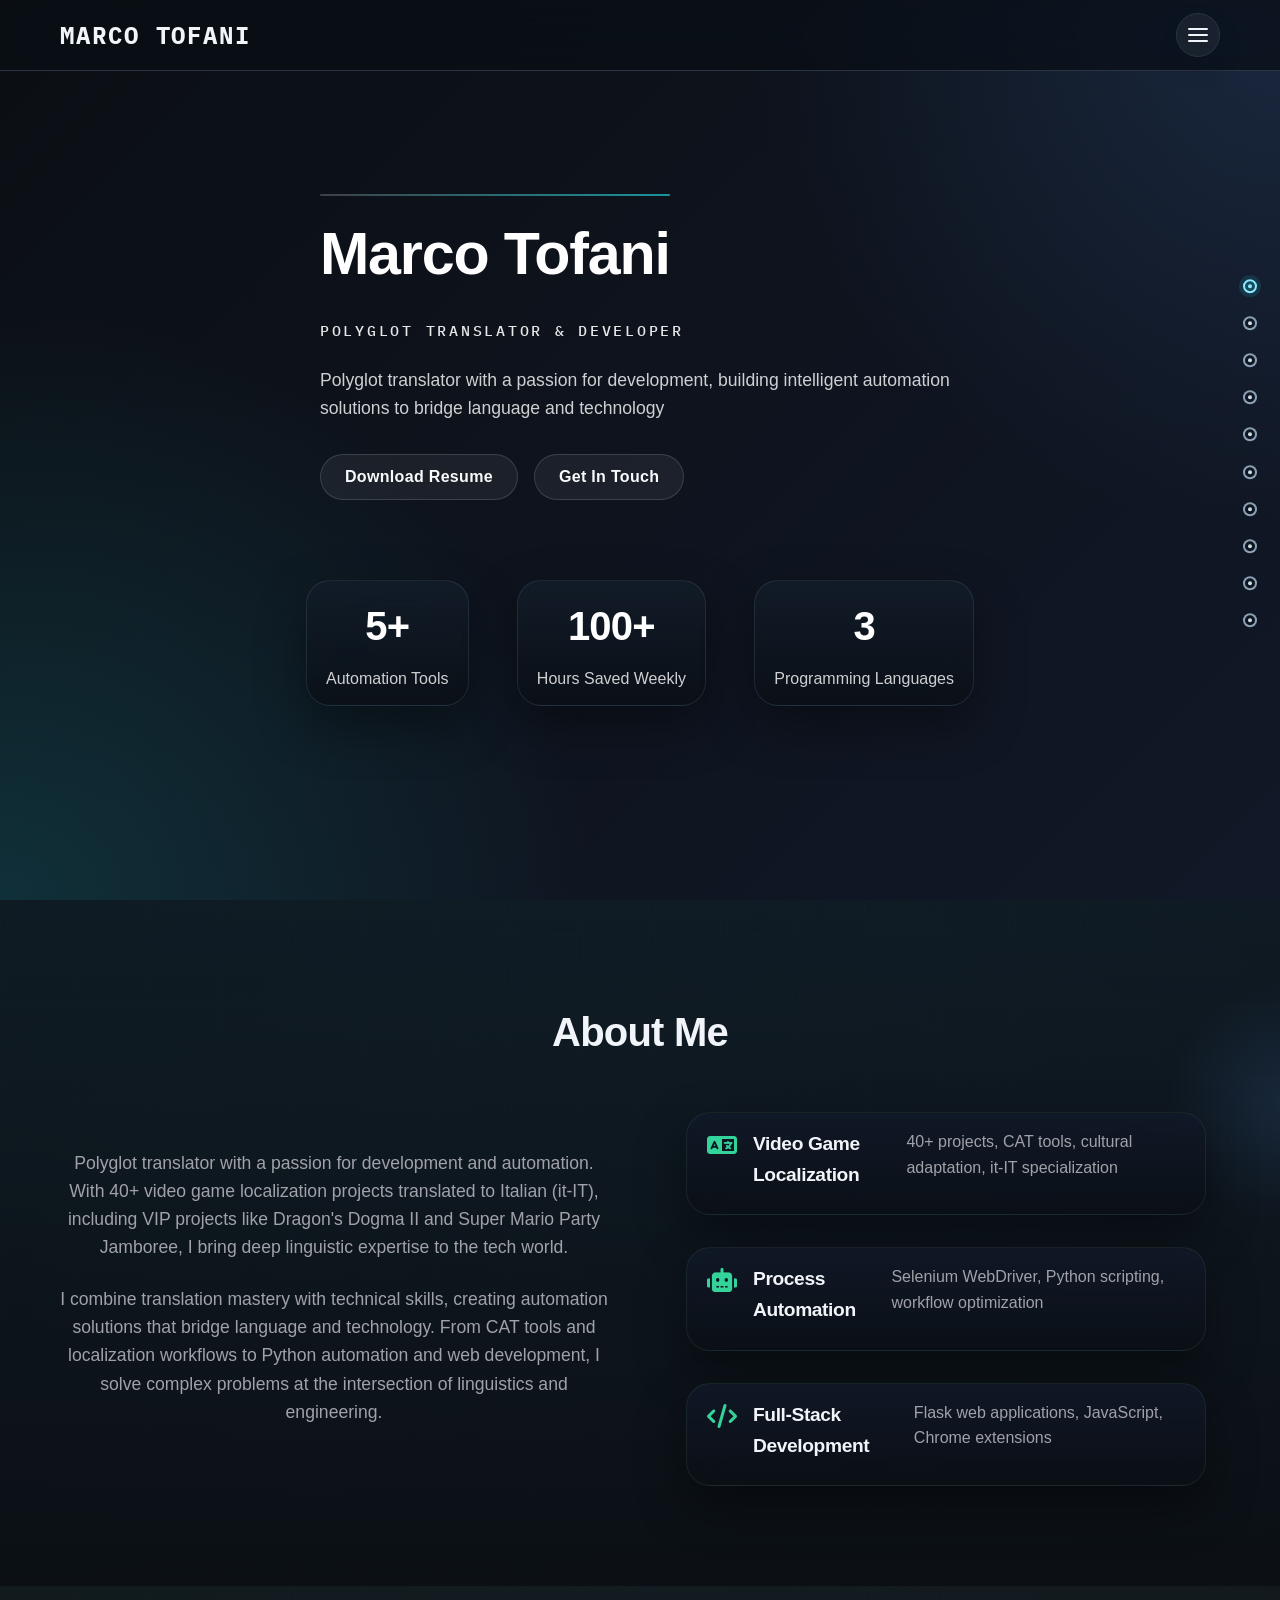
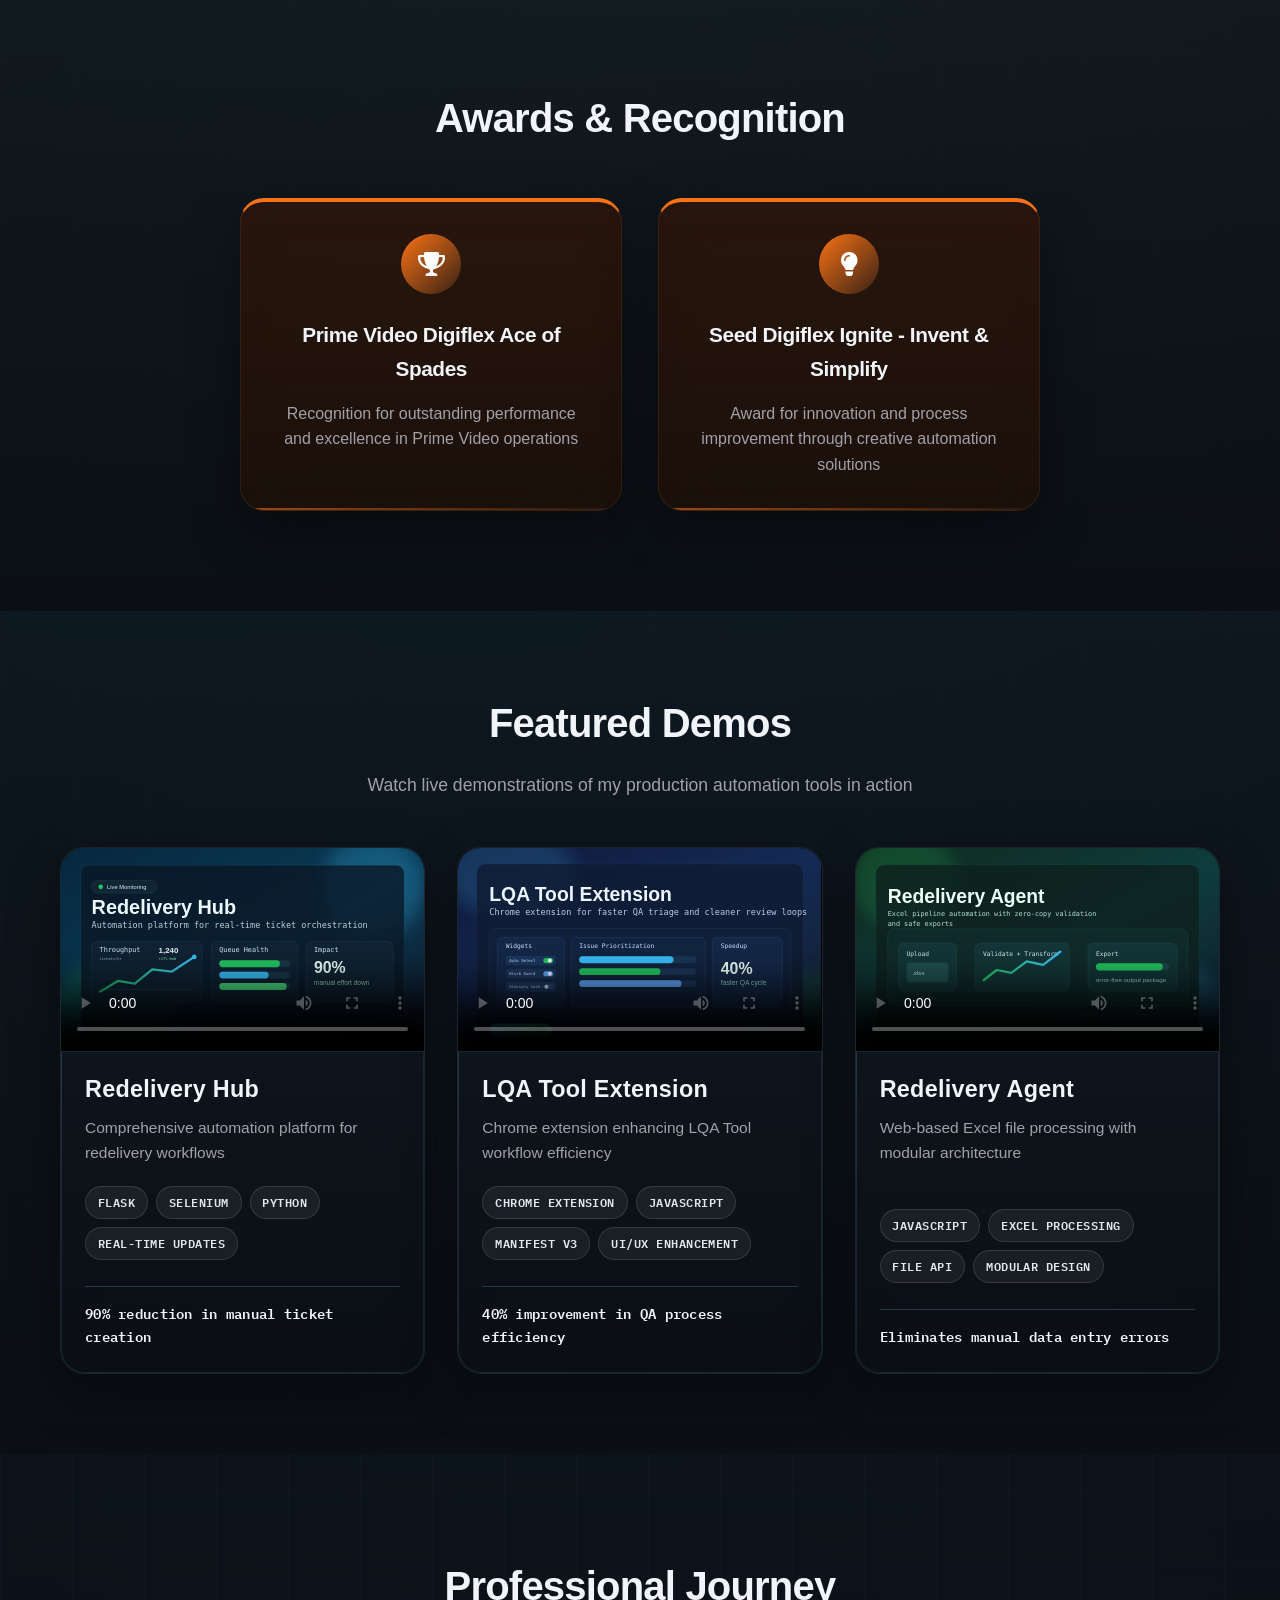
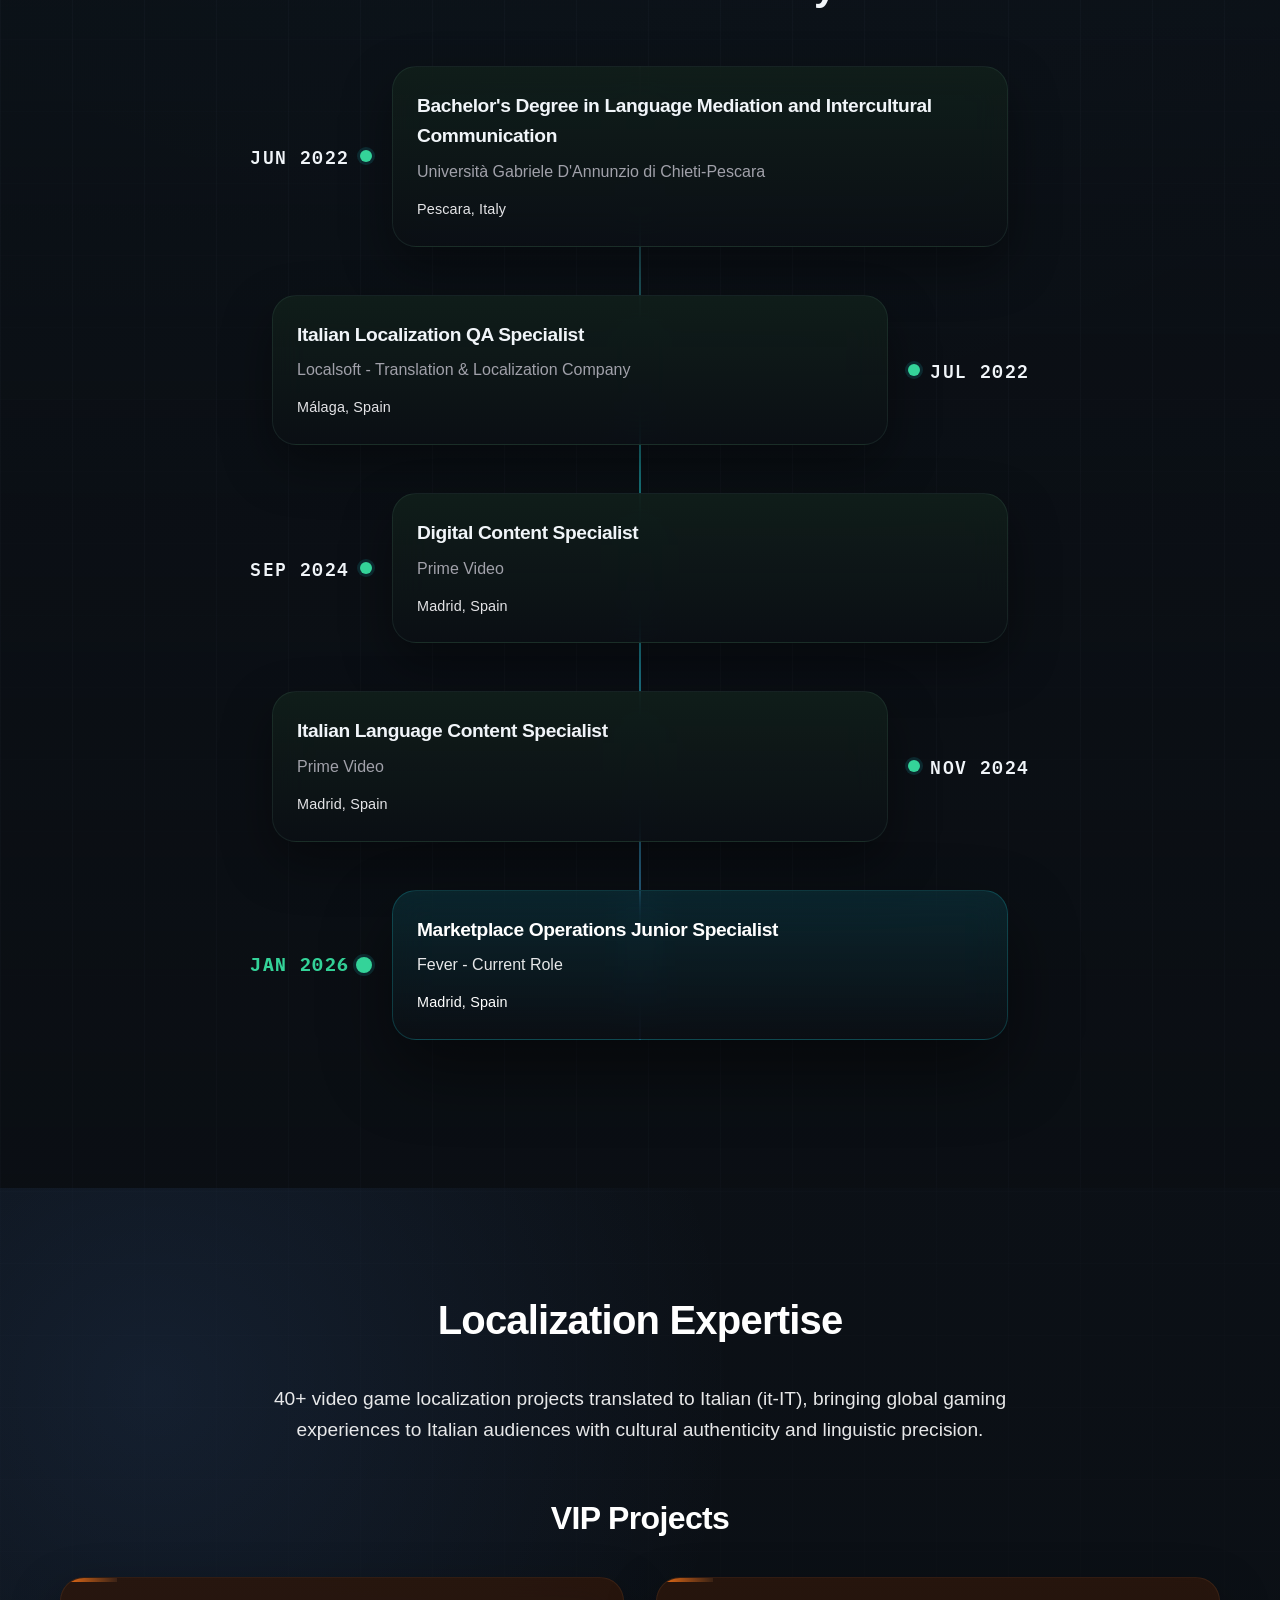
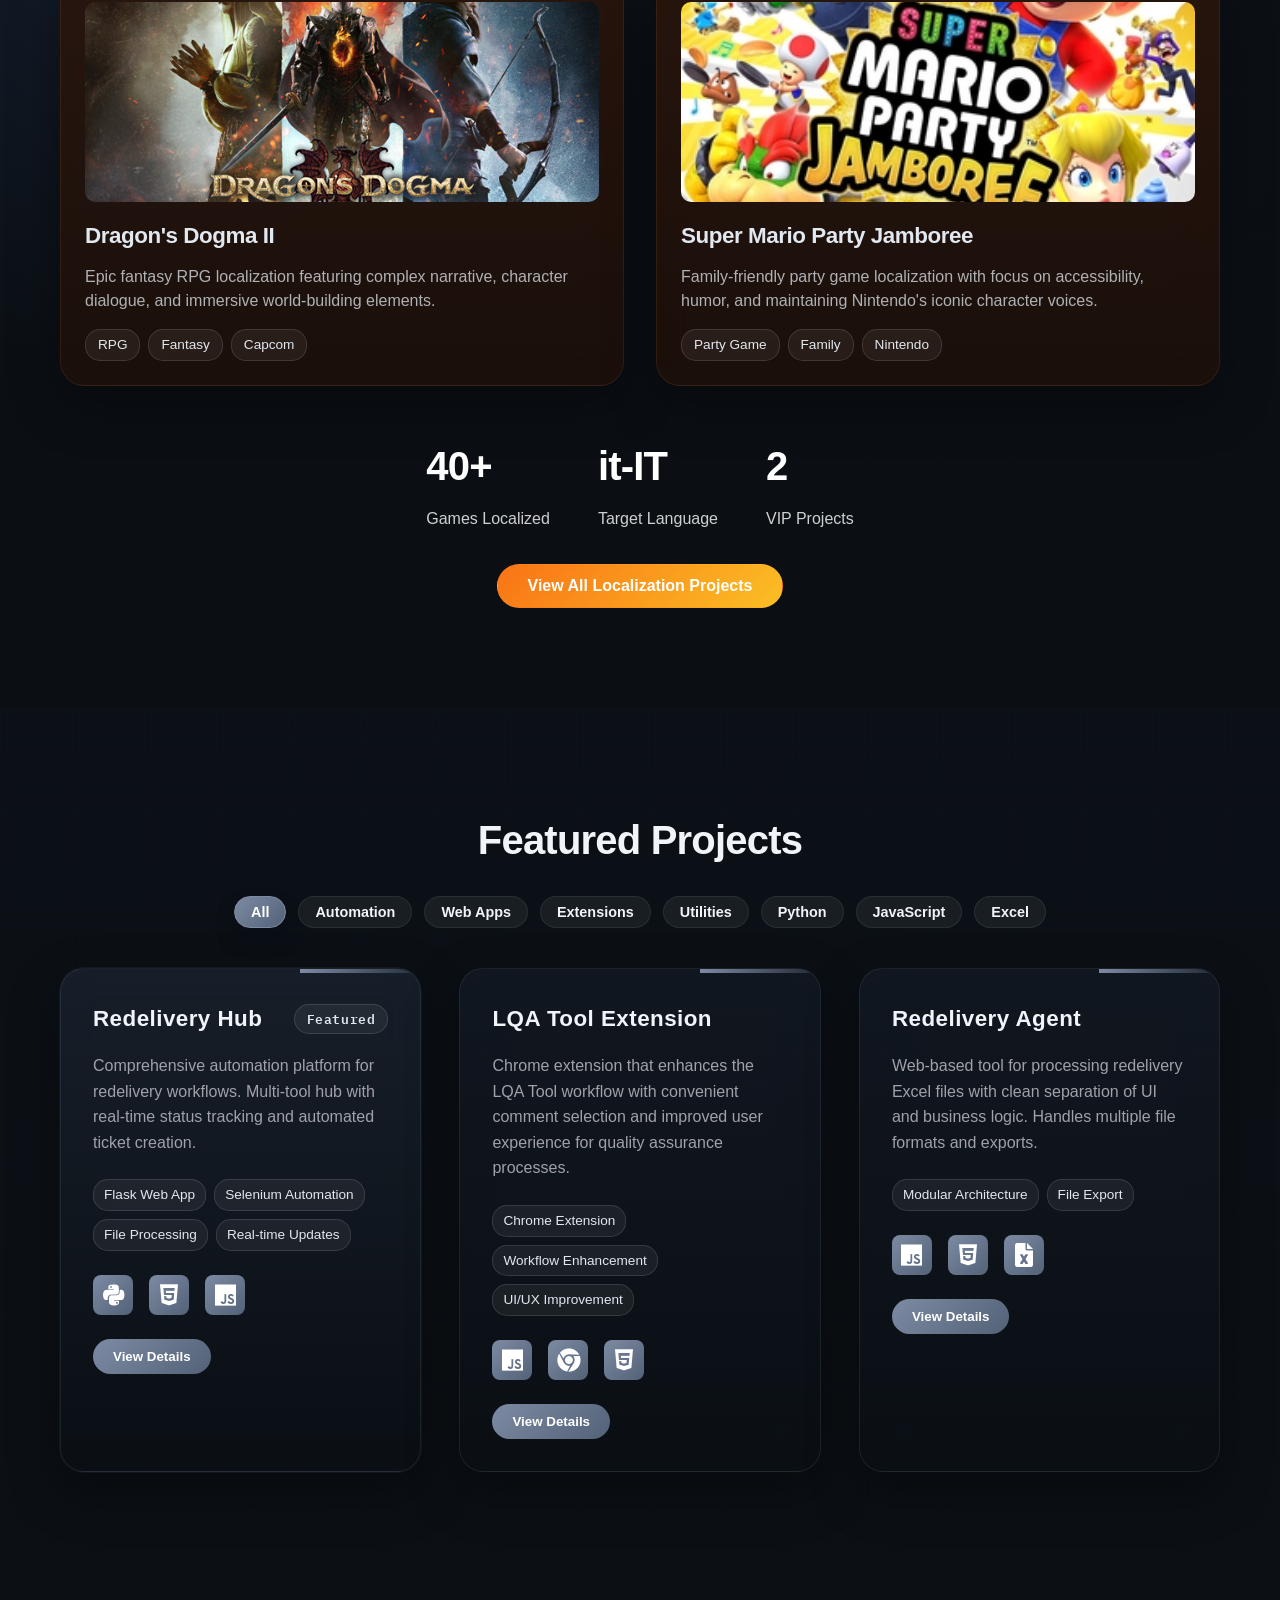
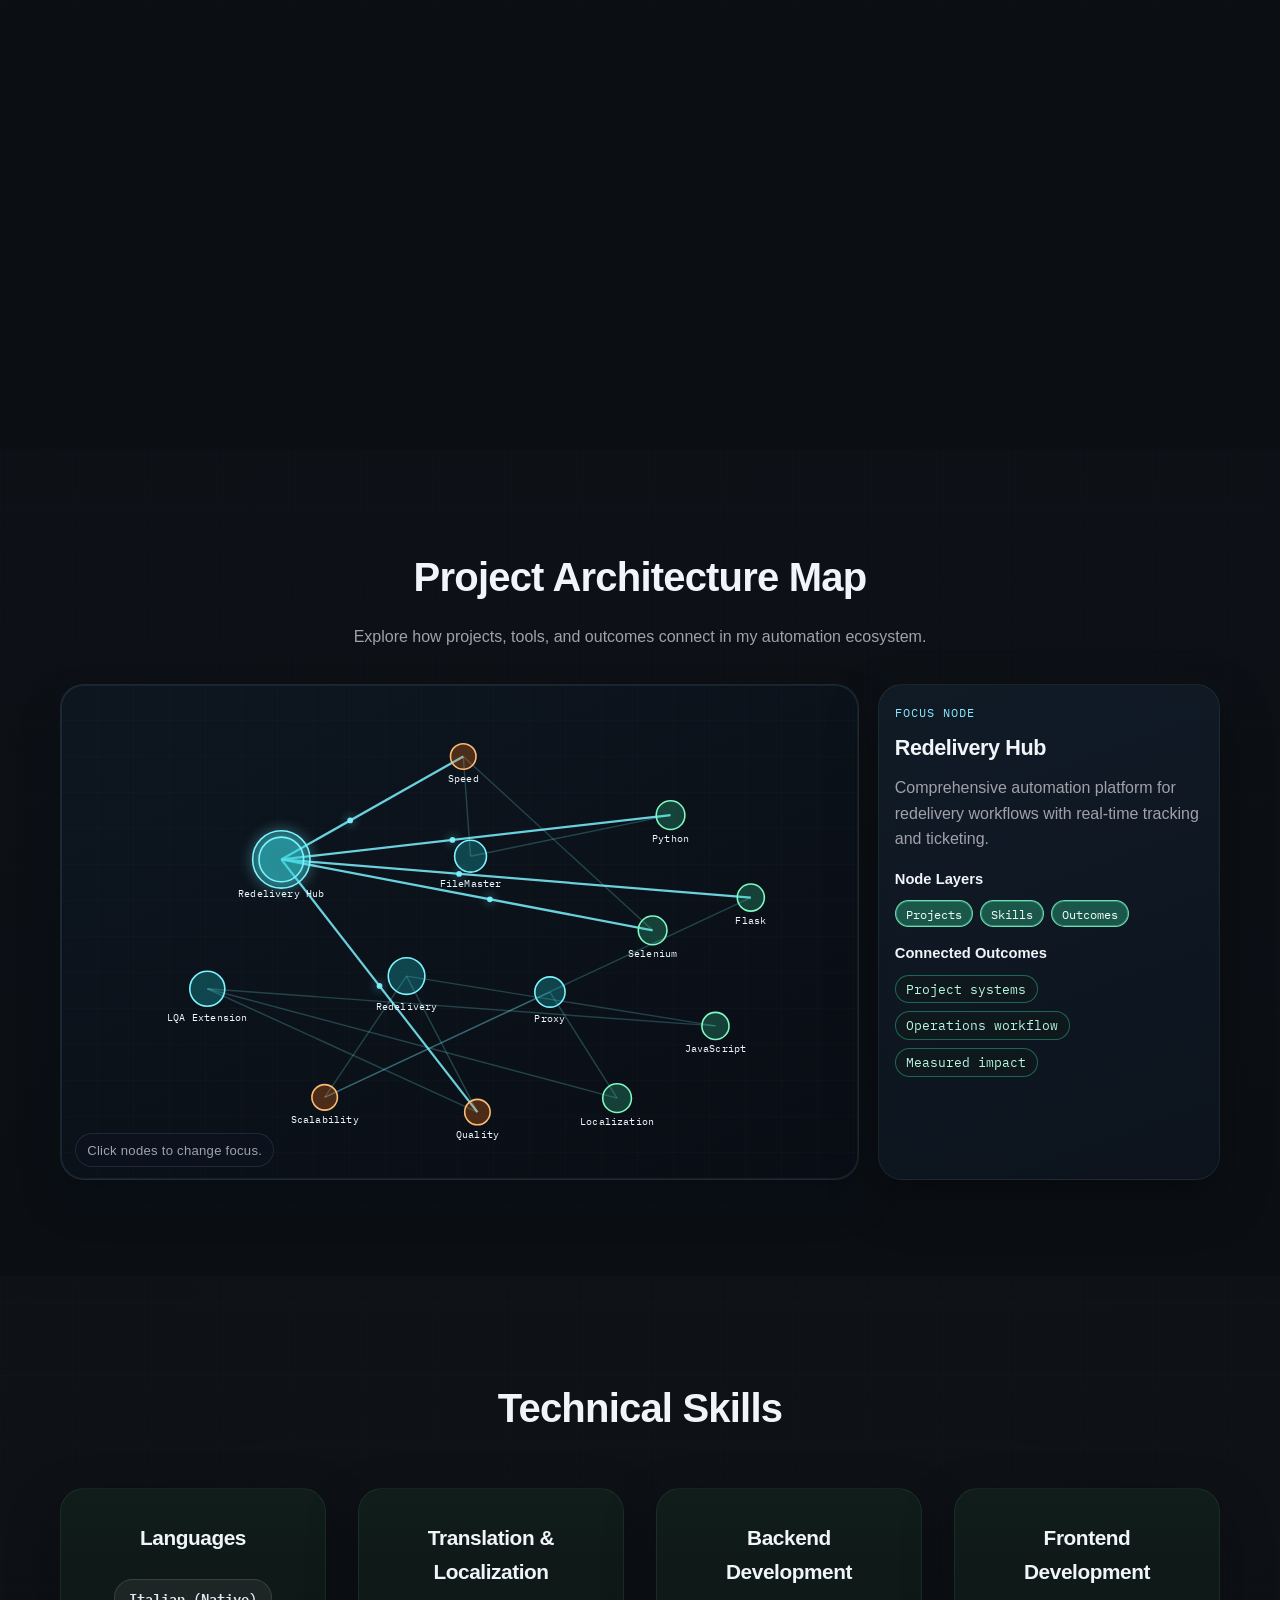
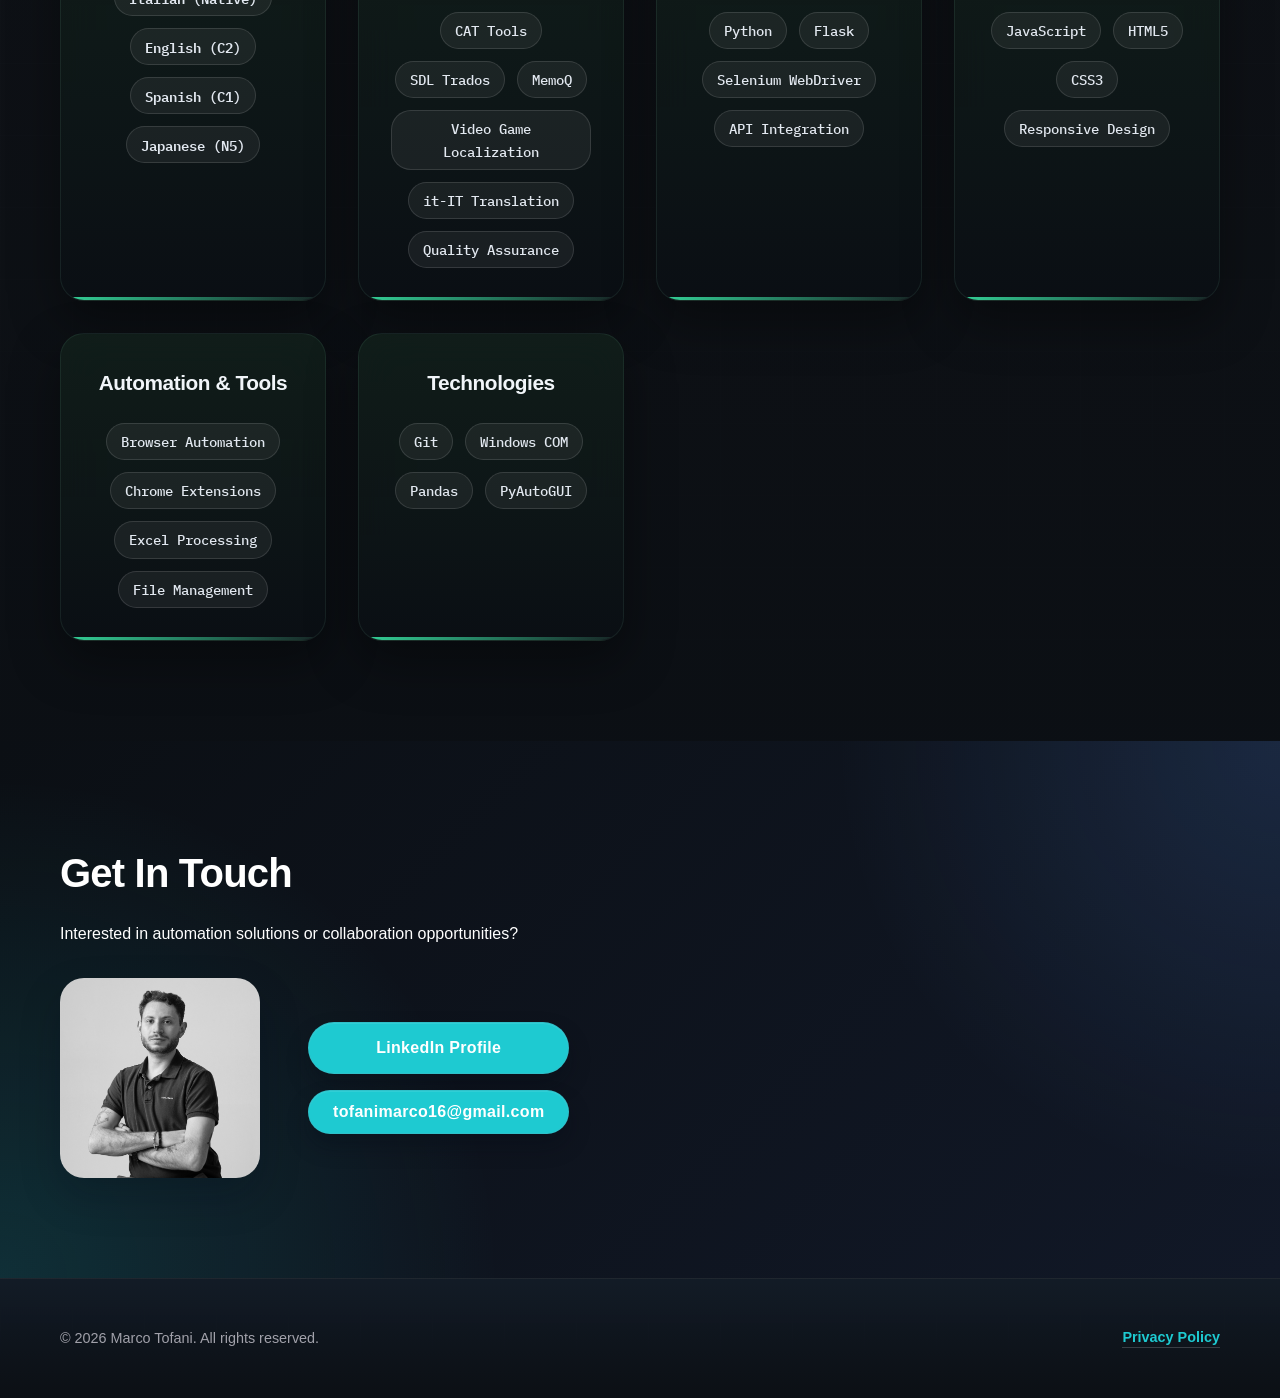
==== index.html @ 852f1462 "Add files via upload" ====
<!DOCTYPE html>
<html lang="en">

<head>
    <meta charset="UTF-8">
    <meta name="viewport" content="width=device-width, initial-scale=1.0">
    <meta name="description"
        content="Marco Tofani - Polyglot translator with 40+ video game localizations and automation expertise. Building intelligent automation solutions that bridge language and technology.">
    <meta name="keywords"
        content="translator, localization, automation, developer, python, flask, game localization, italian, localization workflows">
    <meta name="author" content="Marco Tofani">
    <meta name="robots" content="index, follow, max-image-preview:large, max-snippet:-1, max-video-preview:-1">
    <title>Marco Tofani - Portfolio | Polyglot Translator & Developer</title>
    <link rel="canonical" href="https://marcotof.github.io/">
    <link rel="alternate" hreflang="en" href="https://marcotof.github.io/">
    <link rel="alternate" hreflang="it" href="https://marcotof.github.io/it/">
    <link rel="alternate" hreflang="es" href="https://marcotof.github.io/es/">
    <link rel="alternate" hreflang="x-default" href="https://marcotof.github.io/">
    <link rel="icon" href="/favicon.ico?v=20260311" sizes="any">
    <link rel="shortcut icon" href="/favicon.ico?v=20260311">
    <link rel="icon" type="image/svg+xml" href="/favicon/favicon.svg?v=20260311">
    <link rel="icon" type="image/png" sizes="96x96" href="/favicon/favicon-96x96.png?v=20260311">
    <link rel="preconnect" href="https://fonts.googleapis.com" crossorigin>
    <link rel="preconnect" href="https://fonts.gstatic.com" crossorigin>

    <!-- Open Graph Meta Tags for Social Media -->
    <meta property="og:title" content="Marco Tofani - Polyglot Translator & Developer">
    <meta property="og:description"
        content="Polyglot translator with 40+ game localizations and automation solutions. Specialized in process automation, localization workflows, and full-stack development.">
    <meta property="og:image" content="https://marcotof.github.io/favicon/og-image.png">
    <meta property="og:url" content="https://marcotof.github.io/">
    <meta property="og:type" content="profile">
    <meta property="og:site_name" content="Marco Tofani Portfolio">
    <meta property="og:locale" content="en_US">
    <meta property="og:locale:alternate" content="it_IT">
    <meta property="og:locale:alternate" content="es_ES">

    <!-- Twitter Card Meta Tags -->
    <meta name="twitter:card" content="summary_large_image">
    <meta name="twitter:title" content="Marco Tofani - Polyglot Translator & Developer">
    <meta name="twitter:description"
        content="Polyglot translator with 40+ game localizations and automation solutions.">
    <meta name="twitter:image" content="https://marcotof.github.io/favicon/og-image.png">

    <!-- Structured Data (Schema.org JSON-LD) -->
    <script type="application/ld+json">
    {
      "@context": "https://schema.org",
      "@type": "Person",
      "name": "Marco Tofani",
      "url": "https://marcotof.github.io",
    "image": "https://marcotof.github.io/profile-picture.jpg",
      "description": "Polyglot Translator & Developer specializing in automation and game localization",
      "email": "tofanimarco16@gmail.com",
      "jobTitle": "Italian Language Content Specialist",
      "workLocation": {
        "@type": "Place",
        "name": "Madrid, Spain"
      },
      "knowsLanguage": [
        {
          "@type": "Language",
          "name": "Italian",
          "alternateName": "it-IT"
        },
        {
          "@type": "Language",
          "name": "English",
          "alternateName": "en-US"
        },
        {
          "@type": "Language",
          "name": "Spanish",
          "alternateName": "es-ES"
        }
      ],
      "sameAs": [
        "https://www.linkedin.com/in/marco-tofani/",
        "https://github.com/marcotof"
      ],
      "knowsAbout": [
        "Game Localization",
        "Translation",
        "Python Automation",
        "Web Development",
        "Selenium",
        "Flask",
        "JavaScript",
        "Process Automation"
      ]
    }
    </script>
    <script type="application/ld+json">
        {
            "@context": "https://schema.org",
            "@type": "WebSite",
            "url": "https://marcotof.github.io/",
            "name": "Marco Tofani Portfolio",
            "potentialAction": {
                "@type": "SearchAction",
                "target": "https://marcotof.github.io/?q={search_term_string}",
                "query-input": "required name=search_term_string"
            }
        }
        </script>

    <link rel="stylesheet" href="styles.css">
    <link rel="sitemap" type="application/xml" href="/sitemap.xml">
    <link
        href="https://fonts.googleapis.com/css2?family=IBM+Plex+Mono:wght@400;500;600&family=Space+Grotesk:wght@400;500;600;700&display=swap"
        rel="stylesheet">
    <link rel="stylesheet" href="https://cdnjs.cloudflare.com/ajax/libs/font-awesome/6.0.0/css/all.min.css">
    <script src="locales.js"></script>
</head>

<body class="dark-mode">
    <nav class="navbar">
        <div class="nav-container">
            <div class="nav-logo" data-i18n="nav.logo">Marco Tofani</div>
            <ul class="nav-menu">
                <li><a href="#home" data-i18n="nav.home">Home</a></li>
                <li><a href="#about" data-i18n="nav.about">About</a></li>
                <li><a href="#awards" data-i18n="nav.awards">Awards</a></li>
                <li><a href="#demos" data-i18n="nav.demos">Demos</a></li>
                <li><a href="#timeline" data-i18n="nav.timeline">Timeline</a></li>
                <li><a href="#localization" data-i18n="nav.localization">Localization</a></li>
                <li><a href="#projects" data-i18n="nav.projects">Projects</a></li>
                <li><a href="#architecture" data-i18n="nav.architecture">Architecture</a></li>
                <li><a href="#skills" data-i18n="nav.skills">Skills</a></li>
                <li><a href="#contact" data-i18n="nav.contact">Contact</a></li>
                <li class="nav-language">
                    <div class="language-selector">
                        <label for="lang-select" class="sr-only" data-i18n="contact.selectLanguage">Select
                            Language:</label>
                        <span class="language-title" data-i18n="contact.selectLanguage">Select Language:</span>
                        <div class="lang-pills" role="group" aria-label="Language">
                            <button type="button" class="lang-pill" data-lang="en" aria-label="English">English</button>
                            <button type="button" class="lang-pill" data-lang="it"
                                aria-label="Italiano">Italiano</button>
                            <button type="button" class="lang-pill" data-lang="es" aria-label="Español">Español</button>
                        </div>
                    </div>
                </li>
            </ul>
            <div class="nav-actions">
                <button class="hamburger" aria-label="Menu">
                    <span></span>
                    <span></span>
                    <span></span>
                </button>
            </div>
        </div>
    </nav>

    <section id="home" class="hero">
        <div class="hero-content">
            <h1>Marco Tofani</h1>
            <h2 data-i18n="hero.subtitle">Polyglot Translator & Developer</h2>
            <p data-i18n="hero.lead">Polyglot translator with a passion for development, building intelligent automation
                solutions to bridge language and technology</p>
            <div class="hero-buttons">
                <a href="Marco Tofani_Resume.pdf" class="btn-secondary" download data-i18n="btn.downloadResume">Download
                    Resume</a>
                <a href="#contact" class="btn-secondary" data-i18n="btn.getInTouch">Get In Touch</a>
            </div>
        </div>
        <div class="hero-stats">
            <div class="stat">
                <h3>5+</h3>
                <p data-i18n="stats.tools">Automation Tools</p>
            </div>
            <div class="stat">
                <h3>100+</h3>
                <p data-i18n="stats.hours">Hours Saved Weekly</p>
            </div>
            <div class="stat">
                <h3>3</h3>
                <p data-i18n="stats.languages">Programming Languages</p>
            </div>
        </div>
    </section>

    <section id="about" class="about">
        <div class="container">
            <h2 data-i18n="about.title">About Me</h2>
            <div class="about-content">
                <div class="about-text">
                    <p data-i18n="about.paragraph1">Polyglot translator with a passion for development and automation.
                        With 40+ video game localization projects translated to Italian (it-IT), including VIP projects
                        like Dragon's Dogma II and Super Mario Party Jamboree, I bring deep linguistic expertise to the
                        tech world.</p>
                    <p data-i18n="about.paragraph2">I combine translation mastery with technical skills, creating
                        automation solutions that bridge language and technology. From CAT tools and localization
                        workflows to Python automation and web development, I solve complex problems at the intersection
                        of linguistics and engineering.</p>
                </div>
                <div class="about-highlights">
                    <div class="highlight">
                        <i class="fas fa-language"></i>
                        <h4 data-i18n="about.highlight1Title">Video Game Localization</h4>
                        <p data-i18n="about.highlight1">40+ projects, CAT tools, cultural adaptation, it-IT
                            specialization</p>
                    </div>
                    <div class="highlight">
                        <i class="fas fa-robot"></i>
                        <h4 data-i18n="about.highlight2Title">Process Automation</h4>
                        <p data-i18n="about.highlight2">Selenium WebDriver, Python scripting, workflow optimization</p>
                    </div>
                    <div class="highlight">
                        <i class="fas fa-code"></i>
                        <h4 data-i18n="about.highlight3Title">Full-Stack Development</h4>
                        <p data-i18n="about.highlight3">Flask web applications, JavaScript, Chrome extensions</p>
                    </div>
                </div>
            </div>
        </div>
    </section>

    <section id="awards" class="awards">
        <div class="container">
            <h2 data-i18n="awards.title">Awards & Recognition</h2>
            <div class="awards-grid">
                <div class="award-card">
                    <div class="award-icon">
                        <i class="fas fa-trophy"></i>
                    </div>
                    <h3 data-i18n="awards.award1Title">Prime Video Digiflex Ace of Spades</h3>
                    <p data-i18n="awards.award1Desc">Recognition for outstanding performance and excellence in Prime
                        Video operations</p>
                </div>
                <div class="award-card">
                    <div class="award-icon">
                        <i class="fas fa-lightbulb"></i>
                    </div>
                    <h3 data-i18n="awards.award2Title">Seed Digiflex Ignite - Invent & Simplify</h3>
                    <p data-i18n="awards.award2Desc">Award for innovation and process improvement through creative
                        automation solutions</p>
                </div>
            </div>
        </div>
    </section>

    <section id="demos" class="demos">
        <div class="container">
            <h2 data-i18n="demos.title">Featured Demos</h2>
            <p class="demos-intro" data-i18n="demos.intro">Watch live demonstrations of my production automation tools
                in action</p>
            <div class="demos-grid">
                <div class="demo-card">
                    <div class="demo-video">
                        <video controls playsinline preload="metadata" poster="./poster-redelivery-hub.svg"
                            data-poster-svg="./poster-redelivery-hub.svg" data-poster-title="Redelivery Hub"
                            data-poster-subtitle="Automation platform · Flask · Selenium"
                            data-poster-impact="Real-time monitoring & ticketing" data-poster-accent1="#22c55e"
                            data-poster-accent2="#38bdf8" data-poster-btn1="Demo Preview" data-poster-btn2="Track"
                            data-poster-left="Status Tracker">
                            <source src="demo-redelivery-hub.mp4" type="video/mp4">
                            Your browser does not support the video tag.
                        </video>
                    </div>
                    <div class="demo-info">
                        <h3 data-i18n="demos.redelivery-hub.title">Redelivery Hub</h3>
                        <p data-i18n="demos.redelivery-hub.desc">Comprehensive automation platform for redelivery
                            workflows</p>
                        <div class="demo-tech">
                            <span>Flask</span>
                            <span>Selenium</span>
                            <span>Python</span>
                            <span>Real-time Updates</span>
                        </div>
                        <div class="demo-impact">
                            <p data-i18n="demos.redelivery-hub.impact">90% reduction in manual ticket creation</p>
                        </div>
                    </div>
                </div>

                <div class="demo-card">
                    <div class="demo-video">
                        <video controls playsinline preload="metadata" poster="./poster-lqa-extension.svg"
                            data-poster-svg="./poster-lqa-extension.svg" data-poster-title="LQA Tool Extension"
                            data-poster-subtitle="Chrome Extension · Workflow enhancements · Manifest V3"
                            data-poster-impact="UI enhancements & QA speedup" data-poster-accent1="#38bdf8"
                            data-poster-accent2="#22c55e" data-poster-btn1="Select" data-poster-btn2="Blurb"
                            data-poster-left="QA Speedup">
                            <source src="demo-lqa-extension.mp4" type="video/mp4">
                            Your browser does not support the video tag.
                        </video>
                    </div>
                    <div class="demo-info">
                        <h3 data-i18n="demos.lqa-extension.title">LQA Tool Extension</h3>
                        <p data-i18n="demos.lqa-extension.desc">Chrome extension enhancing LQA Tool workflow efficiency
                        </p>
                        <div class="demo-tech">
                            <span>Chrome Extension</span>
                            <span>JavaScript</span>
                            <span>Manifest V3</span>
                            <span>UI/UX Enhancement</span>
                        </div>
                        <div class="demo-impact">
                            <p data-i18n="demos.lqa-extension.impact">40% improvement in QA process efficiency</p>
                        </div>
                    </div>
                </div>

                <div class="demo-card">
                    <div class="demo-video">
                        <video controls playsinline preload="metadata" poster="./poster-redelivery-agent.svg"
                            data-poster-svg="./poster-redelivery-agent.svg" data-poster-title="Redelivery Agent"
                            data-poster-subtitle="Web-based Excel processing · Modular JS · File API"
                            data-poster-impact="Data validation & error-free exports" data-poster-accent1="#22c55e"
                            data-poster-accent2="#38bdf8" data-poster-btn1="Upload" data-poster-btn2="Export"
                            data-poster-left="Data Validation">
                            <source src="demo-redelivery-agent.mp4" type="video/mp4">
                            Your browser does not support the video tag.
                        </video>
                    </div>
                    <div class="demo-info">
                        <h3 data-i18n="demos.redelivery-agent.title">Redelivery Agent</h3>
                        <p data-i18n="demos.redelivery-agent.desc">Web-based Excel file processing with modular
                            architecture</p>
                        <div class="demo-tech">
                            <span>JavaScript</span>
                            <span>Excel Processing</span>
                            <span>File API</span>
                            <span>Modular Design</span>
                        </div>
                        <div class="demo-impact">
                            <p data-i18n="demos.redelivery-agent.impact">Eliminates manual data entry errors</p>
                        </div>
                    </div>
                </div>
            </div>
        </div>
    </section>

    <section id="timeline" class="timeline">
        <div class="container">
            <h2 data-i18n="timeline.title">Professional Journey</h2>
            <div class="timeline-container">
                <div class="timeline-item">
                    <div class="timeline-date" data-i18n="timeline.date1">Jun 2022</div>
                    <div class="timeline-content">
                        <h3 data-i18n="timeline.degree">Bachelor's Degree in Language Mediation and Intercultural
                            Communication</h3>
                        <p data-i18n="timeline.degreeSchool">Università Gabriele D'Annunzio di Chieti-Pescara</p>
                        <span class="timeline-location" data-i18n="timeline.location.pescara">Pescara, Italy</span>
                    </div>
                </div>
                <div class="timeline-item">
                    <div class="timeline-date" data-i18n="timeline.date2">Jul 2022</div>
                    <div class="timeline-content">
                        <h3 data-i18n="timeline.qa">Italian Localization QA Specialist</h3>
                        <p data-i18n="timeline.qaCompany">Localsoft - Translation & Localization Company</p>
                        <span class="timeline-location" data-i18n="timeline.location.malaga">Málaga, Spain</span>
                    </div>
                </div>
                <div class="timeline-item">
                    <div class="timeline-date" data-i18n="timeline.date3">Sep 2024</div>
                    <div class="timeline-content">
                        <h3 data-i18n="timeline.specialist">Digital Content Specialist</h3>
                        <p data-i18n="timeline.specialistCompany">Prime Video</p>
                        <span class="timeline-location" data-i18n="timeline.location.madrid">Madrid, Spain</span>
                    </div>
                </div>
                <div class="timeline-item">
                    <div class="timeline-date" data-i18n="timeline.date4">Nov 2024</div>
                    <div class="timeline-content">
                        <h3 data-i18n="timeline.specialistRole">Italian Language Content Specialist</h3>
                        <p data-i18n="timeline.specialistCompany">Prime Video</p>
                        <span class="timeline-location" data-i18n="timeline.location.madrid">Madrid, Spain</span>
                    </div>
                </div>
                <div class="timeline-item current">
                    <div class="timeline-date" data-i18n="timeline.date5">Jan 2026</div>
                    <div class="timeline-content">
                        <h3 data-i18n="timeline.feverup">Marketplace Operations Junior Specialist</h3>
                        <p data-i18n="timeline.feverupCurrent">Fever - Current Role</p>
                        <span class="timeline-location" data-i18n="timeline.location.madrid">Madrid, Spain</span>
                    </div>
                </div>
            </div>
        </div>
    </section>

    <section id="localization" class="localization">
        <div class="container">
            <h2 data-i18n="localization.title">Localization Expertise</h2>
            <div class="localization-intro">
                <p data-i18n="localization.intro">40+ video game localization projects translated to Italian (it-IT),
                    bringing global gaming experiences to Italian audiences with cultural authenticity and linguistic
                    precision.</p>
            </div>
            <div class="vip-projects">
                <h3 data-i18n="localization.vipProjectsTitle">VIP Projects</h3>
                <div class="games-showcase">
                    <div class="game-card">
                        <div class="game-image">
                            <img src="dragons-dogma-2.jpg" alt="Dragon's Dogma II" loading="lazy" decoding="async"
                                onerror="this.style.display='none'; this.nextElementSibling.style.display='block';">
                            <div class="image-placeholder" style="display:none;">
                                <i class="fas fa-dragon"></i>
                                <p data-i18n="localization.dragonsdogma">Dragon's Dogma II</p>
                            </div>
                        </div>
                        <div class="game-info">
                            <h4 data-i18n="localization.dragonsdogma">Dragon's Dogma II</h4>
                            <p data-i18n="localization.dragonsDesc">Epic fantasy RPG localization featuring complex
                                narrative, character dialogue, and immersive world-building elements.</p>
                            <div class="game-tags">
                                <span>RPG</span>
                                <span>Fantasy</span>
                                <span>Capcom</span>
                            </div>
                        </div>
                    </div>
                    <div class="game-card">
                        <div class="game-image">
                            <img src="super-mario-party-jamboree.jpg" alt="Super Mario Party Jamboree" loading="lazy"
                                decoding="async"
                                onerror="this.style.display='none'; this.nextElementSibling.style.display='block';">
                            <div class="image-placeholder" style="display:none;">
                                <i class="fas fa-gamepad"></i>
                                <p data-i18n="localization.mario">Super Mario Party Jamboree</p>
                            </div>
                        </div>
                        <div class="game-info">
                            <h4 data-i18n="localization.mario">Super Mario Party Jamboree</h4>
                            <p data-i18n="localization.marioDesc">Family-friendly party game localization with focus on
                                accessibility, humor, and maintaining Nintendo's iconic character voices.</p>
                            <div class="game-tags">
                                <span>Party Game</span>
                                <span>Family</span>
                                <span>Nintendo</span>
                            </div>
                        </div>
                    </div>
                </div>
            </div>
            <div class="localization-stats">
                <div class="stat">
                    <h3>40+</h3>
                    <p data-i18n="localization.statsGames">Games Localized</p>
                </div>
                <div class="stat">
                    <h3>it-IT</h3>
                    <p data-i18n="localization.statsLang">Target Language</p>
                </div>
                <div class="stat">
                    <h3>2</h3>
                    <p data-i18n="localization.statsVip">VIP Projects</p>
                </div>
            </div>
            <div class="localization-cta">
                <button class="btn-localization" onclick="showLocalizationProjects()"
                    data-i18n="localization.viewAll">View All Localization Projects</button>
            </div>
        </div>
    </section>

    <section id="projects" class="projects">
        <div class="container">
            <h2 data-i18n="projects.title">Featured Projects</h2>
            <div class="project-filters" role="group" aria-label="Project filters">
                <button class="filter-chip active" type="button" data-filter="all"
                    data-i18n="projects.filterAll">All</button>
                <button class="filter-chip" type="button" data-filter="automation"
                    data-i18n="projects.filterAutomation">Automation</button>
                <button class="filter-chip" type="button" data-filter="web" data-i18n="projects.filterWeb">Web
                    Apps</button>
                <button class="filter-chip" type="button" data-filter="extension"
                    data-i18n="projects.filterExtension">Extensions</button>
                <button class="filter-chip" type="button" data-filter="utils"
                    data-i18n="projects.filterUtils">Utilities</button>
                <button class="filter-chip" type="button" data-filter="python"
                    data-i18n="projects.filterPython">Python</button>
                <button class="filter-chip" type="button" data-filter="javascript"
                    data-i18n="projects.filterJavaScript">JavaScript</button>
                <button class="filter-chip" type="button" data-filter="excel"
                    data-i18n="projects.filterDocs">Excel</button>
            </div>
            <div class="projects-grid">

                <div class="project-card featured" data-tech="automation web python">
                    <div class="project-header">
                        <h3 data-i18n="projects.redelivery-hub.cardTitle">Redelivery Hub</h3>
                        <span class="project-tag" data-i18n="projects.redelivery-hub.featured">Featured</span>
                    </div>
                    <p data-i18n="projects.redelivery-hub.cardDesc">Comprehensive automation platform for redelivery
                        workflows. Multi-tool hub with real-time status tracking and automated ticket creation.</p>
                    <div class="project-features">
                        <span>Flask Web App</span>
                        <span>Selenium Automation</span>
                        <span>File Processing</span>
                        <span>Real-time Updates</span>
                    </div>
                    <div class="project-tech">
                        <i class="fab fa-python"></i>
                        <i class="fab fa-html5"></i>
                        <i class="fab fa-js"></i>
                    </div>
                    <div class="project-links">
                        <button class="btn-demo" onclick="showProjectDetails('redelivery-hub')"
                            data-i18n="projects.viewDetails">View Details</button>
                    </div>
                </div>

                <div class="project-card" data-tech="extension web javascript">
                    <div class="project-header">
                        <h3 data-i18n="projects.lqa-extension.cardTitle">LQA Tool Extension</h3>
                    </div>
                    <p data-i18n="projects.lqa-extension.cardDesc">Chrome extension that enhances the LQA Tool workflow
                        with convenient comment selection and improved user experience for quality assurance processes.
                    </p>
                    <div class="project-features">
                        <span>Chrome Extension</span>
                        <span>Workflow Enhancement</span>
                        <span>UI/UX Improvement</span>
                    </div>
                    <div class="project-tech">
                        <i class="fab fa-js"></i>
                        <i class="fab fa-chrome"></i>
                        <i class="fab fa-html5"></i>
                    </div>
                    <div class="project-links">
                        <button class="btn-demo" onclick="showProjectDetails('lqa-extension')"
                            data-i18n="projects.viewDetails">View Details</button>
                    </div>
                </div>

                <div class="project-card" data-tech="web javascript">
                    <div class="project-header">
                        <h3 data-i18n="projects.redelivery-agent.cardTitle">Redelivery Agent</h3>
                    </div>
                    <p data-i18n="projects.redelivery-agent.cardDesc">Web-based tool for processing redelivery Excel
                        files with clean separation of UI and business logic. Handles multiple file formats and exports.
                    </p>
                    <div class="project-features">
                        <span>Modular Architecture</span>
                        <span>File Export</span>
                    </div>
                    <div class="project-tech">
                        <i class="fab fa-js"></i>
                        <i class="fab fa-html5"></i>
                        <i class="fas fa-file-excel"></i>
                    </div>
                    <div class="project-links">
                        <button class="btn-demo" onclick="showProjectDetails('redelivery-agent')"
                            data-i18n="projects.viewDetails">View Details</button>
                    </div>
                </div>

                <div class="project-card" data-tech="utils python">
                    <div class="project-header">
                        <h3 data-i18n="projects.filemaster.cardTitle">FileMaster</h3>
                    </div>
                    <p data-i18n="projects.filemaster.cardDesc">Python utility for advanced file management and
                        processing operations. Streamlines file organization and batch processing tasks.</p>
                    <div class="project-features">
                        <span>File Management</span>
                        <span>Batch Processing</span>
                        <span>Python Scripting</span>
                    </div>
                    <div class="project-tech">
                        <i class="fab fa-python"></i>
                        <i class="fas fa-folder"></i>
                    </div>
                    <div class="project-links">
                        <button class="btn-demo" onclick="showProjectDetails('filemaster')"
                            data-i18n="projects.viewDetails">View Details</button>
                    </div>
                </div>

                <div class="project-card" data-tech="utils python">
                    <div class="project-header">
                        <h3 data-i18n="projects.timestamps-converter.cardTitle">TimeStamps Converter</h3>
                    </div>
                    <p data-i18n="projects.timestamps-converter.cardDesc">Specialized tool for converting and processing
                        timestamp formats in media files. Essential for subtitle and timing synchronization workflows.
                    </p>
                    <div class="project-features">
                        <span>Timestamp Processing</span>
                        <span>Format Conversion</span>
                        <span>Media Workflows</span>
                    </div>
                    <div class="project-tech">
                        <i class="fab fa-python"></i>
                        <i class="fas fa-clock"></i>
                    </div>
                    <div class="project-links">
                        <button class="btn-demo" onclick="showProjectDetails('timestamps-converter')"
                            data-i18n="projects.viewDetails">View Details</button>
                    </div>
                </div>

                <div class="project-card" data-tech="docs excel">
                    <div class="project-header">
                        <h3 data-i18n="projects.proxy-generation.cardTitle">Proxy Generation Tool</h3>
                    </div>
                    <p data-i18n="projects.proxy-generation.cardDesc">Template for proxy generation processes. Includes
                        SOPs and Excel template for partner support workflows.</p>
                    <div class="project-features">
                        <span>Excel Template</span>
                        <span>Partner Support</span>
                    </div>
                    <div class="project-tech">
                        <i class="fas fa-file-excel"></i>
                        <i class="fas fa-file-word"></i>
                    </div>
                    <div class="project-links">
                        <button class="btn-demo" onclick="showProjectDetails('proxy-generation')"
                            data-i18n="projects.viewDetails">View Details</button>
                    </div>
                </div>

            </div>
        </div>
    </section>

    <section id="architecture" class="architecture">
        <div class="container">
            <h2 data-i18n="architecture.title">Project Architecture Map</h2>
            <p class="architecture-intro" data-i18n="architecture.intro">Explore how projects, tools, and outcomes connect in my automation ecosystem.</p>
            <div class="architecture-layout">
                <div class="architecture-canvas-wrap">
                    <svg class="architecture-svg" viewBox="0 0 1000 620" aria-label="Interactive project architecture graph" role="img">
                        <g class="architecture-links"></g>
                        <g class="architecture-nodes"></g>
                    </svg>
                    <p class="architecture-hint" data-i18n="architecture.hint">Click nodes to change focus.</p>
                </div>
                <aside class="architecture-panel" aria-live="polite">
                    <p class="architecture-panel-kicker" data-i18n="architecture.panelKicker">Focus Node</p>
                    <h3 id="architecture-title">Redelivery Hub</h3>
                    <p id="architecture-summary">Comprehensive automation platform for redelivery workflows.</p>
                    <div class="architecture-meta">
                        <h4 data-i18n="architecture.metaTitle">Connected Outcomes</h4>
                        <ul id="architecture-tags"></ul>
                    </div>
                </aside>
            </div>
        </div>
    </section>

    <section id="skills" class="skills">
        <div class="container">
            <h2 data-i18n="skills.title">Technical Skills</h2>
            <div class="skills-grid">
                <div class="skill-category">
                    <h3 data-i18n="skills.languages">Languages</h3>
                    <div class="skill-items languages">
                        <span class="native" data-i18n="skills.italian">Italian (Native)</span>
                        <span class="c2" data-i18n="skills.english">English (C2)</span>
                        <span class="c1" data-i18n="skills.spanish">Spanish (C1)</span>
                        <span class="n5" data-i18n="skills.japanese">Japanese (N5)</span>
                    </div>
                </div>
                <div class="skill-category">
                    <h3 data-i18n="skills.translationLocalization">Translation & Localization</h3>
                    <div class="skill-items">
                        <span>CAT Tools</span>
                        <span>SDL Trados</span>
                        <span>MemoQ</span>
                        <span>Video Game Localization</span>
                        <span>it-IT Translation</span>
                        <span>Quality Assurance</span>
                    </div>
                </div>
                <div class="skill-category">
                    <h3 data-i18n="skills.backendDev">Backend Development</h3>
                    <div class="skill-items">
                        <span>Python</span>
                        <span>Flask</span>
                        <span>Selenium WebDriver</span>
                        <span>API Integration</span>
                    </div>
                </div>
                <div class="skill-category">
                    <h3 data-i18n="skills.frontendDev">Frontend Development</h3>
                    <div class="skill-items">
                        <span>JavaScript</span>
                        <span>HTML5</span>
                        <span>CSS3</span>
                        <span>Responsive Design</span>
                    </div>
                </div>
                <div class="skill-category">
                    <h3 data-i18n="skills.automationTools">Automation & Tools</h3>
                    <div class="skill-items">
                        <span>Browser Automation</span>
                        <span>Chrome Extensions</span>
                        <span>Excel Processing</span>
                        <span>File Management</span>
                    </div>
                </div>
                <div class="skill-category">
                    <h3 data-i18n="skills.technologies">Technologies</h3>
                    <div class="skill-items">
                        <span>Git</span>
                        <span>Windows COM</span>
                        <span>Pandas</span>
                        <span>PyAutoGUI</span>
                    </div>
                </div>
            </div>
        </div>
    </section>

    <section id="contact" class="contact">
        <div class="container">
            <div class="contact-header">
                <div>
                    <h2 data-i18n="contact.title">Get In Touch</h2>
                    <p data-i18n="contact.lead">Interested in automation solutions or collaboration opportunities?</p>
                </div>
            </div>
            <div class="contact-content">
                <div class="profile-picture">
                    <img src="profile-picture.jpg" alt="Marco Tofani" loading="lazy" decoding="async"
                        onerror="this.style.display='none'; this.nextElementSibling.style.display='block';">
                    <div class="profile-placeholder" style="display:none;">
                        <i class="fas fa-user"></i>
                    </div>
                </div>
                <div class="contact-info">
                    <a href="https://www.linkedin.com/in/marco-tofani/" class="contact-link"
                        data-i18n="contact.linkedin">
                        <i class="fab fa-linkedin"></i>
                    </a>
                    <button id="contact-form-btn" class="contact-link" data-i18n="contact.email">
                        <i class="fas fa-envelope"></i>
                    </button>
                </div>
            </div>
        </div>
    </section>

    <div id="project-modal" class="modal">
        <div class="modal-content">
            <span class="close">&times;</span>
            <div id="modal-body"></div>
        </div>
    </div>

    <div id="contact-modal" class="modal">
        <div class="modal-content contact-modal-content">
            <span class="close contact-modal-close">&times;</span>
            <h2 data-i18n="contact.formTitle">Get In Touch</h2>
            <p data-i18n="contact.formSubtitle">Send me a message and I'll get back to you as soon as possible.</p>
            <form id="contact-form" class="contact-form" novalidate>
                <div class="form-group">
                    <label for="name" data-i18n="contact.name">Name <span class="char-count"
                            data-i18n="contact.minChars3">(min 3 characters)</span></label>
                    <input type="text" id="name" name="name" required minlength="3">
                    <span class="error-message" id="nameError"></span>
                </div>
                <div class="form-group">
                    <label for="email" data-i18n="contact.emailField">Email</label>
                    <input type="email" id="email" name="email" required>
                    <span class="error-message" id="emailError"></span>
                </div>
                <div class="form-group">
                    <label for="message" data-i18n="contact.message">Message <span class="char-count"
                            data-i18n="contact.minChars10">(min 10 characters)</span></label>
                    <textarea id="message" name="message" rows="6" required minlength="10"></textarea>
                    <span class="error-message" id="messageError"></span>
                </div>
                <button type="submit" class="btn-submit" data-i18n="contact.send">Send Message</button>
            </form>
            <div id="form-status"></div>
        </div>
    </div>

    <div id="privacy-modal" class="modal">
        <div class="modal-content privacy-modal-content">
            <span class="close privacy-modal-close">&times;</span>
            <h2 data-i18n="privacy.title">Privacy Policy</h2>
            <div class="privacy-body">
                <p data-i18n="privacy.intro">This Privacy Policy explains how I handle your personal information when
                    you use the contact form on this website.</p>

                <h3 data-i18n="privacy.collection.title">Data Collection</h3>
                <p data-i18n="privacy.collection.text">When you submit the contact form, I collect your name and email
                    address. This data is used solely to respond to your inquiry.</p>

                <h3 data-i18n="privacy.thirdParty.title">Third-Party Services</h3>
                <p data-i18n="privacy.thirdParty.text">I use Formspree to process and deliver your contact form
                    submissions. Your data is managed according to their privacy standards.</p>

                <h3 data-i18n="privacy.retention.title">Data Retention</h3>
                <p data-i18n="privacy.retention.text">I only keep your information for as long as necessary to fulfill
                    the purpose for which it was collected.</p>

                <h3 data-i18n="privacy.rights.title">Your Rights</h3>
                <p data-i18n="privacy.rights.text">You have the right to request access to or deletion of your personal
                    data at any time by contacting me directly.</p>
            </div>
            <div class="modal-footer">
                <button class="btn-demo privacy-modal-close" data-i18n="modal.closeBtn">Close</button>
            </div>
        </div>
    </div>

    <footer class="footer">
        <div class="container footer-container">
            <div class="footer-copyright" data-i18n="footer.copyright">© 2026 Marco Tofani. All rights reserved.</div>
            <div class="footer-links">
                <button id="privacy-link" class="footer-link-btn" data-i18n="footer.privacyPolicy">Privacy
                    Policy</button>
            </div>
        </div>
    </footer>

    <script src="script.js"></script>
</body>

</html>
---- styles.css ----
* {
    margin: 0;
    padding: 0;
    box-sizing: border-box;
}

:root {
    --font-sans: "Inter", "SF Pro Display", "SF Pro Text", "Segoe UI", sans-serif;
    --font-mono: "IBM Plex Mono", "SFMono-Regular", "Consolas", monospace;
    --bg-primary: #0b0f14;
    --bg-secondary: #111827;
    --bg-gradient-start: #0b0f14;
    --bg-gradient-end: #111827;
    --text-primary: #1b1f24;
    --text-secondary: #111827;
    --text-light: #5b5f66;
    --border-color: #d7cbb9;
    --card-bg: rgba(17, 24, 39, 0.92);
    --card-hover: rgba(30, 41, 59, 0.95);
    --shadow: rgba(4, 10, 22, 0.18);
    --navbar-bg: rgba(11, 15, 20, 0.72);
    --accent-color: #1ecad1;
    --accent-light: #8be8ff;
    --accent-dark: #0f8a8f;
    --accent-2: #5d9dff;
    --accent-3: #fbbf24;
    --surface-1: #0b0f14;
    --surface-2: #121a24;
    --surface-3: #17212f;
    --chip-bg: rgba(255, 255, 255, 0.06);
    --chip-border: rgba(255, 255, 255, 0.12);
    --chip-text: #e2e8f0;
    --btn-primary-bg: linear-gradient(135deg, rgba(30, 202, 209, 0.95), rgba(93, 157, 255, 0.92));
    --btn-primary-bg-hover: linear-gradient(135deg, rgba(93, 157, 255, 0.96), rgba(30, 202, 209, 0.94));
    --btn-secondary-bg: rgba(255, 255, 255, 0.06);
    --btn-secondary-border: rgba(255, 255, 255, 0.14);
    --btn-secondary-text: #f8fafc;
    --card-group-1-bg: rgba(18, 28, 40, 0.9);
    --card-group-1-border: rgba(120, 144, 168, 0.18);
    --card-group-1-accent: #1ecad1;
    --card-group-2-bg: rgba(17, 31, 26, 0.88);
    --card-group-2-border: rgba(78, 124, 106, 0.18);
    --card-group-2-accent: #34d399;
    --card-group-3-bg: rgba(42, 22, 12, 0.9);
    --card-group-3-border: rgba(138, 87, 54, 0.2);
    --card-group-3-accent: #f97316;
    --card-group-4-bg: rgba(18, 24, 33, 0.9);
    --card-group-4-border: rgba(112, 128, 151, 0.16);
    --card-group-4-accent: #7c8aa3;
    --premium-card-radius: 24px;
    --premium-card-shadow: 0 20px 50px rgba(4, 10, 22, 0.18);
    --premium-card-shadow-hover: 0 28px 64px rgba(4, 10, 22, 0.28);
    --btn-group-1-bg: linear-gradient(135deg, var(--card-group-1-accent), var(--accent-color));
    --btn-group-1-hover: linear-gradient(135deg, var(--accent-color), var(--card-group-1-accent));
    --btn-group-3-bg: linear-gradient(135deg, var(--card-group-3-accent), var(--accent-3));
    --btn-group-3-hover: linear-gradient(135deg, var(--accent-3), var(--card-group-3-accent));
    --btn-group-4-bg: linear-gradient(135deg, var(--card-group-4-accent), #546278);
    --btn-group-4-hover: linear-gradient(135deg, #546278, var(--card-group-4-accent));
}

body.dark-mode {
    --bg-primary: #0b0f14;
    --bg-secondary: #111827;
    --bg-gradient-start: #0b0f14;
    --bg-gradient-end: #111827;
    --text-primary: #e4e4e7;
    --text-secondary: #f1f5f9;
    --text-light: #a1a1aa;
    --border-color: #2a3442;
    --card-bg: rgba(17, 24, 39, 0.92);
    --card-hover: rgba(30, 41, 59, 0.95);
    --shadow: rgba(4, 10, 22, 0.38);
    --navbar-bg: rgba(11, 15, 20, 0.72);
    --accent-color: #1ecad1;
    --accent-light: #8be8ff;
    --accent-dark: #0f8a8f;
    --accent-2: #5d9dff;
    --accent-3: #fbbf24;
    --surface-1: #0b0f14;
    --surface-2: #121a24;
    --surface-3: #17212f;
    --chip-bg: rgba(255, 255, 255, 0.06);
    --chip-border: rgba(255, 255, 255, 0.12);
    --chip-text: #e2e8f0;
    --btn-primary-bg: linear-gradient(135deg, rgba(30, 202, 209, 0.95), rgba(93, 157, 255, 0.92));
    --btn-primary-bg-hover: linear-gradient(135deg, rgba(93, 157, 255, 0.96), rgba(30, 202, 209, 0.94));
    --btn-secondary-bg: rgba(255, 255, 255, 0.06);
    --btn-secondary-border: rgba(255, 255, 255, 0.14);
    --btn-secondary-text: #f8fafc;
    --card-group-1-bg: rgba(18, 28, 40, 0.9);
    --card-group-1-border: rgba(120, 144, 168, 0.18);
    --card-group-1-accent: #1ecad1;
    --card-group-2-bg: rgba(17, 31, 26, 0.88);
    --card-group-2-border: rgba(78, 124, 106, 0.18);
    --card-group-2-accent: #34d399;
    --card-group-3-bg: rgba(42, 22, 12, 0.9);
    --card-group-3-border: rgba(138, 87, 54, 0.2);
    --card-group-3-accent: #f97316;
    --card-group-4-bg: rgba(18, 24, 33, 0.9);
    --card-group-4-border: rgba(112, 128, 151, 0.16);
    --card-group-4-accent: #7c8aa3;
    --premium-card-radius: 24px;
    --premium-card-shadow: 0 20px 50px rgba(0, 0, 0, 0.38);
    --premium-card-shadow-hover: 0 30px 70px rgba(0, 0, 0, 0.46);
    --btn-group-1-bg: linear-gradient(135deg, var(--card-group-1-accent), var(--accent-color));
    --btn-group-1-hover: linear-gradient(135deg, var(--accent-color), var(--card-group-1-accent));
    --btn-group-3-bg: linear-gradient(135deg, var(--card-group-3-accent), var(--accent-3));
    --btn-group-3-hover: linear-gradient(135deg, var(--accent-3), var(--card-group-3-accent));
    --btn-group-4-bg: linear-gradient(135deg, var(--card-group-4-accent), #546278);
    --btn-group-4-hover: linear-gradient(135deg, #546278, var(--card-group-4-accent));
}

body {
    font-family: var(--font-sans);
    line-height: 1.6;
    color: var(--text-primary);
    background-color: var(--bg-primary);
    background-image:
        radial-gradient(circle at 12% 14%, rgba(30, 202, 209, 0.08), transparent 30%),
        radial-gradient(circle at 82% 14%, rgba(93, 157, 255, 0.07), transparent 28%),
        radial-gradient(circle at 50% 100%, rgba(249, 115, 22, 0.04), transparent 40%),
        linear-gradient(180deg, rgba(255, 255, 255, 0.015), transparent 22%),
        linear-gradient(90deg, rgba(148, 163, 184, 0.018) 1px, transparent 1px),
        linear-gradient(0deg, rgba(148, 163, 184, 0.018) 1px, transparent 1px);
    background-size: 100% 100%, 100% 100%, 100% 100%, 100% 100%, 72px 72px, 72px 72px;
    transition: background 0.3s ease, color 0.3s ease;
}

h1,
h2,
h3,
h4 {
    letter-spacing: -0.02em;
}

code,
.mono {
    font-family: var(--font-mono);
}

.container {
    max-width: 1200px;
    margin: 0 auto;
    padding: 0 20px;
}

.sr-only {
    position: absolute;
    width: 1px;
    height: 1px;
    padding: 0;
    margin: -1px;
    overflow: hidden;
    clip: rect(0, 0, 0, 0);
    white-space: nowrap;
    border: 0;
}

/* Navigation */
.navbar {
    position: fixed;
    top: 0;
    width: 100%;
    background: var(--navbar-bg);
    backdrop-filter: blur(24px) saturate(160%);
    z-index: 1000;
    padding: 1rem 0;
    border-bottom: 1px solid var(--border-color);
    box-shadow: 0 12px 30px rgba(4, 10, 22, 0.12);
    transition: background 0.3s ease, border-color 0.3s ease, box-shadow 0.3s ease;
}

.nav-container {
    max-width: 1200px;
    margin: 0 auto;
    padding: 0 20px;
    display: flex;
    justify-content: space-between;
    align-items: center;
    position: relative;
    gap: 1rem;
}

.nav-logo {
    font-size: 1.5rem;
    font-weight: 700;
    color: var(--text-secondary);
    flex-shrink: 0;
    z-index: 3;
    letter-spacing: 0.08em;
    text-transform: uppercase;
    font-family: var(--font-mono);
}

.nav-actions {
    display: flex;
    align-items: center;
    gap: 0.75rem;
    z-index: 5;
    position: absolute;
    right: 20px;
    top: 50%;
    transform: translateY(-50%);
    flex-shrink: 0;
}

.nav-menu {
    display: flex;
    list-style: none;
    position: fixed;
    left: 50%;
    top: 78px;
    flex-direction: column;
    background: rgba(11, 15, 20, 0.86);
    width: min(560px, calc(100% - 2rem));
    text-align: center;
    transition: opacity 0.25s ease, transform 0.25s ease, box-shadow 0.25s ease;
    box-shadow: 0 30px 70px rgba(4, 10, 22, 0.28);
    padding: 0.75rem 0 1.4rem 0;
    gap: 0;
    border: 1px solid var(--border-color);
    border-radius: 28px;
    max-height: calc(100vh - 90px);
    overflow-y: auto;
    overflow-x: hidden;
    -webkit-overflow-scrolling: touch;
    z-index: 4;
    backdrop-filter: blur(28px) saturate(160%);
    opacity: 0;
    pointer-events: none;
    transform: translateX(-50%) translateY(-12px) scale(0.98);
}

html.menu-open,
body.menu-open {
    overflow-x: hidden;
}

.nav-menu.active {
    opacity: 1;
    pointer-events: auto;
    transform: translateX(-50%) translateY(0) scale(1);
}

/* Staggered reveal for menu items */
.nav-menu.active li:nth-child(1) a {
    transition-delay: 0.02s;
    opacity: 1;
    transform: translateY(0);
}

.nav-menu.active li:nth-child(2) a {
    transition-delay: 0.05s;
    opacity: 1;
    transform: translateY(0);
}

.nav-menu.active li:nth-child(3) a {
    transition-delay: 0.08s;
    opacity: 1;
    transform: translateY(0);
}

.nav-menu.active li:nth-child(4) a {
    transition-delay: 0.11s;
    opacity: 1;
    transform: translateY(0);
}

.nav-menu.active li:nth-child(5) a {
    transition-delay: 0.14s;
    opacity: 1;
    transform: translateY(0);
}

.nav-menu.active li:nth-child(6) a {
    transition-delay: 0.17s;
    opacity: 1;
    transform: translateY(0);
}

.nav-menu.active li:nth-child(7) a {
    transition-delay: 0.20s;
    opacity: 1;
    transform: translateY(0);
}

.nav-menu.active li:nth-child(8) a {
    transition-delay: 0.23s;
    opacity: 1;
    transform: translateY(0);
}

.nav-menu.active li:nth-child(9) a {
    transition-delay: 0.26s;
    opacity: 1;
    transform: translateY(0);
}

.nav-menu li {
    margin: 0.25rem 0;
}

.nav-menu li:first-child a {
    padding-top: 1.25rem;
}

.nav-menu a {
    text-decoration: none;
    color: var(--text-primary);
    font-weight: 600;
    font-size: 1.08rem;
    padding: 1rem;
    display: block;
    opacity: 0;
    transform: translateY(8px);
    transition: opacity 0.25s ease, transform 0.25s ease;
    border-radius: 8px;
    border: 1px solid transparent;
}

.nav-menu a:hover {
    transform: translateY(0) scale(1.02);
    background: rgba(255, 255, 255, 0.05);
    border-color: var(--border-color);
}

.nav-menu a:focus-visible {
    outline: 2px solid var(--accent-color);
    outline-offset: 2px;
    transform: translateY(0) scale(1.02);
    background: var(--card-hover);
    border-color: var(--accent-color);
}

.nav-menu .nav-language {
    margin: 0.6rem 1rem 0.9rem;
}

.nav-menu .language-selector {
    justify-content: center;
    padding: 0.9rem 1.25rem 1.1rem;
    border-radius: 24px;
    border: 1px solid var(--border-color);
    background: linear-gradient(180deg, rgba(17, 24, 39, 0.96), rgba(11, 15, 20, 0.9));
    box-shadow: 0 18px 40px rgba(4, 10, 22, 0.22);
    flex-direction: column;
    gap: 0.5rem;
    opacity: 0;
    transform: translateY(8px);
    transition: opacity 0.25s ease, transform 0.25s ease;
}

.nav-menu .language-title {
    font-size: 0.85rem;
    font-weight: 700;
    letter-spacing: 0.08em;
    text-transform: uppercase;
    color: var(--text-light);
}

.nav-menu .lang-pills {
    display: grid;
    grid-template-columns: repeat(3, minmax(0, 1fr));
    gap: 0.6rem;
    width: 100%;
    max-width: 22rem;
}

.nav-menu .lang-pill {
    border: 1px solid var(--border-color);
    border-radius: 999px;
    background: rgba(255, 255, 255, 0.06);
    color: var(--text-primary);
    padding: 0.55rem 0.8rem;
    font-size: 0.95rem;
    font-weight: 700;
    letter-spacing: 0.02em;
    font-family: "Segoe UI Emoji", "Apple Color Emoji", "Noto Color Emoji", var(--font-sans);
    cursor: pointer;
    transition: transform 0.2s ease, box-shadow 0.2s ease, border-color 0.2s ease;
    box-shadow: 0 8px 18px rgba(4, 10, 22, 0.14);
}

.nav-menu .lang-pill:hover {
    transform: translateY(-1px);
    border-color: var(--text-secondary);
    box-shadow: 0 10px 20px rgba(0, 0, 0, 0.16);
}

.nav-menu .lang-pill.active {
    border-color: var(--accent-color);
    background: linear-gradient(135deg, var(--accent-color), var(--accent-dark));
    color: #fff;
    box-shadow: 0 10px 22px rgba(5, 150, 105, 0.35);
}

.nav-menu .lang-pill:focus-visible {
    outline: 2px solid var(--accent-color);
    outline-offset: 2px;
}


.nav-menu.active .language-selector {
    opacity: 1;
    transform: translateY(0);
    transition-delay: 0.29s;
}

.hamburger {
    display: flex;
    flex-direction: column;
    background: rgba(255, 255, 255, 0.06);
    border: 1px solid var(--border-color);
    cursor: pointer;
    padding: 0.5rem;
    border-radius: 999px;
    width: 44px;
    height: 44px;
    justify-content: center;
    align-items: center;
    gap: 4px;
    z-index: 3;
    box-shadow: 0 12px 24px rgba(4, 10, 22, 0.16);
    transition: transform 0.2s ease, box-shadow 0.2s ease, border-color 0.2s ease;
}

.hamburger span {
    width: 20px;
    height: 2px;
    background: var(--text-secondary);
    transition: transform 0.28s cubic-bezier(0.4, 0, 0.2, 1), opacity 0.2s ease, background 0.2s ease;
    border-radius: 999px;
    transform-origin: center;
}

.hamburger:hover {
    transform: translateY(-1px);
    box-shadow: 0 14px 28px rgba(0, 0, 0, 0.16);
    border-color: var(--text-secondary);
}

.hamburger:focus-visible {
    outline: 2px solid var(--accent-color);
    outline-offset: 2px;
}

.hamburger.active span:nth-child(1) {
    transform: translateY(6px) rotate(45deg);
}

.hamburger.active span:nth-child(2) {
    opacity: 0;
}

.hamburger.active span:nth-child(3) {
    transform: translateY(-6px) rotate(-45deg);
}

@media (max-width: 800px) {
    .nav-container {
        align-items: center;
    }

    .nav-actions {
        gap: 0.5rem;
        position: static;
        transform: none;
        justify-content: flex-end;
        margin-left: auto;
        z-index: 6;
    }

    .language-selector label {
        display: none;
    }

    .nav-menu .lang-pills {
        grid-template-columns: 1fr;
        max-width: 14rem;
    }

    .nav-menu .lang-pill {
        width: 100%;
        display: flex;
        justify-content: center;
    }
}

/* Respect reduced motion preferences */
@media (prefers-reduced-motion: reduce) {
    @media (max-width: 800px) {
        .nav-menu {
            transition: none;
        }

        .nav-menu a {
            transition: none;
            opacity: 1;
            transform: none;
        }

        .nav-menu.active li a {
            opacity: 1;
            transform: none;
        }

        body.menu-open::after {
            transition: none;
        }
    }
}

/* Backdrop overlay when mobile menu is open */
@media (max-width: 800px) {
    body.menu-open::after {
        content: '';
        position: fixed;
        inset: 0;
        background: rgba(0, 0, 0, 0.35);
        backdrop-filter: blur(2px);
        z-index: 3;
        /* below nav-menu (z-index: 4) */
        transition: opacity 0.2s ease;
    }

    body.dark-mode.menu-open::after {
        background: rgba(0, 0, 0, 0.5);
    }
}

/* Desktop scrollspy dots */
.scrollspy-dots {
    display: none;
}

.mobile-section-arrows {
    display: none;
}

@media (max-width: 1023px) {
    .mobile-section-arrows {
        position: fixed;
        right: max(12px, env(safe-area-inset-right));
        bottom: calc(14px + env(safe-area-inset-bottom));
        z-index: 940;
        display: flex;
        flex-direction: column;
        gap: 0.55rem;
        opacity: 0;
        transform: translateY(8px);
        transition: opacity 0.2s ease, transform 0.2s ease;
        pointer-events: none;
    }

    .mobile-section-arrows.is-visible {
        opacity: 1;
        transform: translateY(0);
    }

    .mobile-section-arrow {
        width: 46px;
        height: 46px;
        border-radius: 999px;
        border: 1px solid rgba(207, 236, 255, 0.45);
        background: rgba(8, 18, 30, 0.58);
        color: #ecfeff;
        display: inline-flex;
        align-items: center;
        justify-content: center;
        font-size: 1.2rem;
        line-height: 1;
        cursor: pointer;
        pointer-events: auto;
        box-shadow: 0 10px 20px rgba(0, 0, 0, 0.28);
        transition: opacity 0.2s ease, transform 0.2s ease, background 0.2s ease, border-color 0.2s ease;
        -webkit-tap-highlight-color: transparent;
        touch-action: manipulation;
    }

    .mobile-section-arrow span {
        transform: translateY(-1px);
    }

    .mobile-section-arrow.is-hidden {
        opacity: 0;
        visibility: hidden;
        transform: translateY(3px) scale(0.94);
        pointer-events: none;
    }

    body:not(.dark-mode) .mobile-section-arrow {
        border-color: rgba(15, 23, 42, 0.28);
        background: rgba(255, 255, 255, 0.84);
        color: #0f172a;
        box-shadow: 0 10px 20px rgba(15, 23, 42, 0.16);
    }

    .mobile-section-arrow:focus-visible {
        outline: 2px solid var(--accent-light);
        outline-offset: 2px;
    }
}

@media (prefers-reduced-motion: reduce) {
    .mobile-section-arrows,
    .mobile-section-arrow {
        transition: none;
    }
}

@media (min-width: 1024px) {
    .scrollspy-dots {
        position: fixed;
        right: clamp(12px, 1.8vw, 26px);
        top: 50%;
        transform: translateY(-50%);
        z-index: 950;
        display: flex;
        pointer-events: none;
    }

    .scrollspy-dots ul {
        list-style: none;
        margin: 0;
        padding: 0;
        display: flex;
        flex-direction: column;
        gap: 0.72rem;
        pointer-events: auto;
    }

    .scrollspy-dot {
        width: 14px;
        height: 14px;
        border-radius: 50%;
        border: 2px solid rgba(207, 236, 255, 0.65);
        background: rgba(8, 18, 30, 0.38);
        display: inline-flex;
        align-items: center;
        justify-content: center;
        transition: transform 0.2s ease, border-color 0.2s ease, background 0.2s ease, box-shadow 0.2s ease;
    }

    .scrollspy-dot::after {
        content: '';
        width: 4px;
        height: 4px;
        border-radius: 50%;
        background: rgba(236, 254, 255, 0.85);
        transition: background 0.2s ease;
    }

    body:not(.dark-mode) .scrollspy-dot {
        border-color: rgba(17, 24, 39, 0.44);
        background: rgba(255, 255, 255, 0.68);
    }

    body:not(.dark-mode) .scrollspy-dot::after {
        background: rgba(17, 24, 39, 0.5);
    }

    .scrollspy-dot:hover {
        transform: scale(1.08);
        border-color: var(--accent-light);
    }

    .scrollspy-dot.is-active {
        border-color: var(--accent-light);
        background: rgba(30, 202, 209, 0.28);
        box-shadow: 0 0 0 4px rgba(30, 202, 209, 0.14);
    }

    .scrollspy-dot.is-active::after {
        background: var(--accent-light);
    }

    .scrollspy-dot:focus-visible {
        outline: 2px solid var(--accent-light);
        outline-offset: 3px;
    }
}

/* Hero Section */
.hero {
    min-height: 100vh;
    display: flex;
    flex-direction: column;
    justify-content: center;
    align-items: flex-start;
    text-align: left;
    background:
        radial-gradient(circle at top right, rgba(93, 157, 255, 0.14), transparent 34%),
        radial-gradient(circle at bottom left, rgba(30, 202, 209, 0.16), transparent 38%),
        linear-gradient(135deg, var(--bg-gradient-start) 0%, var(--bg-gradient-end) 100%);
    color: white;
    padding: 0 20px;
}

.hero-content {
    max-width: 720px;
    position: relative;
    padding-left: 0;
    align-self: center;
}

.hero-content h1 {
    position: relative;
    display: inline-block;
    padding-top: 0.85rem;
    font-size: 3.7rem;
    font-weight: 700;
    margin-bottom: 1rem;
    color: white;
}

.hero-content h1::before {
    content: '';
    position: absolute;
    left: 0;
    top: 0;
    width: 100%;
    height: 2px;
    background: linear-gradient(90deg, rgba(255, 255, 255, 0.2), rgba(30, 202, 209, 0.7));
    border-radius: 999px;
}

.hero-content h2 {
    font-size: 1.5rem;
    font-weight: 500;
    margin-bottom: 1.5rem;
    opacity: 0.9;
    color: white;
    font-family: var(--font-mono);
    text-transform: uppercase;
    letter-spacing: 0.18em;
    font-size: 0.95rem;
}

.hero-content p {
    font-size: 1.1rem;
    max-width: 640px;
    margin: 0 0 2rem;
    opacity: 0.8;
    color: white;
}

.hero-buttons {
    display: grid;
    grid-template-columns: repeat(3, max-content);
    gap: 1rem;
    align-items: center;
    margin-bottom: 3rem;
}

.btn-primary,
.btn-secondary {
    padding: 12px 24px;
    border-radius: 999px;
    text-decoration: none;
    font-weight: 600;
    transition: all 0.3s;
    display: inline-flex;
    align-items: center;
    justify-content: center;
    cursor: pointer;
    letter-spacing: 0.02em;
    line-height: 1.2;
    white-space: nowrap;
}

.btn-primary {
    background: var(--btn-group-1-bg);
    color: white;
    border: 1px solid transparent;
}

.btn-secondary {
    background: rgba(255, 255, 255, 0.06);
    color: var(--btn-secondary-text);
    border: 1px solid var(--btn-secondary-border);
}

.btn-primary:focus-visible,
.btn-secondary:focus-visible {
    outline: 2px solid rgba(255, 255, 255, 0.8);
    outline-offset: 2px;
}

@media (hover: hover) and (pointer: fine) {
    .btn-primary:hover {
        background: var(--btn-group-1-hover);
        transform: translateY(-2px);
        box-shadow: 0 16px 30px rgba(30, 202, 209, 0.18);
    }

    .btn-secondary:hover {
        background: rgba(255, 255, 255, 0.1);
        border-color: rgba(255, 255, 255, 0.22);
        color: #ffffff;
        transform: translateY(-2px);
        box-shadow: 0 12px 26px rgba(4, 10, 22, 0.24);
    }
}

.hero-stats {
    display: flex;
    gap: 3rem;
    margin-top: 2rem;
    flex-wrap: wrap;
    justify-content: center;
    align-self: center;
    width: 100%;
}

.hero-stats .stat {
    background: linear-gradient(180deg, rgba(18, 28, 40, 0.9), rgba(11, 15, 20, 0.84));
    border: 1px solid var(--card-group-1-border);
    padding: 0.85rem 1.2rem;
    border-radius: var(--premium-card-radius);
    min-width: 150px;
    backdrop-filter: blur(18px) saturate(160%);
    text-align: center;
    box-shadow: var(--premium-card-shadow);
    -webkit-backdrop-filter: blur(18px) saturate(160%);
}

.stat h3 {
    font-size: 2.5rem;
    font-weight: 700;
    margin-bottom: 0.5rem;
    color: white;
}

.stat p {
    opacity: 0.8;
    color: white;
}

/* About Section */
.about {
    padding: 100px 0;
    background: linear-gradient(180deg, rgba(12, 18, 26, 0.42) 0%, rgba(11, 15, 20, 0.96) 100%);
    position: relative;
    overflow: hidden;
}

.about::before {
    content: '';
    position: absolute;
    inset: 12% -10% auto auto;
    width: 240px;
    height: 240px;
    border-radius: 50%;
    background: radial-gradient(circle, rgba(93, 157, 255, 0.12), transparent 70%);
    pointer-events: none;
}

.about h2 {
    text-align: center;
    font-size: 2.5rem;
    margin-bottom: 3rem;
    color: var(--text-secondary);
}

.about-content {
    display: grid;
    grid-template-columns: 1fr 1fr;
    gap: 4rem;
    align-items: center;
    justify-items: center;
}

.about-left {
    display: flex;
    flex-direction: column;
    gap: 2rem;
    align-items: center;
    text-align: center;
}

.profile-picture {
    width: 200px;
    height: 200px;
    border-radius: 24px;
    overflow: hidden;
    align-self: flex-start;
    box-shadow: 0 18px 40px rgba(4, 10, 22, 0.22);
}

.profile-picture img {
    width: 100%;
    height: 100%;
    object-fit: cover;
    filter: grayscale(100%);
    transition: filter 0.3s;
}

.profile-picture:hover img {
    filter: grayscale(0%);
}

.profile-placeholder {
    width: 100%;
    height: 100%;
    background: var(--card-group-2-bg);
    display: flex;
    align-items: center;
    justify-content: center;
    border: 2px dashed var(--card-group-2-border);
    border-radius: 24px;
}

.profile-placeholder i {
    font-size: 3rem;
    color: var(--text-light);
}

.about-text p {
    font-size: 1.1rem;
    margin-bottom: 1.5rem;
    color: var(--text-light);
    text-align: center;
}

.about-highlights {
    display: flex;
    flex-direction: column;
    gap: 2rem;
    align-items: center;
    max-width: 520px;
}

.highlight {
    display: flex;
    align-items: flex-start;
    gap: 1rem;
    text-align: left;
    background: linear-gradient(180deg, rgba(17, 24, 39, 0.9), rgba(11, 15, 20, 0.82));
    border: 1px solid var(--card-group-2-border);
    padding: 1rem 1.25rem;
    border-radius: var(--premium-card-radius);
    box-shadow: var(--premium-card-shadow);
    backdrop-filter: blur(18px) saturate(160%);
    -webkit-backdrop-filter: blur(18px) saturate(160%);
}

.highlight i {
    font-size: 1.5rem;
    color: var(--card-group-2-accent);
    margin-top: 0.25rem;
}

.highlight h4 {
    font-size: 1.2rem;
    margin-bottom: 0.5rem;
    color: var(--text-secondary);
}

.highlight p {
    color: var(--text-light);
}

/* Awards Section */
.awards {
    padding: 100px 0;
    background: linear-gradient(180deg, rgba(20, 16, 12, 0.38) 0%, rgba(11, 15, 20, 0.96) 100%);
}

.awards h2 {
    text-align: center;
    font-size: 2.5rem;
    margin-bottom: 3rem;
    color: var(--text-secondary);
}

.awards-grid {
    display: grid;
    grid-template-columns: repeat(auto-fit, minmax(280px, 1fr));
    gap: 2.2rem;
    max-width: 800px;
    margin: 0 auto;
}

.award-card {
    background: linear-gradient(180deg, rgba(42, 22, 12, 0.92), rgba(29, 15, 8, 0.88));
    padding: 2rem;
    border-radius: var(--premium-card-radius);
    text-align: center;
    box-shadow: var(--premium-card-shadow);
    border: 1px solid var(--card-group-3-border);
    border-top: 4px solid var(--card-group-3-accent);
    transition: all 0.3s;
    position: relative;
    overflow: hidden;
    backdrop-filter: blur(18px) saturate(160%);
    -webkit-backdrop-filter: blur(18px) saturate(160%);
}

.award-card::after {
    content: '';
    position: absolute;
    inset: auto 0 0 0;
    height: 2px;
    background: linear-gradient(90deg, var(--card-group-3-accent), var(--card-group-3-border));
    opacity: 0.6;
}

.award-card:hover {
    transform: translateY(-5px);
    box-shadow: var(--premium-card-shadow-hover);
    background: linear-gradient(180deg, rgba(42, 22, 12, 0.96), rgba(29, 15, 8, 0.92));
    border-color: var(--card-group-3-border);
}

.award-icon {
    width: 60px;
    height: 60px;
    background: linear-gradient(135deg, var(--card-group-3-accent) 0%, var(--card-group-3-border) 100%);
    border-radius: 50%;
    display: flex;
    align-items: center;
    justify-content: center;
    margin: 0 auto 1.5rem;
}

.award-icon i {
    font-size: 1.5rem;
    color: white;
}

.award-card h3 {
    font-size: 1.3rem;
    color: var(--text-secondary);
    margin-bottom: 1rem;
    font-weight: 600;
}

.award-card p {
    color: var(--text-light);
    line-height: 1.6;
}

/* Timeline Section */
.timeline {
    padding: 100px 0;
    background: linear-gradient(180deg, rgba(12, 18, 26, 0.4) 0%, rgba(11, 15, 20, 0.96) 100%);
    position: relative;
}

.timeline::before {
    content: '';
    position: absolute;
    inset: 0;
    background: linear-gradient(90deg, rgba(148, 163, 184, 0.04) 1px, transparent 1px);
    background-size: 72px 72px;
    opacity: 0.6;
    pointer-events: none;
}

.timeline h2 {
    text-align: center;
    font-size: 2.5rem;
    margin-bottom: 3rem;
    color: var(--text-secondary);
}

.timeline-container {
    max-width: 800px;
    margin: 0 auto;
    position: relative;
    z-index: 1;
}

.timeline-container::before {
    content: '';
    position: absolute;
    left: 50%;
    top: 0;
    bottom: 0;
    width: 2px;
    background: linear-gradient(180deg, rgba(148, 163, 184, 0.18), rgba(30, 202, 209, 0.62), rgba(93, 157, 255, 0.42));
    transform: translateX(-50%);
}

.timeline-item {
    display: flex;
    margin-bottom: 3rem;
    position: relative;
    z-index: 1;
}

.timeline-item:nth-child(odd) {
    flex-direction: row;
}

.timeline-item:nth-child(even) {
    flex-direction: row-reverse;
}

.timeline-date {
    width: 120px;
    text-align: center;
    font-weight: 600;
    color: var(--text-secondary);
    font-family: var(--font-mono);
    letter-spacing: 0.08em;
    text-transform: uppercase;
    font-size: 1.1rem;
    display: flex;
    align-items: center;
    justify-content: center;
}

.timeline-content {
    flex: 1;
    background: linear-gradient(180deg, rgba(17, 31, 26, 0.9), rgba(11, 15, 20, 0.84));
    padding: 1.5rem;
    border-radius: 24px;
    margin: 0 2rem;
    border-left: 4px solid var(--card-group-2-accent);
    border: 1px solid var(--card-group-2-border);
    box-shadow: var(--premium-card-shadow);
    backdrop-filter: blur(18px) saturate(160%);
    -webkit-backdrop-filter: blur(18px) saturate(160%);
    position: relative;
}

.timeline-item.current .timeline-content {
    background: linear-gradient(180deg, rgba(30, 202, 209, 0.12), rgba(11, 15, 20, 0.88));
    color: white;
    border-left-color: var(--card-group-2-accent);
    border-color: rgba(30, 202, 209, 0.22);
    box-shadow: var(--premium-card-shadow-hover);
}

.timeline-item.current .timeline-date {
    color: var(--card-group-2-accent);
    font-weight: 700;
}

.timeline-content h3 {
    font-size: 1.2rem;
    margin-bottom: 0.5rem;
    color: var(--text-secondary);
}

.timeline-item.current .timeline-content h3 {
    color: white;
}

.timeline-content p {
    color: var(--text-light);
    margin-bottom: 0.75rem;
    line-height: 1.5;
}

.timeline-item.current .timeline-content p {
    color: rgba(255, 255, 255, 0.9);
}

.timeline-location {
    font-size: 0.9rem;
    font-weight: 500;
    letter-spacing: 0.01em;
    white-space: nowrap;
}

.timeline-item.current .timeline-location {
    color: white;
}

.timeline-date::after {
    content: '';
    position: absolute;
    right: -12px;
    top: 50%;
    width: 12px;
    height: 12px;
    background: var(--card-group-2-accent);
    box-shadow: 0 0 0 3px rgba(30, 202, 209, 0.14);
    border-radius: 50%;
    transform: translateY(-50%);
    z-index: 1;
}

.timeline-item:nth-child(even) .timeline-date::after {
    right: auto;
    left: -12px;
}

.timeline-item.current .timeline-date::after {
    background: var(--card-group-2-accent);
    width: 16px;
    height: 16px;
}

.timeline-date {
    position: relative;
}


/* Localization Section */
.localization {
    padding: 100px 0;
    background:
        radial-gradient(circle at 12% 18%, rgba(93, 157, 255, 0.11), transparent 40%),
        linear-gradient(180deg, rgba(12, 18, 26, 0.38) 0%, rgba(11, 15, 20, 0.96) 100%);
    color: white;
}

.localization h2 {
    text-align: center;
    font-size: 2.5rem;
    margin-bottom: 2rem;
    color: white;
}

.localization-intro {
    text-align: center;
    margin-bottom: 3rem;
}

.localization-intro p {
    font-size: 1.2rem;
    max-width: 800px;
    margin: 0 auto;
    opacity: 0.9;
    line-height: 1.6;
}

.vip-projects h3 {
    text-align: center;
    font-size: 2rem;
    margin-bottom: 2rem;
    color: white;
}

.games-showcase {
    display: grid;
    grid-template-columns: repeat(auto-fit, minmax(400px, 1fr));
    gap: 2rem;
    margin-bottom: 3rem;
}

.game-card {
    background: linear-gradient(180deg, rgba(42, 22, 12, 0.9), rgba(29, 15, 8, 0.86));
    backdrop-filter: blur(18px) saturate(160%);
    padding: 1.5rem;
    border-radius: var(--premium-card-radius);
    border: 1px solid var(--card-group-3-border);
    transition: all 0.3s;
    position: relative;
    overflow: hidden;
    box-shadow: var(--premium-card-shadow);
    -webkit-backdrop-filter: blur(18px) saturate(160%);
}

.game-card::before {
    content: '';
    position: absolute;
    top: 0;
    left: 0;
    width: 56px;
    height: 4px;
    background: linear-gradient(90deg, var(--card-group-3-accent), var(--card-group-3-border));
}

.game-card:hover {
    transform: translateY(-5px);
    background: linear-gradient(180deg, rgba(42, 22, 12, 0.96), rgba(29, 15, 8, 0.92));
    border-color: var(--card-group-3-border);
    box-shadow: var(--premium-card-shadow-hover);
}

.game-image {
    width: 100%;
    height: 200px;
    border-radius: 10px;
    overflow: hidden;
    margin-bottom: 1rem;
    position: relative;
}

.game-image img {
    width: 100%;
    height: 100%;
    object-fit: cover;
}

.image-placeholder {
    width: 100%;
    height: 100%;
    background: var(--card-group-3-bg);
    display: flex;
    flex-direction: column;
    align-items: center;
    justify-content: center;
    border: 2px dashed var(--card-group-3-border);
    border-radius: 10px;
}

.image-placeholder i {
    font-size: 3rem;
    margin-bottom: 1rem;
    color: var(--text-light);
}

.image-placeholder p {
    font-weight: 600;
    color: var(--text-light);
}

.game-info h4 {
    font-size: 1.4rem;
    margin-bottom: 0.75rem;
    color: #e2e8f0;
}

.game-info p {
    color: rgba(226, 232, 240, 0.75);
    line-height: 1.5;
    margin-bottom: 1rem;
}

.game-tags {
    display: flex;
    gap: 0.5rem;
    flex-wrap: wrap;
}

.game-tags span {
    background: var(--chip-bg);
    color: var(--chip-text);
    border: 1px solid var(--chip-border);
    padding: 4px 12px;
    border-radius: 15px;
    font-size: 0.85rem;
    font-weight: 500;
}

.localization-stats {
    display: flex;
    justify-content: center;
    gap: 3rem;
    margin-top: 2rem;
}

.localization-stats .stat h3 {
    font-size: 2.5rem;
    font-weight: 700;
    margin-bottom: 0.5rem;
    color: white;
}

.localization-stats .stat p {
    opacity: 0.8;
    font-size: 1rem;
}

.localization-cta {
    text-align: center;
    margin-top: 2rem;
}

.btn-localization {
    background: var(--btn-group-3-bg);
    color: white;
    border: 1px solid transparent;
    padding: 12px 30px;
    border-radius: 50px;
    font-weight: 600;
    font-size: 1rem;
    cursor: pointer;
    transition: all 0.3s;
    display: inline-block;
}

.btn-localization:hover {
    background: var(--btn-group-3-hover);
    transform: translateY(-2px);
    box-shadow: 0 12px 26px rgba(249, 115, 22, 0.3);
}

/* Projects Section */
.projects {
    padding: 100px 0;
    background: linear-gradient(180deg, rgba(12, 18, 26, 0.38) 0%, rgba(11, 15, 20, 0.96) 100%);
}

.projects h2 {
    text-align: center;
    font-size: 2.5rem;
    margin-bottom: 1.5rem;
    color: var(--text-secondary);
}

.project-filters {
    display: flex;
    flex-wrap: wrap;
    gap: 0.75rem;
    justify-content: center;
    margin-bottom: 2.5rem;
}

.filter-chip {
    background: rgba(255, 255, 255, 0.06);
    color: var(--text-secondary);
    border: 1px solid var(--card-group-4-border);
    border-radius: 999px;
    padding: 0.45rem 1rem;
    font-size: 0.9rem;
    font-weight: 600;
    cursor: pointer;
    transition: transform 0.2s ease, box-shadow 0.2s ease, border-color 0.2s ease;
}

.filter-chip:hover {
    transform: translateY(-1px);
    border-color: rgba(255, 255, 255, 0.2);
    box-shadow: 0 10px 18px rgba(4, 10, 22, 0.16);
}

.filter-chip.active {
    background: var(--btn-group-4-bg);
    color: white;
    border-color: var(--card-group-4-accent);
    box-shadow: 0 12px 22px rgba(4, 10, 22, 0.2);
}

.project-card.is-hidden {
    display: none;
}

.projects-grid {
    display: grid;
    grid-template-columns: repeat(auto-fit, minmax(320px, 1fr));
    gap: 2.4rem;
}

.project-card {
    background: linear-gradient(180deg, rgba(18, 24, 33, 0.9), rgba(11, 15, 20, 0.84));
    border-radius: var(--premium-card-radius);
    padding: 2rem;
    box-shadow: var(--premium-card-shadow);
    transition: all 0.3s;
    border: 1px solid var(--card-group-4-border);
    position: relative;
    overflow: hidden;
    backdrop-filter: blur(18px) saturate(160%);
    -webkit-backdrop-filter: blur(18px) saturate(160%);
}

.project-card::before {
    content: '';
    position: absolute;
    top: 0;
    right: 0;
    width: 120px;
    height: 4px;
    background: linear-gradient(90deg, var(--card-group-4-accent), var(--card-group-4-border));
}

.project-card:nth-child(odd) {
    transform: translateY(10px);
}

.project-card:hover {
    transform: translateY(-5px);
    box-shadow: var(--premium-card-shadow-hover);
    background: linear-gradient(180deg, rgba(18, 24, 33, 0.96), rgba(11, 15, 20, 0.9));
    border-color: var(--card-group-4-border);
}

.project-card.featured {
    border: 1px solid var(--card-group-4-border);
    background: linear-gradient(180deg, rgba(24, 31, 42, 0.94), rgba(11, 15, 20, 0.9));
    box-shadow: 0 0 0 1px rgba(124, 138, 163, 0.08), var(--premium-card-shadow);
}

.project-header {
    display: flex;
    justify-content: space-between;
    align-items: center;
    margin-bottom: 1rem;
}

.project-header h3 {
    font-size: 1.4rem;
    color: var(--text-secondary);
    letter-spacing: 0.02em;
}

.project-tag {
    background: var(--chip-bg);
    color: var(--chip-text);
    border: 1px solid var(--chip-border);
    padding: 4px 12px;
    border-radius: 20px;
    font-size: 0.8rem;
    font-weight: 600;
    font-family: var(--font-mono);
    letter-spacing: 0.04em;
}

.project-card p {
    color: var(--text-light);
    margin-bottom: 1.5rem;
    line-height: 1.6;
}

.project-features {
    display: flex;
    flex-wrap: wrap;
    gap: 0.5rem;
    margin-bottom: 1.5rem;
}

.project-features span {
    background: var(--chip-bg);
    color: var(--chip-text);
    border: 1px solid var(--chip-border);
    padding: 4px 10px;
    border-radius: 15px;
    font-size: 0.85rem;
    font-weight: 500;
}

.project-tech {
    display: flex;
    gap: 1rem;
    margin-bottom: 1.5rem;
}

.project-tech i {
    font-size: 1.5rem;
    color: white;
    background: var(--btn-group-4-bg);
    width: 40px;
    height: 40px;
    display: flex;
    align-items: center;
    justify-content: center;
    border-radius: 8px;
}

.project-links {
    display: flex;
    gap: 1rem;
}

.btn-demo {
    background: var(--btn-group-4-bg);
    color: white;
    border: none;
    padding: 10px 20px;
    border-radius: 999px;
    cursor: pointer;
    font-weight: 600;
    transition: all 0.3s;
}

.btn-demo:hover {
    background: var(--btn-group-4-hover);
    transform: translateY(-2px);
    box-shadow: 0 4px 12px rgba(4, 10, 22, 0.2), 0 0 0 2px var(--card-group-4-accent);
}

/* Architecture Section */
.architecture {
    padding: 96px 0;
    background: linear-gradient(180deg, rgba(12, 18, 26, 0.38) 0%, rgba(11, 15, 20, 0.96) 100%);
}

.architecture h2 {
    text-align: center;
    font-size: 2.5rem;
    margin-bottom: 0.9rem;
    color: var(--text-secondary);
}

.architecture-intro {
    text-align: center;
    max-width: 760px;
    margin: 0 auto 2.2rem;
    color: var(--text-light);
}

.architecture-layout {
    display: grid;
    grid-template-columns: minmax(0, 2.1fr) minmax(280px, 0.9fr);
    gap: 1.2rem;
    align-items: stretch;
}

.architecture-canvas-wrap {
    position: relative;
    border: 1px solid var(--card-group-1-border);
    border-radius: 24px;
    overflow: hidden;
    background: linear-gradient(155deg, rgba(14, 22, 32, 0.94), rgba(9, 14, 22, 0.9));
    box-shadow: 0 22px 40px rgba(3, 9, 18, 0.28), inset 0 0 0 1px rgba(124, 243, 255, 0.08);
}

.architecture-canvas-wrap::after {
    content: '';
    position: absolute;
    inset: 0;
    pointer-events: none;
    background-image:
        linear-gradient(90deg, rgba(255, 255, 255, 0.04) 1px, transparent 1px),
        linear-gradient(0deg, rgba(255, 255, 255, 0.04) 1px, transparent 1px);
    background-size: 36px 36px;
    opacity: 0.4;
}

.architecture-svg {
    width: 100%;
    height: auto;
    min-height: 440px;
    display: block;
    position: relative;
    z-index: 1;
}

.architecture-hint {
    position: absolute;
    left: 14px;
    bottom: 12px;
    z-index: 2;
    padding: 0.35rem 0.7rem;
    border-radius: 999px;
    font-size: 0.82rem;
    letter-spacing: 0.02em;
    background: rgba(12, 20, 30, 0.84);
    border: 1px solid var(--card-group-1-border);
    color: var(--text-light);
}

.architecture-link {
    stroke: rgba(124, 243, 255, 0.22);
    stroke-width: 1.8;
    transition: stroke 0.2s ease, stroke-width 0.2s ease;
}

.architecture-link.is-active {
    stroke: rgba(124, 243, 255, 0.85);
    stroke-width: 2.8;
}

.architecture-link.is-hidden {
    display: none;
}

.architecture-pulse {
    fill: #7cf3ff;
    filter: drop-shadow(0 0 7px rgba(124, 243, 255, 0.85));
    opacity: 0.95;
}

.architecture-pulse.is-hidden {
    display: none;
}

.architecture-node {
    outline: none;
}

.architecture-ring {
    fill: none;
    stroke: transparent;
    stroke-width: 2.5;
    pointer-events: none;
    opacity: 0;
    transition: opacity 0.3s ease, stroke 0.3s ease;
}

.architecture-node.is-active .architecture-ring {
    stroke: #7cf3ff;
    opacity: 1;
    filter: drop-shadow(0 0 8px rgba(124, 243, 255, 0.8));
}

.architecture-node:focus-visible .architecture-ring {
    stroke: #ffffff;
    opacity: 1;
}

.architecture-node circle {
    stroke-width: 2;
    transition: transform 0.2s ease, fill 0.2s ease, stroke 0.2s ease;
}

.architecture-node text {
    font-family: var(--font-mono);
    font-size: 12px;
    text-anchor: middle;
    dominant-baseline: middle;
    fill: #eef8ff;
    pointer-events: none;
    letter-spacing: 0.02em;
}

.architecture-node.is-project circle {
    fill: rgba(30, 202, 209, 0.28);
    stroke: #7cf3ff;
}

.architecture-node.is-skill circle {
    fill: rgba(52, 211, 153, 0.25);
    stroke: #7ef9c2;
}

.architecture-node.is-impact circle {
    fill: rgba(249, 115, 22, 0.28);
    stroke: #fdba74;
}

.architecture-node.is-active circle {
    filter: drop-shadow(0 0 6px rgba(124, 243, 255, 0.35));
}

.architecture-node.is-hidden {
    display: none;
}

.architecture-panel {
    background: linear-gradient(160deg, rgba(18, 28, 40, 0.92), rgba(13, 20, 30, 0.9));
    border: 1px solid var(--card-group-2-border);
    border-radius: 24px;
    padding: 1.1rem 1rem;
    box-shadow: var(--premium-card-shadow);
    backdrop-filter: blur(18px) saturate(160%);
    -webkit-backdrop-filter: blur(18px) saturate(160%);
}

.architecture-panel-kicker {
    font-family: var(--font-mono);
    font-size: 0.78rem;
    letter-spacing: 0.08em;
    text-transform: uppercase;
    color: var(--accent-light);
    margin-bottom: 0.5rem;
}

.architecture-panel h3 {
    font-size: 1.35rem;
    margin-bottom: 0.6rem;
    color: var(--text-secondary);
}

#architecture-summary {
    color: var(--text-light);
    margin-bottom: 1rem;
}

.architecture-controls {
    margin-bottom: 0.95rem;
}

.architecture-controls-title {
    font-size: 0.92rem;
    font-weight: 700;
    letter-spacing: 0;
    color: var(--text-secondary);
    margin-bottom: 0.55rem;
}

.architecture-legend {
    display: flex;
    flex-wrap: wrap;
    gap: 0.45rem;
}

.architecture-legend-btn {
    border: 1px solid rgba(52, 211, 153, 0.42);
    background: rgba(17, 31, 26, 0.42);
    color: #baf7df;
    border-radius: 999px;
    padding: 0.28rem 0.62rem;
    font-size: 0.78rem;
    font-family: var(--font-mono);
    cursor: pointer;
    transition: all 0.2s ease;
}

.architecture-legend-btn:hover,
.architecture-legend-btn:focus-visible {
    border-color: rgba(52, 211, 153, 0.75);
    color: #ecfff7;
    outline: none;
}

.architecture-legend-btn.is-active {
    background: rgba(52, 211, 153, 0.34);
    border-color: rgba(110, 231, 183, 0.96);
    color: #f1fff8;
    box-shadow: 0 0 0 1px rgba(110, 231, 183, 0.35) inset;
}

.architecture-meta h4 {
    font-size: 0.92rem;
    font-weight: 700;
    letter-spacing: 0;
    color: var(--text-secondary);
    margin-bottom: 0.55rem;
}

#architecture-tags {
    list-style: none;
    display: flex;
    flex-wrap: wrap;
    gap: 0.5rem;
}

#architecture-tags li {
    padding: 0;
}

.architecture-tag-btn {
    border: 1px solid rgba(52, 211, 153, 0.42);
    background: rgba(17, 31, 26, 0.42);
    color: #baf7df;
    border-radius: 999px;
    padding: 0.3rem 0.65rem;
    font-family: var(--font-mono);
    font-size: 0.8rem;
    cursor: pointer;
    transition: border-color 0.2s ease, background 0.2s ease, color 0.2s ease;
}

.architecture-tag-btn:hover,
.architecture-tag-btn:focus-visible {
    border-color: rgba(52, 211, 153, 0.75);
    color: #ecfff7;
    outline: none;
}

.architecture-tag-btn.is-active {
    background: rgba(52, 211, 153, 0.34);
    border-color: rgba(110, 231, 183, 0.96);
    color: #f1fff8;
    box-shadow: 0 0 0 1px rgba(110, 231, 183, 0.35) inset;
}

/* Skills Section */
.skills {
    padding: 100px 0;
    background: linear-gradient(180deg, rgba(12, 18, 26, 0.38) 0%, rgba(11, 15, 20, 0.96) 100%);
}

.skills h2 {
    text-align: center;
    font-size: 2.5rem;
    margin-bottom: 3rem;
    color: var(--text-secondary);
}

.skills-grid {
    display: grid;
    grid-template-columns: repeat(auto-fit, minmax(250px, 1fr));
    gap: 2rem;
}

.skill-category {
    background: linear-gradient(180deg, rgba(17, 31, 26, 0.9), rgba(11, 15, 20, 0.84));
    padding: 2rem;
    border-radius: 24px;
    box-shadow: var(--premium-card-shadow);
    text-align: center;
    border: 1px solid var(--card-group-2-border);
    position: relative;
    overflow: hidden;
    backdrop-filter: blur(18px) saturate(160%);
    -webkit-backdrop-filter: blur(18px) saturate(160%);
}

.skill-category::after {
    content: '';
    position: absolute;
    left: 0;
    bottom: 0;
    width: 100%;
    height: 3px;
    background: linear-gradient(90deg, var(--card-group-2-accent), var(--card-group-2-border));
}

.skill-category h3 {
    font-size: 1.3rem;
    margin-bottom: 1.5rem;
    color: var(--text-secondary);
}

.skill-items {
    display: flex;
    flex-wrap: wrap;
    gap: 0.75rem;
    justify-content: center;
}

.skill-items span {
    background: var(--chip-bg);
    color: var(--chip-text);
    border: 1px solid var(--chip-border);
    padding: 6px 14px;
    border-radius: 20px;
    font-size: 0.9rem;
    font-weight: 500;
    font-family: var(--font-mono);
}

/* Footer Styles */
.footer {
    background: linear-gradient(180deg, rgba(18, 28, 40, 0.9), rgba(11, 15, 20, 0.96));
    border-top: 1px solid var(--card-group-1-border);
    padding: 3rem 0;
    margin-top: 0;
}

.footer-container {
    display: flex;
    justify-content: space-between;
    align-items: center;
    flex-wrap: wrap;
    gap: 1.5rem;
}

.footer-copyright {
    color: var(--text-light);
    font-size: 0.9rem;
}

.footer-links {
    display: flex;
    gap: 2rem;
}

.footer-link-btn {
    background: none;
    border: none;
    color: var(--card-group-1-accent);
    font-family: inherit;
    font-size: 0.9rem;
    font-weight: 600;
    cursor: pointer;
    padding: 0;
    transition: color 0.2s ease, transform 0.2s ease;
    text-decoration: none;
    border-bottom: 1px solid rgba(255, 255, 255, 0.18);
    padding-bottom: 0.15rem;
}

.footer-link-btn:hover {
    color: var(--accent-light);
    transform: translateY(-1px);
}

/* Privacy Modal Styles */
.privacy-modal-content {
    max-width: 700px;
    background: linear-gradient(180deg, rgba(18, 28, 40, 0.94), rgba(11, 15, 20, 0.9));
    border: 1px solid var(--card-group-1-border);
    border-radius: 24px;
    box-shadow: var(--premium-card-shadow-hover);
    backdrop-filter: blur(18px) saturate(160%);
    -webkit-backdrop-filter: blur(18px) saturate(160%);
}

.privacy-body {
    margin: 1.5rem 0;
    max-height: 60vh;
    overflow-y: auto;
    padding-right: 1rem;
}

.privacy-body h3 {
    color: var(--card-group-1-accent);
    margin: 1.5rem 0 0.75rem 0;
    font-size: 1.1rem;
    text-transform: uppercase;
    letter-spacing: 0.05em;
}

.privacy-body p {
    color: var(--text-primary);
    font-size: 1rem;
    line-height: 1.6;
    margin-bottom: 1rem;
}

.modal-footer {
    display: flex;
    justify-content: flex-end;
    margin-top: 2rem;
    padding-top: 1rem;
    border-top: 1px solid var(--card-group-1-border);
}

@media (max-width: 600px) {
    .footer-container {
        flex-direction: column;
        text-align: center;
    }

    .footer-links {
        justify-content: center;
    }
}

/* Prevent double scrollbar when modal is open */
body.modal-open,
html.modal-open {
    overflow: hidden !important;
}

.modal {
    display: none;
    position: fixed;
    z-index: 2000;
    left: 0;
    top: 0;
    width: 100%;
    height: 100%;
    background-color: rgba(0, 0, 0, 0.55);
    /* Centralize scrolling here */
    overflow-y: auto;
    -webkit-overflow-scrolling: touch;
}

.skill-items.languages span {
    font-weight: 600;
}

.skill-items .native {
    background: var(--chip-bg);
}

.skill-items .c2 {
    background: var(--chip-bg);
}

.skill-items .c1 {
    background: var(--chip-bg);
}

.skill-items .n5 {
    background: var(--chip-bg);
}

/* Contact Section */
.contact {
    padding: 100px 0;
    text-align: left;
    background:
        radial-gradient(circle at top right, rgba(93, 157, 255, 0.14), transparent 32%),
        radial-gradient(circle at bottom left, rgba(30, 202, 209, 0.16), transparent 36%),
        linear-gradient(135deg, var(--bg-gradient-start) 0%, var(--bg-gradient-end) 100%);
    color: white;
}

.contact h2 {
    font-size: 2.5rem;
    margin-bottom: 1rem;
}
        radial-gradient(circle at top right, rgba(93, 157, 255, 0.14), transparent 32%),
        radial-gradient(circle at bottom left, rgba(30, 202, 209, 0.16), transparent 36%),
    font-size: 1.2rem;
    margin-bottom: 2rem;
    opacity: 0.9;
}

.contact-header {
    display: flex;
    flex-direction: column;
    align-items: flex-start;
    justify-content: flex-start;
    gap: 1.5rem;
    margin-bottom: 2rem;
}

.language-selector {
    display: flex;
    align-items: center;
    gap: 0.5rem;
    position: relative;
}

.language-selector label {
    font-size: 0.95rem;
    font-weight: 600;
    color: var(--text-light);
}

.contact-content {
    display: flex;
    align-items: center;
    justify-content: flex-start;
    gap: 3rem;
    margin-top: 2rem;
}

.contact-info {
    display: flex;
    flex-direction: column;
    gap: 1rem;
}

.contact-link,
button.contact-link {
    display: flex;
    align-items: center;
    justify-content: center;
    gap: 0.75rem;
    color: white;
    text-decoration: none;
    font-weight: 600;
    padding: 12px 24px;
    background: var(--btn-group-1-bg);
    border: 1px solid var(--card-group-1-border);
    border-radius: 999px;
    box-shadow: 0 12px 22px rgba(4, 10, 22, 0.28), inset 0 1px 0 rgba(255, 255, 255, 0.08);
    transition: transform 0.2s ease, box-shadow 0.2s ease, background 0.2s ease;
    cursor: pointer;
    font-size: 1rem;
    font-family: inherit;
    letter-spacing: 0.02em;
    -webkit-appearance: none;
    appearance: none;
    outline: none;
}

.contact-link i,
button.contact-link i {
    font-size: 1.1rem;
}

.contact-link:hover,
button.contact-link:hover,
.contact-link:focus-visible,
button.contact-link:focus-visible {
    background: var(--btn-group-1-hover);
    color: white;
    transform: translateY(-2px);
    box-shadow: 0 16px 28px rgba(4, 10, 22, 0.34), inset 0 1px 0 rgba(255, 255, 255, 0.1);
}

/* Modal */
.modal {
    display: none;
    position: fixed;
    z-index: 2000;
    left: 0;
    top: 0;
    width: 100%;
    height: 100%;
    background-color: rgba(0, 0, 0, 0.55);
}

.modal-content {
    background: linear-gradient(180deg, rgba(17, 24, 39, 0.96), rgba(11, 15, 20, 0.92));
    margin: 5vh auto;
    /* Use vh for more consistent vertical spacing */
    padding: 2rem;
    border-radius: 24px;
    width: 90%;
    max-width: 800px;
    /* Remove nested scrolling to prevent double scrollbars */
    overflow-y: visible;
    max-height: none;
    color: var(--text-primary) !important;
    border: 1px solid var(--border-color);
    box-shadow: var(--premium-card-shadow-hover);
    position: relative;
    backdrop-filter: blur(18px) saturate(160%);
    -webkit-backdrop-filter: blur(18px) saturate(160%);
    /* Ensure relative positioning for content */
}

#project-modal.modal-group-1 .modal-content {
    background: linear-gradient(180deg, rgba(18, 28, 40, 0.94), rgba(11, 15, 20, 0.9));
    border-color: var(--card-group-1-border);
}

#project-modal.modal-group-3 .modal-content {
    background: linear-gradient(180deg, rgba(42, 22, 12, 0.94), rgba(11, 15, 20, 0.9));
    border-color: var(--card-group-3-border);
}

body:not(.dark-mode) .contact-modal-content {
    background: var(--bg-secondary);
    border: 2px solid var(--accent-2);
    backdrop-filter: blur(6px);
}

.modal-content * {
    color: var(--text-primary);
}

.modal-content h2 {
    color: var(--text-secondary) !important;
    margin-bottom: 1rem;
    font-weight: 600;
}

.modal-content h3 {
    color: var(--text-secondary) !important;
    margin-top: 1.5rem;
    margin-bottom: 0.75rem;
    font-weight: 600;
}

.modal-content h4 {
    color: var(--text-secondary) !important;
    margin-bottom: 0.5rem;
    font-weight: 600;
}

.modal-content p {
    color: var(--text-primary) !important;
    margin-bottom: 1rem;
}

.modal-content ul {
    color: var(--text-primary) !important;
}

.modal-content li {
    color: var(--text-primary) !important;
    margin-bottom: 0.5rem;
}

.modal-content strong {
    color: var(--text-secondary) !important;
    font-weight: 600;
}

.modal-content span {
    color: var(--text-primary) !important;
}

.modal-content div {
    color: var(--text-primary);
}

.project-description {
    font-size: 1.1rem;
    color: var(--text-light);
}

.project-item {
    background: linear-gradient(180deg, rgba(17, 24, 39, 0.92), rgba(11, 15, 20, 0.84));
    padding: 1rem;
    border-radius: 18px;
    margin-bottom: 1rem;
    border: 1px solid var(--border-color);
}

.genre-list li,
.feature-list li,
.impact-list li {
    color: var(--text-primary);
}

.spec-tag,
.tech-tag {
    background: var(--chip-bg);
    color: var(--chip-text);
    padding: 6px 12px;
    border-radius: 15px;
    display: inline-block;
    margin: 4px;
    font-size: 0.9rem;
    border: 1px solid var(--chip-border);
    font-family: var(--font-mono);
}

body:not(.dark-mode) .spec-tag,
body:not(.dark-mode) .tech-tag {
    background: var(--chip-bg) !important;
    border: 1px solid var(--chip-border) !important;
    color: var(--chip-text) !important;
}

body:not(.dark-mode) .modal-content .spec-tag,
body:not(.dark-mode) .modal-content .tech-tag,
body:not(.dark-mode) .tech-tags .tech-tag {
    background: var(--chip-bg) !important;
    border: 1px solid var(--chip-border) !important;
    color: var(--chip-text) !important;
}

.localization-projects {
    display: flex;
    flex-direction: column;
    gap: 1rem;
    margin-bottom: 1.5rem;
}

.specializations {
    display: flex;
    flex-wrap: wrap;
    gap: 0.5rem;
}

.tech-tags {
    display: flex;
    flex-wrap: wrap;
    gap: 0.5rem;
    margin-bottom: 1.5rem;
}

.modal-content .localization-projects .project-item,
.modal-content .project-item {
    background: linear-gradient(180deg, rgba(17, 24, 39, 0.92), rgba(11, 15, 20, 0.84));
    padding: 1.25rem;
    border-radius: 18px;
    border: 1px solid var(--border-color);
}

#project-modal.modal-group-3 .modal-content .project-item {
    background: linear-gradient(135deg, rgba(20, 12, 8, 0.92), rgba(12, 18, 26, 0.72));
    border-color: rgba(249, 115, 22, 0.35);
    box-shadow: 0 10px 26px rgba(10, 6, 3, 0.4), inset 0 0 0 1px rgba(249, 115, 22, 0.1);
}

body:not(.dark-mode) .modal-content .project-item,
body:not(.dark-mode) .modal-content .localization-projects .project-item {
    background: #ffffff !important;
    border: 1px solid var(--border-color) !important;
}

.modal-content .project-item h4 {
    color: var(--text-secondary);
    font-size: 1.2rem;
    margin-bottom: 0.75rem;
}

.modal-content .project-item p {
    color: var(--text-primary);
    margin-bottom: 0.5rem;
}

.modal-content .project-item.vip-project {
    border-color: var(--card-group-3-accent);
    box-shadow: 0 14px 28px rgba(4, 10, 22, 0.24);
    background: linear-gradient(135deg, rgba(249, 115, 22, 0.12), rgba(11, 15, 20, 0.22));
}

#project-modal.modal-group-3 .modal-content .project-item.vip-project {
    border-width: 2px;
    border-color: rgba(249, 115, 22, 0.75);
    background: linear-gradient(135deg, rgba(249, 115, 22, 0.32), rgba(12, 18, 26, 0.7));
    box-shadow: 0 16px 34px rgba(249, 115, 22, 0.2), inset 0 0 0 1px rgba(249, 115, 22, 0.2);
}

.modal-content .project-item.vip-project h4 {
    color: var(--card-group-3-accent);
}

body:not(.dark-mode) .modal-content .project-item.vip-project {
    background: linear-gradient(135deg, rgba(249, 115, 22, 0.08), rgba(255, 255, 255, 0.9)) !important;
}

.modal-content .genre-list,
.modal-content .feature-list,
.modal-content .impact-list {
    margin-left: 1.5rem;
    margin-bottom: 1rem;
}

.modal-content .architecture-info {
    background: rgba(255, 255, 255, 0.04);
    padding: 1rem;
    border-radius: 18px;
    border-left: 4px solid var(--accent-color);
    margin-top: 1rem;
    color: var(--text-primary);
}

#project-modal.modal-group-1 .project-item {
    background: linear-gradient(180deg, rgba(18, 28, 40, 0.9), rgba(11, 15, 20, 0.84));
    border: 1px solid var(--card-group-1-border);
}

#project-modal.modal-group-3 .project-item {
    background: linear-gradient(180deg, rgba(42, 22, 12, 0.9), rgba(11, 15, 20, 0.84));
    border: 1px solid rgba(138, 87, 54, 0.2);
    box-shadow: 0 10px 26px rgba(4, 10, 22, 0.28), inset 0 0 0 1px rgba(249, 115, 22, 0.1);
}

#project-modal.modal-group-1 .architecture-info {
    background: rgba(255, 255, 255, 0.04);
    border-left-color: var(--card-group-1-accent);
}

#project-modal.modal-group-3 .architecture-info {
    background: rgba(255, 255, 255, 0.04);
    border-left-color: var(--card-group-3-accent);
}

.close {
    color: var(--text-light);
    float: right;
    font-size: 28px;
    font-weight: bold;
    cursor: pointer;
}

.close:hover {
    color: var(--text-primary);
}

/* Contact Form Styles */
.contact-form {
    display: flex;
    flex-direction: column;
    gap: 1.5rem;
    margin-top: 2rem;
}

.form-group {
    display: flex;
    flex-direction: column;
    gap: 0.5rem;
}

.form-group label {
    font-weight: 600;
    color: var(--text-secondary);
    font-size: 0.95rem;
}

.form-group input,
.form-group textarea {
    padding: 0.75rem;
    border: 1px solid var(--border-color);
    border-radius: 8px;
    font-family: var(--font-sans);
    font-size: 1rem;
    background-color: var(--bg-primary);
    color: var(--text-primary);
    transition: border-color 0.3s ease, box-shadow 0.3s ease;
}

body:not(.dark-mode) .form-group input,
body:not(.dark-mode) .form-group textarea {
    background-color: #ffffff;
    border: 1px solid var(--border-color);
    box-shadow: inset 0 1px 0 rgba(255, 255, 255, 0.7), 0 10px 24px rgba(15, 23, 42, 0.08);
}

.form-group input::placeholder,
.form-group textarea::placeholder {
    color: var(--text-light);
}

body:not(.dark-mode) .form-group input::placeholder,
body:not(.dark-mode) .form-group textarea::placeholder {
    color: #94a3b8;
}

.form-group input:focus,
.form-group textarea:focus {
    outline: none;
    border-color: var(--card-group-1-accent);
    box-shadow: 0 0 0 3px rgba(30, 202, 209, 0.2);
}

body.dark-mode .form-group input:focus,
body.dark-mode .form-group textarea:focus {
    border-color: var(--card-group-1-accent);
    box-shadow: 0 0 0 3px rgba(30, 202, 209, 0.2);
}

.btn-submit {
    padding: 0.75rem 1.5rem;
    background: var(--btn-group-1-bg);
    color: white;
    border: 1px solid var(--card-group-1-border);
    border-radius: 999px;
    font-size: 1rem;
    cursor: pointer;
    font-weight: 600;
    letter-spacing: 0.02em;
    box-shadow: 0 10px 22px rgba(4, 10, 22, 0.28), inset 0 1px 0 rgba(255, 255, 255, 0.06);
    transition: transform 0.2s ease, box-shadow 0.2s ease, background 0.2s ease;
}

.btn-submit:hover:not(:disabled) {
    transform: translateY(-2px);
    background: var(--btn-group-1-hover);
    box-shadow: 0 14px 26px rgba(4, 10, 22, 0.34), inset 0 1px 0 rgba(255, 255, 255, 0.1);
}

.btn-submit:disabled {
    opacity: 0.7;
    cursor: not-allowed;
}

#form-status {
    width: 100%;
    display: block;
}

.success-message {
    color: #10b981;
    background-color: rgba(16, 185, 129, 0.08);
    padding: 1rem;
    border-radius: 18px;
    border-left: 4px solid #10b981;
    margin-top: 1rem;
    font-weight: 500;
    width: 100%;
    box-sizing: border-box;
    text-align: center;
}

.error-message {
    color: #ef4444;
    background-color: rgba(239, 68, 68, 0.08);
    padding: 1rem;
    border-radius: 18px;
    border-left: 4px solid #ef4444;
    margin-top: 1rem;
    font-weight: 500;
    width: 100%;
    box-sizing: border-box;
    text-align: center;
}

#contact-form-btn {
    background: var(--btn-group-1-bg);
    color: white;
    border: 1px solid var(--card-group-1-border);
    cursor: pointer;
    font-family: inherit;
}

#contact-form-btn:hover,
#contact-form-btn:focus-visible {
    background: var(--btn-group-1-hover) !important;
    color: white !important;
    transform: translateY(-2px);
    box-shadow: 0 16px 28px rgba(4, 10, 22, 0.34), inset 0 1px 0 rgba(255, 255, 255, 0.1);
    border: 1px solid var(--card-group-1-border);
}

/* Form Validation Styles */
.error-message {
    display: none;
    color: #ef4444;
    font-size: 0.875rem;
    margin-top: 0.25rem;
    font-weight: 500;
}

.form-group.has-error input,
.form-group.has-error textarea {
    border-color: #ef4444;
    background: rgba(239, 68, 68, 0.05);
}

body:not(.dark-mode) .form-group.has-error input,
body:not(.dark-mode) .form-group.has-error textarea {
    border-color: #ef4444;
    background: rgba(239, 68, 68, 0.05);
}

.form-group.has-error .error-message {
    display: block;
    animation: slideDown 0.2s ease;
}

/* Toast notifications */
.toast-container {
    position: fixed;
    right: 1.25rem;
    bottom: 1.25rem;
    display: flex;
    flex-direction: column;
    gap: 0.75rem;
    z-index: 2000;
}

.toast {
    display: flex;
    align-items: center;
    gap: 0.75rem;
    background: var(--card-bg);
    color: var(--text-primary);
    border: 1px solid var(--border-color);
    border-left-width: 4px;
    padding: 0.85rem 1rem;
    border-radius: 18px;
    min-width: 260px;
    max-width: 360px;
    box-shadow: 0 16px 28px rgba(4, 10, 22, 0.28);
    opacity: 0;
    transform: translateY(10px);
    transition: opacity 0.2s ease, transform 0.2s ease;
}

.toast.is-visible {
    opacity: 1;
    transform: translateY(0);
}

.toast-success {
    border-left-color: #10b981;
}

.toast-error {
    border-left-color: #ef4444;
}

.toast-icon {
    font-weight: 700;
    font-size: 0.95rem;
    color: var(--text-secondary);
    background: var(--chip-bg);
    border: 1px solid var(--chip-border);
    border-radius: 999px;
    padding: 0.2rem 0.5rem;
}

.toast-message {
    flex: 1;
    font-size: 0.95rem;
    line-height: 1.4;
}

.toast-close {
    border: none;
    background: transparent;
    color: var(--text-light);
    font-size: 0.95rem;
    cursor: pointer;
    padding: 0.25rem;
}

.toast-close:hover {
    color: var(--text-primary);
}

@media (max-width: 640px) {
    .toast-container {
        left: 1rem;
        right: 1rem;
        bottom: 1rem;
    }

    .toast {
        width: 100%;
        max-width: none;
    }
}

@keyframes slideDown {
    from {
        opacity: 0;
        transform: translateY(-5px);
    }

    to {
        opacity: 1;
        transform: translateY(0);
    }
}

.char-count {
    font-size: 0.8rem;
    color: var(--text-light);
    font-weight: 400;
    margin-left: 0.5rem;
}

body:not(.dark-mode) .char-count {
    color: #94a3b8;
}

@media (max-width: 1100px) {
    .hero-buttons {
        grid-template-columns: repeat(2, max-content);
    }
}

/* Responsive Design */
@media (max-width: 768px) {
    .hero {
        padding: 80px 20px 40px;
        align-items: center;
        text-align: center;
    }

    .hero-content h1 {
        font-size: 2rem;
        line-height: 1.2;
    }

    .hero-content h2 {
        font-size: 1.2rem;
    }

    .hero-content p {
        font-size: 1rem;
        margin-left: auto;
        margin-right: auto;
    }

    .hero-buttons {
        display: grid;
        grid-template-columns: repeat(2, minmax(0, 1fr));
        width: 100%;
        max-width: 360px;
        margin: 0 auto 3rem;
    }

    .btn-primary,
    .btn-secondary {
        width: 100%;
        text-align: center;
        white-space: normal;
        overflow-wrap: anywhere;
        padding: 12px 16px;
        line-height: 1.3;
    }

    .hero-stats {
        flex-direction: column;
        gap: 1.5rem;
    }

    .stat h3 {
        font-size: 2rem;
    }

    .about {
        font-family: inherit;
        padding: 60px 0;
    }

    .about h2 {
        font-size: 2rem;
        margin-bottom: 2rem;
    }

    .about-content {
        grid-template-columns: 1fr;
        gap: 2rem;
        padding: 0 12px;
        width: 100%;
        box-sizing: border-box;
    }

    .about-left {
        align-items: center;
        text-align: center;
        width: 100%;
    }

    .about-text p {
        font-size: 0.95rem;
        text-align: left;
    }

    .about-highlights {
        width: 100%;
        max-width: none;
        align-items: stretch;
    }

    .highlight {
        width: 100%;
        box-sizing: border-box;
    }

    .highlight h4,
    .highlight p {
        word-break: break-word;
    }

    .highlight h4 {
        font-size: 1rem;
        line-height: 1.3;
        display: block;
        overflow: visible;
        white-space: normal;
        text-align: center;
    }

    .highlight {
        flex-direction: column;
        align-items: center;
        text-align: center;
    }

    .highlight i {
        margin-top: 0;
    }

    .profile-picture {
        width: 150px;
        height: 150px;
        align-self: center;
    }

    .highlight-card {
        padding: 1.25rem;
        border-radius: var(--premium-card-radius);
    }

    .projects-grid {
        grid-template-columns: 1fr;
        gap: 1.5rem;
    }

    .architecture {
        padding: 66px 0;
    }

    .architecture h2 {
        font-size: 1.9rem;
    }

    .architecture-layout {
        grid-template-columns: 1fr;
    }

    .architecture-svg {
        min-height: 360px;
    }

    .contact {
        padding: 60px 0;
        text-align: center;
    }

    .contact-content {
        flex-direction: column;
        gap: 2rem;
        align-items: center;
    }

    .contact-info {
        align-items: center;
    }

    .contact-header {
        align-items: center;
        text-align: center;
    }

    .games-showcase {
        grid-template-columns: 1fr;
    }

    .localization-stats {
        flex-direction: column;
        gap: 1.5rem;
        text-align: center;
    }

    .timeline-container::before {
        left: 15px;
    }

    .timeline-item {
        flex-direction: column !important;
        padding-left: 0;
        align-items: flex-start !important;
        margin-left: 35px;
    }

    .timeline-item::before {
        left: -20px !important;
    }

    .timeline-date {
        width: auto;
        font-size: 0.9rem;
        text-align: left;
        font-weight: 700;
        margin-bottom: 0.75rem;
        display: flex;
        align-items: center;
        gap: 10px;
        position: relative;
        padding-left: 0;
    }

    .timeline-date::after {
        position: relative !important;
        left: auto !important;
        right: auto !important;
        top: auto !important;
        transform: none !important;
        order: -1;
    }

    .timeline-content {
        margin-left: 0;
        margin-right: 0;
        width: 100%;
        border-left: 4px solid var(--text-secondary);
        padding-left: 20px;
    }

    .timeline-content h3 {
        font-size: 1.1rem;
    }

    .modal-content {
        width: 95%;
        margin: 5% auto;
        padding: 1.5rem;
    }
}

@media (max-width: 430px) {
    .hero-buttons {
        grid-template-columns: 1fr;
        max-width: 320px;
        gap: 0.85rem;
    }
}

/* Demos Section */
.demos {
    padding: 80px 0;
    background: linear-gradient(180deg, rgba(12, 18, 26, 0.36) 0%, rgba(11, 15, 20, 0.96) 100%);
}

.demos h2 {
    text-align: center;
    font-size: 2.5rem;
    margin-bottom: 1rem;
    color: var(--text-secondary);
}

.demos-intro {
    text-align: center;
    font-size: 1.1rem;
    color: var(--text-light);
    margin-bottom: 3rem;
    max-width: 600px;
    margin-left: auto;
    margin-right: auto;
}

.demos-grid {
    display: grid;
    grid-template-columns: repeat(auto-fit, minmax(320px, 1fr));
    gap: 2rem;
    margin-top: 3rem;
}

.demo-card {
    background: linear-gradient(180deg, rgba(18, 24, 33, 0.9), rgba(11, 15, 20, 0.84));
    border-radius: var(--premium-card-radius);
    overflow: hidden;
    box-shadow: var(--premium-card-shadow);
    transition: transform 0.32s cubic-bezier(0.22, 1, 0.36, 1), box-shadow 0.32s cubic-bezier(0.22, 1, 0.36, 1), border-color 0.3s ease;
    display: flex;
    flex-direction: column;
    border: 1px solid var(--card-group-4-border);
    backdrop-filter: blur(18px) saturate(160%);
    -webkit-backdrop-filter: blur(18px) saturate(160%);
    position: relative;
    isolation: isolate;
}

.demo-card::before {
    content: "";
    position: absolute;
    inset: 0;
    border-radius: inherit;
    padding: 1px;
    background: linear-gradient(145deg, rgba(139, 232, 255, 0.42), rgba(93, 157, 255, 0.24), rgba(34, 197, 94, 0.28));
    -webkit-mask: linear-gradient(#fff 0 0) content-box, linear-gradient(#fff 0 0);
    -webkit-mask-composite: xor;
    mask: linear-gradient(#fff 0 0) content-box, linear-gradient(#fff 0 0);
    mask-composite: exclude;
    pointer-events: none;
    opacity: 0.6;
    transition: opacity 0.3s ease;
    z-index: 0;
}

.demo-card::after {
    content: "";
    position: absolute;
    inset: -14% 8% auto;
    height: 140px;
    border-radius: 999px;
    background: radial-gradient(circle at center, rgba(56, 189, 248, 0.22), transparent 70%);
    pointer-events: none;
    opacity: 0;
    transition: opacity 0.3s ease;
    z-index: 0;
}

.demo-card > * {
    position: relative;
    z-index: 1;
}

@media (hover: hover) and (pointer: fine) {
    .demo-card:hover {
        transform: translateY(-10px) scale(1.01);
        box-shadow: var(--premium-card-shadow-hover);
        border-color: rgba(139, 232, 255, 0.32);
    }

    .demo-card:hover::before {
        opacity: 1;
    }

    .demo-card:hover::after {
        opacity: 1;
    }

    .demo-card:hover .demo-tech span {
        transform: translateY(-2px);
        border-color: rgba(139, 232, 255, 0.4);
    }
}

.demo-video {
    width: 100%;
    aspect-ratio: 16 / 9;
    background: #000;
    position: relative;
    overflow: hidden;
    border-bottom: 1px solid rgba(139, 232, 255, 0.16);
}

.demo-video video {
    width: 100%;
    height: 100%;
    object-fit: cover;
    transition: transform 0.4s ease, filter 0.3s ease;
}

@media (hover: hover) and (pointer: fine) {
    .demo-card:hover .demo-video video {
        transform: scale(1.015);
        filter: saturate(1.08) contrast(1.02);
    }
}

.demo-info {
    padding: 1.45rem 1.5rem 1.55rem;
    flex: 1;
    display: flex;
    flex-direction: column;
    gap: 0.3rem;
}

.demo-info h3 {
    font-size: clamp(1.24rem, 1.1rem + 0.45vw, 1.5rem);
    margin-bottom: 0.35rem;
    color: var(--text-secondary);
    letter-spacing: 0.012em;
    line-height: 1.25;
}

.demo-info p {
    color: var(--text-light);
    font-size: 0.97rem;
    margin-bottom: 1rem;
    flex: 1;
    line-height: 1.62;
}

.demo-tech {
    display: flex;
    flex-wrap: wrap;
    gap: 0.5rem;
    margin-bottom: 1rem;
}

.demo-tech span {
    display: inline-block;
    background: var(--chip-bg);
    color: var(--chip-text);
    border: 1px solid var(--chip-border);
    padding: 0.37rem 0.74rem;
    border-radius: 20px;
    font-size: 0.76rem;
    font-weight: 600;
    font-family: var(--font-mono);
    letter-spacing: 0.04em;
    text-transform: uppercase;
    transition: transform 0.25s ease, border-color 0.25s ease, background-color 0.25s ease;
}

body.dark-mode .demo-tech span {
    background: var(--chip-bg);
}

.demo-impact {
    margin-top: 0.3rem;
    padding-top: 0.95rem;
    border-top: 1px solid rgba(139, 232, 255, 0.2);
}

.demo-impact p {
    font-size: 0.88rem;
    color: var(--text-secondary);
    font-family: var(--font-mono);
    font-weight: 600;
    letter-spacing: 0.02em;
    margin: 0;
}

.demo-card:focus-within {
    border-color: rgba(139, 232, 255, 0.36);
    box-shadow: 0 0 0 2px rgba(139, 232, 255, 0.2), var(--premium-card-shadow-hover);
}

@media (max-width: 768px) {
    .demos {
        padding: 60px 0;
    }

    .demos h2 {
        font-size: 1.8rem;
    }

    .demos-grid {
        grid-template-columns: 1fr;
        gap: 1.5rem;
    }

    .demo-info {
        padding: 1rem 1rem 1.1rem;
    }

    .demo-info h3 {
        font-size: 1.1rem;
    }
}
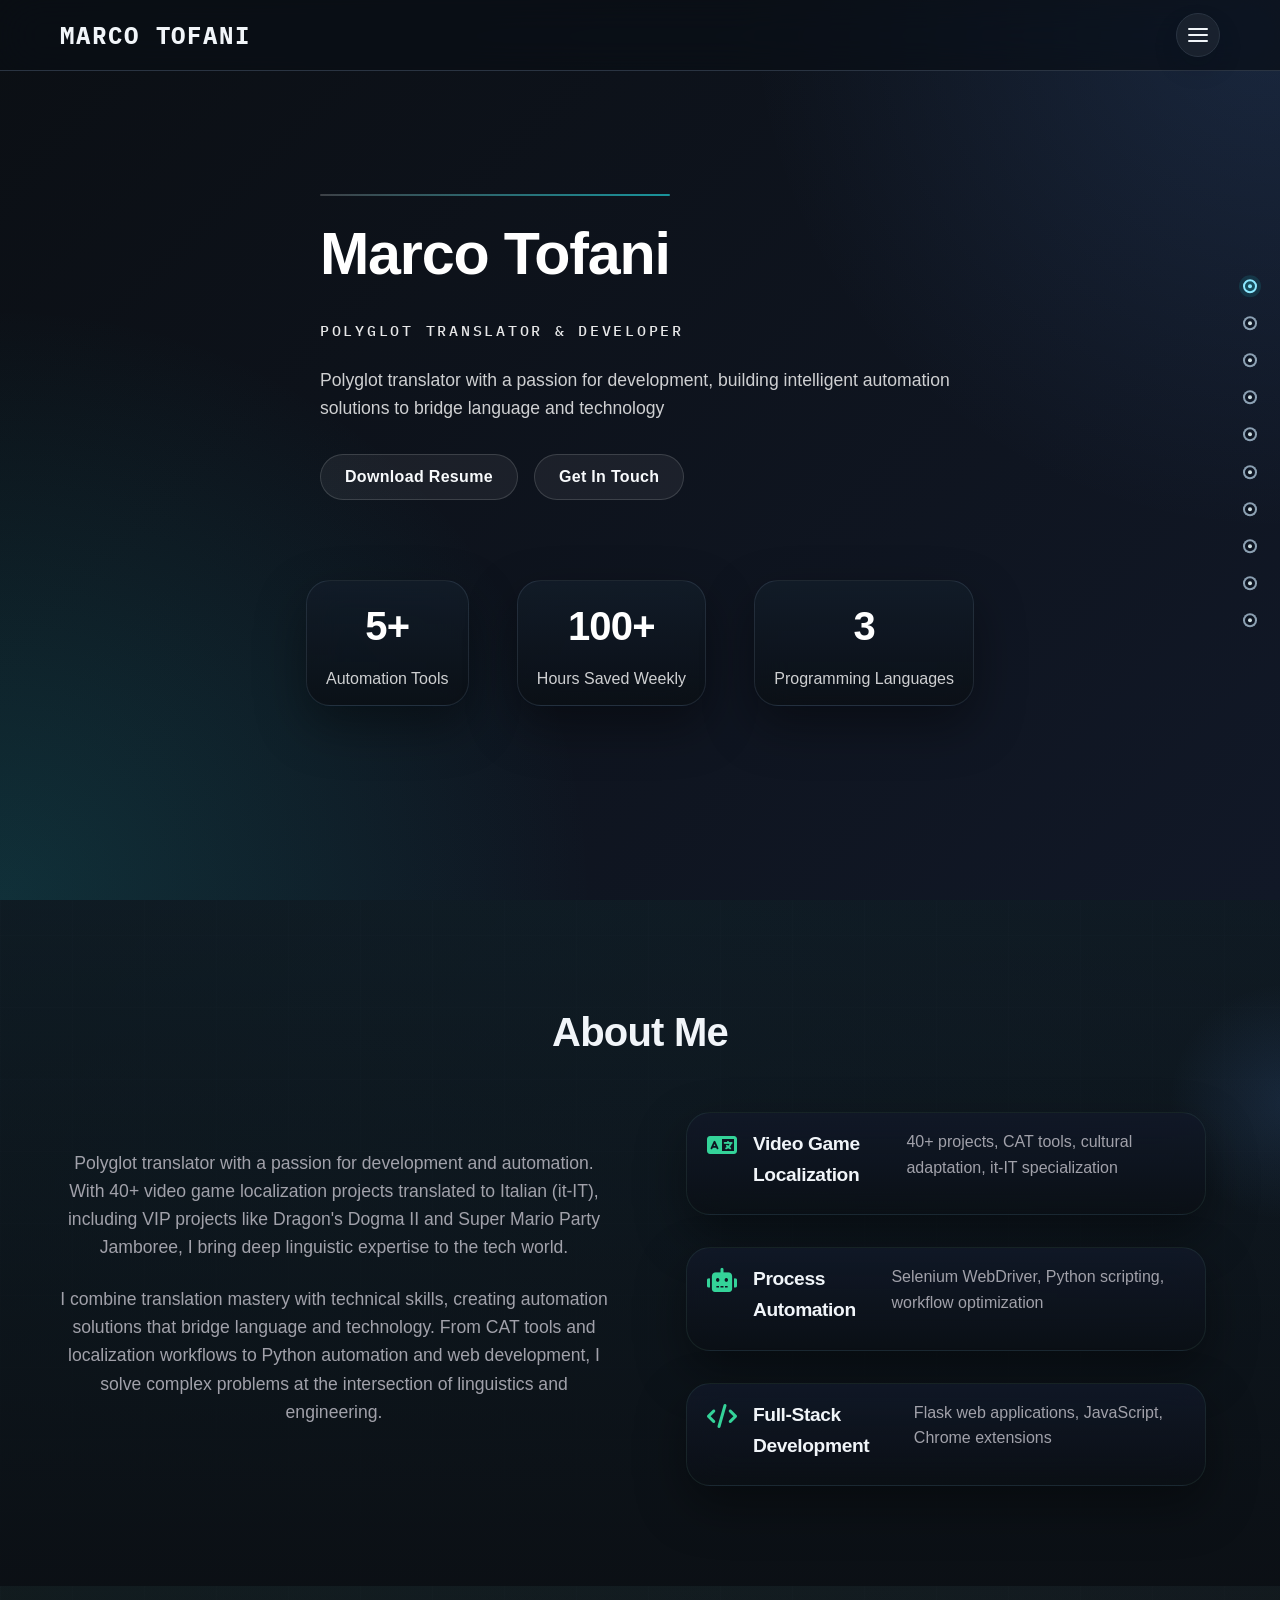
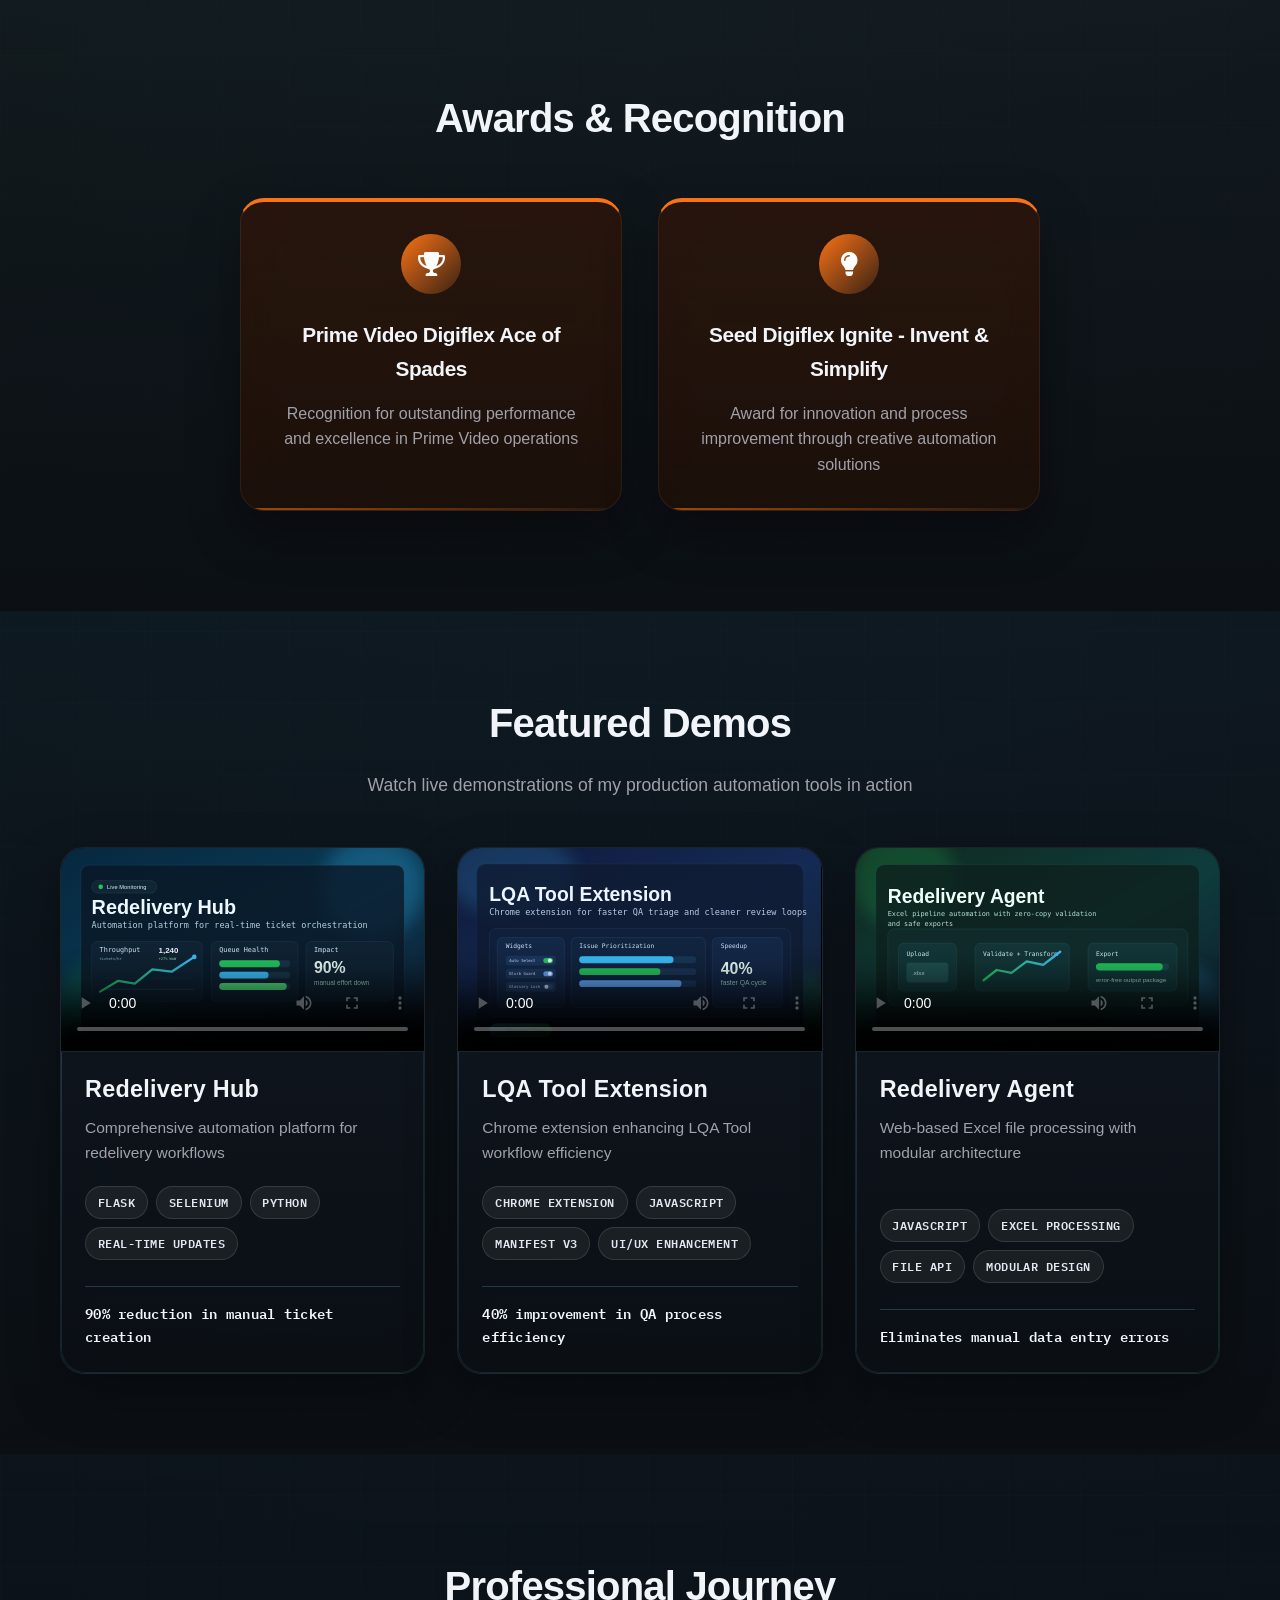
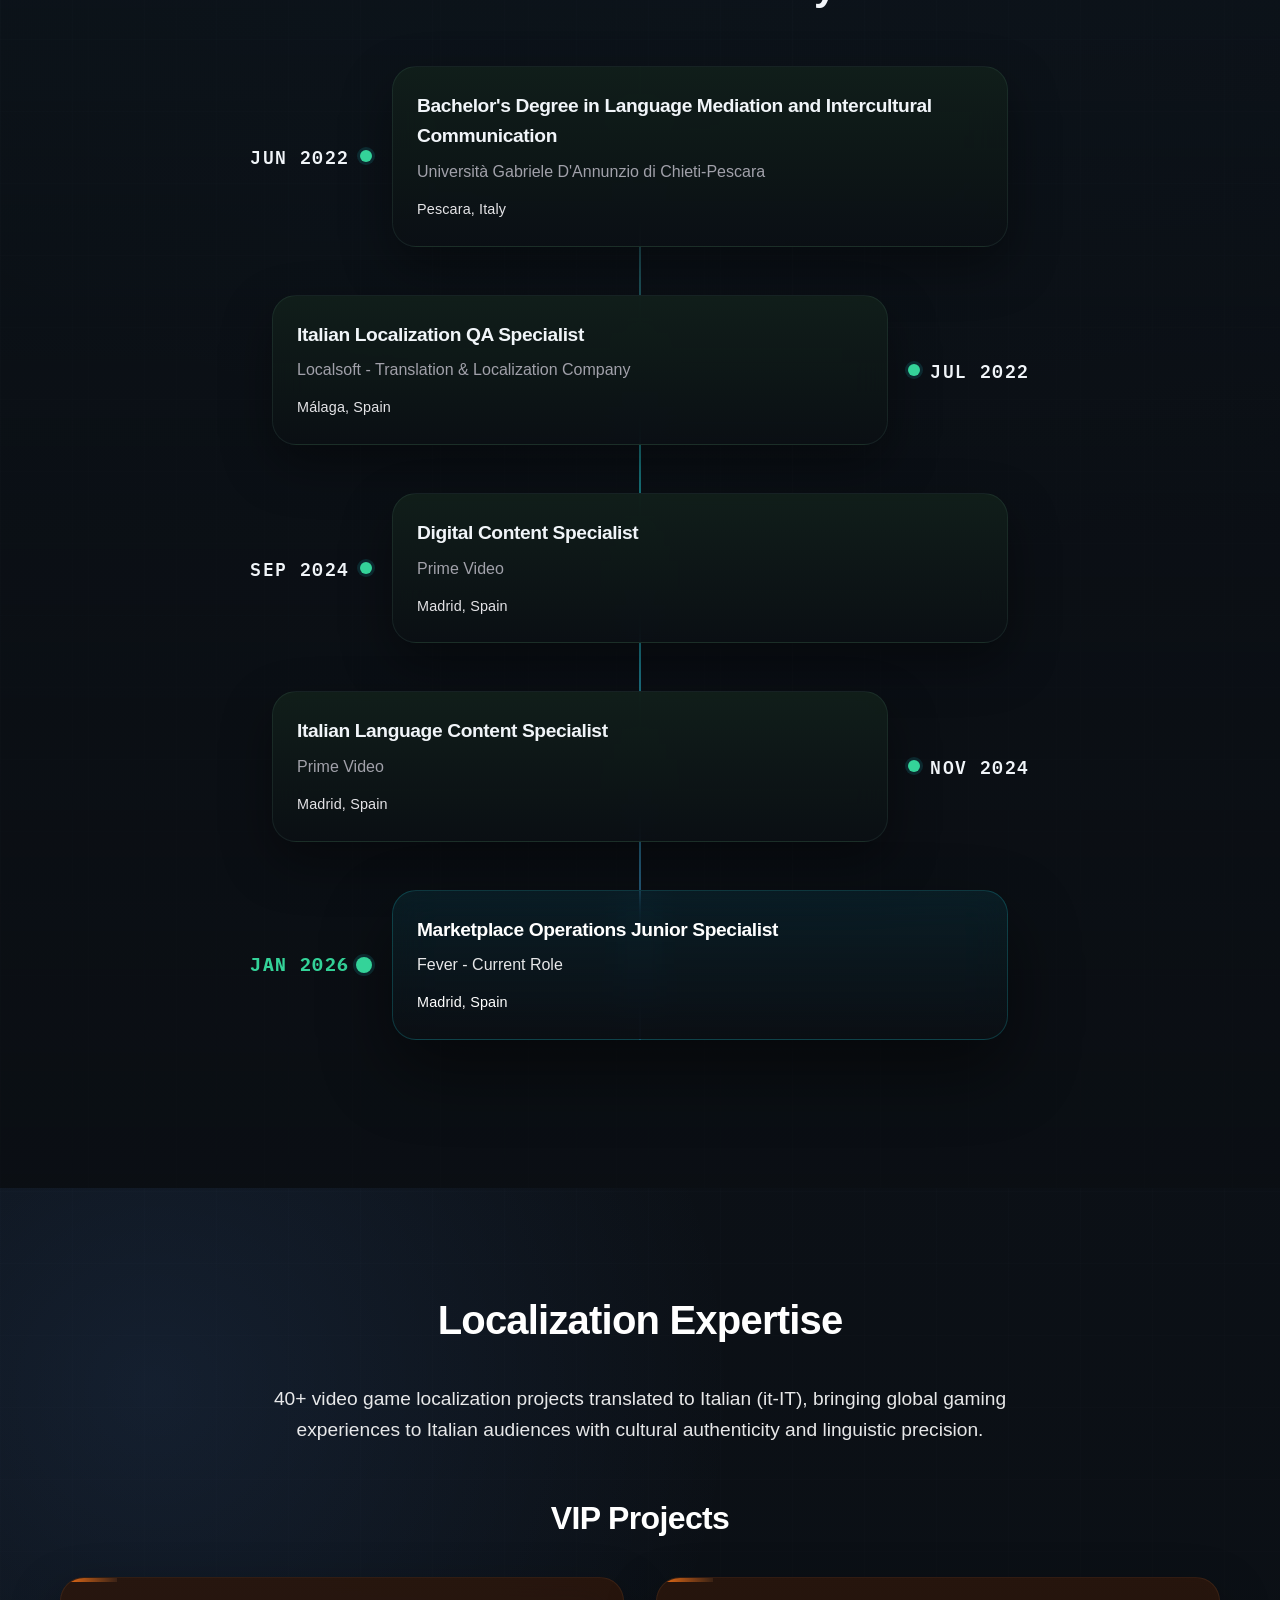
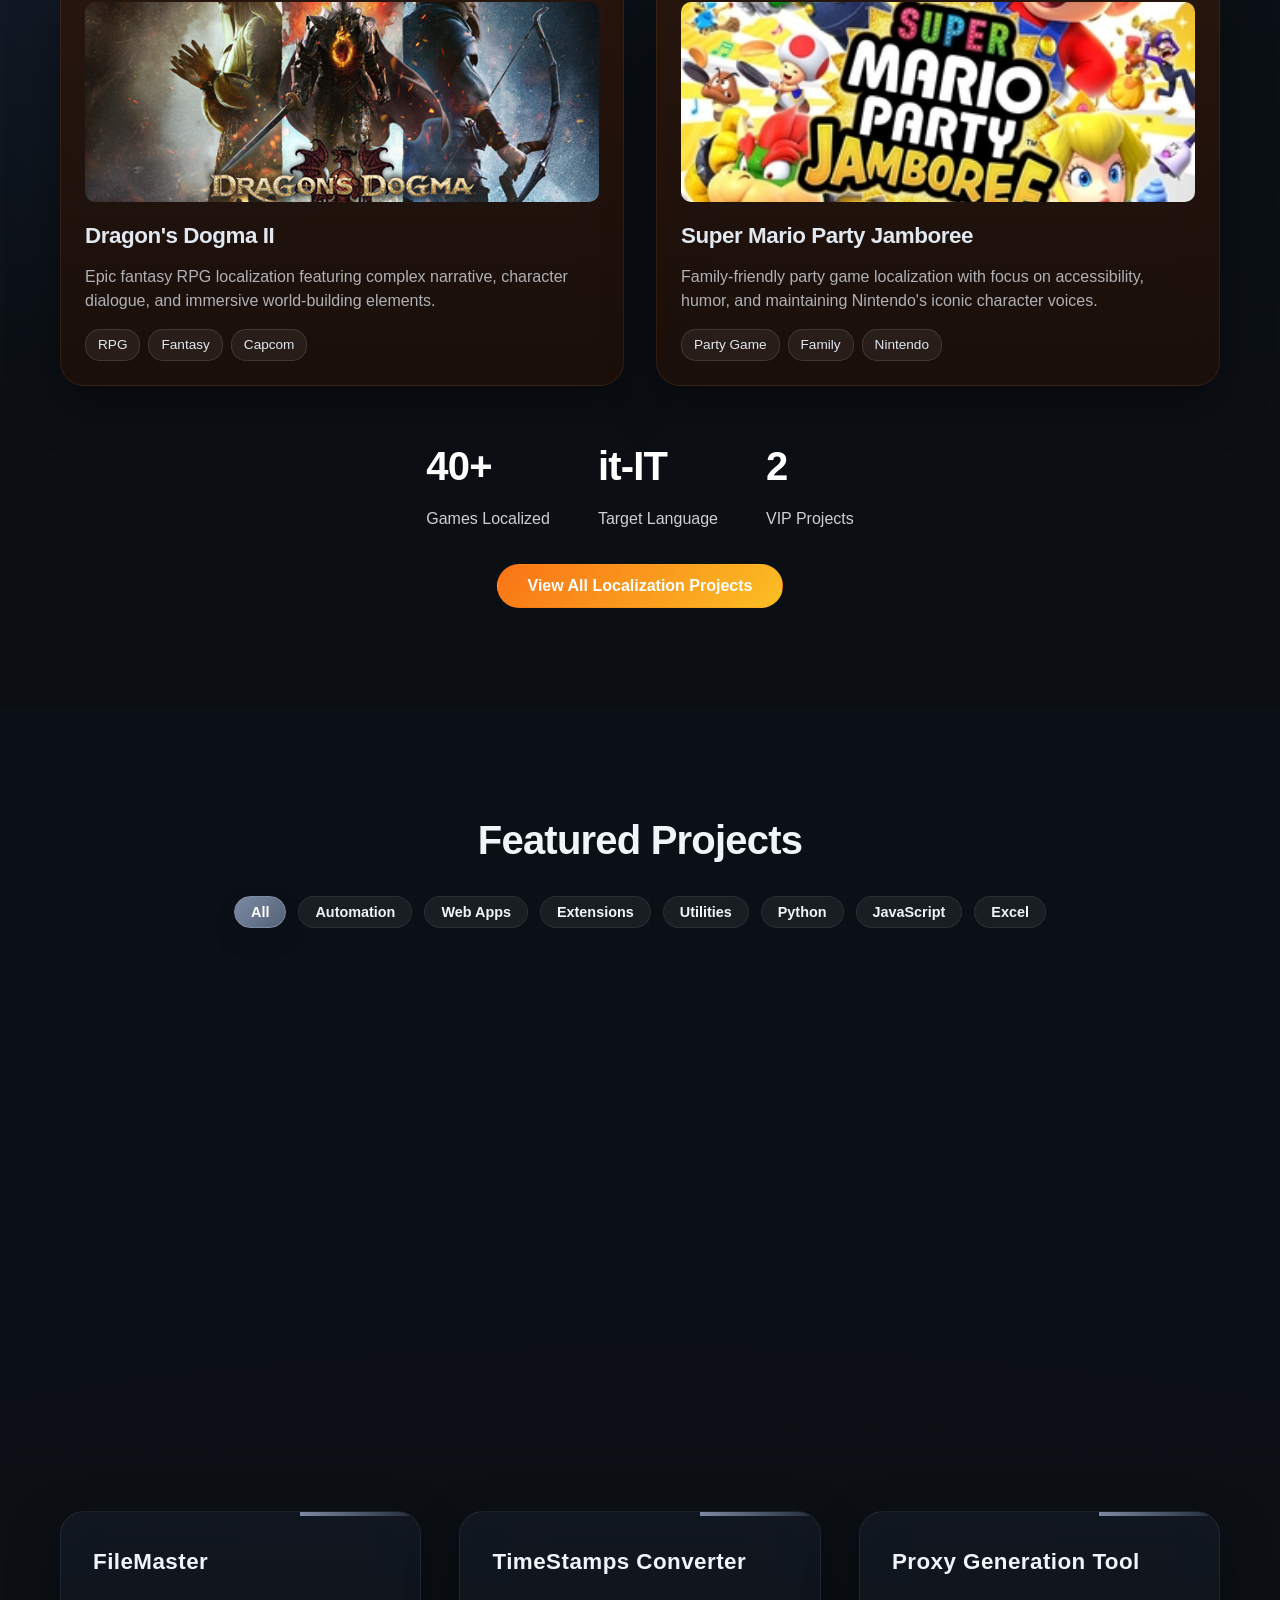
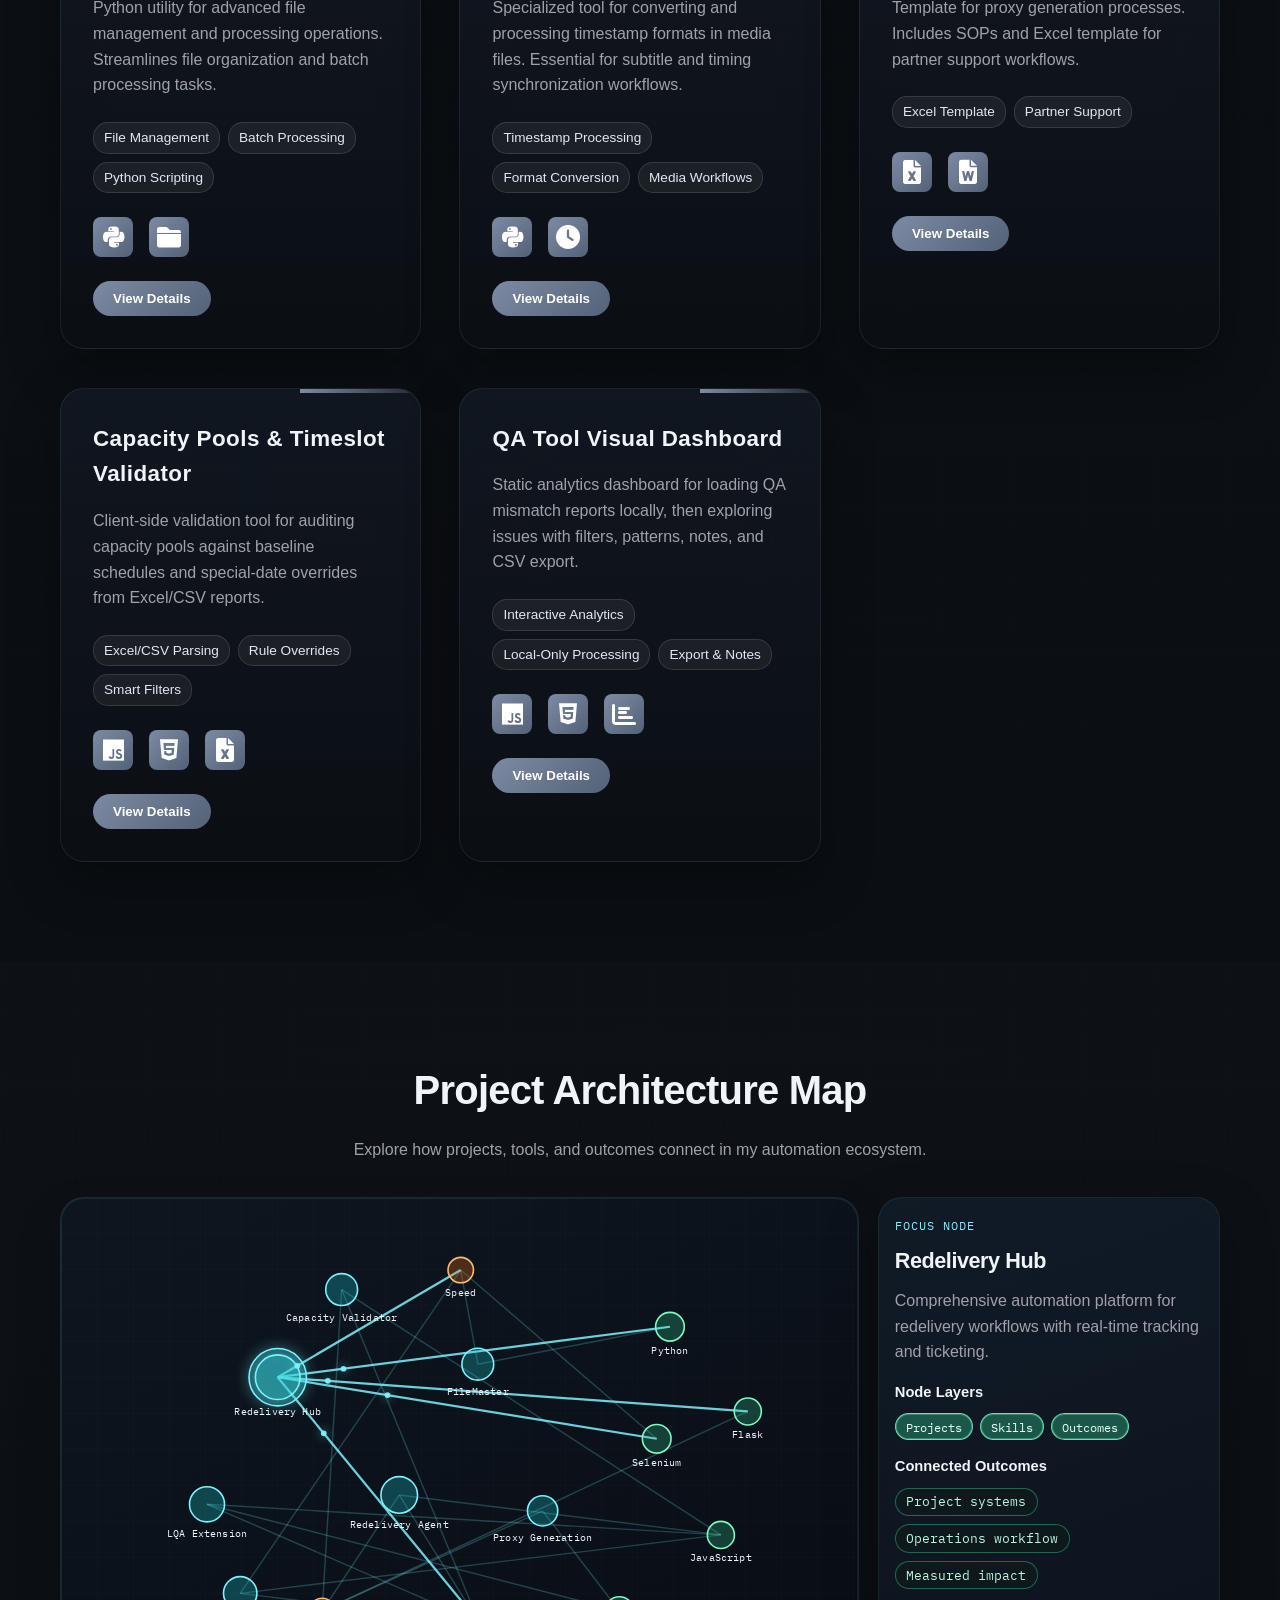
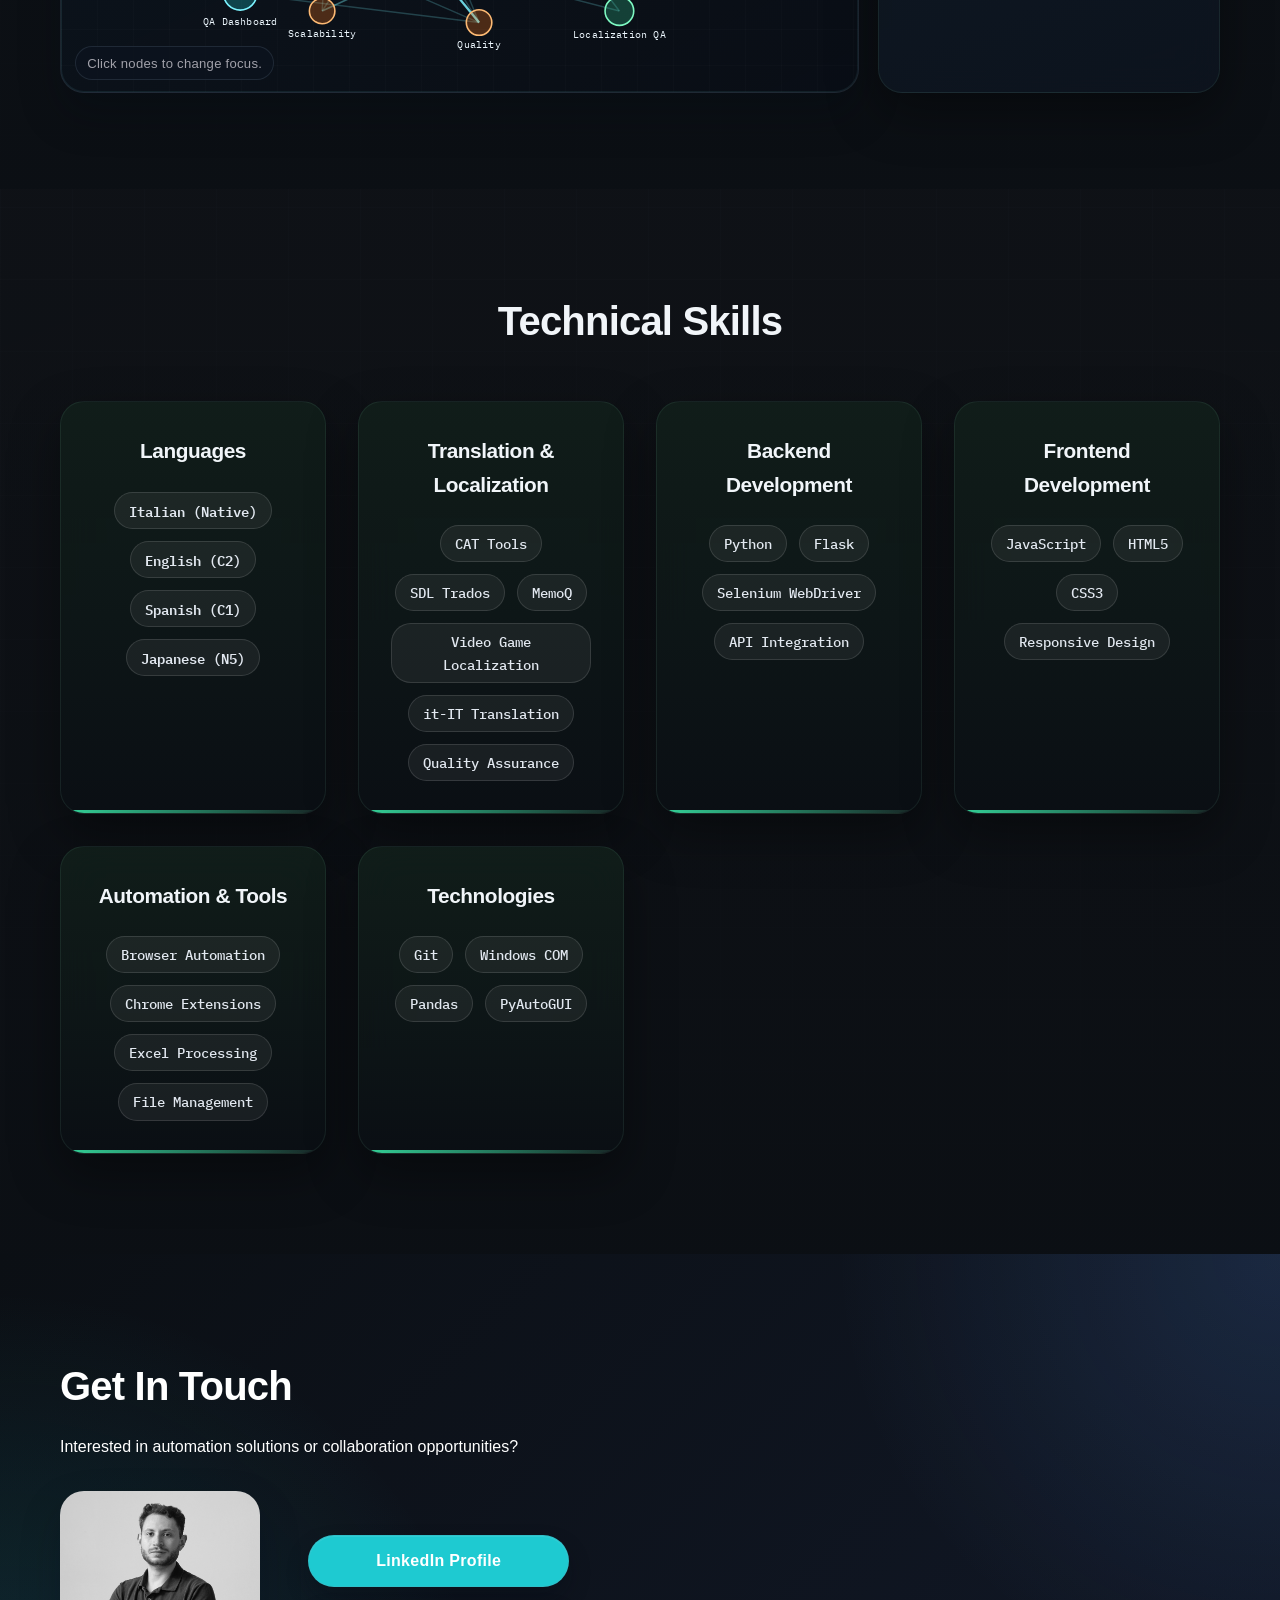
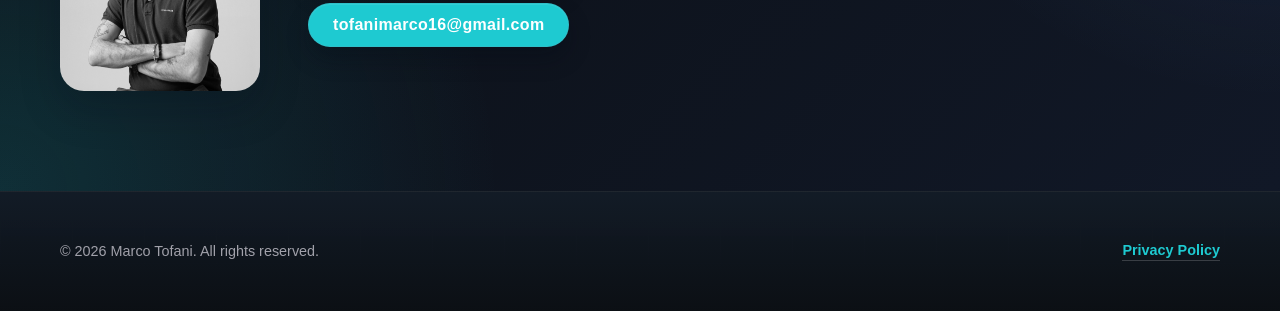
==== commit ea3696f9: "Add files via upload" ====
--- a/index.html
+++ b/index.html
@@ -612,6 +612,48 @@
                     </div>
                 </div>
 
+                <div class="project-card" data-tech="automation web javascript excel">
+                    <div class="project-header">
+                        <h3 data-i18n="projects.capacity-timeslot-validator.cardTitle">Capacity Pools &amp; Timeslot Validator</h3>
+                    </div>
+                    <p data-i18n="projects.capacity-timeslot-validator.cardDesc">Client-side validation tool for auditing capacity pools against baseline schedules and special-date overrides from Excel/CSV reports.</p>
+                    <div class="project-features">
+                        <span>Excel/CSV Parsing</span>
+                        <span>Rule Overrides</span>
+                        <span>Smart Filters</span>
+                    </div>
+                    <div class="project-tech">
+                        <i class="fab fa-js"></i>
+                        <i class="fab fa-html5"></i>
+                        <i class="fas fa-file-excel"></i>
+                    </div>
+                    <div class="project-links">
+                        <button class="btn-demo" onclick="showProjectDetails('capacity-timeslot-validator')"
+                            data-i18n="projects.viewDetails">View Details</button>
+                    </div>
+                </div>
+
+                <div class="project-card" data-tech="automation web javascript">
+                    <div class="project-header">
+                        <h3 data-i18n="projects.qa-visual-dashboard.cardTitle">QA Tool Visual Dashboard</h3>
+                    </div>
+                    <p data-i18n="projects.qa-visual-dashboard.cardDesc">Static analytics dashboard for loading QA mismatch reports locally, then exploring issues with filters, patterns, notes, and CSV export.</p>
+                    <div class="project-features">
+                        <span>Interactive Analytics</span>
+                        <span>Local-Only Processing</span>
+                        <span>Export &amp; Notes</span>
+                    </div>
+                    <div class="project-tech">
+                        <i class="fab fa-js"></i>
+                        <i class="fab fa-html5"></i>
+                        <i class="fas fa-chart-bar"></i>
+                    </div>
+                    <div class="project-links">
+                        <button class="btn-demo" onclick="showProjectDetails('qa-visual-dashboard')"
+                            data-i18n="projects.viewDetails">View Details</button>
+                    </div>
+                </div>
+
             </div>
         </div>
     </section>
--- a/styles.css
+++ b/styles.css
@@ -1052,9 +1052,9 @@
     content: '';
     position: absolute;
     inset: 0;
-    background: linear-gradient(90deg, rgba(148, 163, 184, 0.04) 1px, transparent 1px);
-    background-size: 72px 72px;
-    opacity: 0.6;
+    background: linear-gradient(90deg, rgba(148, 163, 184, 0.025) 1px, transparent 1px);
+    background-size: 88px 88px;
+    opacity: 0.32;
     pointer-events: none;
 }
 
@@ -1114,7 +1114,7 @@
 
 .timeline-content {
     flex: 1;
-    background: linear-gradient(180deg, rgba(17, 31, 26, 0.9), rgba(11, 15, 20, 0.84));
+    background: linear-gradient(180deg, rgba(17, 31, 26, 0.96), rgba(11, 15, 20, 0.92));
     padding: 1.5rem;
     border-radius: 24px;
     margin: 0 2rem;
@@ -1127,7 +1127,7 @@
 }
 
 .timeline-item.current .timeline-content {
-    background: linear-gradient(180deg, rgba(30, 202, 209, 0.12), rgba(11, 15, 20, 0.88));
+    background: linear-gradient(180deg, rgba(30, 202, 209, 0.08), rgba(11, 15, 20, 0.94));
     color: white;
     border-left-color: var(--card-group-2-accent);
     border-color: rgba(30, 202, 209, 0.22);
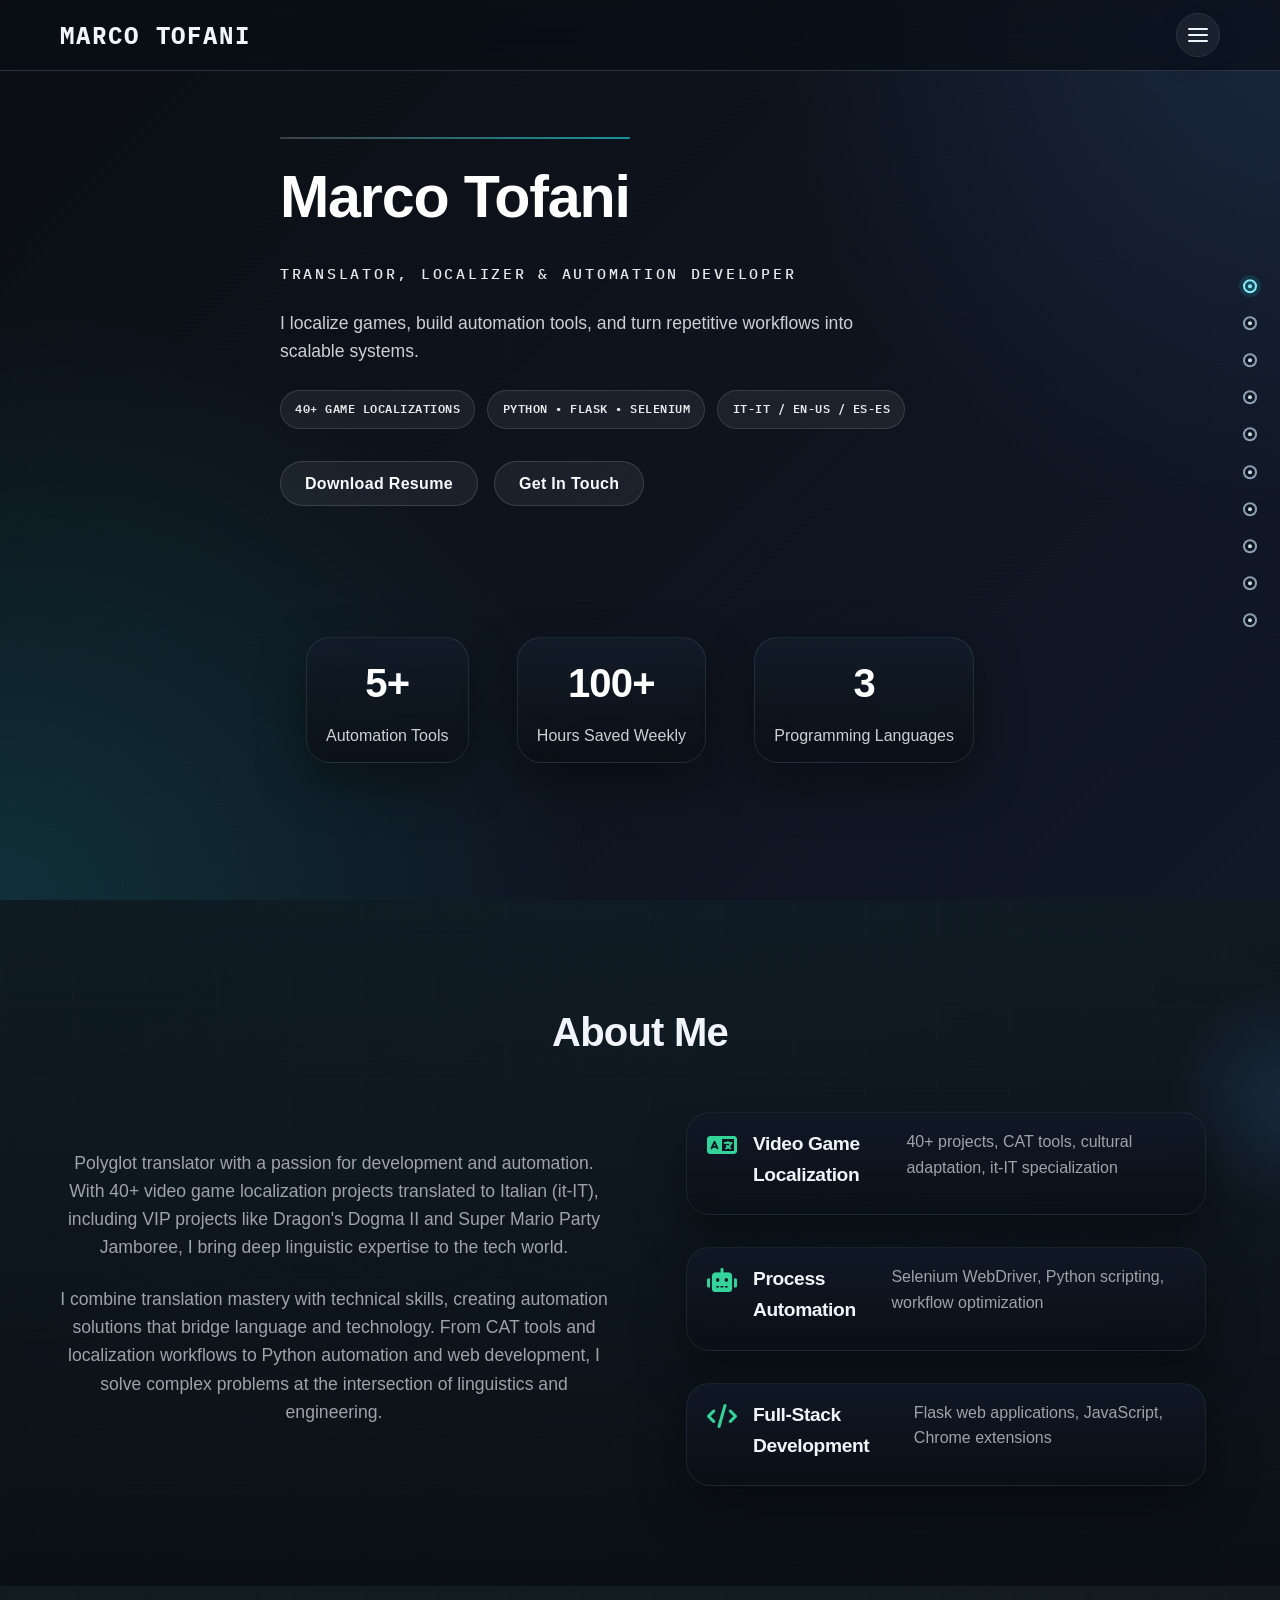
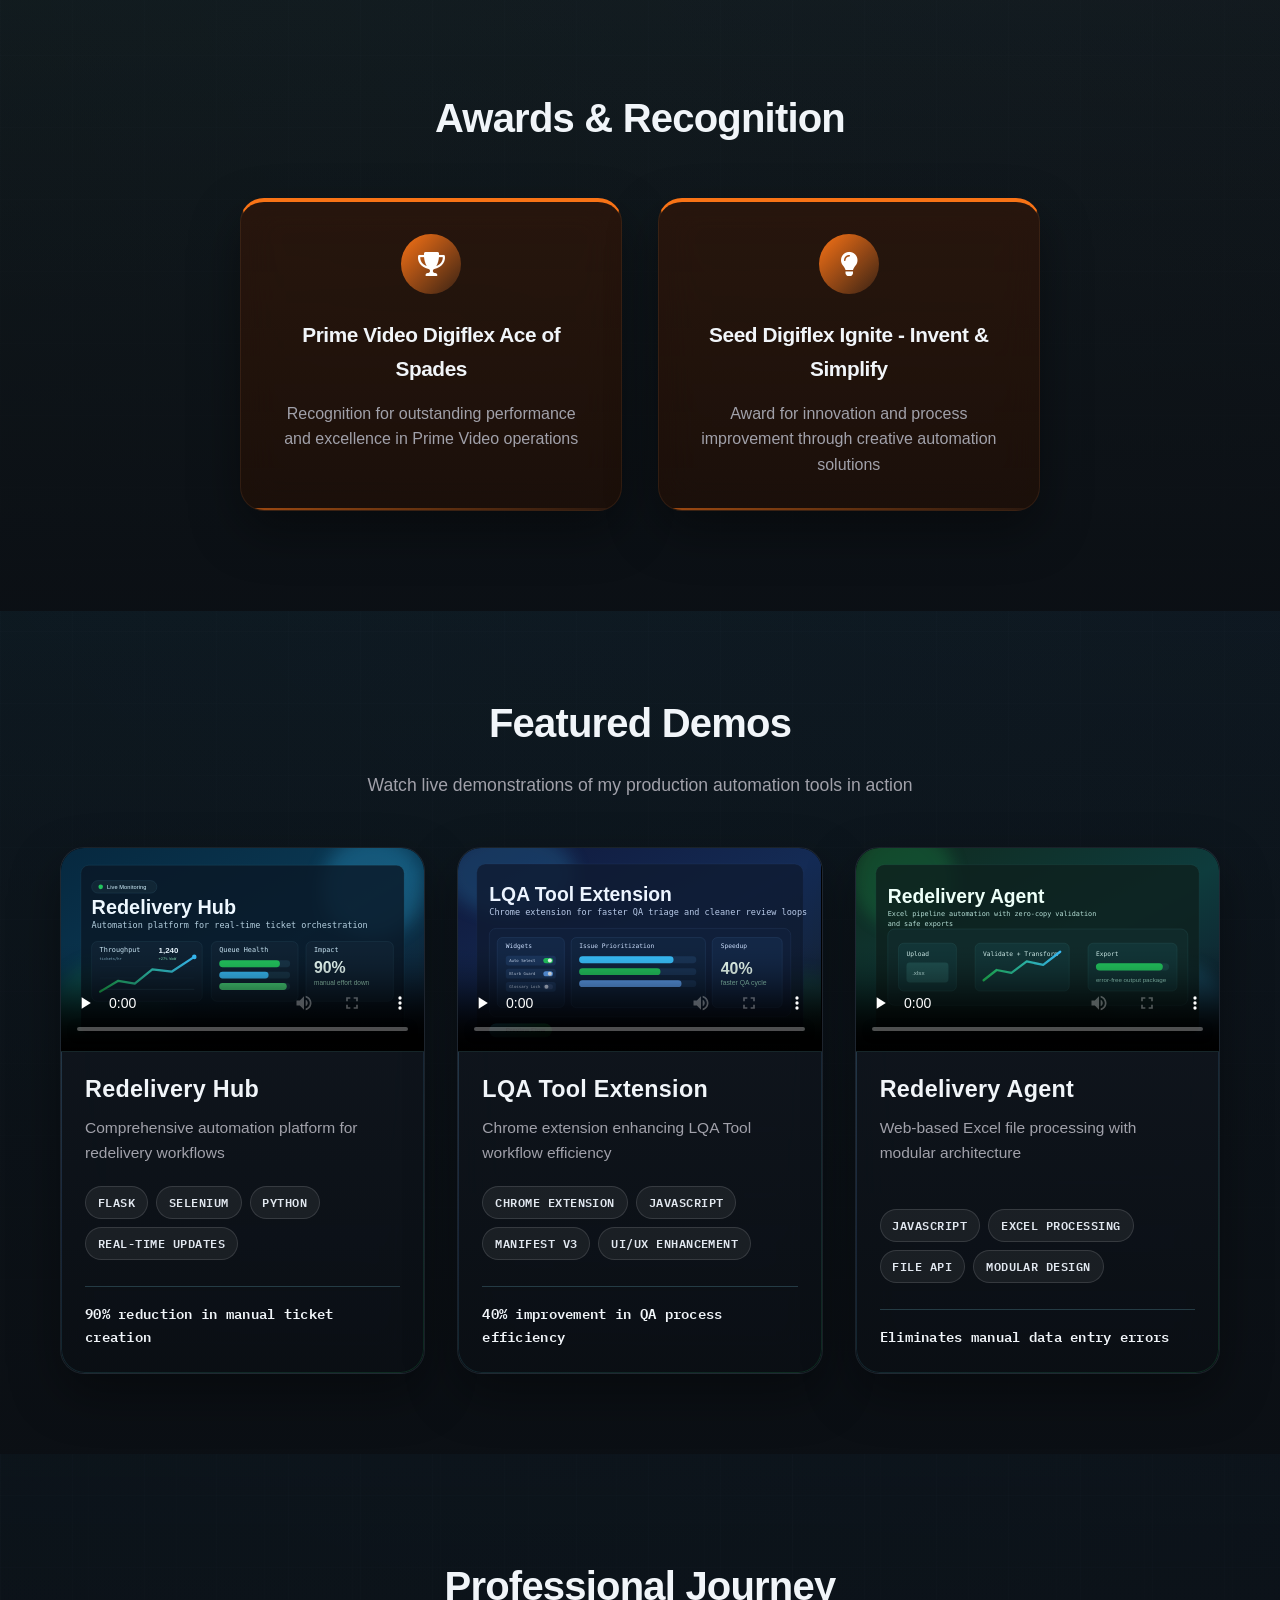
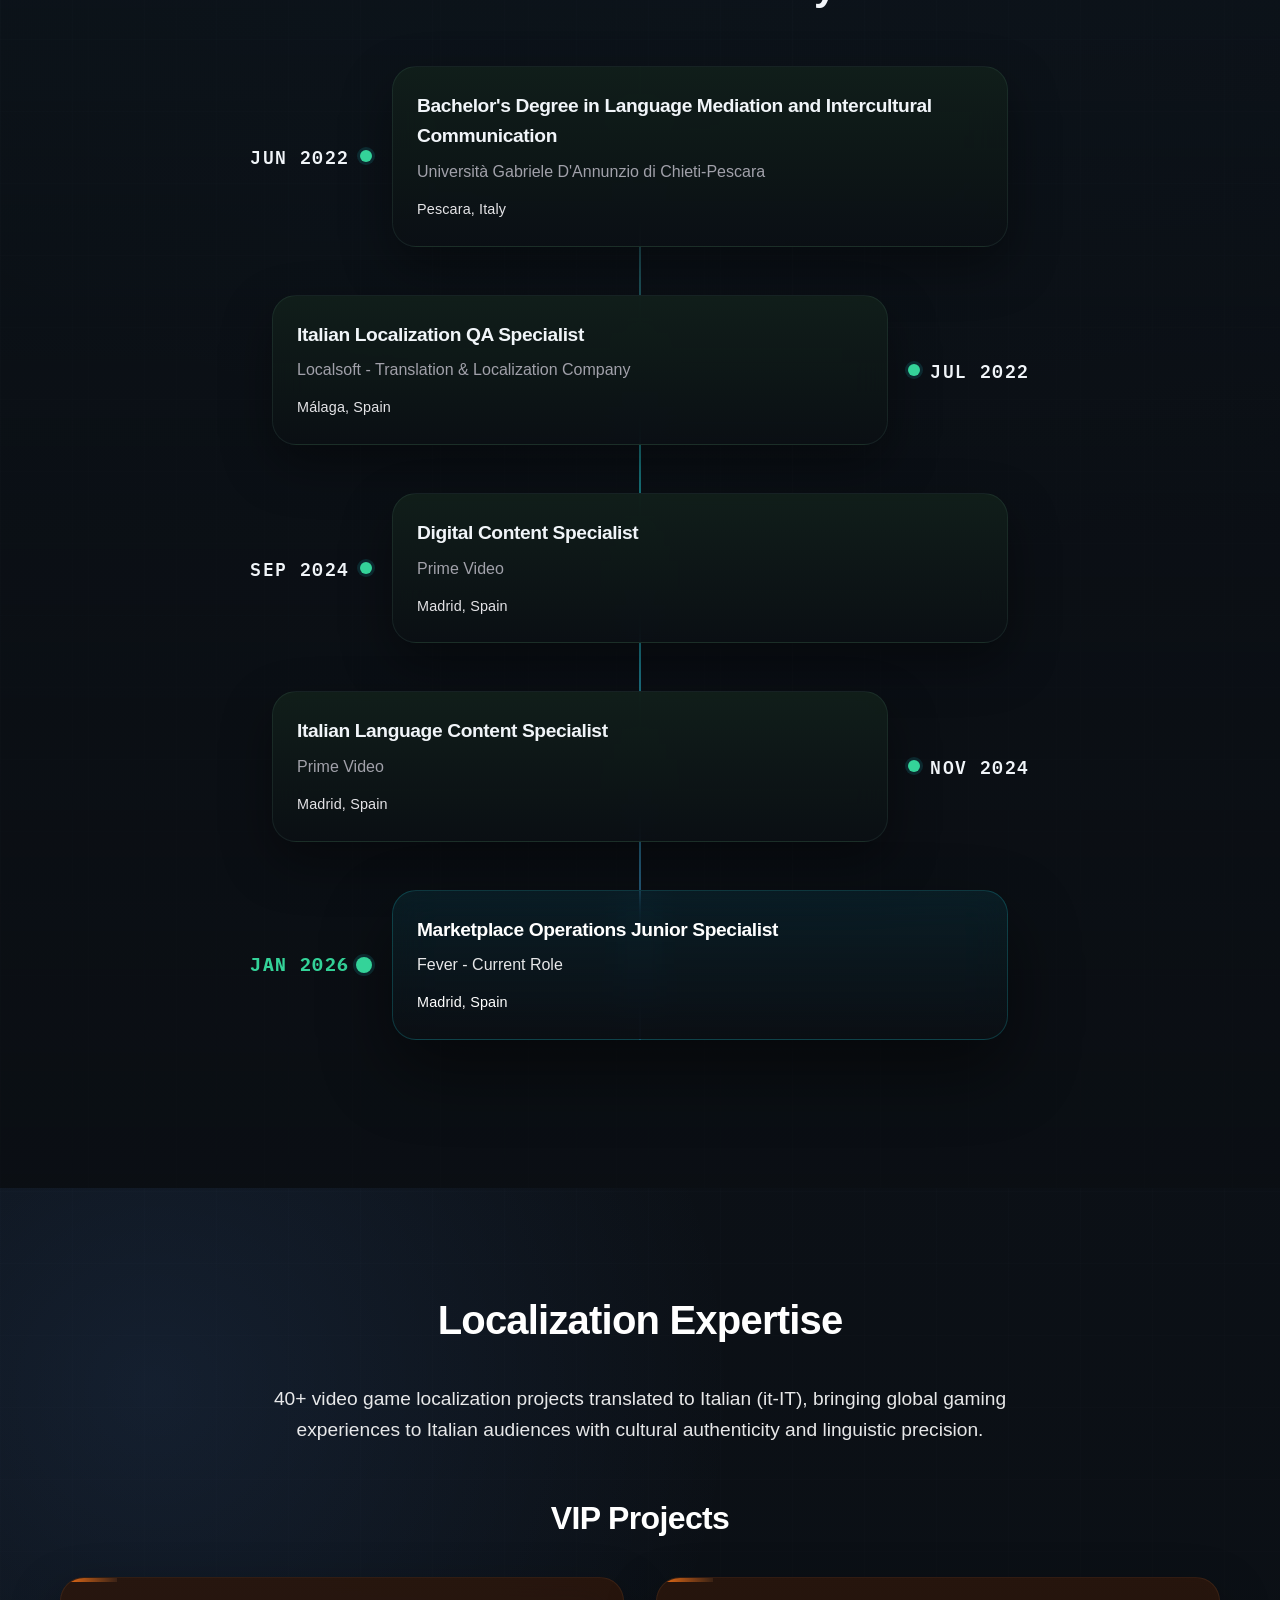
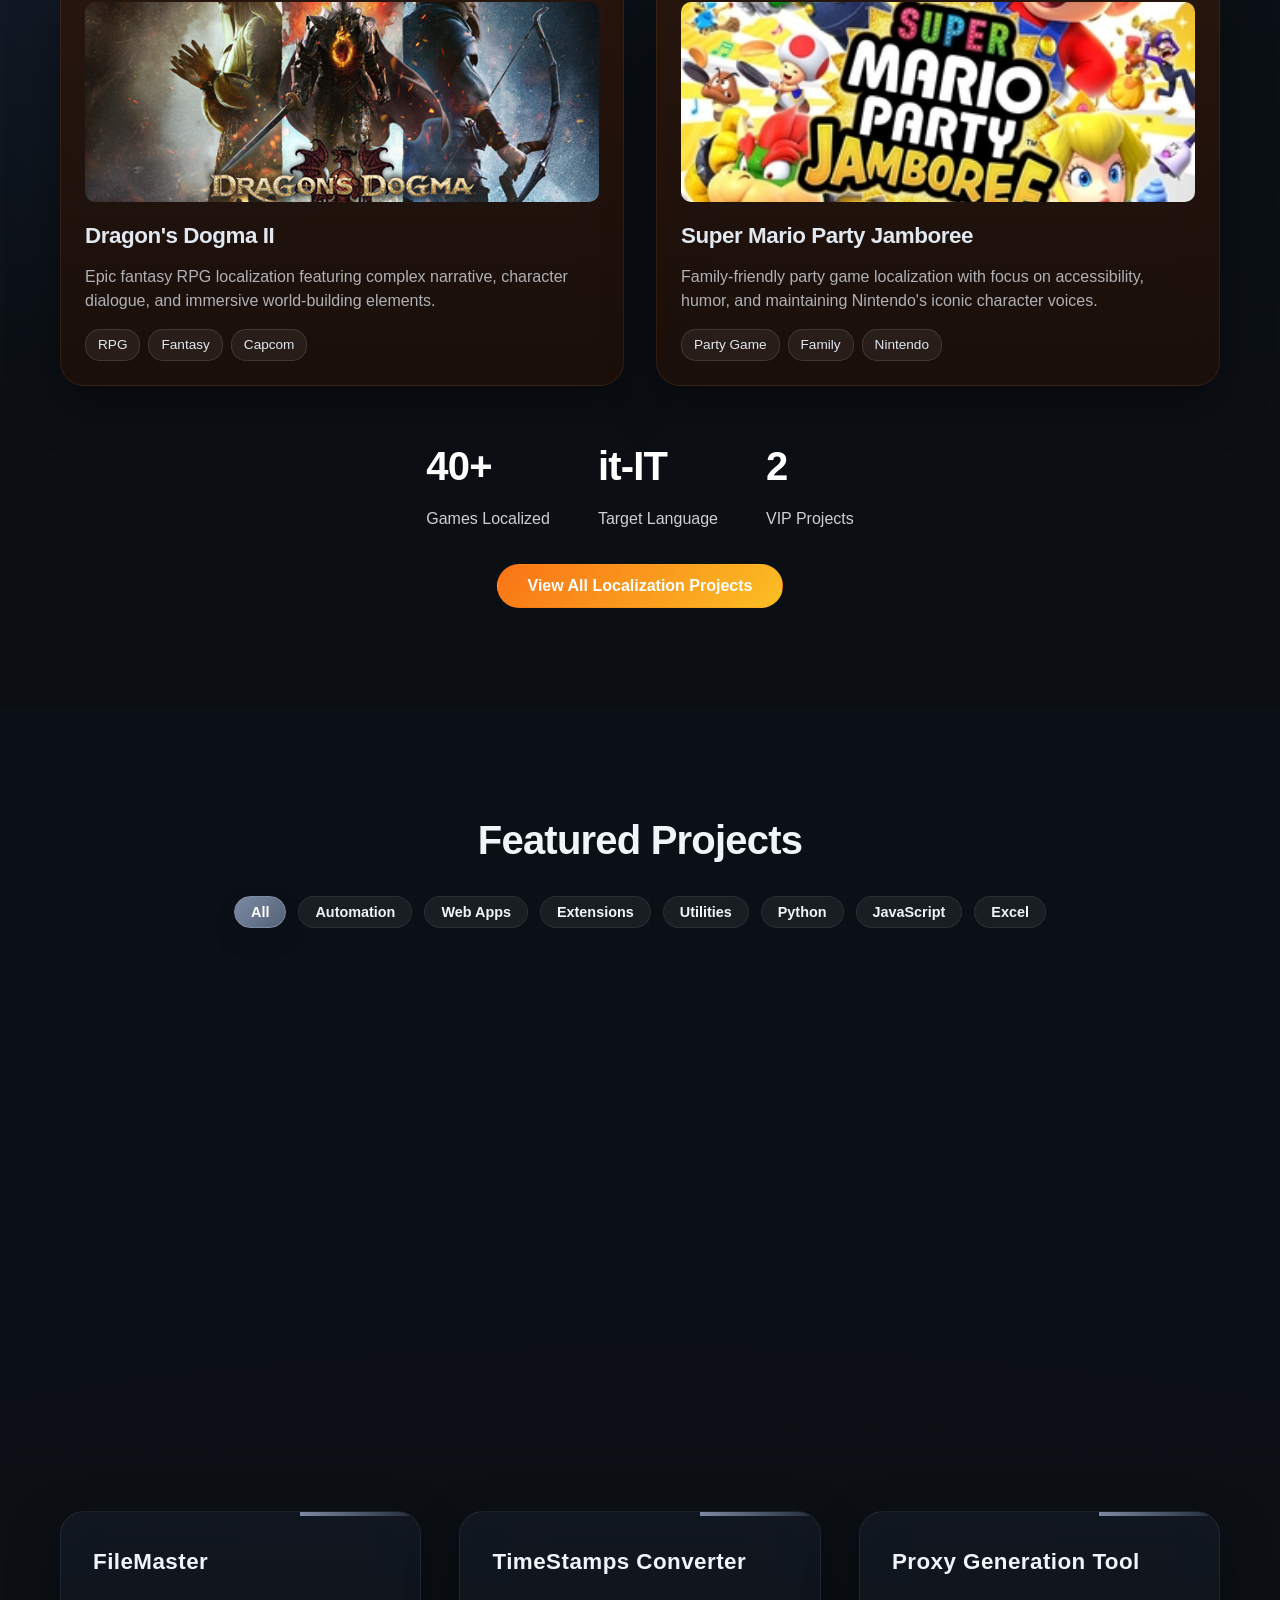
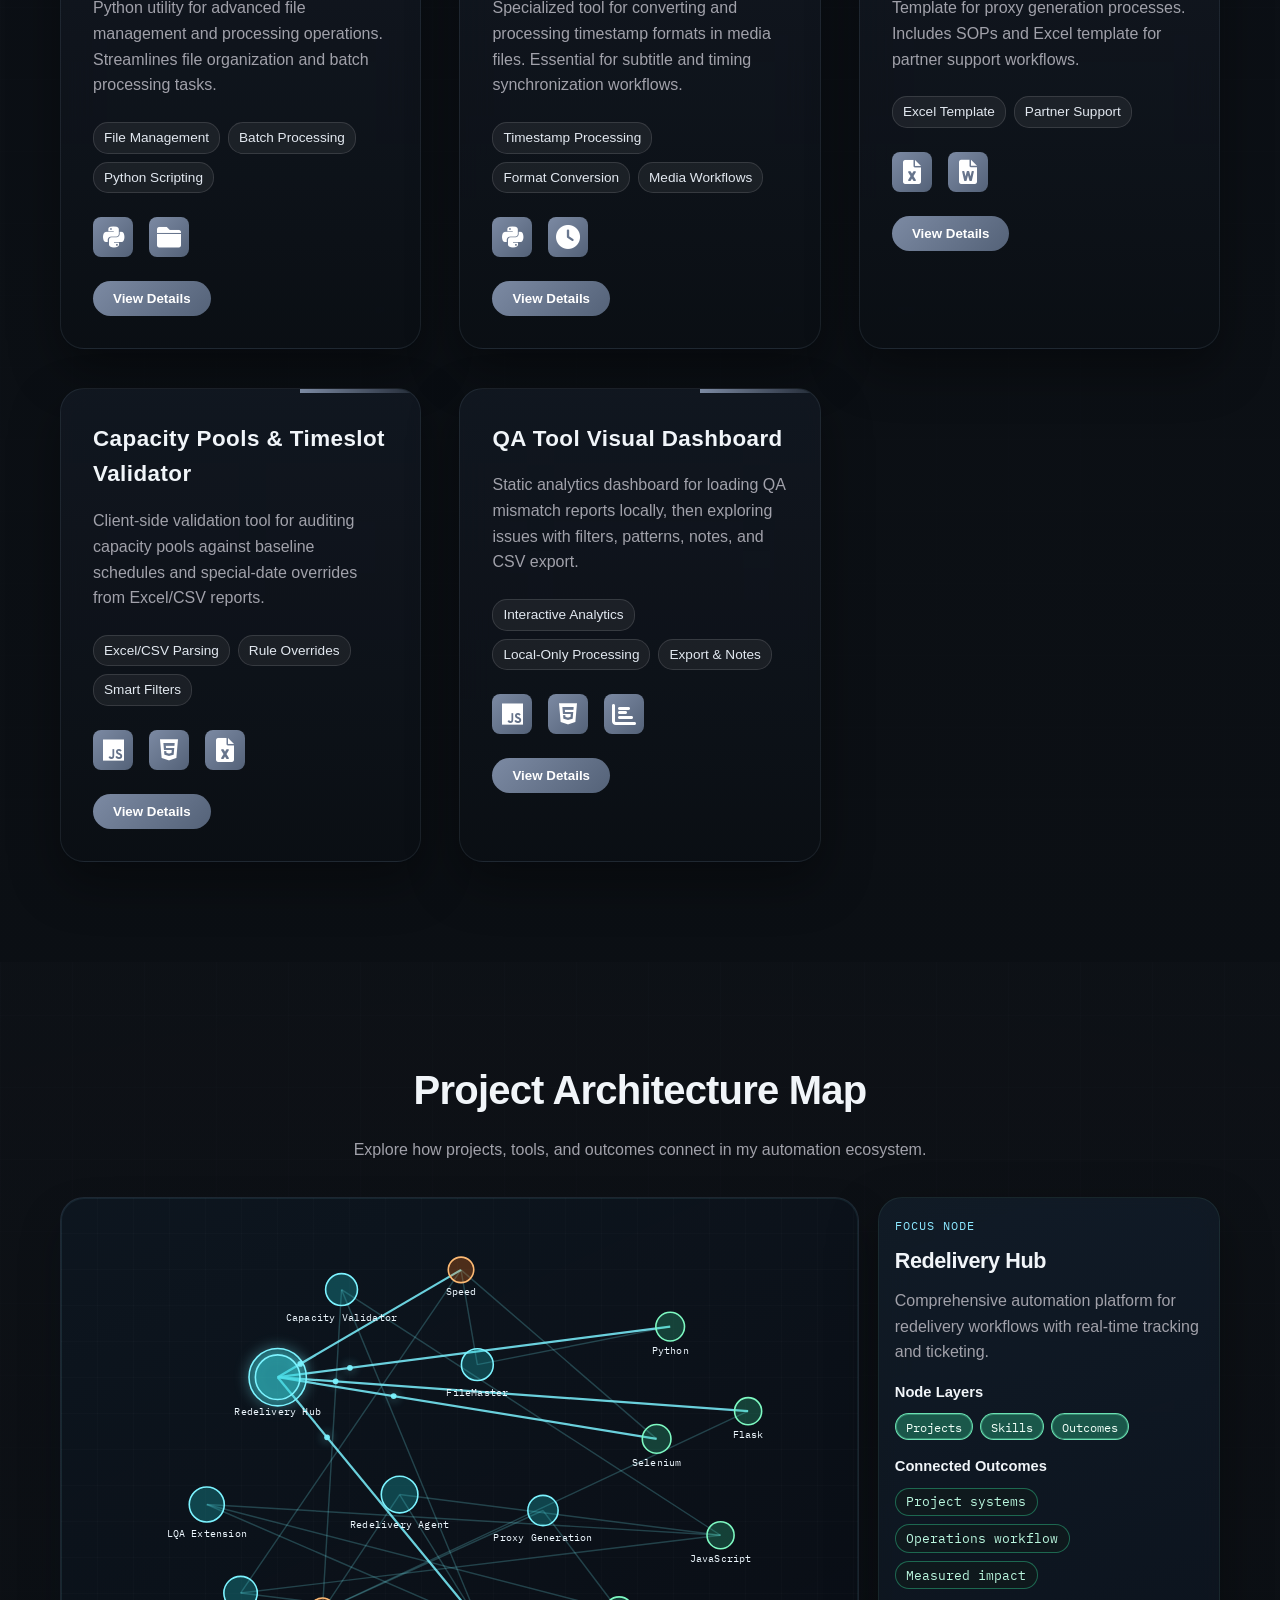
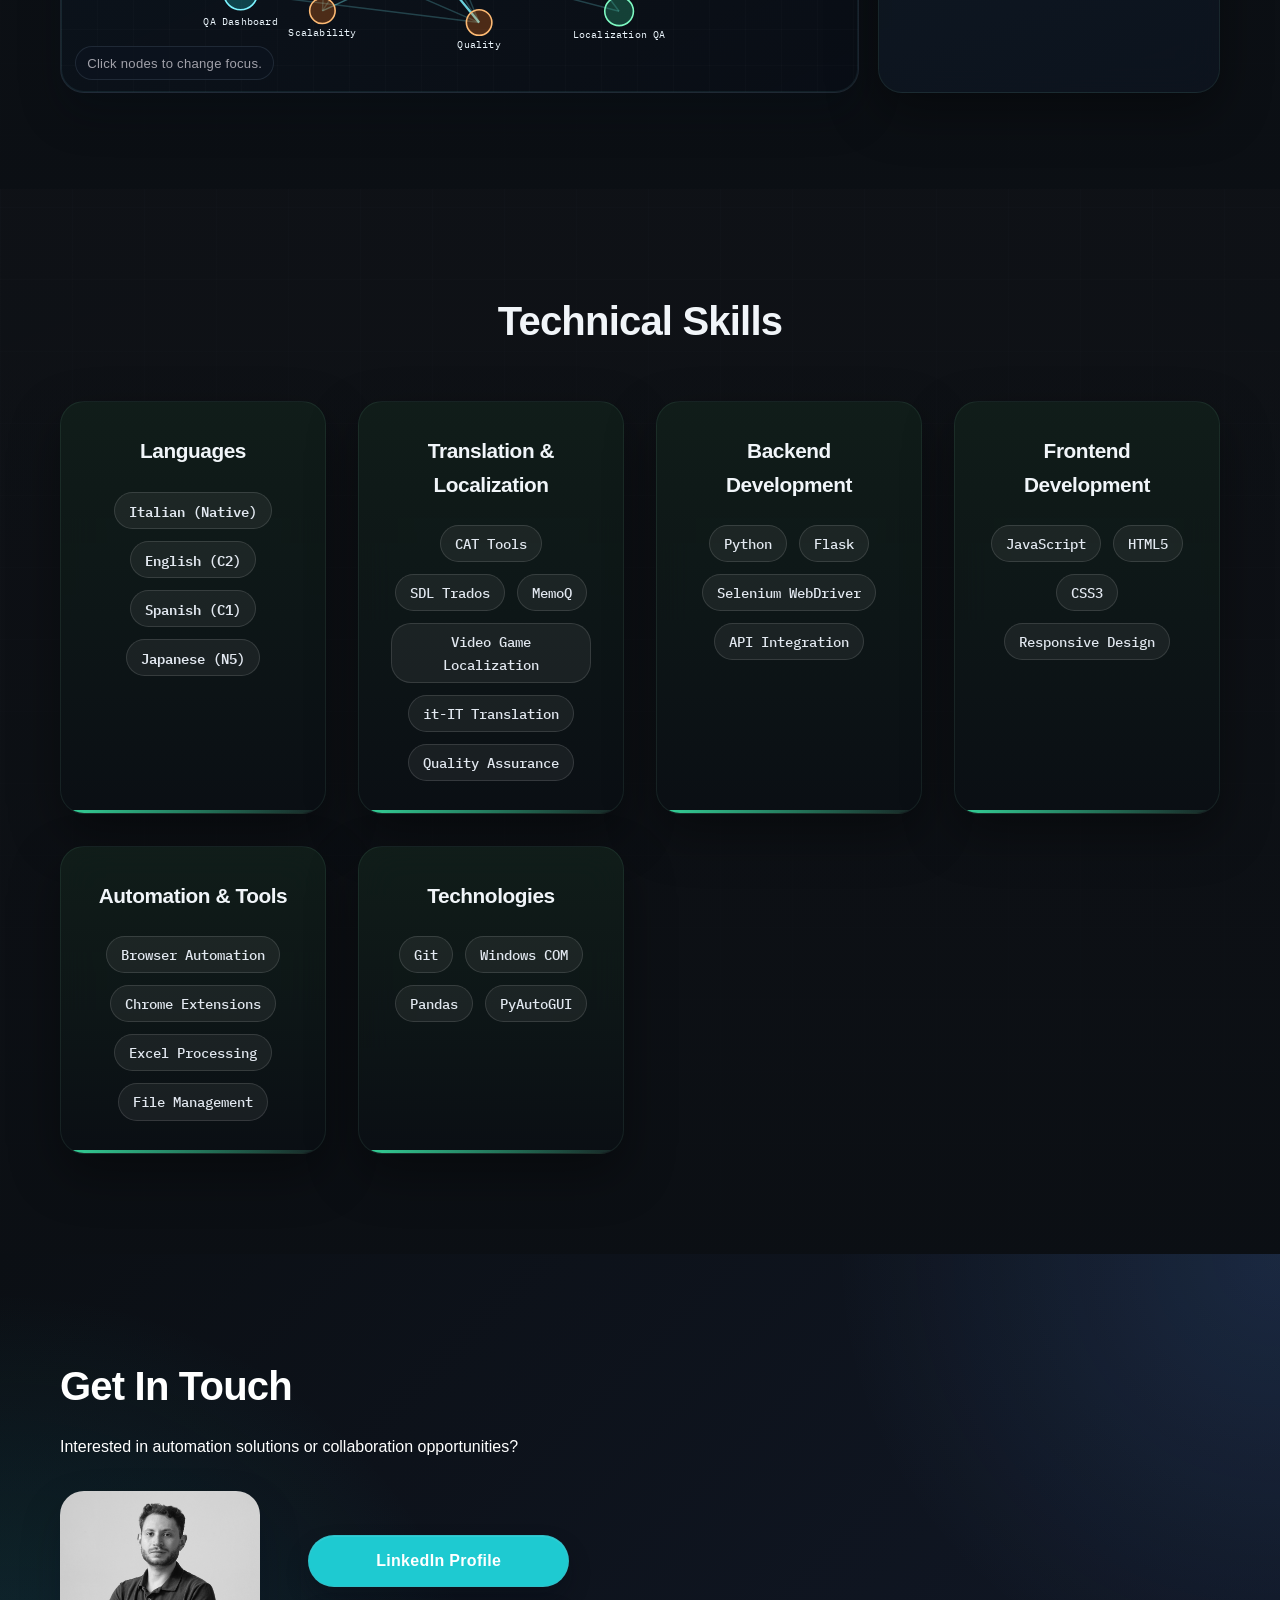
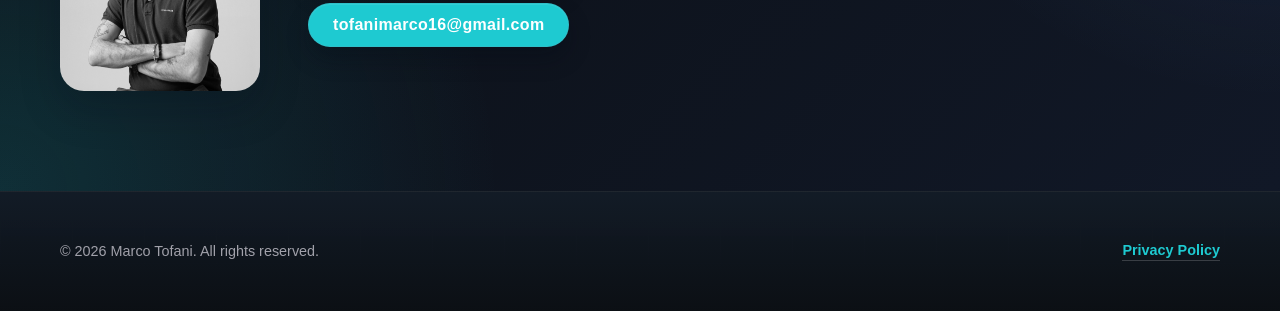
==== commit d32e792c: "Add files via upload" ====
--- a/index.html
+++ b/index.html
@@ -155,11 +155,15 @@
     <section id="home" class="hero">
         <div class="hero-content">
             <h1>Marco Tofani</h1>
-            <h2 data-i18n="hero.subtitle">Polyglot Translator & Developer</h2>
-            <p data-i18n="hero.lead">Polyglot translator with a passion for development, building intelligent automation
-                solutions to bridge language and technology</p>
+            <h2 data-i18n="hero.subtitle">Translator, localizer & automation developer</h2>
+            <p data-i18n="hero.lead">I localize games, build automation tools, and turn repetitive workflows into scalable systems.</p>
+            <div class="hero-meta" aria-label="Key strengths">
+                <span class="hero-badge" data-i18n="hero.badge1">40+ game localizations</span>
+                <span class="hero-badge" data-i18n="hero.badge2">Python • Flask • Selenium</span>
+                <span class="hero-badge" data-i18n="hero.badge3">it-IT / en-US / es-ES</span>
+            </div>
             <div class="hero-buttons">
-                <a href="Marco Tofani_Resume.pdf" class="btn-secondary" download data-i18n="btn.downloadResume">Download
+                <a href="Marco Tofani_Resume.pdf" class="btn-secondary" download target="_blank" rel="noopener noreferrer" data-i18n="btn.downloadResume">Download
                     Resume</a>
                 <a href="#contact" class="btn-secondary" data-i18n="btn.getInTouch">Get In Touch</a>
             </div>
@@ -248,7 +252,7 @@
             <div class="demos-grid">
                 <div class="demo-card">
                     <div class="demo-video">
-                        <video controls playsinline preload="metadata" poster="./poster-redelivery-hub.svg"
+                        <video controls playsinline preload="none" poster="./poster-redelivery-hub.svg"
                             data-poster-svg="./poster-redelivery-hub.svg" data-poster-title="Redelivery Hub"
                             data-poster-subtitle="Automation platform · Flask · Selenium"
                             data-poster-impact="Real-time monitoring & ticketing" data-poster-accent1="#22c55e"
@@ -276,7 +280,7 @@
 
                 <div class="demo-card">
                     <div class="demo-video">
-                        <video controls playsinline preload="metadata" poster="./poster-lqa-extension.svg"
+                        <video controls playsinline preload="none" poster="./poster-lqa-extension.svg"
                             data-poster-svg="./poster-lqa-extension.svg" data-poster-title="LQA Tool Extension"
                             data-poster-subtitle="Chrome Extension · Workflow enhancements · Manifest V3"
                             data-poster-impact="UI enhancements & QA speedup" data-poster-accent1="#38bdf8"
@@ -304,7 +308,7 @@
 
                 <div class="demo-card">
                     <div class="demo-video">
-                        <video controls playsinline preload="metadata" poster="./poster-redelivery-agent.svg"
+                        <video controls playsinline preload="none" poster="./poster-redelivery-agent.svg"
                             data-poster-svg="./poster-redelivery-agent.svg" data-poster-title="Redelivery Agent"
                             data-poster-subtitle="Web-based Excel processing · Modular JS · File API"
                             data-poster-impact="Data validation & error-free exports" data-poster-accent1="#22c55e"
@@ -764,8 +768,8 @@
                     </div>
                 </div>
                 <div class="contact-info">
-                    <a href="https://www.linkedin.com/in/marco-tofani/" class="contact-link"
-                        data-i18n="contact.linkedin">
+                    <a href="https://www.linkedin.com/in/marco-tofani/" class="contact-link" target="_blank"
+                        rel="noopener noreferrer" data-i18n="contact.linkedin">
                         <i class="fab fa-linkedin"></i>
                     </a>
                     <button id="contact-form-btn" class="contact-link" data-i18n="contact.email">
--- a/styles.css
+++ b/styles.css
@@ -699,6 +699,8 @@
 
 .hero-content {
     max-width: 720px;
+    width: min(720px, 100%);
+    min-height: 29.25rem;
     position: relative;
     padding-left: 0;
     align-self: center;
@@ -740,14 +742,37 @@
 .hero-content p {
     font-size: 1.1rem;
     max-width: 640px;
-    margin: 0 0 2rem;
+    margin: 0 0 1.5rem;
     opacity: 0.8;
     color: white;
 }
 
+.hero-meta {
+    display: flex;
+    flex-wrap: wrap;
+    gap: 0.75rem;
+    margin: 0 0 2rem;
+}
+
+.hero-badge {
+    display: inline-flex;
+    align-items: center;
+    gap: 0.5rem;
+    padding: 0.55rem 0.9rem;
+    border-radius: 999px;
+    background: rgba(255, 255, 255, 0.06);
+    border: 1px solid rgba(255, 255, 255, 0.12);
+    color: rgba(255, 255, 255, 0.9);
+    font-size: 0.76rem;
+    font-weight: 600;
+    letter-spacing: 0.04em;
+    text-transform: uppercase;
+    font-family: var(--font-mono);
+}
+
 .hero-buttons {
-    display: grid;
-    grid-template-columns: repeat(3, max-content);
+    display: flex;
+    flex-wrap: wrap;
     gap: 1rem;
     align-items: center;
     margin-bottom: 3rem;
@@ -2692,6 +2717,10 @@
         text-align: center;
     }
 
+    .hero-content {
+        min-height: auto;
+    }
+
     .hero-content h1 {
         font-size: 2rem;
         line-height: 1.2;
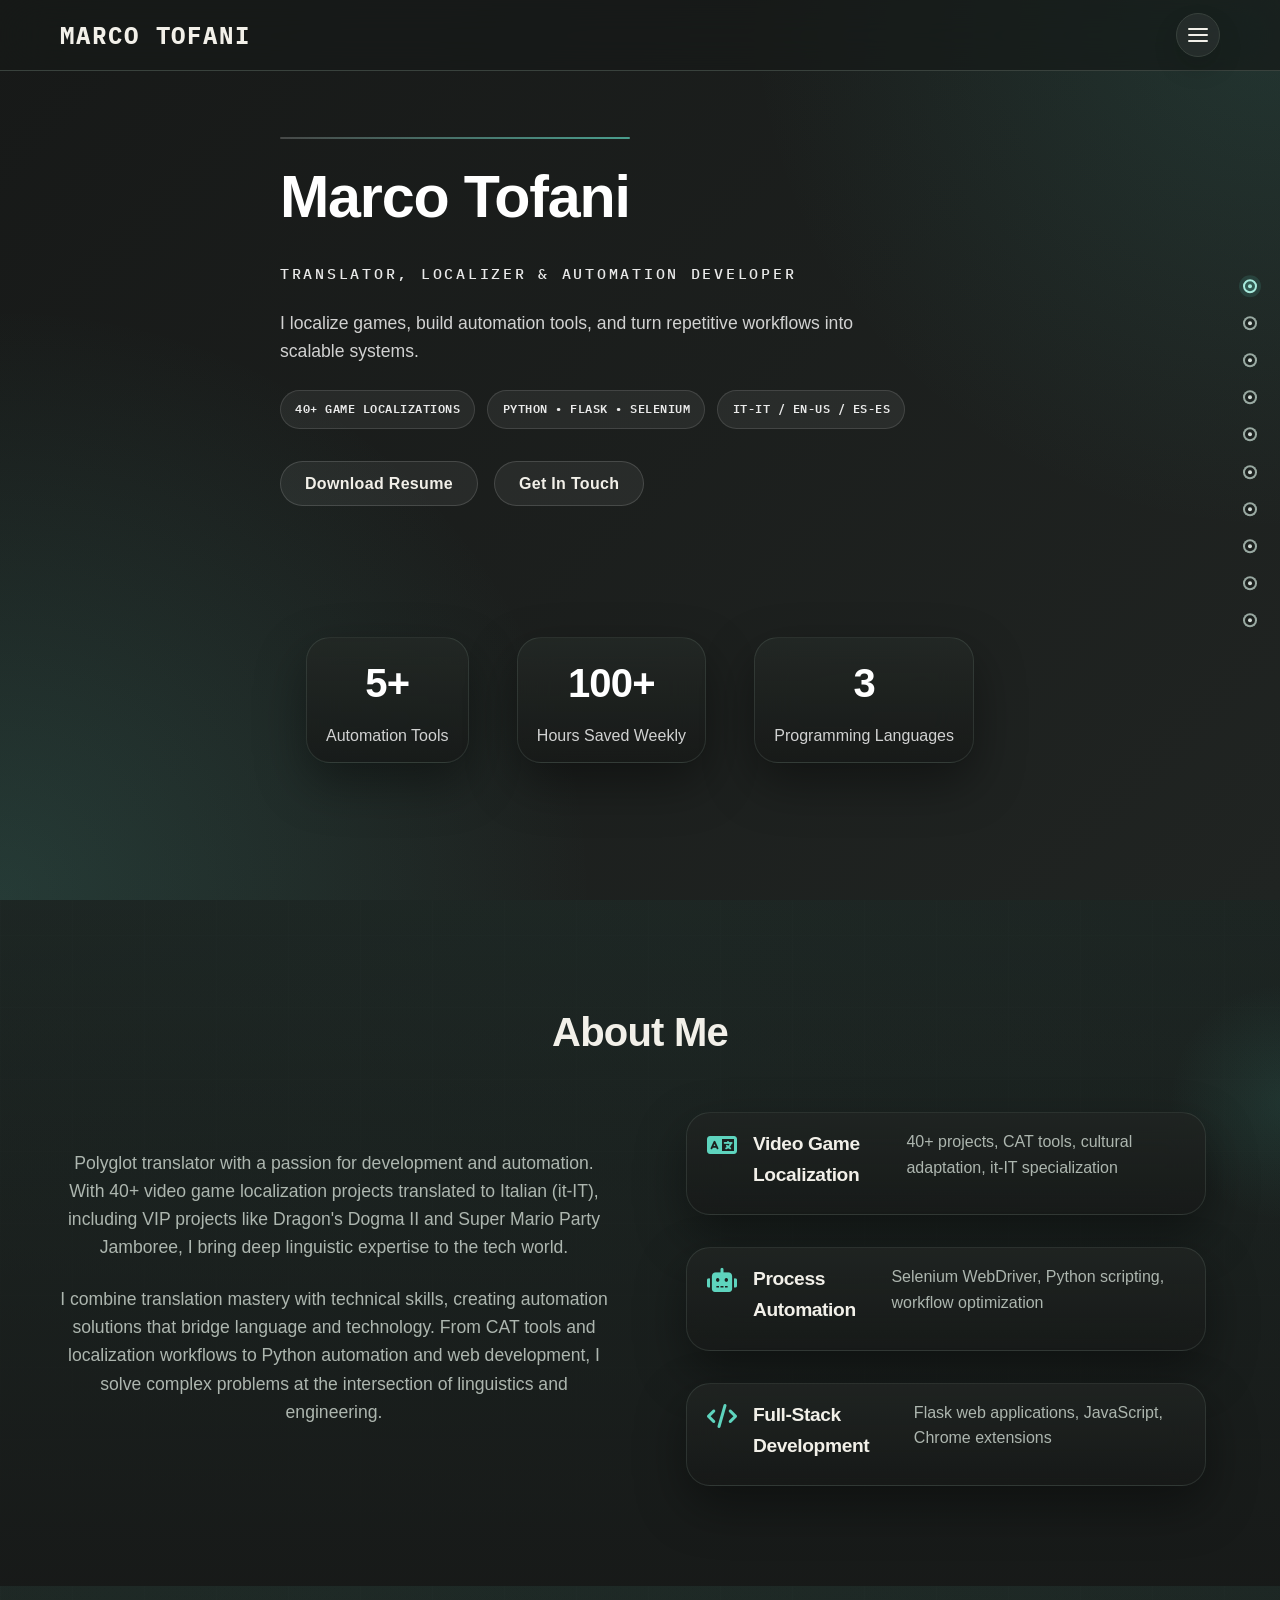
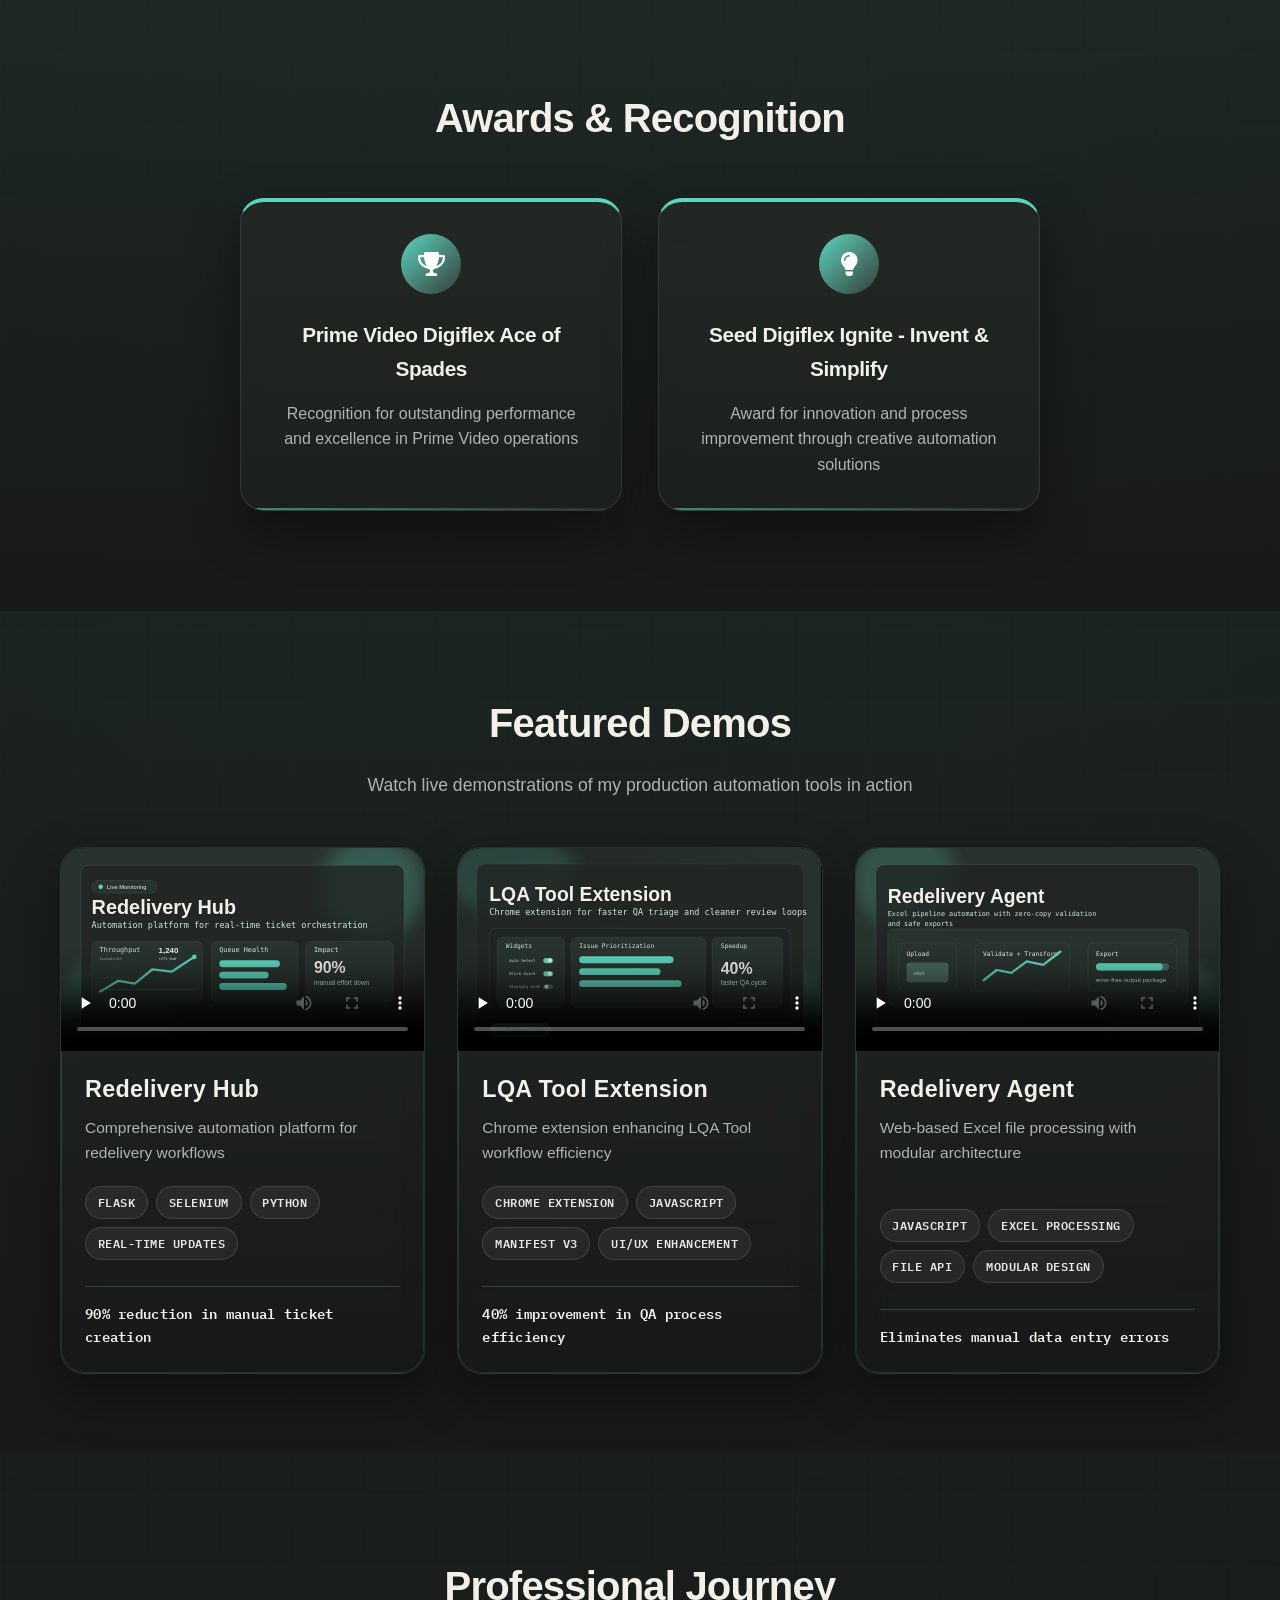
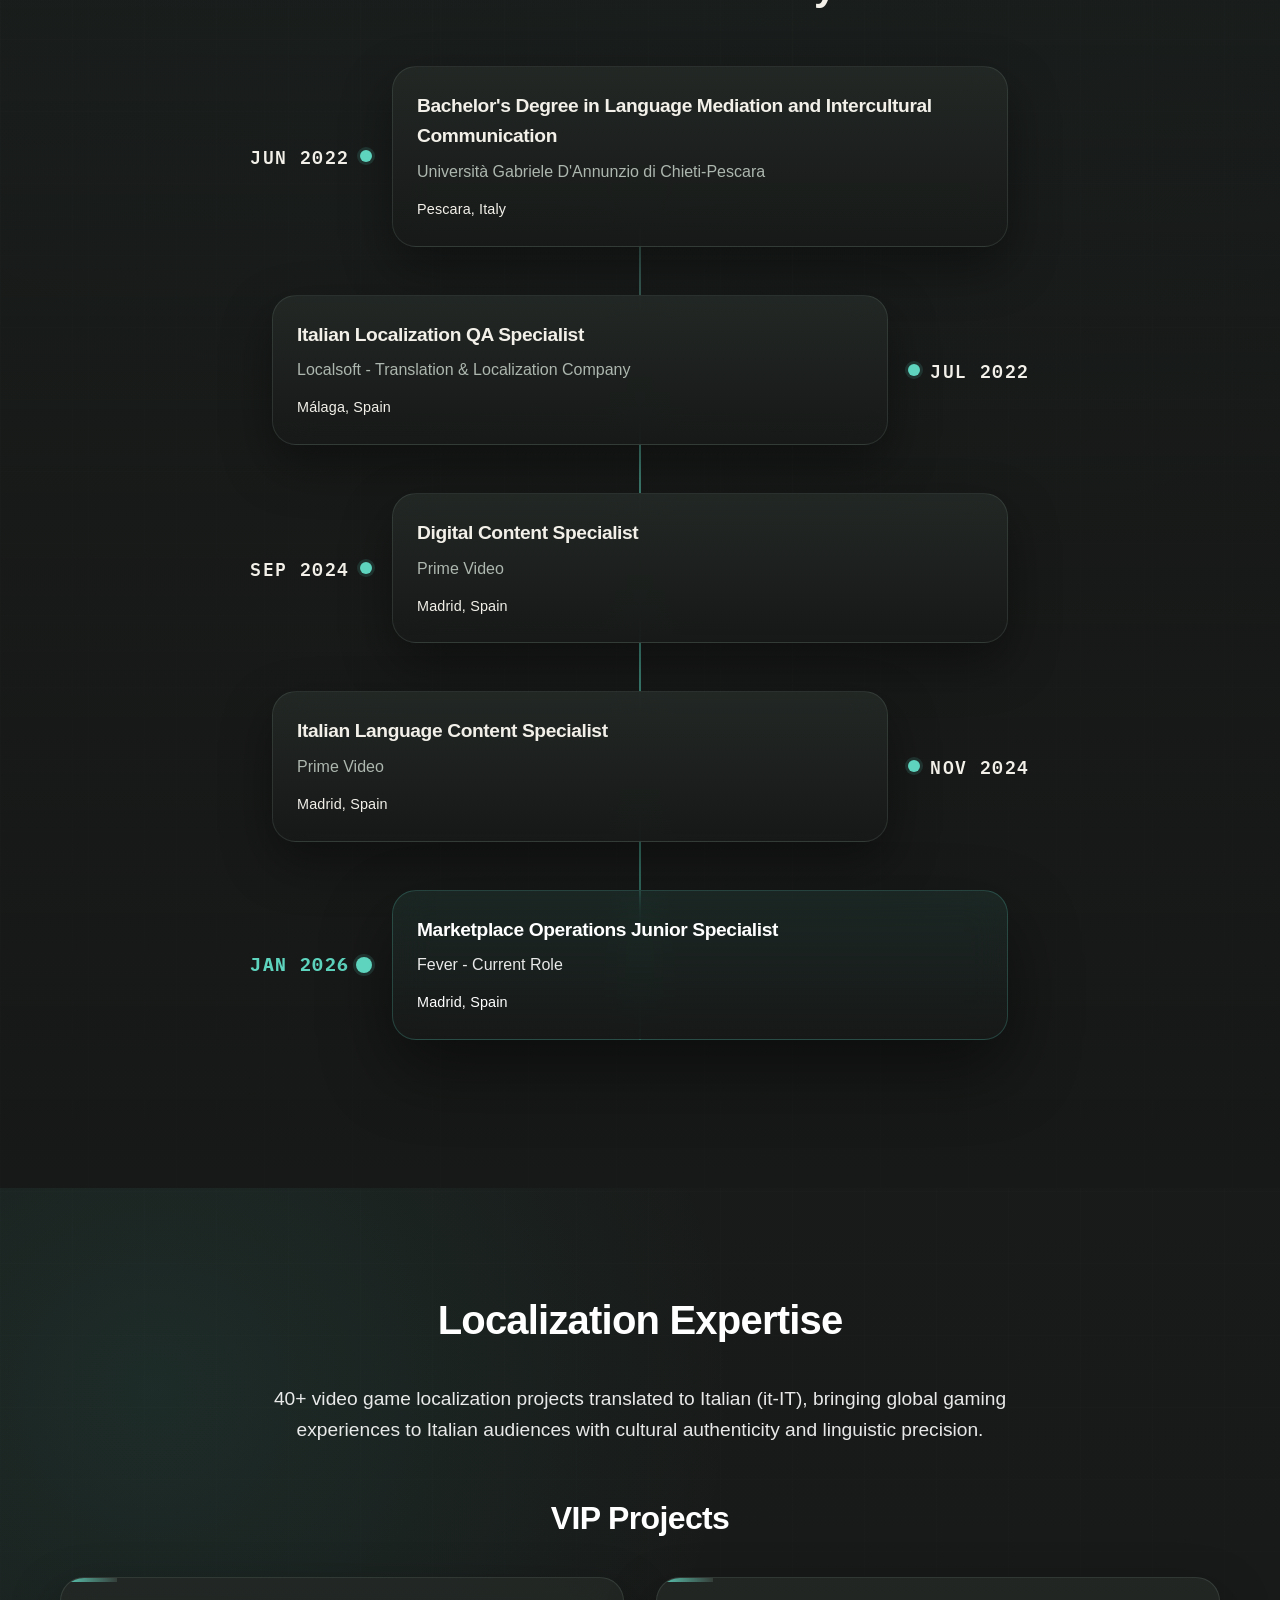
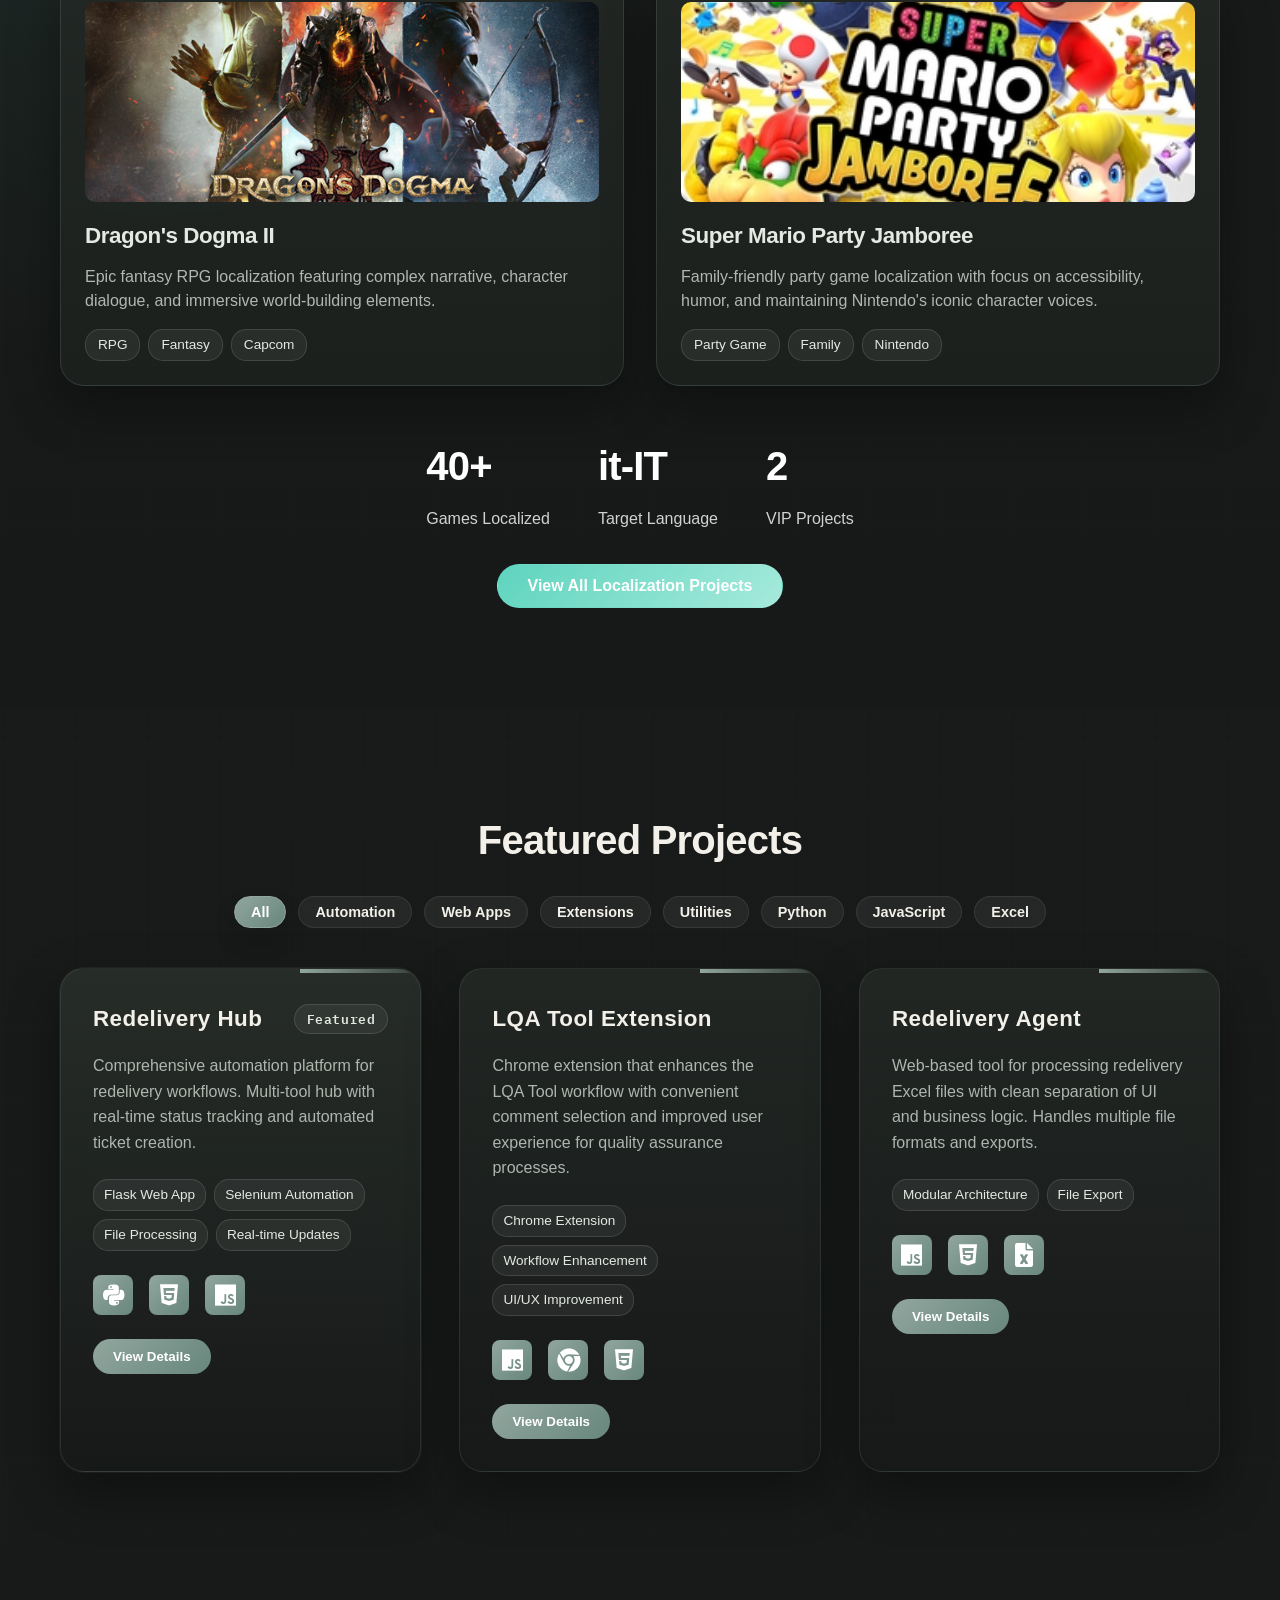
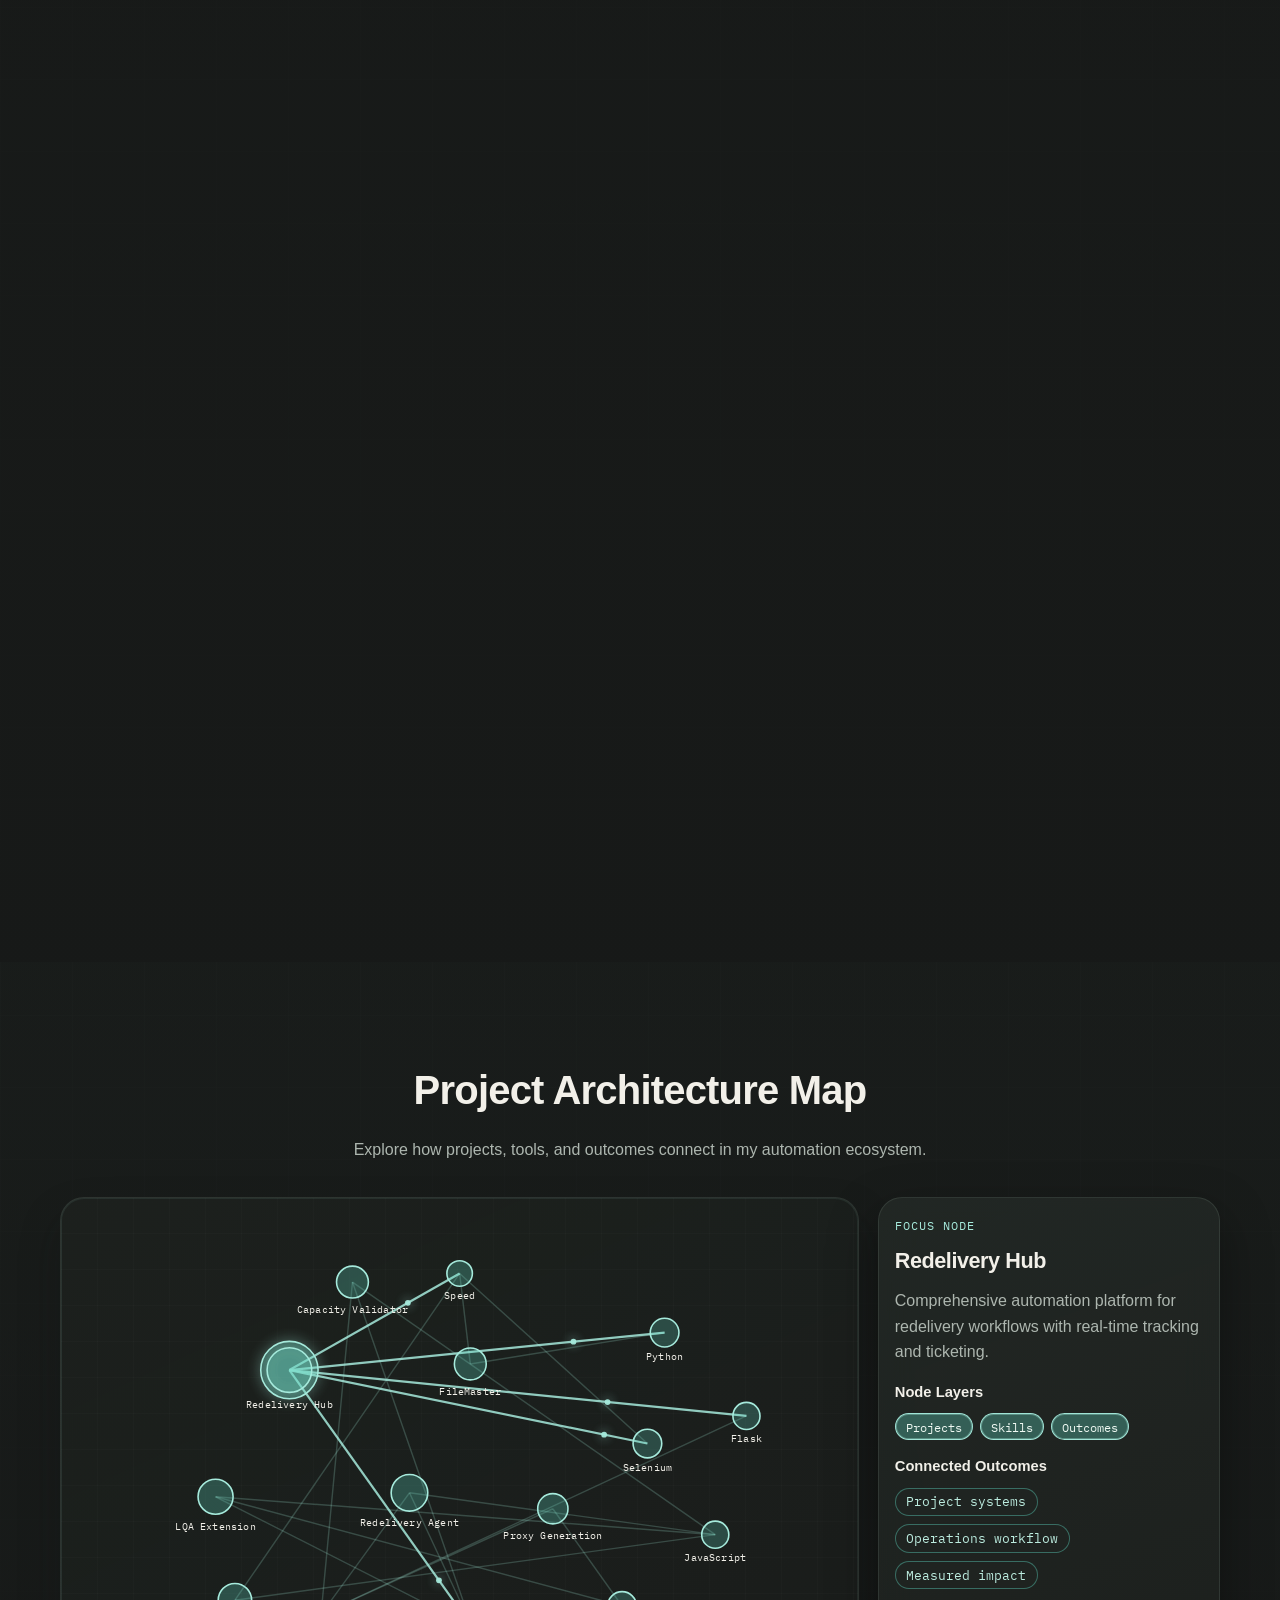
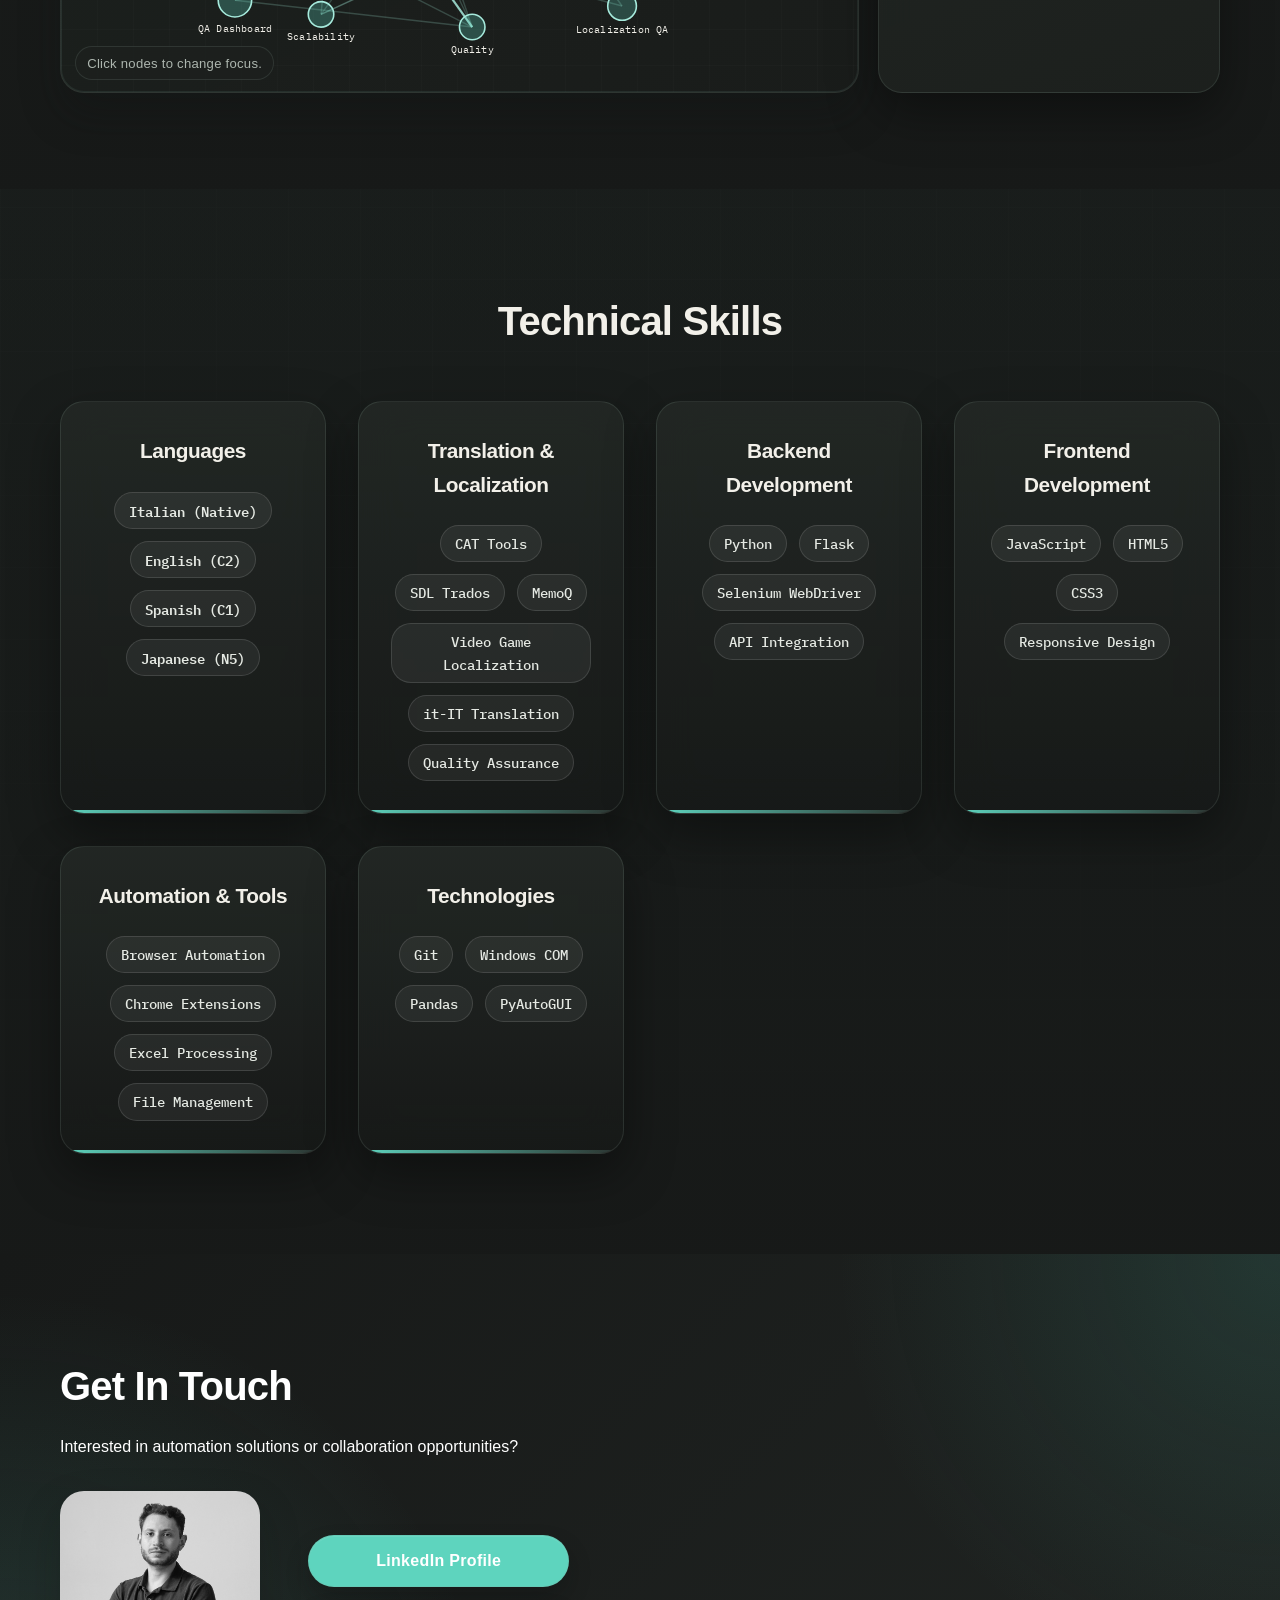
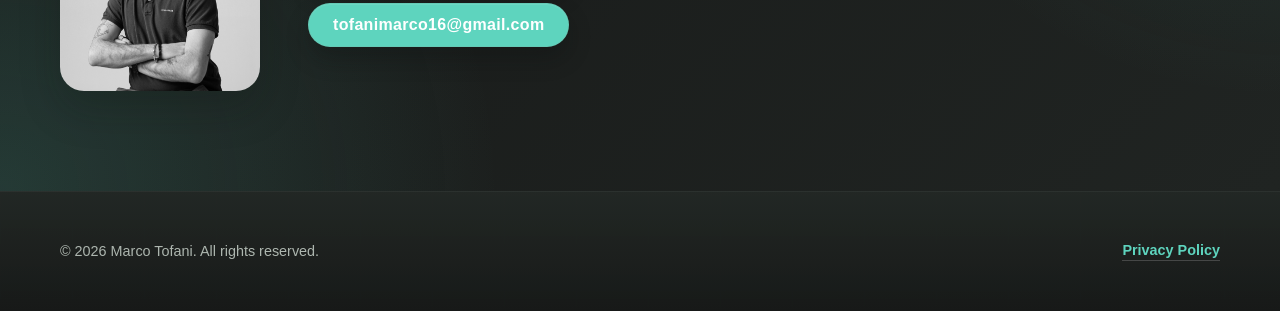
==== commit 0497e102: "Add files via upload" ====
--- a/index.html
+++ b/index.html
@@ -16,10 +16,10 @@
     <link rel="alternate" hreflang="it" href="https://marcotof.github.io/it/">
     <link rel="alternate" hreflang="es" href="https://marcotof.github.io/es/">
     <link rel="alternate" hreflang="x-default" href="https://marcotof.github.io/">
-    <link rel="icon" href="/favicon.ico?v=20260311" sizes="any">
-    <link rel="shortcut icon" href="/favicon.ico?v=20260311">
-    <link rel="icon" type="image/svg+xml" href="/favicon/favicon.svg?v=20260311">
-    <link rel="icon" type="image/png" sizes="96x96" href="/favicon/favicon-96x96.png?v=20260311">
+    <link rel="icon" href="/favicon/favicon.ico?v=20261012" sizes="any">
+    <link rel="shortcut icon" href="/favicon/favicon.ico?v=20261012">
+    <link rel="icon" type="image/svg+xml" href="/favicon/favicon.svg?v=20261012">
+    <link rel="icon" type="image/png" sizes="96x96" href="/favicon/favicon-96x96.png?v=20261012">
     <link rel="preconnect" href="https://fonts.googleapis.com" crossorigin>
     <link rel="preconnect" href="https://fonts.gstatic.com" crossorigin>
 
@@ -255,8 +255,8 @@
                         <video controls playsinline preload="none" poster="./poster-redelivery-hub.svg"
                             data-poster-svg="./poster-redelivery-hub.svg" data-poster-title="Redelivery Hub"
                             data-poster-subtitle="Automation platform · Flask · Selenium"
-                            data-poster-impact="Real-time monitoring & ticketing" data-poster-accent1="#22c55e"
-                            data-poster-accent2="#38bdf8" data-poster-btn1="Demo Preview" data-poster-btn2="Track"
+                            data-poster-impact="Real-time monitoring & ticketing" data-poster-accent1="#5ed4be"
+                            data-poster-accent2="#49bca6" data-poster-btn1="Demo Preview" data-poster-btn2="Track"
                             data-poster-left="Status Tracker">
                             <source src="demo-redelivery-hub.mp4" type="video/mp4">
                             Your browser does not support the video tag.
@@ -283,8 +283,8 @@
                         <video controls playsinline preload="none" poster="./poster-lqa-extension.svg"
                             data-poster-svg="./poster-lqa-extension.svg" data-poster-title="LQA Tool Extension"
                             data-poster-subtitle="Chrome Extension · Workflow enhancements · Manifest V3"
-                            data-poster-impact="UI enhancements & QA speedup" data-poster-accent1="#38bdf8"
-                            data-poster-accent2="#22c55e" data-poster-btn1="Select" data-poster-btn2="Blurb"
+                            data-poster-impact="UI enhancements & QA speedup" data-poster-accent1="#49bca6"
+                            data-poster-accent2="#5ed4be" data-poster-btn1="Select" data-poster-btn2="Blurb"
                             data-poster-left="QA Speedup">
                             <source src="demo-lqa-extension.mp4" type="video/mp4">
                             Your browser does not support the video tag.
@@ -311,8 +311,8 @@
                         <video controls playsinline preload="none" poster="./poster-redelivery-agent.svg"
                             data-poster-svg="./poster-redelivery-agent.svg" data-poster-title="Redelivery Agent"
                             data-poster-subtitle="Web-based Excel processing · Modular JS · File API"
-                            data-poster-impact="Data validation & error-free exports" data-poster-accent1="#22c55e"
-                            data-poster-accent2="#38bdf8" data-poster-btn1="Upload" data-poster-btn2="Export"
+                            data-poster-impact="Data validation & error-free exports" data-poster-accent1="#5ed4be"
+                            data-poster-accent2="#49bca6" data-poster-btn1="Upload" data-poster-btn2="Export"
                             data-poster-left="Data Validation">
                             <source src="demo-redelivery-agent.mp4" type="video/mp4">
                             Your browser does not support the video tag.
--- a/styles.css
+++ b/styles.css
@@ -7,98 +7,98 @@
 :root {
     --font-sans: "Inter", "SF Pro Display", "SF Pro Text", "Segoe UI", sans-serif;
     --font-mono: "IBM Plex Mono", "SFMono-Regular", "Consolas", monospace;
-    --bg-primary: #0b0f14;
-    --bg-secondary: #111827;
-    --bg-gradient-start: #0b0f14;
-    --bg-gradient-end: #111827;
+    --bg-primary: #171918;
+    --bg-secondary: #202422;
+    --bg-gradient-start: #171918;
+    --bg-gradient-end: #202422;
     --text-primary: #1b1f24;
-    --text-secondary: #111827;
+    --text-secondary: #202422;
     --text-light: #5b5f66;
     --border-color: #d7cbb9;
-    --card-bg: rgba(17, 24, 39, 0.92);
-    --card-hover: rgba(30, 41, 59, 0.95);
-    --shadow: rgba(4, 10, 22, 0.18);
-    --navbar-bg: rgba(11, 15, 20, 0.72);
-    --accent-color: #1ecad1;
-    --accent-light: #8be8ff;
-    --accent-dark: #0f8a8f;
-    --accent-2: #5d9dff;
-    --accent-3: #fbbf24;
-    --surface-1: #0b0f14;
-    --surface-2: #121a24;
-    --surface-3: #17212f;
+    --card-bg: rgba(32, 36, 34, 0.92);
+    --card-hover: rgba(44, 51, 46, 0.95);
+    --shadow: rgba(12, 16, 14, 0.18);
+    --navbar-bg: rgba(23, 25, 24, 0.72);
+    --accent-color: #5ed4be;
+    --accent-light: #a6eadc;
+    --accent-dark: #319a86;
+    --accent-2: #49bca6;
+    --accent-3: #a6eadc;
+    --surface-1: #171918;
+    --surface-2: #232826;
+    --surface-3: #2a302d;
     --chip-bg: rgba(255, 255, 255, 0.06);
     --chip-border: rgba(255, 255, 255, 0.12);
-    --chip-text: #e2e8f0;
-    --btn-primary-bg: linear-gradient(135deg, rgba(30, 202, 209, 0.95), rgba(93, 157, 255, 0.92));
-    --btn-primary-bg-hover: linear-gradient(135deg, rgba(93, 157, 255, 0.96), rgba(30, 202, 209, 0.94));
+    --chip-text: #e5e9e3;
+    --btn-primary-bg: linear-gradient(135deg, rgba(94, 212, 190, 0.95), rgba(73, 188, 166, 0.92));
+    --btn-primary-bg-hover: linear-gradient(135deg, rgba(73, 188, 166, 0.96), rgba(94, 212, 190, 0.94));
     --btn-secondary-bg: rgba(255, 255, 255, 0.06);
     --btn-secondary-border: rgba(255, 255, 255, 0.14);
-    --btn-secondary-text: #f8fafc;
-    --card-group-1-bg: rgba(18, 28, 40, 0.9);
-    --card-group-1-border: rgba(120, 144, 168, 0.18);
-    --card-group-1-accent: #1ecad1;
-    --card-group-2-bg: rgba(17, 31, 26, 0.88);
-    --card-group-2-border: rgba(78, 124, 106, 0.18);
-    --card-group-2-accent: #34d399;
-    --card-group-3-bg: rgba(42, 22, 12, 0.9);
-    --card-group-3-border: rgba(138, 87, 54, 0.2);
-    --card-group-3-accent: #f97316;
-    --card-group-4-bg: rgba(18, 24, 33, 0.9);
-    --card-group-4-border: rgba(112, 128, 151, 0.16);
-    --card-group-4-accent: #7c8aa3;
+    --btn-secondary-text: #f2f0e9;
+    --card-group-1-bg: rgba(35, 40, 37, 0.9);
+    --card-group-1-border: rgba(133, 157, 145, 0.18);
+    --card-group-1-accent: #5ed4be;
+    --card-group-2-bg: rgba(35, 40, 37, 0.88);
+    --card-group-2-border: rgba(133, 157, 145, 0.18);
+    --card-group-2-accent: #5ed4be;
+    --card-group-3-bg: rgba(35, 40, 37, 0.9);
+    --card-group-3-border: rgba(133, 157, 145, 0.2);
+    --card-group-3-accent: #5ed4be;
+    --card-group-4-bg: rgba(35, 40, 37, 0.9);
+    --card-group-4-border: rgba(133, 157, 145, 0.16);
+    --card-group-4-accent: #91a69e;
     --premium-card-radius: 24px;
-    --premium-card-shadow: 0 20px 50px rgba(4, 10, 22, 0.18);
-    --premium-card-shadow-hover: 0 28px 64px rgba(4, 10, 22, 0.28);
+    --premium-card-shadow: 0 20px 50px rgba(12, 16, 14, 0.18);
+    --premium-card-shadow-hover: 0 28px 64px rgba(12, 16, 14, 0.28);
     --btn-group-1-bg: linear-gradient(135deg, var(--card-group-1-accent), var(--accent-color));
     --btn-group-1-hover: linear-gradient(135deg, var(--accent-color), var(--card-group-1-accent));
     --btn-group-3-bg: linear-gradient(135deg, var(--card-group-3-accent), var(--accent-3));
     --btn-group-3-hover: linear-gradient(135deg, var(--accent-3), var(--card-group-3-accent));
-    --btn-group-4-bg: linear-gradient(135deg, var(--card-group-4-accent), #546278);
-    --btn-group-4-hover: linear-gradient(135deg, #546278, var(--card-group-4-accent));
+    --btn-group-4-bg: linear-gradient(135deg, var(--card-group-4-accent), #68877c);
+    --btn-group-4-hover: linear-gradient(135deg, #68877c, var(--card-group-4-accent));
 }
 
 body.dark-mode {
-    --bg-primary: #0b0f14;
-    --bg-secondary: #111827;
-    --bg-gradient-start: #0b0f14;
-    --bg-gradient-end: #111827;
-    --text-primary: #e4e4e7;
-    --text-secondary: #f1f5f9;
-    --text-light: #a1a1aa;
-    --border-color: #2a3442;
-    --card-bg: rgba(17, 24, 39, 0.92);
-    --card-hover: rgba(30, 41, 59, 0.95);
-    --shadow: rgba(4, 10, 22, 0.38);
-    --navbar-bg: rgba(11, 15, 20, 0.72);
-    --accent-color: #1ecad1;
-    --accent-light: #8be8ff;
-    --accent-dark: #0f8a8f;
-    --accent-2: #5d9dff;
-    --accent-3: #fbbf24;
-    --surface-1: #0b0f14;
-    --surface-2: #121a24;
-    --surface-3: #17212f;
+    --bg-primary: #171918;
+    --bg-secondary: #202422;
+    --bg-gradient-start: #171918;
+    --bg-gradient-end: #202422;
+    --text-primary: #f2f0e9;
+    --text-secondary: #f2f0e9;
+    --text-light: #adb6af;
+    --border-color: #39423d;
+    --card-bg: rgba(32, 36, 34, 0.92);
+    --card-hover: rgba(44, 51, 46, 0.95);
+    --shadow: rgba(12, 16, 14, 0.38);
+    --navbar-bg: rgba(23, 25, 24, 0.72);
+    --accent-color: #5ed4be;
+    --accent-light: #a6eadc;
+    --accent-dark: #319a86;
+    --accent-2: #49bca6;
+    --accent-3: #a6eadc;
+    --surface-1: #171918;
+    --surface-2: #232826;
+    --surface-3: #2a302d;
     --chip-bg: rgba(255, 255, 255, 0.06);
     --chip-border: rgba(255, 255, 255, 0.12);
-    --chip-text: #e2e8f0;
-    --btn-primary-bg: linear-gradient(135deg, rgba(30, 202, 209, 0.95), rgba(93, 157, 255, 0.92));
-    --btn-primary-bg-hover: linear-gradient(135deg, rgba(93, 157, 255, 0.96), rgba(30, 202, 209, 0.94));
+    --chip-text: #e5e9e3;
+    --btn-primary-bg: linear-gradient(135deg, rgba(94, 212, 190, 0.95), rgba(73, 188, 166, 0.92));
+    --btn-primary-bg-hover: linear-gradient(135deg, rgba(73, 188, 166, 0.96), rgba(94, 212, 190, 0.94));
     --btn-secondary-bg: rgba(255, 255, 255, 0.06);
     --btn-secondary-border: rgba(255, 255, 255, 0.14);
-    --btn-secondary-text: #f8fafc;
-    --card-group-1-bg: rgba(18, 28, 40, 0.9);
-    --card-group-1-border: rgba(120, 144, 168, 0.18);
-    --card-group-1-accent: #1ecad1;
-    --card-group-2-bg: rgba(17, 31, 26, 0.88);
-    --card-group-2-border: rgba(78, 124, 106, 0.18);
-    --card-group-2-accent: #34d399;
-    --card-group-3-bg: rgba(42, 22, 12, 0.9);
-    --card-group-3-border: rgba(138, 87, 54, 0.2);
-    --card-group-3-accent: #f97316;
-    --card-group-4-bg: rgba(18, 24, 33, 0.9);
-    --card-group-4-border: rgba(112, 128, 151, 0.16);
-    --card-group-4-accent: #7c8aa3;
+    --btn-secondary-text: #f2f0e9;
+    --card-group-1-bg: rgba(35, 40, 37, 0.9);
+    --card-group-1-border: rgba(133, 157, 145, 0.18);
+    --card-group-1-accent: #5ed4be;
+    --card-group-2-bg: rgba(35, 40, 37, 0.88);
+    --card-group-2-border: rgba(133, 157, 145, 0.18);
+    --card-group-2-accent: #5ed4be;
+    --card-group-3-bg: rgba(35, 40, 37, 0.9);
+    --card-group-3-border: rgba(133, 157, 145, 0.2);
+    --card-group-3-accent: #5ed4be;
+    --card-group-4-bg: rgba(35, 40, 37, 0.9);
+    --card-group-4-border: rgba(133, 157, 145, 0.16);
+    --card-group-4-accent: #91a69e;
     --premium-card-radius: 24px;
     --premium-card-shadow: 0 20px 50px rgba(0, 0, 0, 0.38);
     --premium-card-shadow-hover: 0 30px 70px rgba(0, 0, 0, 0.46);
@@ -106,8 +106,8 @@
     --btn-group-1-hover: linear-gradient(135deg, var(--accent-color), var(--card-group-1-accent));
     --btn-group-3-bg: linear-gradient(135deg, var(--card-group-3-accent), var(--accent-3));
     --btn-group-3-hover: linear-gradient(135deg, var(--accent-3), var(--card-group-3-accent));
-    --btn-group-4-bg: linear-gradient(135deg, var(--card-group-4-accent), #546278);
-    --btn-group-4-hover: linear-gradient(135deg, #546278, var(--card-group-4-accent));
+    --btn-group-4-bg: linear-gradient(135deg, var(--card-group-4-accent), #68877c);
+    --btn-group-4-hover: linear-gradient(135deg, #68877c, var(--card-group-4-accent));
 }
 
 body {
@@ -116,12 +116,12 @@
     color: var(--text-primary);
     background-color: var(--bg-primary);
     background-image:
-        radial-gradient(circle at 12% 14%, rgba(30, 202, 209, 0.08), transparent 30%),
-        radial-gradient(circle at 82% 14%, rgba(93, 157, 255, 0.07), transparent 28%),
-        radial-gradient(circle at 50% 100%, rgba(249, 115, 22, 0.04), transparent 40%),
+        radial-gradient(circle at 12% 14%, rgba(94, 212, 190, 0.08), transparent 30%),
+        radial-gradient(circle at 82% 14%, rgba(73, 188, 166, 0.07), transparent 28%),
+        radial-gradient(circle at 50% 100%, rgba(94, 212, 190, 0.04), transparent 40%),
         linear-gradient(180deg, rgba(255, 255, 255, 0.015), transparent 22%),
-        linear-gradient(90deg, rgba(148, 163, 184, 0.018) 1px, transparent 1px),
-        linear-gradient(0deg, rgba(148, 163, 184, 0.018) 1px, transparent 1px);
+        linear-gradient(90deg, rgba(145, 166, 158, 0.018) 1px, transparent 1px),
+        linear-gradient(0deg, rgba(145, 166, 158, 0.018) 1px, transparent 1px);
     background-size: 100% 100%, 100% 100%, 100% 100%, 100% 100%, 72px 72px, 72px 72px;
     transition: background 0.3s ease, color 0.3s ease;
 }
@@ -166,7 +166,7 @@
     z-index: 1000;
     padding: 1rem 0;
     border-bottom: 1px solid var(--border-color);
-    box-shadow: 0 12px 30px rgba(4, 10, 22, 0.12);
+    box-shadow: 0 12px 30px rgba(12, 16, 14, 0.12);
     transition: background 0.3s ease, border-color 0.3s ease, box-shadow 0.3s ease;
 }
 
@@ -211,11 +211,11 @@
     left: 50%;
     top: 78px;
     flex-direction: column;
-    background: rgba(11, 15, 20, 0.86);
+    background: rgba(23, 25, 24, 0.86);
     width: min(560px, calc(100% - 2rem));
     text-align: center;
     transition: opacity 0.25s ease, transform 0.25s ease, box-shadow 0.25s ease;
-    box-shadow: 0 30px 70px rgba(4, 10, 22, 0.28);
+    box-shadow: 0 30px 70px rgba(12, 16, 14, 0.28);
     padding: 0.75rem 0 1.4rem 0;
     gap: 0;
     border: 1px solid var(--border-color);
@@ -342,8 +342,8 @@
     padding: 0.9rem 1.25rem 1.1rem;
     border-radius: 24px;
     border: 1px solid var(--border-color);
-    background: linear-gradient(180deg, rgba(17, 24, 39, 0.96), rgba(11, 15, 20, 0.9));
-    box-shadow: 0 18px 40px rgba(4, 10, 22, 0.22);
+    background: linear-gradient(180deg, rgba(32, 36, 34, 0.96), rgba(23, 25, 24, 0.9));
+    box-shadow: 0 18px 40px rgba(12, 16, 14, 0.22);
     flex-direction: column;
     gap: 0.5rem;
     opacity: 0;
@@ -379,7 +379,7 @@
     font-family: "Segoe UI Emoji", "Apple Color Emoji", "Noto Color Emoji", var(--font-sans);
     cursor: pointer;
     transition: transform 0.2s ease, box-shadow 0.2s ease, border-color 0.2s ease;
-    box-shadow: 0 8px 18px rgba(4, 10, 22, 0.14);
+    box-shadow: 0 8px 18px rgba(12, 16, 14, 0.14);
 }
 
 .nav-menu .lang-pill:hover {
@@ -421,7 +421,7 @@
     align-items: center;
     gap: 4px;
     z-index: 3;
-    box-shadow: 0 12px 24px rgba(4, 10, 22, 0.16);
+    box-shadow: 0 12px 24px rgba(12, 16, 14, 0.16);
     transition: transform 0.2s ease, box-shadow 0.2s ease, border-color 0.2s ease;
 }
 
@@ -562,9 +562,9 @@
         width: 46px;
         height: 46px;
         border-radius: 999px;
-        border: 1px solid rgba(207, 236, 255, 0.45);
-        background: rgba(8, 18, 30, 0.58);
-        color: #ecfeff;
+        border: 1px solid rgba(220, 241, 232, 0.45);
+        background: rgba(26, 29, 27, 0.58);
+        color: #eff9f3;
         display: inline-flex;
         align-items: center;
         justify-content: center;
@@ -590,10 +590,10 @@
     }
 
     body:not(.dark-mode) .mobile-section-arrow {
-        border-color: rgba(15, 23, 42, 0.28);
+        border-color: rgba(26, 29, 27, 0.28);
         background: rgba(255, 255, 255, 0.84);
         color: #0f172a;
-        box-shadow: 0 10px 20px rgba(15, 23, 42, 0.16);
+        box-shadow: 0 10px 20px rgba(26, 29, 27, 0.16);
     }
 
     .mobile-section-arrow:focus-visible {
@@ -634,8 +634,8 @@
         width: 14px;
         height: 14px;
         border-radius: 50%;
-        border: 2px solid rgba(207, 236, 255, 0.65);
-        background: rgba(8, 18, 30, 0.38);
+        border: 2px solid rgba(220, 241, 232, 0.65);
+        background: rgba(26, 29, 27, 0.38);
         display: inline-flex;
         align-items: center;
         justify-content: center;
@@ -647,17 +647,17 @@
         width: 4px;
         height: 4px;
         border-radius: 50%;
-        background: rgba(236, 254, 255, 0.85);
+        background: rgba(239, 249, 243, 0.85);
         transition: background 0.2s ease;
     }
 
     body:not(.dark-mode) .scrollspy-dot {
-        border-color: rgba(17, 24, 39, 0.44);
+        border-color: rgba(32, 36, 34, 0.44);
         background: rgba(255, 255, 255, 0.68);
     }
 
     body:not(.dark-mode) .scrollspy-dot::after {
-        background: rgba(17, 24, 39, 0.5);
+        background: rgba(32, 36, 34, 0.5);
     }
 
     .scrollspy-dot:hover {
@@ -667,8 +667,8 @@
 
     .scrollspy-dot.is-active {
         border-color: var(--accent-light);
-        background: rgba(30, 202, 209, 0.28);
-        box-shadow: 0 0 0 4px rgba(30, 202, 209, 0.14);
+        background: rgba(94, 212, 190, 0.28);
+        box-shadow: 0 0 0 4px rgba(94, 212, 190, 0.14);
     }
 
     .scrollspy-dot.is-active::after {
@@ -690,8 +690,8 @@
     align-items: flex-start;
     text-align: left;
     background:
-        radial-gradient(circle at top right, rgba(93, 157, 255, 0.14), transparent 34%),
-        radial-gradient(circle at bottom left, rgba(30, 202, 209, 0.16), transparent 38%),
+        radial-gradient(circle at top right, rgba(73, 188, 166, 0.14), transparent 34%),
+        radial-gradient(circle at bottom left, rgba(94, 212, 190, 0.16), transparent 38%),
         linear-gradient(135deg, var(--bg-gradient-start) 0%, var(--bg-gradient-end) 100%);
     color: white;
     padding: 0 20px;
@@ -723,7 +723,7 @@
     top: 0;
     width: 100%;
     height: 2px;
-    background: linear-gradient(90deg, rgba(255, 255, 255, 0.2), rgba(30, 202, 209, 0.7));
+    background: linear-gradient(90deg, rgba(255, 255, 255, 0.2), rgba(94, 212, 190, 0.7));
     border-radius: 999px;
 }
 
@@ -816,7 +816,7 @@
     .btn-primary:hover {
         background: var(--btn-group-1-hover);
         transform: translateY(-2px);
-        box-shadow: 0 16px 30px rgba(30, 202, 209, 0.18);
+        box-shadow: 0 16px 30px rgba(94, 212, 190, 0.18);
     }
 
     .btn-secondary:hover {
@@ -824,7 +824,7 @@
         border-color: rgba(255, 255, 255, 0.22);
         color: #ffffff;
         transform: translateY(-2px);
-        box-shadow: 0 12px 26px rgba(4, 10, 22, 0.24);
+        box-shadow: 0 12px 26px rgba(12, 16, 14, 0.24);
     }
 }
 
@@ -839,7 +839,7 @@
 }
 
 .hero-stats .stat {
-    background: linear-gradient(180deg, rgba(18, 28, 40, 0.9), rgba(11, 15, 20, 0.84));
+    background: linear-gradient(180deg, rgba(35, 40, 37, 0.9), rgba(23, 25, 24, 0.84));
     border: 1px solid var(--card-group-1-border);
     padding: 0.85rem 1.2rem;
     border-radius: var(--premium-card-radius);
@@ -865,7 +865,7 @@
 /* About Section */
 .about {
     padding: 100px 0;
-    background: linear-gradient(180deg, rgba(12, 18, 26, 0.42) 0%, rgba(11, 15, 20, 0.96) 100%);
+    background: linear-gradient(180deg, rgba(26, 29, 27, 0.42) 0%, rgba(23, 25, 24, 0.96) 100%);
     position: relative;
     overflow: hidden;
 }
@@ -877,7 +877,7 @@
     width: 240px;
     height: 240px;
     border-radius: 50%;
-    background: radial-gradient(circle, rgba(93, 157, 255, 0.12), transparent 70%);
+    background: radial-gradient(circle, rgba(73, 188, 166, 0.12), transparent 70%);
     pointer-events: none;
 }
 
@@ -910,7 +910,7 @@
     border-radius: 24px;
     overflow: hidden;
     align-self: flex-start;
-    box-shadow: 0 18px 40px rgba(4, 10, 22, 0.22);
+    box-shadow: 0 18px 40px rgba(12, 16, 14, 0.22);
 }
 
 .profile-picture img {
@@ -961,7 +961,7 @@
     align-items: flex-start;
     gap: 1rem;
     text-align: left;
-    background: linear-gradient(180deg, rgba(17, 24, 39, 0.9), rgba(11, 15, 20, 0.82));
+    background: linear-gradient(180deg, rgba(32, 36, 34, 0.9), rgba(23, 25, 24, 0.82));
     border: 1px solid var(--card-group-2-border);
     padding: 1rem 1.25rem;
     border-radius: var(--premium-card-radius);
@@ -989,7 +989,7 @@
 /* Awards Section */
 .awards {
     padding: 100px 0;
-    background: linear-gradient(180deg, rgba(20, 16, 12, 0.38) 0%, rgba(11, 15, 20, 0.96) 100%);
+    background: linear-gradient(180deg, rgba(29, 33, 30, 0.38) 0%, rgba(23, 25, 24, 0.96) 100%);
 }
 
 .awards h2 {
@@ -1008,7 +1008,7 @@
 }
 
 .award-card {
-    background: linear-gradient(180deg, rgba(42, 22, 12, 0.92), rgba(29, 15, 8, 0.88));
+    background: linear-gradient(180deg, rgba(35, 40, 37, 0.92), rgba(29, 33, 30, 0.88));
     padding: 2rem;
     border-radius: var(--premium-card-radius);
     text-align: center;
@@ -1034,7 +1034,7 @@
 .award-card:hover {
     transform: translateY(-5px);
     box-shadow: var(--premium-card-shadow-hover);
-    background: linear-gradient(180deg, rgba(42, 22, 12, 0.96), rgba(29, 15, 8, 0.92));
+    background: linear-gradient(180deg, rgba(35, 40, 37, 0.96), rgba(29, 33, 30, 0.92));
     border-color: var(--card-group-3-border);
 }
 
@@ -1069,7 +1069,7 @@
 /* Timeline Section */
 .timeline {
     padding: 100px 0;
-    background: linear-gradient(180deg, rgba(12, 18, 26, 0.4) 0%, rgba(11, 15, 20, 0.96) 100%);
+    background: linear-gradient(180deg, rgba(26, 29, 27, 0.4) 0%, rgba(23, 25, 24, 0.96) 100%);
     position: relative;
 }
 
@@ -1077,7 +1077,7 @@
     content: '';
     position: absolute;
     inset: 0;
-    background: linear-gradient(90deg, rgba(148, 163, 184, 0.025) 1px, transparent 1px);
+    background: linear-gradient(90deg, rgba(145, 166, 158, 0.025) 1px, transparent 1px);
     background-size: 88px 88px;
     opacity: 0.32;
     pointer-events: none;
@@ -1104,7 +1104,7 @@
     top: 0;
     bottom: 0;
     width: 2px;
-    background: linear-gradient(180deg, rgba(148, 163, 184, 0.18), rgba(30, 202, 209, 0.62), rgba(93, 157, 255, 0.42));
+    background: linear-gradient(180deg, rgba(145, 166, 158, 0.18), rgba(94, 212, 190, 0.62), rgba(73, 188, 166, 0.42));
     transform: translateX(-50%);
 }
 
@@ -1139,7 +1139,7 @@
 
 .timeline-content {
     flex: 1;
-    background: linear-gradient(180deg, rgba(17, 31, 26, 0.96), rgba(11, 15, 20, 0.92));
+    background: linear-gradient(180deg, rgba(35, 40, 37, 0.96), rgba(23, 25, 24, 0.92));
     padding: 1.5rem;
     border-radius: 24px;
     margin: 0 2rem;
@@ -1152,10 +1152,10 @@
 }
 
 .timeline-item.current .timeline-content {
-    background: linear-gradient(180deg, rgba(30, 202, 209, 0.08), rgba(11, 15, 20, 0.94));
+    background: linear-gradient(180deg, rgba(94, 212, 190, 0.08), rgba(23, 25, 24, 0.94));
     color: white;
     border-left-color: var(--card-group-2-accent);
-    border-color: rgba(30, 202, 209, 0.22);
+    border-color: rgba(94, 212, 190, 0.22);
     box-shadow: var(--premium-card-shadow-hover);
 }
 
@@ -1203,7 +1203,7 @@
     width: 12px;
     height: 12px;
     background: var(--card-group-2-accent);
-    box-shadow: 0 0 0 3px rgba(30, 202, 209, 0.14);
+    box-shadow: 0 0 0 3px rgba(94, 212, 190, 0.14);
     border-radius: 50%;
     transform: translateY(-50%);
     z-index: 1;
@@ -1229,8 +1229,8 @@
 .localization {
     padding: 100px 0;
     background:
-        radial-gradient(circle at 12% 18%, rgba(93, 157, 255, 0.11), transparent 40%),
-        linear-gradient(180deg, rgba(12, 18, 26, 0.38) 0%, rgba(11, 15, 20, 0.96) 100%);
+        radial-gradient(circle at 12% 18%, rgba(73, 188, 166, 0.11), transparent 40%),
+        linear-gradient(180deg, rgba(26, 29, 27, 0.38) 0%, rgba(23, 25, 24, 0.96) 100%);
     color: white;
 }
 
@@ -1269,7 +1269,7 @@
 }
 
 .game-card {
-    background: linear-gradient(180deg, rgba(42, 22, 12, 0.9), rgba(29, 15, 8, 0.86));
+    background: linear-gradient(180deg, rgba(35, 40, 37, 0.9), rgba(29, 33, 30, 0.86));
     backdrop-filter: blur(18px) saturate(160%);
     padding: 1.5rem;
     border-radius: var(--premium-card-radius);
@@ -1293,7 +1293,7 @@
 
 .game-card:hover {
     transform: translateY(-5px);
-    background: linear-gradient(180deg, rgba(42, 22, 12, 0.96), rgba(29, 15, 8, 0.92));
+    background: linear-gradient(180deg, rgba(35, 40, 37, 0.96), rgba(29, 33, 30, 0.92));
     border-color: var(--card-group-3-border);
     box-shadow: var(--premium-card-shadow-hover);
 }
@@ -1339,11 +1339,11 @@
 .game-info h4 {
     font-size: 1.4rem;
     margin-bottom: 0.75rem;
-    color: #e2e8f0;
+    color: #e5e9e3;
 }
 
 .game-info p {
-    color: rgba(226, 232, 240, 0.75);
+    color: rgba(229, 233, 227, 0.75);
     line-height: 1.5;
     margin-bottom: 1rem;
 }
@@ -1404,13 +1404,13 @@
 .btn-localization:hover {
     background: var(--btn-group-3-hover);
     transform: translateY(-2px);
-    box-shadow: 0 12px 26px rgba(249, 115, 22, 0.3);
+    box-shadow: 0 12px 26px rgba(94, 212, 190, 0.3);
 }
 
 /* Projects Section */
 .projects {
     padding: 100px 0;
-    background: linear-gradient(180deg, rgba(12, 18, 26, 0.38) 0%, rgba(11, 15, 20, 0.96) 100%);
+    background: linear-gradient(180deg, rgba(26, 29, 27, 0.38) 0%, rgba(23, 25, 24, 0.96) 100%);
 }
 
 .projects h2 {
@@ -1443,14 +1443,14 @@
 .filter-chip:hover {
     transform: translateY(-1px);
     border-color: rgba(255, 255, 255, 0.2);
-    box-shadow: 0 10px 18px rgba(4, 10, 22, 0.16);
+    box-shadow: 0 10px 18px rgba(12, 16, 14, 0.16);
 }
 
 .filter-chip.active {
     background: var(--btn-group-4-bg);
     color: white;
     border-color: var(--card-group-4-accent);
-    box-shadow: 0 12px 22px rgba(4, 10, 22, 0.2);
+    box-shadow: 0 12px 22px rgba(12, 16, 14, 0.2);
 }
 
 .project-card.is-hidden {
@@ -1464,7 +1464,7 @@
 }
 
 .project-card {
-    background: linear-gradient(180deg, rgba(18, 24, 33, 0.9), rgba(11, 15, 20, 0.84));
+    background: linear-gradient(180deg, rgba(35, 40, 37, 0.9), rgba(23, 25, 24, 0.84));
     border-radius: var(--premium-card-radius);
     padding: 2rem;
     box-shadow: var(--premium-card-shadow);
@@ -1493,14 +1493,14 @@
 .project-card:hover {
     transform: translateY(-5px);
     box-shadow: var(--premium-card-shadow-hover);
-    background: linear-gradient(180deg, rgba(18, 24, 33, 0.96), rgba(11, 15, 20, 0.9));
+    background: linear-gradient(180deg, rgba(35, 40, 37, 0.96), rgba(23, 25, 24, 0.9));
     border-color: var(--card-group-4-border);
 }
 
 .project-card.featured {
     border: 1px solid var(--card-group-4-border);
-    background: linear-gradient(180deg, rgba(24, 31, 42, 0.94), rgba(11, 15, 20, 0.9));
-    box-shadow: 0 0 0 1px rgba(124, 138, 163, 0.08), var(--premium-card-shadow);
+    background: linear-gradient(180deg, rgba(40, 46, 42, 0.94), rgba(23, 25, 24, 0.9));
+    box-shadow: 0 0 0 1px rgba(145, 166, 158, 0.08), var(--premium-card-shadow);
 }
 
 .project-header {
@@ -1588,13 +1588,13 @@
 .btn-demo:hover {
     background: var(--btn-group-4-hover);
     transform: translateY(-2px);
-    box-shadow: 0 4px 12px rgba(4, 10, 22, 0.2), 0 0 0 2px var(--card-group-4-accent);
+    box-shadow: 0 4px 12px rgba(12, 16, 14, 0.2), 0 0 0 2px var(--card-group-4-accent);
 }
 
 /* Architecture Section */
 .architecture {
     padding: 96px 0;
-    background: linear-gradient(180deg, rgba(12, 18, 26, 0.38) 0%, rgba(11, 15, 20, 0.96) 100%);
+    background: linear-gradient(180deg, rgba(26, 29, 27, 0.38) 0%, rgba(23, 25, 24, 0.96) 100%);
 }
 
 .architecture h2 {
@@ -1623,8 +1623,8 @@
     border: 1px solid var(--card-group-1-border);
     border-radius: 24px;
     overflow: hidden;
-    background: linear-gradient(155deg, rgba(14, 22, 32, 0.94), rgba(9, 14, 22, 0.9));
-    box-shadow: 0 22px 40px rgba(3, 9, 18, 0.28), inset 0 0 0 1px rgba(124, 243, 255, 0.08);
+    background: linear-gradient(155deg, rgba(29, 33, 30, 0.94), rgba(26, 29, 27, 0.9));
+    box-shadow: 0 22px 40px rgba(16, 19, 17, 0.28), inset 0 0 0 1px rgba(166, 234, 220, 0.08);
 }
 
 .architecture-canvas-wrap::after {
@@ -1657,19 +1657,19 @@
     border-radius: 999px;
     font-size: 0.82rem;
     letter-spacing: 0.02em;
-    background: rgba(12, 20, 30, 0.84);
+    background: rgba(29, 33, 30, 0.84);
     border: 1px solid var(--card-group-1-border);
     color: var(--text-light);
 }
 
 .architecture-link {
-    stroke: rgba(124, 243, 255, 0.22);
+    stroke: rgba(166, 234, 220, 0.22);
     stroke-width: 1.8;
     transition: stroke 0.2s ease, stroke-width 0.2s ease;
 }
 
 .architecture-link.is-active {
-    stroke: rgba(124, 243, 255, 0.85);
+    stroke: rgba(166, 234, 220, 0.85);
     stroke-width: 2.8;
 }
 
@@ -1678,8 +1678,8 @@
 }
 
 .architecture-pulse {
-    fill: #7cf3ff;
-    filter: drop-shadow(0 0 7px rgba(124, 243, 255, 0.85));
+    fill: #a6eadc;
+    filter: drop-shadow(0 0 7px rgba(166, 234, 220, 0.85));
     opacity: 0.95;
 }
 
@@ -1701,9 +1701,9 @@
 }
 
 .architecture-node.is-active .architecture-ring {
-    stroke: #7cf3ff;
+    stroke: #a6eadc;
     opacity: 1;
-    filter: drop-shadow(0 0 8px rgba(124, 243, 255, 0.8));
+    filter: drop-shadow(0 0 8px rgba(166, 234, 220, 0.8));
 }
 
 .architecture-node:focus-visible .architecture-ring {
@@ -1721,28 +1721,28 @@
     font-size: 12px;
     text-anchor: middle;
     dominant-baseline: middle;
-    fill: #eef8ff;
+    fill: #f2f0e9;
     pointer-events: none;
     letter-spacing: 0.02em;
 }
 
 .architecture-node.is-project circle {
-    fill: rgba(30, 202, 209, 0.28);
-    stroke: #7cf3ff;
+    fill: rgba(94, 212, 190, 0.28);
+    stroke: #a6eadc;
 }
 
 .architecture-node.is-skill circle {
-    fill: rgba(52, 211, 153, 0.25);
-    stroke: #7ef9c2;
+    fill: rgba(94, 212, 190, 0.25);
+    stroke: #a6eadc;
 }
 
 .architecture-node.is-impact circle {
-    fill: rgba(249, 115, 22, 0.28);
-    stroke: #fdba74;
+    fill: rgba(94, 212, 190, 0.28);
+    stroke: #a6eadc;
 }
 
 .architecture-node.is-active circle {
-    filter: drop-shadow(0 0 6px rgba(124, 243, 255, 0.35));
+    filter: drop-shadow(0 0 6px rgba(166, 234, 220, 0.35));
 }
 
 .architecture-node.is-hidden {
@@ -1750,7 +1750,7 @@
 }
 
 .architecture-panel {
-    background: linear-gradient(160deg, rgba(18, 28, 40, 0.92), rgba(13, 20, 30, 0.9));
+    background: linear-gradient(160deg, rgba(35, 40, 37, 0.92), rgba(29, 33, 30, 0.9));
     border: 1px solid var(--card-group-2-border);
     border-radius: 24px;
     padding: 1.1rem 1rem;
@@ -1798,9 +1798,9 @@
 }
 
 .architecture-legend-btn {
-    border: 1px solid rgba(52, 211, 153, 0.42);
-    background: rgba(17, 31, 26, 0.42);
-    color: #baf7df;
+    border: 1px solid rgba(94, 212, 190, 0.42);
+    background: rgba(35, 40, 37, 0.42);
+    color: #bcecdf;
     border-radius: 999px;
     padding: 0.28rem 0.62rem;
     font-size: 0.78rem;
@@ -1811,16 +1811,16 @@
 
 .architecture-legend-btn:hover,
 .architecture-legend-btn:focus-visible {
-    border-color: rgba(52, 211, 153, 0.75);
-    color: #ecfff7;
+    border-color: rgba(94, 212, 190, 0.75);
+    color: #eff9f3;
     outline: none;
 }
 
 .architecture-legend-btn.is-active {
-    background: rgba(52, 211, 153, 0.34);
-    border-color: rgba(110, 231, 183, 0.96);
-    color: #f1fff8;
-    box-shadow: 0 0 0 1px rgba(110, 231, 183, 0.35) inset;
+    background: rgba(94, 212, 190, 0.34);
+    border-color: rgba(166, 234, 220, 0.96);
+    color: #eff9f3;
+    box-shadow: 0 0 0 1px rgba(166, 234, 220, 0.35) inset;
 }
 
 .architecture-meta h4 {
@@ -1843,9 +1843,9 @@
 }
 
 .architecture-tag-btn {
-    border: 1px solid rgba(52, 211, 153, 0.42);
-    background: rgba(17, 31, 26, 0.42);
-    color: #baf7df;
+    border: 1px solid rgba(94, 212, 190, 0.42);
+    background: rgba(35, 40, 37, 0.42);
+    color: #bcecdf;
     border-radius: 999px;
     padding: 0.3rem 0.65rem;
     font-family: var(--font-mono);
@@ -1856,22 +1856,22 @@
 
 .architecture-tag-btn:hover,
 .architecture-tag-btn:focus-visible {
-    border-color: rgba(52, 211, 153, 0.75);
-    color: #ecfff7;
+    border-color: rgba(94, 212, 190, 0.75);
+    color: #eff9f3;
     outline: none;
 }
 
 .architecture-tag-btn.is-active {
-    background: rgba(52, 211, 153, 0.34);
-    border-color: rgba(110, 231, 183, 0.96);
-    color: #f1fff8;
-    box-shadow: 0 0 0 1px rgba(110, 231, 183, 0.35) inset;
+    background: rgba(94, 212, 190, 0.34);
+    border-color: rgba(166, 234, 220, 0.96);
+    color: #eff9f3;
+    box-shadow: 0 0 0 1px rgba(166, 234, 220, 0.35) inset;
 }
 
 /* Skills Section */
 .skills {
     padding: 100px 0;
-    background: linear-gradient(180deg, rgba(12, 18, 26, 0.38) 0%, rgba(11, 15, 20, 0.96) 100%);
+    background: linear-gradient(180deg, rgba(26, 29, 27, 0.38) 0%, rgba(23, 25, 24, 0.96) 100%);
 }
 
 .skills h2 {
@@ -1888,7 +1888,7 @@
 }
 
 .skill-category {
-    background: linear-gradient(180deg, rgba(17, 31, 26, 0.9), rgba(11, 15, 20, 0.84));
+    background: linear-gradient(180deg, rgba(35, 40, 37, 0.9), rgba(23, 25, 24, 0.84));
     padding: 2rem;
     border-radius: 24px;
     box-shadow: var(--premium-card-shadow);
@@ -1936,7 +1936,7 @@
 
 /* Footer Styles */
 .footer {
-    background: linear-gradient(180deg, rgba(18, 28, 40, 0.9), rgba(11, 15, 20, 0.96));
+    background: linear-gradient(180deg, rgba(35, 40, 37, 0.9), rgba(23, 25, 24, 0.96));
     border-top: 1px solid var(--card-group-1-border);
     padding: 3rem 0;
     margin-top: 0;
@@ -1983,7 +1983,7 @@
 /* Privacy Modal Styles */
 .privacy-modal-content {
     max-width: 700px;
-    background: linear-gradient(180deg, rgba(18, 28, 40, 0.94), rgba(11, 15, 20, 0.9));
+    background: linear-gradient(180deg, rgba(35, 40, 37, 0.94), rgba(23, 25, 24, 0.9));
     border: 1px solid var(--card-group-1-border);
     border-radius: 24px;
     box-shadow: var(--premium-card-shadow-hover);
@@ -2077,8 +2077,8 @@
     padding: 100px 0;
     text-align: left;
     background:
-        radial-gradient(circle at top right, rgba(93, 157, 255, 0.14), transparent 32%),
-        radial-gradient(circle at bottom left, rgba(30, 202, 209, 0.16), transparent 36%),
+        radial-gradient(circle at top right, rgba(73, 188, 166, 0.14), transparent 32%),
+        radial-gradient(circle at bottom left, rgba(94, 212, 190, 0.16), transparent 36%),
         linear-gradient(135deg, var(--bg-gradient-start) 0%, var(--bg-gradient-end) 100%);
     color: white;
 }
@@ -2087,8 +2087,7 @@
     font-size: 2.5rem;
     margin-bottom: 1rem;
 }
-        radial-gradient(circle at top right, rgba(93, 157, 255, 0.14), transparent 32%),
-        radial-gradient(circle at bottom left, rgba(30, 202, 209, 0.16), transparent 36%),
+.contact .container > p {
     font-size: 1.2rem;
     margin-bottom: 2rem;
     opacity: 0.9;
@@ -2143,7 +2142,7 @@
     background: var(--btn-group-1-bg);
     border: 1px solid var(--card-group-1-border);
     border-radius: 999px;
-    box-shadow: 0 12px 22px rgba(4, 10, 22, 0.28), inset 0 1px 0 rgba(255, 255, 255, 0.08);
+    box-shadow: 0 12px 22px rgba(12, 16, 14, 0.28), inset 0 1px 0 rgba(255, 255, 255, 0.08);
     transition: transform 0.2s ease, box-shadow 0.2s ease, background 0.2s ease;
     cursor: pointer;
     font-size: 1rem;
@@ -2166,7 +2165,7 @@
     background: var(--btn-group-1-hover);
     color: white;
     transform: translateY(-2px);
-    box-shadow: 0 16px 28px rgba(4, 10, 22, 0.34), inset 0 1px 0 rgba(255, 255, 255, 0.1);
+    box-shadow: 0 16px 28px rgba(12, 16, 14, 0.34), inset 0 1px 0 rgba(255, 255, 255, 0.1);
 }
 
 /* Modal */
@@ -2182,7 +2181,7 @@
 }
 
 .modal-content {
-    background: linear-gradient(180deg, rgba(17, 24, 39, 0.96), rgba(11, 15, 20, 0.92));
+    background: linear-gradient(180deg, rgba(32, 36, 34, 0.96), rgba(23, 25, 24, 0.92));
     margin: 5vh auto;
     /* Use vh for more consistent vertical spacing */
     padding: 2rem;
@@ -2202,12 +2201,12 @@
 }
 
 #project-modal.modal-group-1 .modal-content {
-    background: linear-gradient(180deg, rgba(18, 28, 40, 0.94), rgba(11, 15, 20, 0.9));
+    background: linear-gradient(180deg, rgba(35, 40, 37, 0.94), rgba(23, 25, 24, 0.9));
     border-color: var(--card-group-1-border);
 }
 
 #project-modal.modal-group-3 .modal-content {
-    background: linear-gradient(180deg, rgba(42, 22, 12, 0.94), rgba(11, 15, 20, 0.9));
+    background: linear-gradient(180deg, rgba(35, 40, 37, 0.94), rgba(23, 25, 24, 0.9));
     border-color: var(--card-group-3-border);
 }
 
@@ -2273,7 +2272,7 @@
 }
 
 .project-item {
-    background: linear-gradient(180deg, rgba(17, 24, 39, 0.92), rgba(11, 15, 20, 0.84));
+    background: linear-gradient(180deg, rgba(32, 36, 34, 0.92), rgba(23, 25, 24, 0.84));
     padding: 1rem;
     border-radius: 18px;
     margin-bottom: 1rem;
@@ -2336,16 +2335,16 @@
 
 .modal-content .localization-projects .project-item,
 .modal-content .project-item {
-    background: linear-gradient(180deg, rgba(17, 24, 39, 0.92), rgba(11, 15, 20, 0.84));
+    background: linear-gradient(180deg, rgba(32, 36, 34, 0.92), rgba(23, 25, 24, 0.84));
     padding: 1.25rem;
     border-radius: 18px;
     border: 1px solid var(--border-color);
 }
 
 #project-modal.modal-group-3 .modal-content .project-item {
-    background: linear-gradient(135deg, rgba(20, 12, 8, 0.92), rgba(12, 18, 26, 0.72));
-    border-color: rgba(249, 115, 22, 0.35);
-    box-shadow: 0 10px 26px rgba(10, 6, 3, 0.4), inset 0 0 0 1px rgba(249, 115, 22, 0.1);
+    background: linear-gradient(135deg, rgba(29, 33, 30, 0.92), rgba(26, 29, 27, 0.72));
+    border-color: rgba(94, 212, 190, 0.35);
+    box-shadow: 0 10px 26px rgba(12, 16, 14, 0.4), inset 0 0 0 1px rgba(94, 212, 190, 0.1);
 }
 
 body:not(.dark-mode) .modal-content .project-item,
@@ -2367,15 +2366,15 @@
 
 .modal-content .project-item.vip-project {
     border-color: var(--card-group-3-accent);
-    box-shadow: 0 14px 28px rgba(4, 10, 22, 0.24);
-    background: linear-gradient(135deg, rgba(249, 115, 22, 0.12), rgba(11, 15, 20, 0.22));
+    box-shadow: 0 14px 28px rgba(12, 16, 14, 0.24);
+    background: linear-gradient(135deg, rgba(94, 212, 190, 0.12), rgba(23, 25, 24, 0.22));
 }
 
 #project-modal.modal-group-3 .modal-content .project-item.vip-project {
     border-width: 2px;
-    border-color: rgba(249, 115, 22, 0.75);
-    background: linear-gradient(135deg, rgba(249, 115, 22, 0.32), rgba(12, 18, 26, 0.7));
-    box-shadow: 0 16px 34px rgba(249, 115, 22, 0.2), inset 0 0 0 1px rgba(249, 115, 22, 0.2);
+    border-color: rgba(94, 212, 190, 0.75);
+    background: linear-gradient(135deg, rgba(94, 212, 190, 0.32), rgba(26, 29, 27, 0.7));
+    box-shadow: 0 16px 34px rgba(94, 212, 190, 0.2), inset 0 0 0 1px rgba(94, 212, 190, 0.2);
 }
 
 .modal-content .project-item.vip-project h4 {
@@ -2383,7 +2382,7 @@
 }
 
 body:not(.dark-mode) .modal-content .project-item.vip-project {
-    background: linear-gradient(135deg, rgba(249, 115, 22, 0.08), rgba(255, 255, 255, 0.9)) !important;
+    background: linear-gradient(135deg, rgba(94, 212, 190, 0.08), rgba(255, 255, 255, 0.9)) !important;
 }
 
 .modal-content .genre-list,
@@ -2403,14 +2402,14 @@
 }
 
 #project-modal.modal-group-1 .project-item {
-    background: linear-gradient(180deg, rgba(18, 28, 40, 0.9), rgba(11, 15, 20, 0.84));
+    background: linear-gradient(180deg, rgba(35, 40, 37, 0.9), rgba(23, 25, 24, 0.84));
     border: 1px solid var(--card-group-1-border);
 }
 
 #project-modal.modal-group-3 .project-item {
-    background: linear-gradient(180deg, rgba(42, 22, 12, 0.9), rgba(11, 15, 20, 0.84));
-    border: 1px solid rgba(138, 87, 54, 0.2);
-    box-shadow: 0 10px 26px rgba(4, 10, 22, 0.28), inset 0 0 0 1px rgba(249, 115, 22, 0.1);
+    background: linear-gradient(180deg, rgba(35, 40, 37, 0.9), rgba(23, 25, 24, 0.84));
+    border: 1px solid rgba(133, 157, 145, 0.2);
+    box-shadow: 0 10px 26px rgba(12, 16, 14, 0.28), inset 0 0 0 1px rgba(94, 212, 190, 0.1);
 }
 
 #project-modal.modal-group-1 .architecture-info {
@@ -2471,7 +2470,7 @@
 body:not(.dark-mode) .form-group textarea {
     background-color: #ffffff;
     border: 1px solid var(--border-color);
-    box-shadow: inset 0 1px 0 rgba(255, 255, 255, 0.7), 0 10px 24px rgba(15, 23, 42, 0.08);
+    box-shadow: inset 0 1px 0 rgba(255, 255, 255, 0.7), 0 10px 24px rgba(26, 29, 27, 0.08);
 }
 
 .form-group input::placeholder,
@@ -2481,20 +2480,20 @@
 
 body:not(.dark-mode) .form-group input::placeholder,
 body:not(.dark-mode) .form-group textarea::placeholder {
-    color: #94a3b8;
+    color: #adb6af;
 }
 
 .form-group input:focus,
 .form-group textarea:focus {
     outline: none;
     border-color: var(--card-group-1-accent);
-    box-shadow: 0 0 0 3px rgba(30, 202, 209, 0.2);
+    box-shadow: 0 0 0 3px rgba(94, 212, 190, 0.2);
 }
 
 body.dark-mode .form-group input:focus,
 body.dark-mode .form-group textarea:focus {
     border-color: var(--card-group-1-accent);
-    box-shadow: 0 0 0 3px rgba(30, 202, 209, 0.2);
+    box-shadow: 0 0 0 3px rgba(94, 212, 190, 0.2);
 }
 
 .btn-submit {
@@ -2507,14 +2506,14 @@
     cursor: pointer;
     font-weight: 600;
     letter-spacing: 0.02em;
-    box-shadow: 0 10px 22px rgba(4, 10, 22, 0.28), inset 0 1px 0 rgba(255, 255, 255, 0.06);
+    box-shadow: 0 10px 22px rgba(12, 16, 14, 0.28), inset 0 1px 0 rgba(255, 255, 255, 0.06);
     transition: transform 0.2s ease, box-shadow 0.2s ease, background 0.2s ease;
 }
 
 .btn-submit:hover:not(:disabled) {
     transform: translateY(-2px);
     background: var(--btn-group-1-hover);
-    box-shadow: 0 14px 26px rgba(4, 10, 22, 0.34), inset 0 1px 0 rgba(255, 255, 255, 0.1);
+    box-shadow: 0 14px 26px rgba(12, 16, 14, 0.34), inset 0 1px 0 rgba(255, 255, 255, 0.1);
 }
 
 .btn-submit:disabled {
@@ -2566,7 +2565,7 @@
     background: var(--btn-group-1-hover) !important;
     color: white !important;
     transform: translateY(-2px);
-    box-shadow: 0 16px 28px rgba(4, 10, 22, 0.34), inset 0 1px 0 rgba(255, 255, 255, 0.1);
+    box-shadow: 0 16px 28px rgba(12, 16, 14, 0.34), inset 0 1px 0 rgba(255, 255, 255, 0.1);
     border: 1px solid var(--card-group-1-border);
 }
 
@@ -2619,7 +2618,7 @@
     border-radius: 18px;
     min-width: 260px;
     max-width: 360px;
-    box-shadow: 0 16px 28px rgba(4, 10, 22, 0.28);
+    box-shadow: 0 16px 28px rgba(12, 16, 14, 0.28);
     opacity: 0;
     transform: translateY(10px);
     transition: opacity 0.2s ease, transform 0.2s ease;
@@ -2700,7 +2699,7 @@
 }
 
 body:not(.dark-mode) .char-count {
-    color: #94a3b8;
+    color: #adb6af;
 }
 
 @media (max-width: 1100px) {
@@ -2956,7 +2955,7 @@
 /* Demos Section */
 .demos {
     padding: 80px 0;
-    background: linear-gradient(180deg, rgba(12, 18, 26, 0.36) 0%, rgba(11, 15, 20, 0.96) 100%);
+    background: linear-gradient(180deg, rgba(26, 29, 27, 0.36) 0%, rgba(23, 25, 24, 0.96) 100%);
 }
 
 .demos h2 {
@@ -2984,7 +2983,7 @@
 }
 
 .demo-card {
-    background: linear-gradient(180deg, rgba(18, 24, 33, 0.9), rgba(11, 15, 20, 0.84));
+    background: linear-gradient(180deg, rgba(35, 40, 37, 0.9), rgba(23, 25, 24, 0.84));
     border-radius: var(--premium-card-radius);
     overflow: hidden;
     box-shadow: var(--premium-card-shadow);
@@ -3004,7 +3003,7 @@
     inset: 0;
     border-radius: inherit;
     padding: 1px;
-    background: linear-gradient(145deg, rgba(139, 232, 255, 0.42), rgba(93, 157, 255, 0.24), rgba(34, 197, 94, 0.28));
+    background: linear-gradient(145deg, rgba(166, 234, 220, 0.42), rgba(73, 188, 166, 0.24), rgba(94, 212, 190, 0.28));
     -webkit-mask: linear-gradient(#fff 0 0) content-box, linear-gradient(#fff 0 0);
     -webkit-mask-composite: xor;
     mask: linear-gradient(#fff 0 0) content-box, linear-gradient(#fff 0 0);
@@ -3021,7 +3020,7 @@
     inset: -14% 8% auto;
     height: 140px;
     border-radius: 999px;
-    background: radial-gradient(circle at center, rgba(56, 189, 248, 0.22), transparent 70%);
+    background: radial-gradient(circle at center, rgba(94, 212, 190, 0.22), transparent 70%);
     pointer-events: none;
     opacity: 0;
     transition: opacity 0.3s ease;
@@ -3037,7 +3036,7 @@
     .demo-card:hover {
         transform: translateY(-10px) scale(1.01);
         box-shadow: var(--premium-card-shadow-hover);
-        border-color: rgba(139, 232, 255, 0.32);
+        border-color: rgba(166, 234, 220, 0.32);
     }
 
     .demo-card:hover::before {
@@ -3050,7 +3049,7 @@
 
     .demo-card:hover .demo-tech span {
         transform: translateY(-2px);
-        border-color: rgba(139, 232, 255, 0.4);
+        border-color: rgba(166, 234, 220, 0.4);
     }
 }
 
@@ -3060,7 +3059,7 @@
     background: #000;
     position: relative;
     overflow: hidden;
-    border-bottom: 1px solid rgba(139, 232, 255, 0.16);
+    border-bottom: 1px solid rgba(166, 234, 220, 0.16);
 }
 
 .demo-video video {
@@ -3130,7 +3129,7 @@
 .demo-impact {
     margin-top: 0.3rem;
     padding-top: 0.95rem;
-    border-top: 1px solid rgba(139, 232, 255, 0.2);
+    border-top: 1px solid rgba(166, 234, 220, 0.2);
 }
 
 .demo-impact p {
@@ -3143,8 +3142,8 @@
 }
 
 .demo-card:focus-within {
-    border-color: rgba(139, 232, 255, 0.36);
-    box-shadow: 0 0 0 2px rgba(139, 232, 255, 0.2), var(--premium-card-shadow-hover);
+    border-color: rgba(166, 234, 220, 0.36);
+    box-shadow: 0 0 0 2px rgba(166, 234, 220, 0.2), var(--premium-card-shadow-hover);
 }
 
 @media (max-width: 768px) {
@@ -3168,4 +3167,4 @@
     .demo-info h3 {
         font-size: 1.1rem;
     }
-}+}
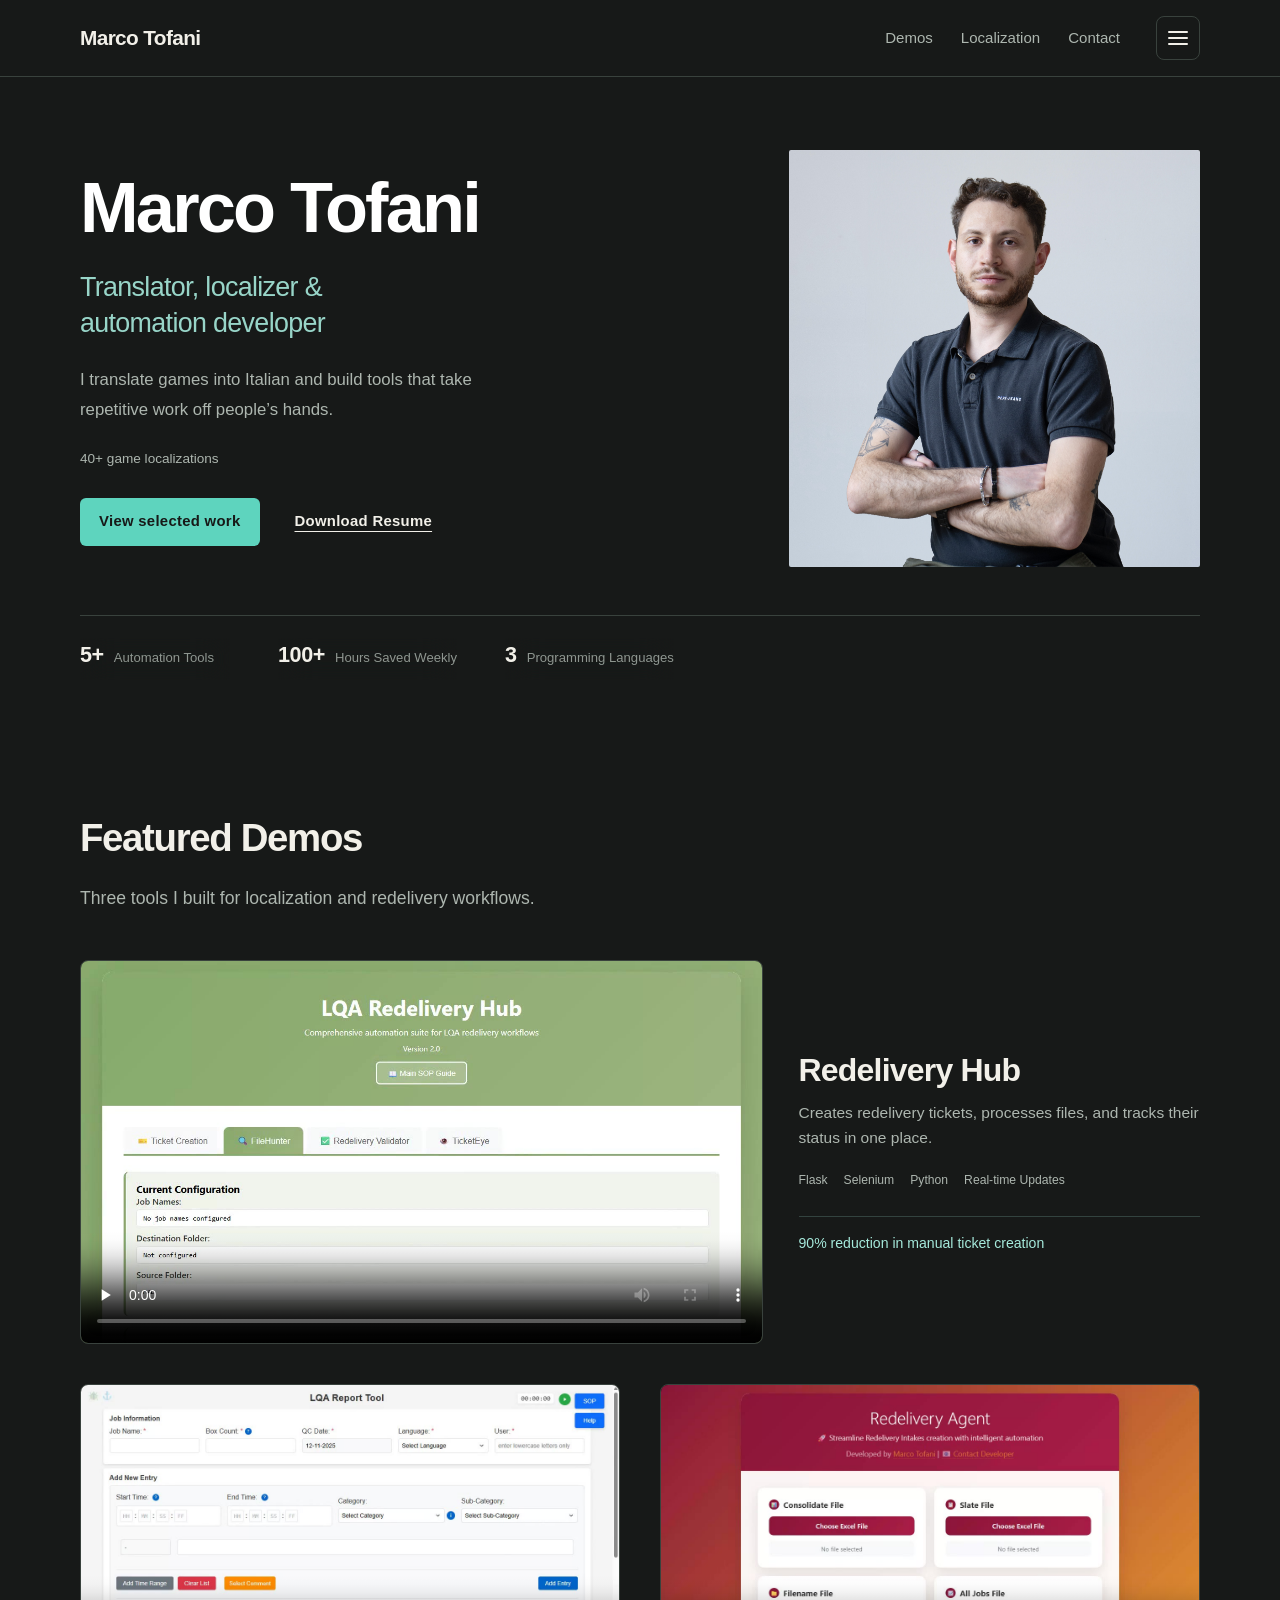
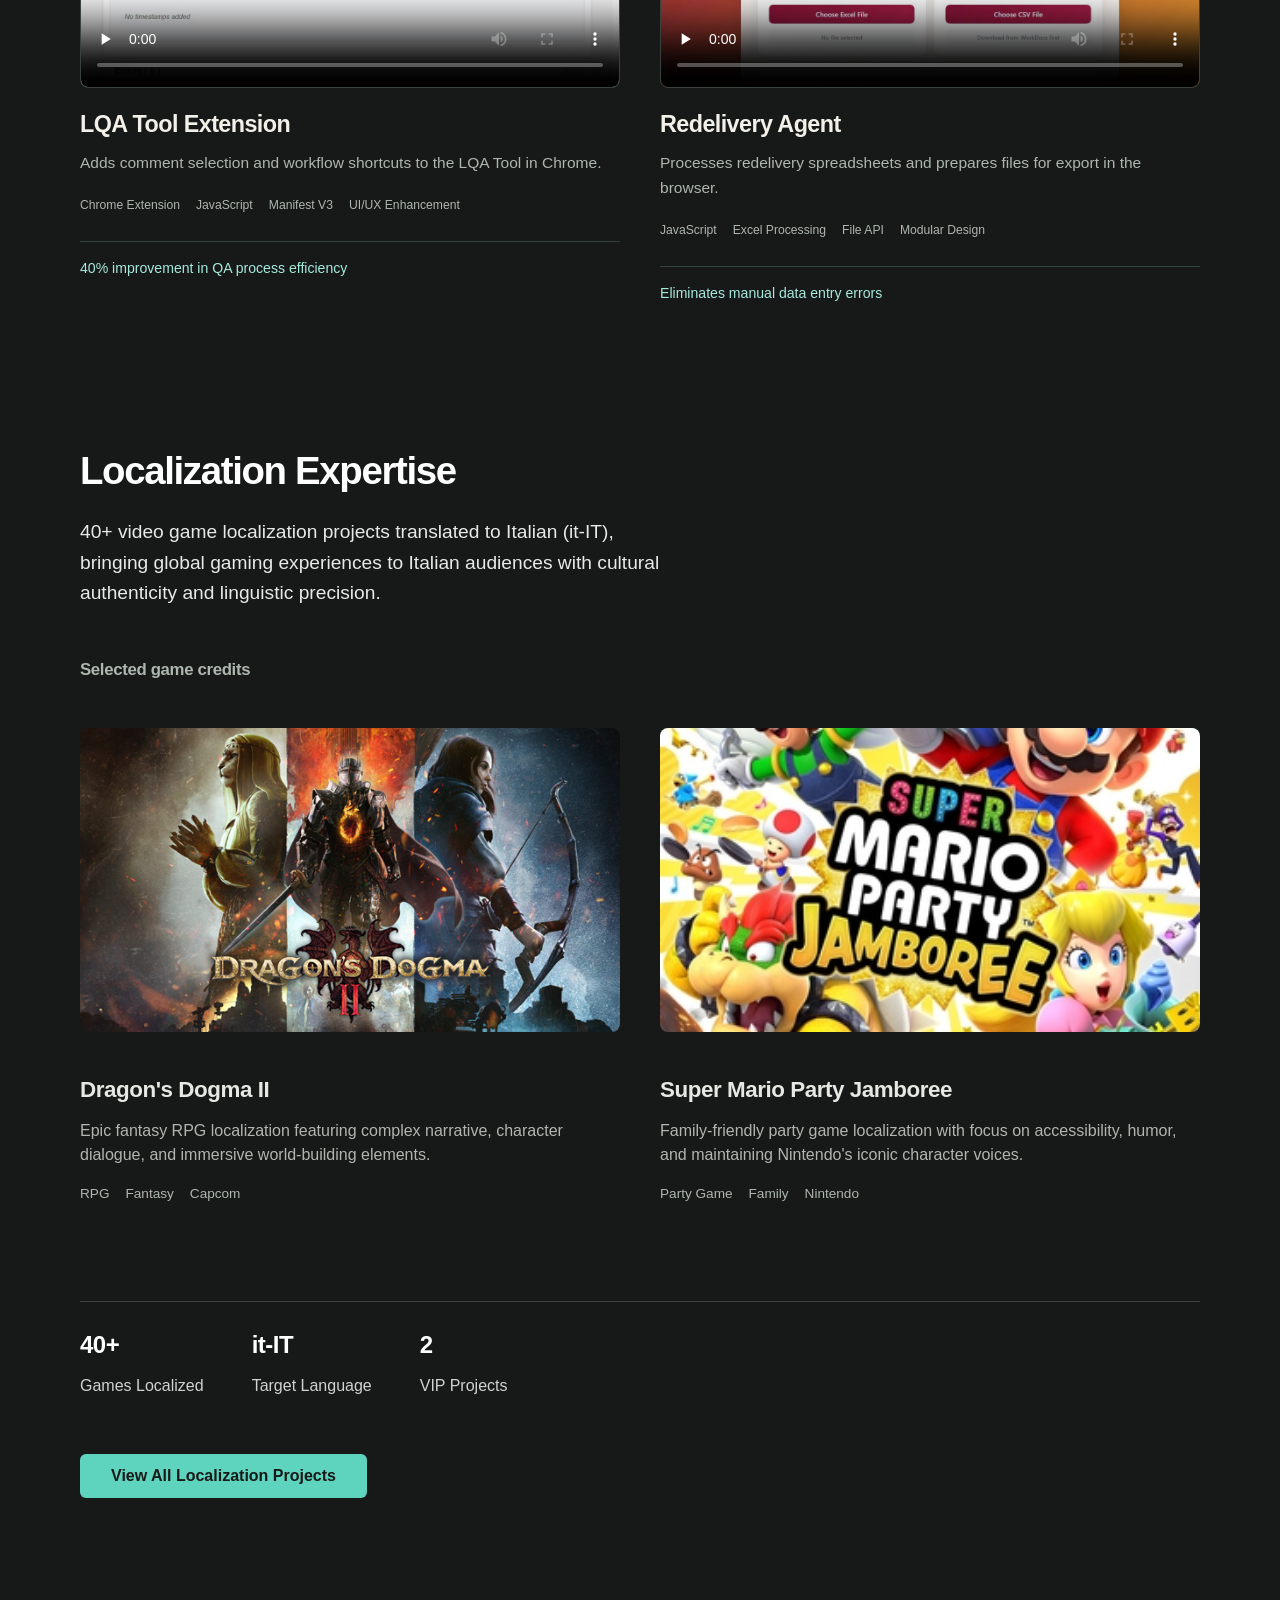
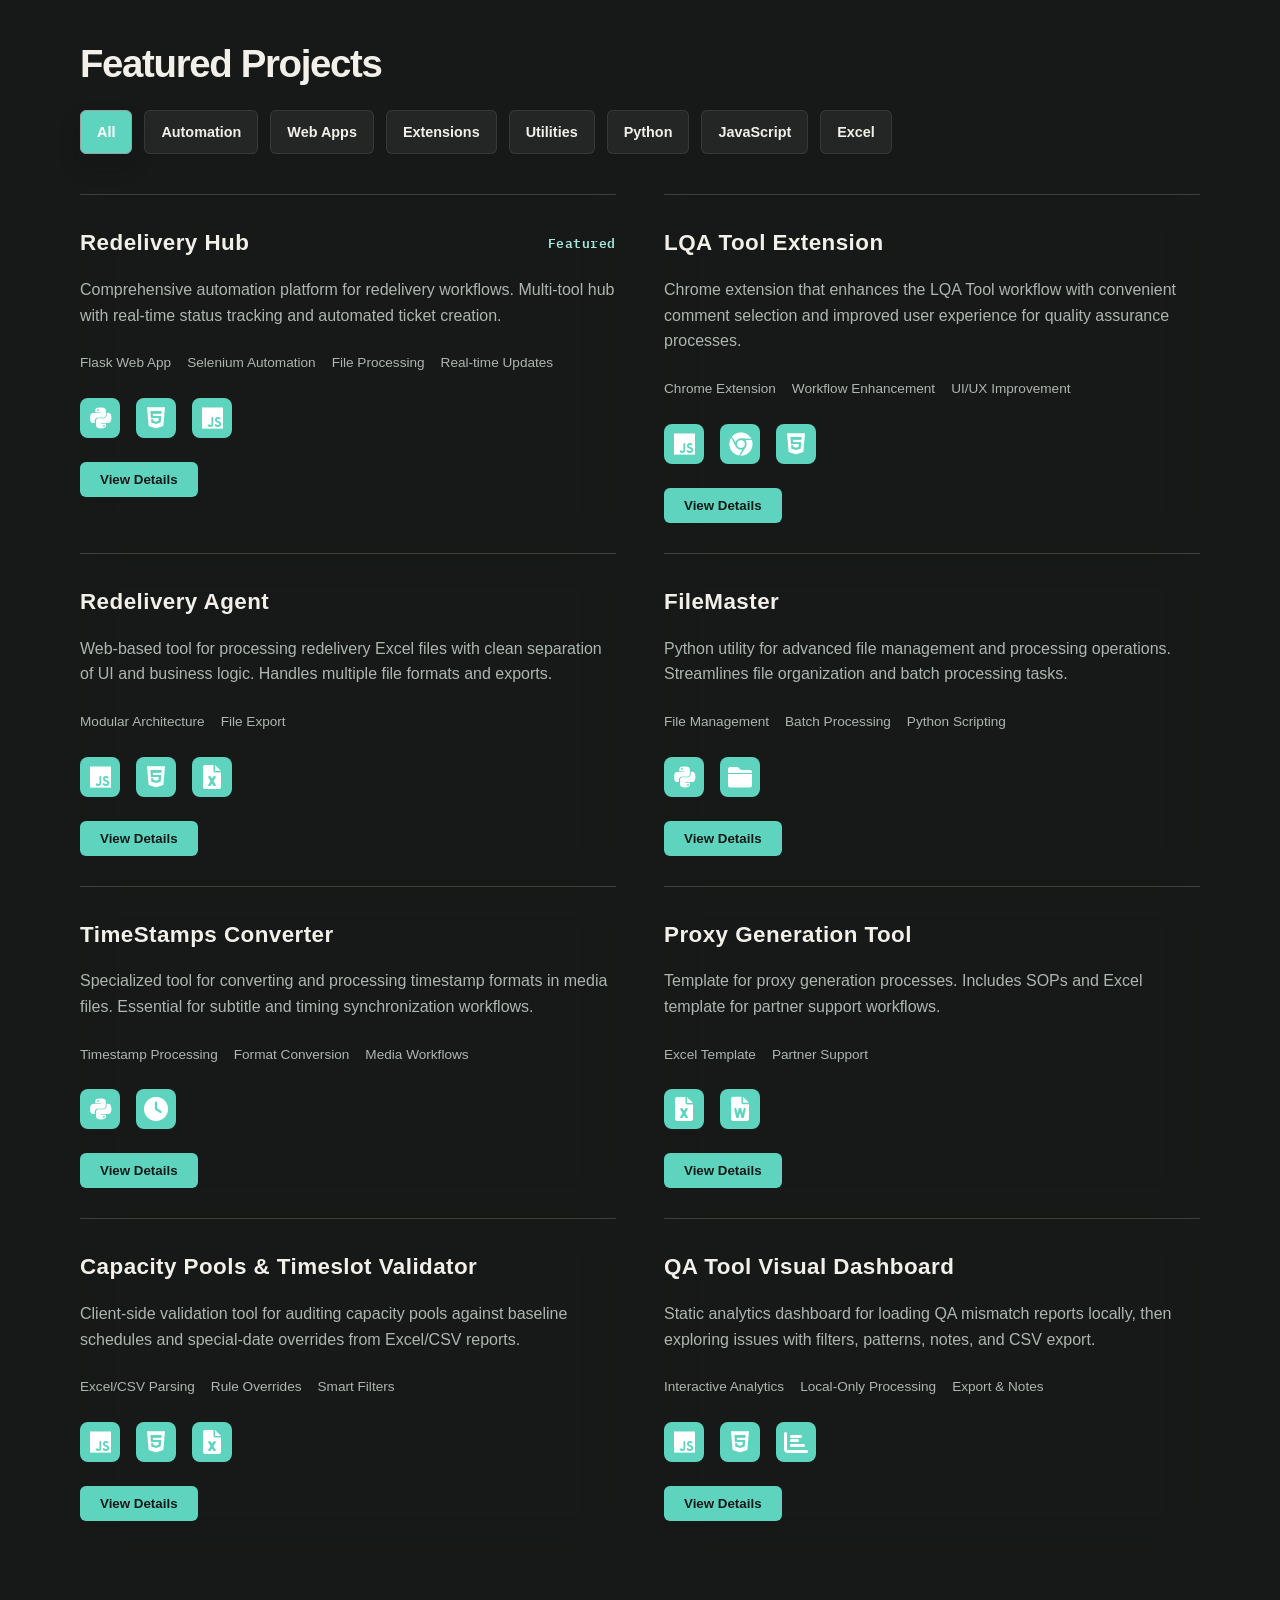
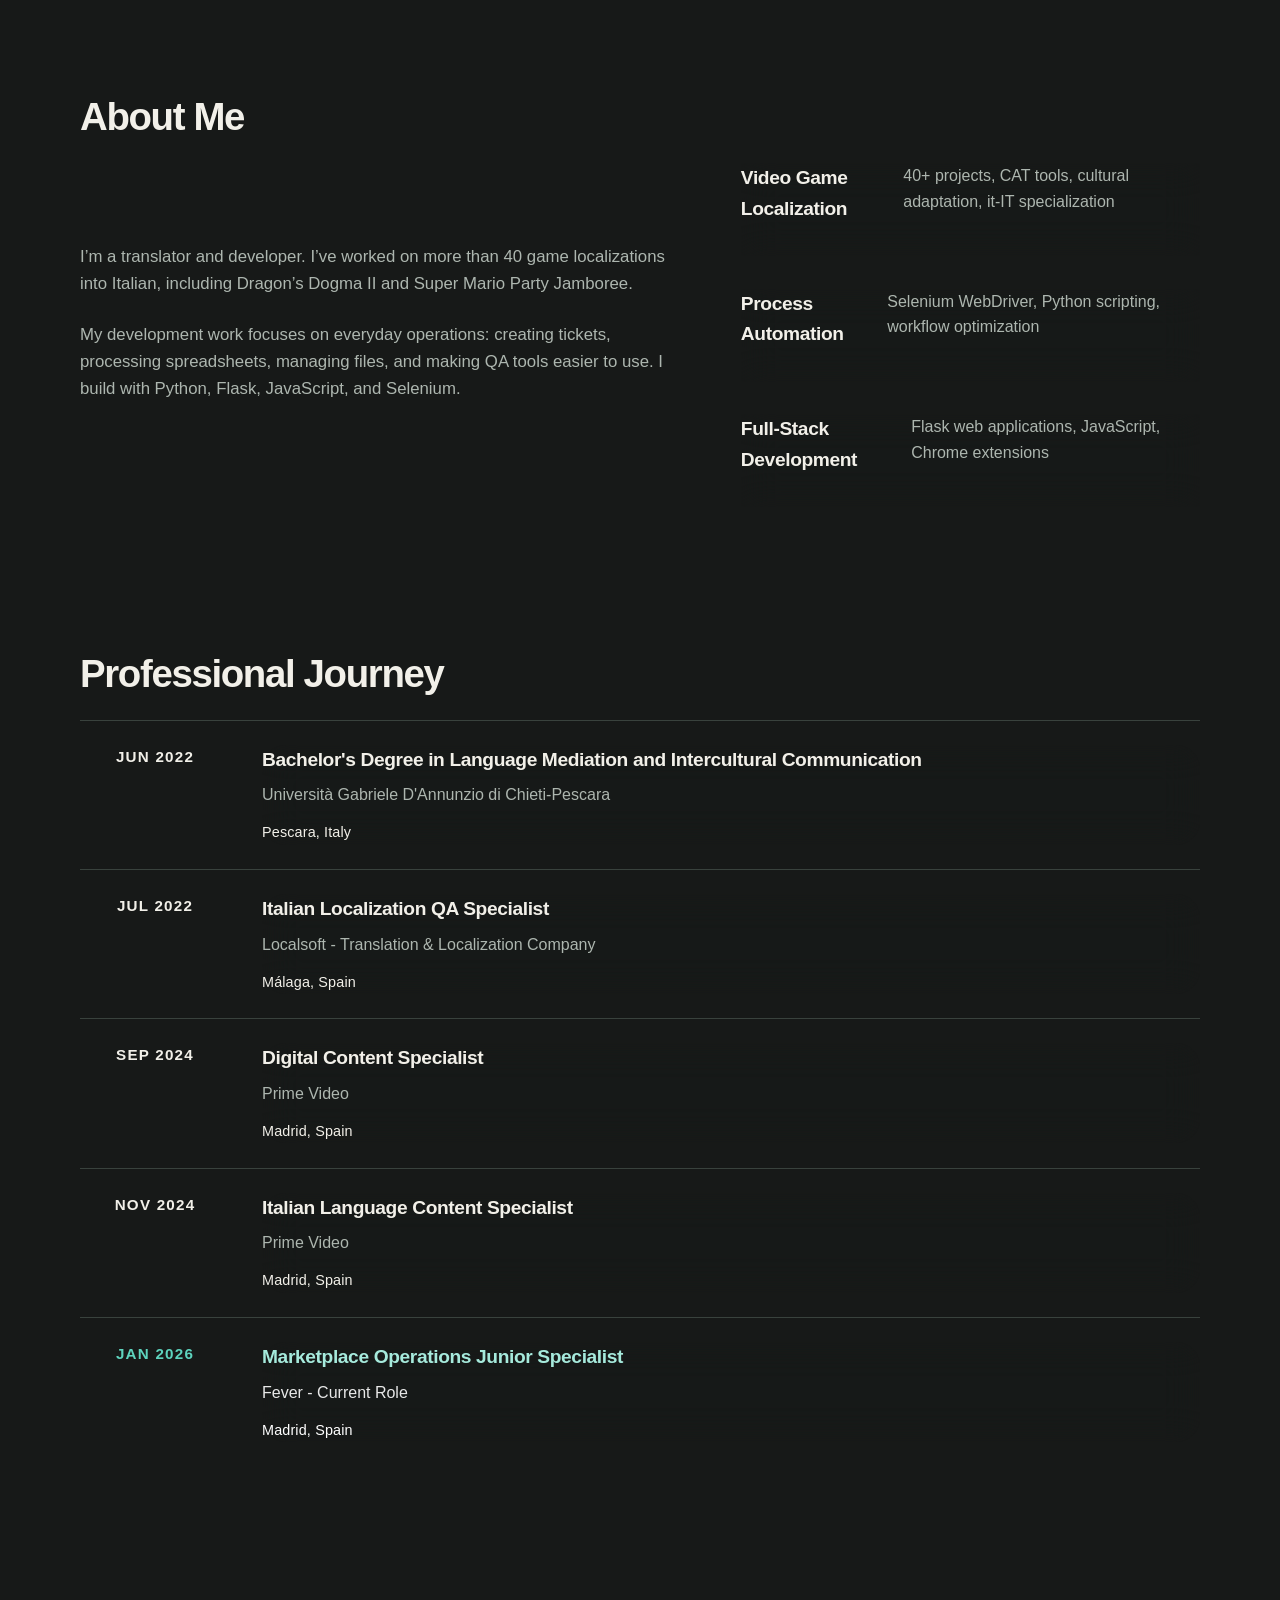
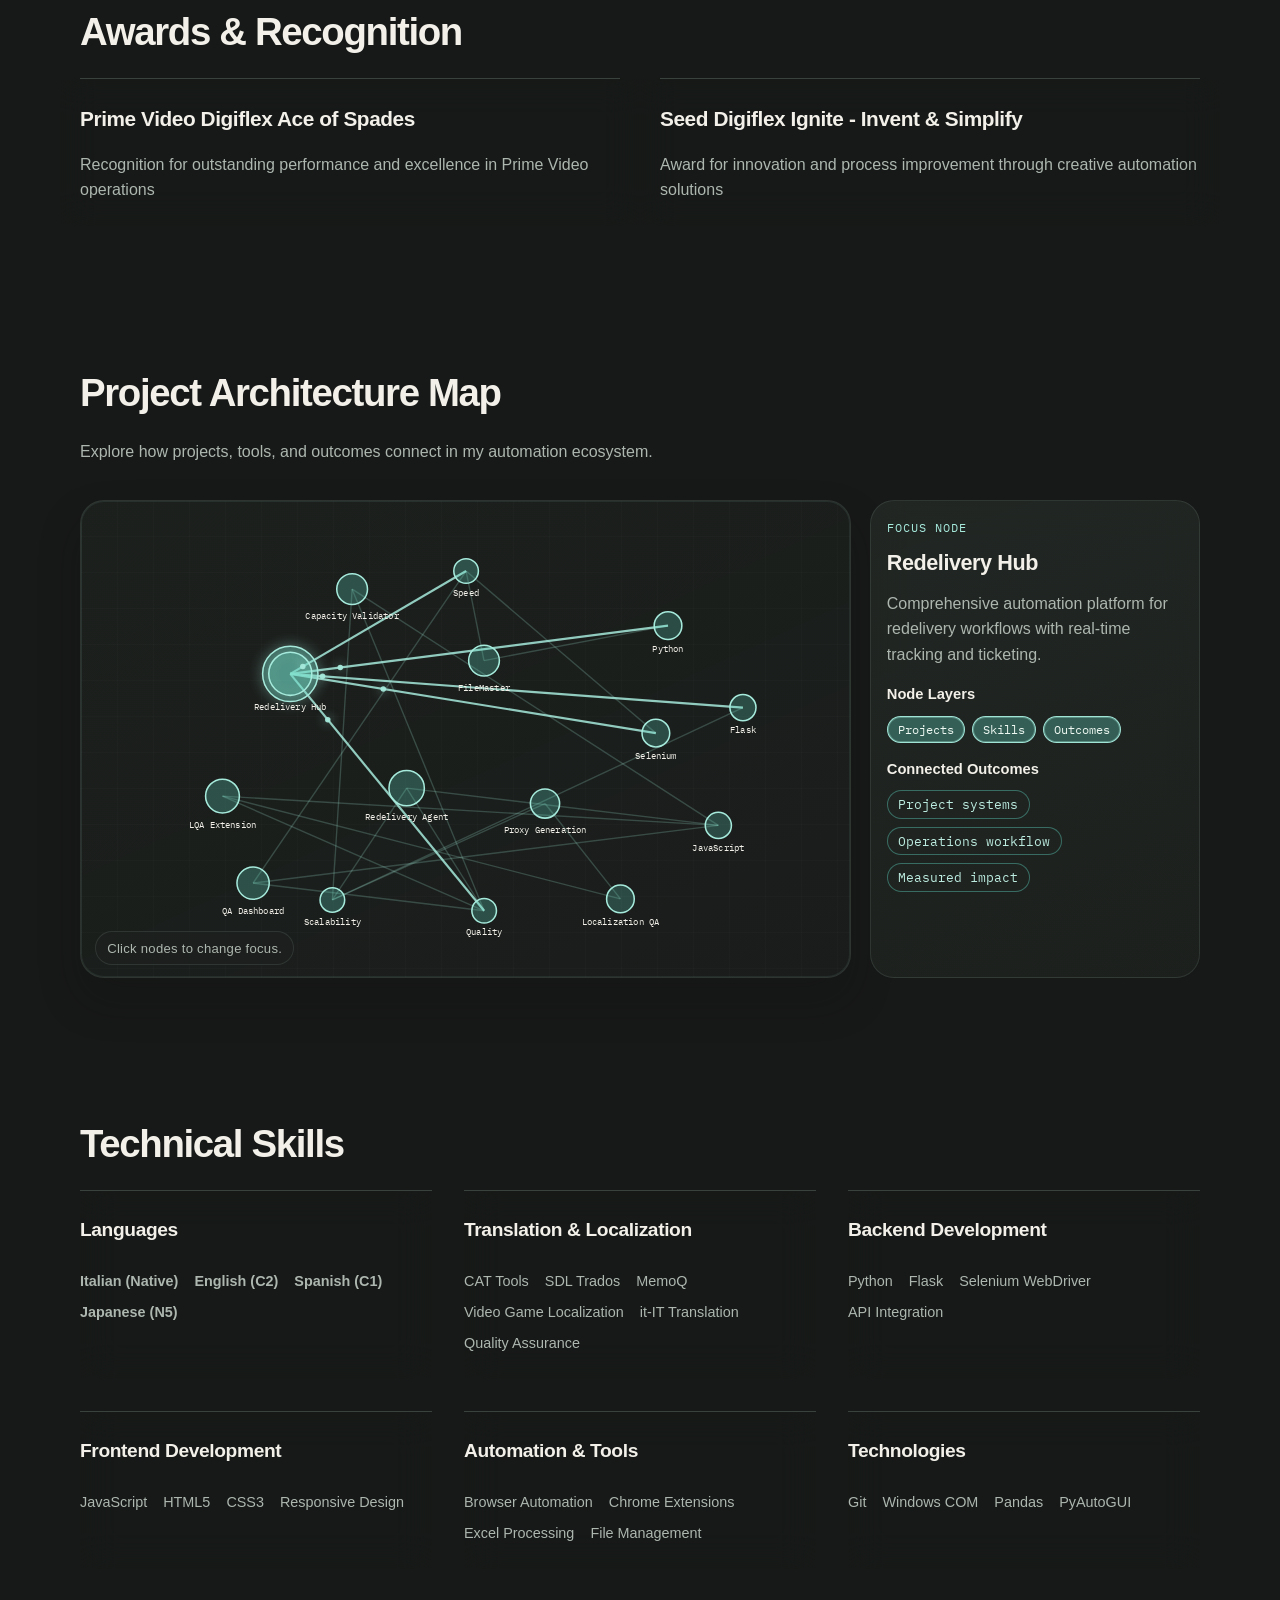
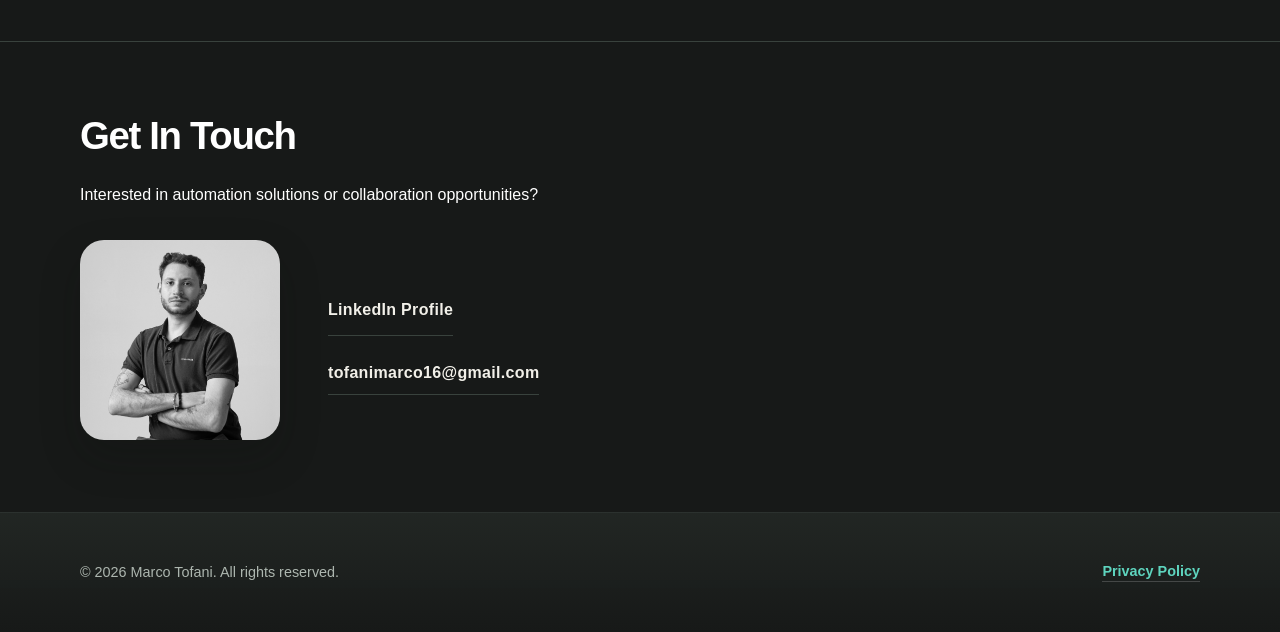
==== commit cd0e95b7: "Add files via upload" ====
--- a/index.html
+++ b/index.html
@@ -105,6 +105,7 @@
         </script>
 
     <link rel="stylesheet" href="styles.css">
+    <link rel="stylesheet" href="refinement.css">
     <link rel="sitemap" type="application/xml" href="/sitemap.xml">
     <link
         href="https://fonts.googleapis.com/css2?family=IBM+Plex+Mono:wght@400;500;600&family=Space+Grotesk:wght@400;500;600;700&display=swap"
@@ -114,10 +115,11 @@
 </head>
 
 <body class="dark-mode">
+    <a class="skip-link" href="#home">Skip to content</a>
     <nav class="navbar">
         <div class="nav-container">
             <div class="nav-logo" data-i18n="nav.logo">Marco Tofani</div>
-            <ul class="nav-menu">
+            <ul class="nav-menu" id="site-menu" inert>
                 <li><a href="#home" data-i18n="nav.home">Home</a></li>
                 <li><a href="#about" data-i18n="nav.about">About</a></li>
                 <li><a href="#awards" data-i18n="nav.awards">Awards</a></li>
@@ -142,8 +144,9 @@
                     </div>
                 </li>
             </ul>
+            <div class="quick-nav"><a href="#demos" data-i18n="nav.demos">Demos</a><a href="#localization" data-i18n="nav.localization">Localization</a><a href="#contact" data-i18n="nav.contact">Contact</a></div>
             <div class="nav-actions">
-                <button class="hamburger" aria-label="Menu">
+                <button class="hamburger" aria-label="Menu" aria-controls="site-menu" aria-expanded="false">
                     <span></span>
                     <span></span>
                     <span></span>
@@ -152,22 +155,24 @@
         </div>
     </nav>
 
+<main id="main-content">
     <section id="home" class="hero">
         <div class="hero-content">
             <h1>Marco Tofani</h1>
             <h2 data-i18n="hero.subtitle">Translator, localizer & automation developer</h2>
-            <p data-i18n="hero.lead">I localize games, build automation tools, and turn repetitive workflows into scalable systems.</p>
+            <p data-i18n="hero.lead">I translate games into Italian and build tools that take repetitive work off people’s hands.</p>
             <div class="hero-meta" aria-label="Key strengths">
                 <span class="hero-badge" data-i18n="hero.badge1">40+ game localizations</span>
                 <span class="hero-badge" data-i18n="hero.badge2">Python • Flask • Selenium</span>
                 <span class="hero-badge" data-i18n="hero.badge3">it-IT / en-US / es-ES</span>
             </div>
             <div class="hero-buttons">
+                <a href="#demos" class="btn-primary">View selected work</a>
                 <a href="Marco Tofani_Resume.pdf" class="btn-secondary" download target="_blank" rel="noopener noreferrer" data-i18n="btn.downloadResume">Download
                     Resume</a>
-                <a href="#contact" class="btn-secondary" data-i18n="btn.getInTouch">Get In Touch</a>
-            </div>
-        </div>
+            </div>
+        </div>
+        <figure class="hero-portrait"><img src="profile-picture.jpg" alt="Marco Tofani" width="3168" height="3211" fetchpriority="high"></figure>
         <div class="hero-stats">
             <div class="stat">
                 <h3>5+</h3>
@@ -184,88 +189,21 @@
         </div>
     </section>
 
-    <section id="about" class="about">
-        <div class="container">
-            <h2 data-i18n="about.title">About Me</h2>
-            <div class="about-content">
-                <div class="about-text">
-                    <p data-i18n="about.paragraph1">Polyglot translator with a passion for development and automation.
-                        With 40+ video game localization projects translated to Italian (it-IT), including VIP projects
-                        like Dragon's Dogma II and Super Mario Party Jamboree, I bring deep linguistic expertise to the
-                        tech world.</p>
-                    <p data-i18n="about.paragraph2">I combine translation mastery with technical skills, creating
-                        automation solutions that bridge language and technology. From CAT tools and localization
-                        workflows to Python automation and web development, I solve complex problems at the intersection
-                        of linguistics and engineering.</p>
-                </div>
-                <div class="about-highlights">
-                    <div class="highlight">
-                        <i class="fas fa-language"></i>
-                        <h4 data-i18n="about.highlight1Title">Video Game Localization</h4>
-                        <p data-i18n="about.highlight1">40+ projects, CAT tools, cultural adaptation, it-IT
-                            specialization</p>
-                    </div>
-                    <div class="highlight">
-                        <i class="fas fa-robot"></i>
-                        <h4 data-i18n="about.highlight2Title">Process Automation</h4>
-                        <p data-i18n="about.highlight2">Selenium WebDriver, Python scripting, workflow optimization</p>
-                    </div>
-                    <div class="highlight">
-                        <i class="fas fa-code"></i>
-                        <h4 data-i18n="about.highlight3Title">Full-Stack Development</h4>
-                        <p data-i18n="about.highlight3">Flask web applications, JavaScript, Chrome extensions</p>
-                    </div>
-                </div>
-            </div>
-        </div>
-    </section>
-
-    <section id="awards" class="awards">
-        <div class="container">
-            <h2 data-i18n="awards.title">Awards & Recognition</h2>
-            <div class="awards-grid">
-                <div class="award-card">
-                    <div class="award-icon">
-                        <i class="fas fa-trophy"></i>
-                    </div>
-                    <h3 data-i18n="awards.award1Title">Prime Video Digiflex Ace of Spades</h3>
-                    <p data-i18n="awards.award1Desc">Recognition for outstanding performance and excellence in Prime
-                        Video operations</p>
-                </div>
-                <div class="award-card">
-                    <div class="award-icon">
-                        <i class="fas fa-lightbulb"></i>
-                    </div>
-                    <h3 data-i18n="awards.award2Title">Seed Digiflex Ignite - Invent & Simplify</h3>
-                    <p data-i18n="awards.award2Desc">Award for innovation and process improvement through creative
-                        automation solutions</p>
-                </div>
-            </div>
-        </div>
-    </section>
-
     <section id="demos" class="demos">
         <div class="container">
             <h2 data-i18n="demos.title">Featured Demos</h2>
-            <p class="demos-intro" data-i18n="demos.intro">Watch live demonstrations of my production automation tools
-                in action</p>
+            <p class="demos-intro" data-i18n="demos.intro">Three tools I built for localization and redelivery workflows.</p>
             <div class="demos-grid">
                 <div class="demo-card">
                     <div class="demo-video">
-                        <video controls playsinline preload="none" poster="./poster-redelivery-hub.svg"
-                            data-poster-svg="./poster-redelivery-hub.svg" data-poster-title="Redelivery Hub"
-                            data-poster-subtitle="Automation platform · Flask · Selenium"
-                            data-poster-impact="Real-time monitoring & ticketing" data-poster-accent1="#5ed4be"
-                            data-poster-accent2="#49bca6" data-poster-btn1="Demo Preview" data-poster-btn2="Track"
-                            data-poster-left="Status Tracker">
+                        <video controls playsinline preload="none" poster="poster-redelivery-hub.jpg" aria-label="redelivery hub demo">
                             <source src="demo-redelivery-hub.mp4" type="video/mp4">
                             Your browser does not support the video tag.
                         </video>
                     </div>
                     <div class="demo-info">
                         <h3 data-i18n="demos.redelivery-hub.title">Redelivery Hub</h3>
-                        <p data-i18n="demos.redelivery-hub.desc">Comprehensive automation platform for redelivery
-                            workflows</p>
+                        <p data-i18n="demos.redelivery-hub.desc">Creates redelivery tickets, processes files, and tracks their status in one place.</p>
                         <div class="demo-tech">
                             <span>Flask</span>
                             <span>Selenium</span>
@@ -280,20 +218,14 @@
 
                 <div class="demo-card">
                     <div class="demo-video">
-                        <video controls playsinline preload="none" poster="./poster-lqa-extension.svg"
-                            data-poster-svg="./poster-lqa-extension.svg" data-poster-title="LQA Tool Extension"
-                            data-poster-subtitle="Chrome Extension · Workflow enhancements · Manifest V3"
-                            data-poster-impact="UI enhancements & QA speedup" data-poster-accent1="#49bca6"
-                            data-poster-accent2="#5ed4be" data-poster-btn1="Select" data-poster-btn2="Blurb"
-                            data-poster-left="QA Speedup">
+                        <video controls playsinline preload="none" poster="poster-lqa-extension.jpg" aria-label="lqa extension demo">
                             <source src="demo-lqa-extension.mp4" type="video/mp4">
                             Your browser does not support the video tag.
                         </video>
                     </div>
                     <div class="demo-info">
                         <h3 data-i18n="demos.lqa-extension.title">LQA Tool Extension</h3>
-                        <p data-i18n="demos.lqa-extension.desc">Chrome extension enhancing LQA Tool workflow efficiency
-                        </p>
+                        <p data-i18n="demos.lqa-extension.desc">Adds comment selection and workflow shortcuts to the LQA Tool in Chrome.</p>
                         <div class="demo-tech">
                             <span>Chrome Extension</span>
                             <span>JavaScript</span>
@@ -308,20 +240,14 @@
 
                 <div class="demo-card">
                     <div class="demo-video">
-                        <video controls playsinline preload="none" poster="./poster-redelivery-agent.svg"
-                            data-poster-svg="./poster-redelivery-agent.svg" data-poster-title="Redelivery Agent"
-                            data-poster-subtitle="Web-based Excel processing · Modular JS · File API"
-                            data-poster-impact="Data validation & error-free exports" data-poster-accent1="#5ed4be"
-                            data-poster-accent2="#49bca6" data-poster-btn1="Upload" data-poster-btn2="Export"
-                            data-poster-left="Data Validation">
+                        <video controls playsinline preload="none" poster="poster-redelivery-agent.jpg" aria-label="redelivery agent demo">
                             <source src="demo-redelivery-agent.mp4" type="video/mp4">
                             Your browser does not support the video tag.
                         </video>
                     </div>
                     <div class="demo-info">
                         <h3 data-i18n="demos.redelivery-agent.title">Redelivery Agent</h3>
-                        <p data-i18n="demos.redelivery-agent.desc">Web-based Excel file processing with modular
-                            architecture</p>
+                        <p data-i18n="demos.redelivery-agent.desc">Processes redelivery spreadsheets and prepares files for export in the browser.</p>
                         <div class="demo-tech">
                             <span>JavaScript</span>
                             <span>Excel Processing</span>
@@ -331,55 +257,6 @@
                         <div class="demo-impact">
                             <p data-i18n="demos.redelivery-agent.impact">Eliminates manual data entry errors</p>
                         </div>
-                    </div>
-                </div>
-            </div>
-        </div>
-    </section>
-
-    <section id="timeline" class="timeline">
-        <div class="container">
-            <h2 data-i18n="timeline.title">Professional Journey</h2>
-            <div class="timeline-container">
-                <div class="timeline-item">
-                    <div class="timeline-date" data-i18n="timeline.date1">Jun 2022</div>
-                    <div class="timeline-content">
-                        <h3 data-i18n="timeline.degree">Bachelor's Degree in Language Mediation and Intercultural
-                            Communication</h3>
-                        <p data-i18n="timeline.degreeSchool">Università Gabriele D'Annunzio di Chieti-Pescara</p>
-                        <span class="timeline-location" data-i18n="timeline.location.pescara">Pescara, Italy</span>
-                    </div>
-                </div>
-                <div class="timeline-item">
-                    <div class="timeline-date" data-i18n="timeline.date2">Jul 2022</div>
-                    <div class="timeline-content">
-                        <h3 data-i18n="timeline.qa">Italian Localization QA Specialist</h3>
-                        <p data-i18n="timeline.qaCompany">Localsoft - Translation & Localization Company</p>
-                        <span class="timeline-location" data-i18n="timeline.location.malaga">Málaga, Spain</span>
-                    </div>
-                </div>
-                <div class="timeline-item">
-                    <div class="timeline-date" data-i18n="timeline.date3">Sep 2024</div>
-                    <div class="timeline-content">
-                        <h3 data-i18n="timeline.specialist">Digital Content Specialist</h3>
-                        <p data-i18n="timeline.specialistCompany">Prime Video</p>
-                        <span class="timeline-location" data-i18n="timeline.location.madrid">Madrid, Spain</span>
-                    </div>
-                </div>
-                <div class="timeline-item">
-                    <div class="timeline-date" data-i18n="timeline.date4">Nov 2024</div>
-                    <div class="timeline-content">
-                        <h3 data-i18n="timeline.specialistRole">Italian Language Content Specialist</h3>
-                        <p data-i18n="timeline.specialistCompany">Prime Video</p>
-                        <span class="timeline-location" data-i18n="timeline.location.madrid">Madrid, Spain</span>
-                    </div>
-                </div>
-                <div class="timeline-item current">
-                    <div class="timeline-date" data-i18n="timeline.date5">Jan 2026</div>
-                    <div class="timeline-content">
-                        <h3 data-i18n="timeline.feverup">Marketplace Operations Junior Specialist</h3>
-                        <p data-i18n="timeline.feverupCurrent">Fever - Current Role</p>
-                        <span class="timeline-location" data-i18n="timeline.location.madrid">Madrid, Spain</span>
                     </div>
                 </div>
             </div>
@@ -395,7 +272,7 @@
                     precision.</p>
             </div>
             <div class="vip-projects">
-                <h3 data-i18n="localization.vipProjectsTitle">VIP Projects</h3>
+                <h3 data-i18n="localization.vipProjectsTitle">Selected game credits</h3>
                 <div class="games-showcase">
                     <div class="game-card">
                         <div class="game-image">
@@ -662,6 +539,109 @@
         </div>
     </section>
 
+    <section id="about" class="about">
+        <div class="container">
+            <h2 data-i18n="about.title">About Me</h2>
+            <div class="about-content">
+                <div class="about-text">
+                    <p data-i18n="about.paragraph1">I’m a translator and developer. I’ve worked on more than 40 game localizations into Italian, including Dragon’s Dogma II and Super Mario Party Jamboree.</p>
+                    <p data-i18n="about.paragraph2">My development work focuses on everyday operations: creating tickets, processing spreadsheets, managing files, and making QA tools easier to use. I build with Python, Flask, JavaScript, and Selenium.</p>
+                </div>
+                <div class="about-highlights">
+                    <div class="highlight">
+                        <i class="fas fa-language"></i>
+                        <h4 data-i18n="about.highlight1Title">Video Game Localization</h4>
+                        <p data-i18n="about.highlight1">40+ projects, CAT tools, cultural adaptation, it-IT
+                            specialization</p>
+                    </div>
+                    <div class="highlight">
+                        <i class="fas fa-robot"></i>
+                        <h4 data-i18n="about.highlight2Title">Process Automation</h4>
+                        <p data-i18n="about.highlight2">Selenium WebDriver, Python scripting, workflow optimization</p>
+                    </div>
+                    <div class="highlight">
+                        <i class="fas fa-code"></i>
+                        <h4 data-i18n="about.highlight3Title">Full-Stack Development</h4>
+                        <p data-i18n="about.highlight3">Flask web applications, JavaScript, Chrome extensions</p>
+                    </div>
+                </div>
+            </div>
+        </div>
+    </section>
+
+    <section id="timeline" class="timeline">
+        <div class="container">
+            <h2 data-i18n="timeline.title">Professional Journey</h2>
+            <div class="timeline-container">
+                <div class="timeline-item">
+                    <div class="timeline-date" data-i18n="timeline.date1">Jun 2022</div>
+                    <div class="timeline-content">
+                        <h3 data-i18n="timeline.degree">Bachelor's Degree in Language Mediation and Intercultural
+                            Communication</h3>
+                        <p data-i18n="timeline.degreeSchool">Università Gabriele D'Annunzio di Chieti-Pescara</p>
+                        <span class="timeline-location" data-i18n="timeline.location.pescara">Pescara, Italy</span>
+                    </div>
+                </div>
+                <div class="timeline-item">
+                    <div class="timeline-date" data-i18n="timeline.date2">Jul 2022</div>
+                    <div class="timeline-content">
+                        <h3 data-i18n="timeline.qa">Italian Localization QA Specialist</h3>
+                        <p data-i18n="timeline.qaCompany">Localsoft - Translation & Localization Company</p>
+                        <span class="timeline-location" data-i18n="timeline.location.malaga">Málaga, Spain</span>
+                    </div>
+                </div>
+                <div class="timeline-item">
+                    <div class="timeline-date" data-i18n="timeline.date3">Sep 2024</div>
+                    <div class="timeline-content">
+                        <h3 data-i18n="timeline.specialist">Digital Content Specialist</h3>
+                        <p data-i18n="timeline.specialistCompany">Prime Video</p>
+                        <span class="timeline-location" data-i18n="timeline.location.madrid">Madrid, Spain</span>
+                    </div>
+                </div>
+                <div class="timeline-item">
+                    <div class="timeline-date" data-i18n="timeline.date4">Nov 2024</div>
+                    <div class="timeline-content">
+                        <h3 data-i18n="timeline.specialistRole">Italian Language Content Specialist</h3>
+                        <p data-i18n="timeline.specialistCompany">Prime Video</p>
+                        <span class="timeline-location" data-i18n="timeline.location.madrid">Madrid, Spain</span>
+                    </div>
+                </div>
+                <div class="timeline-item current">
+                    <div class="timeline-date" data-i18n="timeline.date5">Jan 2026</div>
+                    <div class="timeline-content">
+                        <h3 data-i18n="timeline.feverup">Marketplace Operations Junior Specialist</h3>
+                        <p data-i18n="timeline.feverupCurrent">Fever - Current Role</p>
+                        <span class="timeline-location" data-i18n="timeline.location.madrid">Madrid, Spain</span>
+                    </div>
+                </div>
+            </div>
+        </div>
+    </section>
+
+    <section id="awards" class="awards">
+        <div class="container">
+            <h2 data-i18n="awards.title">Awards & Recognition</h2>
+            <div class="awards-grid">
+                <div class="award-card">
+                    <div class="award-icon">
+                        <i class="fas fa-trophy"></i>
+                    </div>
+                    <h3 data-i18n="awards.award1Title">Prime Video Digiflex Ace of Spades</h3>
+                    <p data-i18n="awards.award1Desc">Recognition for outstanding performance and excellence in Prime
+                        Video operations</p>
+                </div>
+                <div class="award-card">
+                    <div class="award-icon">
+                        <i class="fas fa-lightbulb"></i>
+                    </div>
+                    <h3 data-i18n="awards.award2Title">Seed Digiflex Ignite - Invent & Simplify</h3>
+                    <p data-i18n="awards.award2Desc">Award for innovation and process improvement through creative
+                        automation solutions</p>
+                </div>
+            </div>
+        </div>
+    </section>
+
     <section id="architecture" class="architecture">
         <div class="container">
             <h2 data-i18n="architecture.title">Project Architecture Map</h2>
@@ -779,17 +759,36 @@
             </div>
         </div>
     </section>
-
-    <div id="project-modal" class="modal">
+</main>
+
+
+
+
+
+
+
+
+
+
+
+
+
+
+
+
+
+
+
+    <div id="project-modal" class="modal" role="dialog" aria-modal="true" tabindex="-1">
         <div class="modal-content">
-            <span class="close">&times;</span>
+            <button type="button" class="close" aria-label="Close">&times;</button>
             <div id="modal-body"></div>
         </div>
     </div>
 
-    <div id="contact-modal" class="modal">
+    <div id="contact-modal" class="modal" role="dialog" aria-modal="true" tabindex="-1">
         <div class="modal-content contact-modal-content">
-            <span class="close contact-modal-close">&times;</span>
+            <button type="button" class="close contact-modal-close" aria-label="Close">&times;</button>
             <h2 data-i18n="contact.formTitle">Get In Touch</h2>
             <p data-i18n="contact.formSubtitle">Send me a message and I'll get back to you as soon as possible.</p>
             <form id="contact-form" class="contact-form" novalidate>
@@ -816,9 +815,9 @@
         </div>
     </div>
 
-    <div id="privacy-modal" class="modal">
+    <div id="privacy-modal" class="modal" role="dialog" aria-modal="true" tabindex="-1">
         <div class="modal-content privacy-modal-content">
-            <span class="close privacy-modal-close">&times;</span>
+            <button type="button" class="close privacy-modal-close" aria-label="Close">&times;</button>
             <h2 data-i18n="privacy.title">Privacy Policy</h2>
             <div class="privacy-body">
                 <p data-i18n="privacy.intro">This Privacy Policy explains how I handle your personal information when
@@ -857,6 +856,7 @@
     </footer>
 
     <script src="script.js"></script>
+    <script src="refinement.js"></script>
 </body>
 
 </html>
--- a/refinement.css
+++ b/refinement.css
@@ -0,0 +1,162 @@
+/* Portfolio refinement: content-led layout, retaining the established charcoal and teal identity. */
+:root, body.dark-mode {
+ --font-sans: "Space Grotesk", "Segoe UI", sans-serif;
+ --premium-card-radius: 12px;
+ --premium-card-shadow: none;
+ --premium-card-shadow-hover: none;
+ --navbar-bg: #171918;
+ --btn-group-1-bg: #5ed4be;
+ --btn-group-1-hover: #a6eadc;
+ --btn-group-3-bg: #5ed4be;
+ --btn-group-3-hover: #a6eadc;
+ --btn-group-4-bg: #5ed4be;
+ --btn-group-4-hover: #a6eadc;
+ color-scheme: dark;
+}
+body { background-image: none; }
+::selection { background: #5ed4be; color: #171918; }
+html { scroll-padding-top: 100px; scrollbar-color: #65766c #171918; }
+a { text-underline-offset: .22em; }
+:focus-visible { outline: 2px solid #a6eadc; outline-offset: 5px; }
+input, textarea { caret-color: #5ed4be; }
+.container, .nav-container { max-width: 1200px; padding-inline: 40px; }
+.navbar { backdrop-filter: none; box-shadow: none !important; }
+.nav-logo { font-family: var(--font-sans); text-transform: none; letter-spacing: -.03em; font-size: 1.3rem; }
+.nav-actions { position: static; transform: none; margin-left: 20px; }
+.quick-nav { display: flex; gap: 28px; margin-left: auto; }
+.quick-nav a { color: var(--text-light); text-decoration: none; font-size: .94rem; }
+.quick-nav a:hover { color: var(--accent-light); }
+.hamburger { box-shadow: none; border-radius: 8px; background: transparent; }
+.skip-link { position: fixed; left: 20px; top: -100px; z-index: 3000; padding: 14px 20px; background: #5ed4be; color: #171918; }
+.skip-link:focus { top: 12px; }
+.hero { max-width: 1200px; margin: 0 auto; padding: 150px 40px 64px; min-height: auto; display: grid; grid-template-columns: minmax(0,1.55fr) minmax(0,1fr); gap: 40px 72px; background: none; align-items: center; text-align: left; }
+.hero-content { width: 100%; min-height: 0; max-width: none; padding: 0; }
+.hero-content h1 { font-size: clamp(3rem, 5.5vw, 5rem); line-height: 1.05; padding: 0; margin: 0 0 24px; letter-spacing: -.04em; }
+.hero-content h1::before { display: none; }
+.hero-content h2 { font-family: var(--font-sans); text-transform: none; letter-spacing: -.025em; font-size: clamp(1.4rem,2.1vw,1.9rem); line-height: 1.35; max-width: 22ch; margin-bottom: 24px; color: var(--accent-light); }
+.hero-content p { max-width: 48ch; line-height: 1.75; color: var(--text-light); opacity: 1; font-size: 1.05rem; }
+.hero-meta { gap: 8px 20px; margin-bottom: 28px; }
+.hero-badge { padding: 0; border: none; background: none; font-family: var(--font-sans); text-transform: none; letter-spacing: 0; font-size: .85rem; font-weight: 400; color: var(--text-light); }
+.hero-badge:not(:first-child) { display: none; }
+.hero-buttons { display: flex; flex-wrap: wrap; gap: 16px; margin: 0; max-width: none; }
+.hero-buttons a { width: auto; min-width: 0; padding: 14px 18px; font-size: .93rem; border-radius: 6px; white-space: normal; }
+.hero-buttons .btn-primary { background: var(--accent-color); color: #171918; }
+.hero-buttons .btn-secondary { background: none; border-color: transparent; text-decoration: underline; text-underline-offset: 5px; }
+.hero-portrait { margin: 0; align-self: stretch; max-height: 470px; overflow: hidden; border-radius: 2px; }
+.hero-portrait img { display: block; width: 100%; height: 100%; object-fit: cover; object-position: 50% 35%; }
+.hero-stats { grid-column: 1 / -1; display: flex; flex-direction: row; justify-content: flex-start; gap: 48px; margin: 8px 0 0; border-top: 1px solid var(--border-color); padding-top: 22px; }
+.hero-stats .stat { display: flex; align-items: baseline; gap: 10px; padding: 0; background: none; border: 0; border-radius: 0; box-shadow: none; text-align: left; flex: initial; }
+.hero-stats .stat h3 { font-size: 1.35rem; color: var(--text-primary); }
+.hero-stats .stat p { font-size: .82rem; color: var(--text-light); }
+main > section:not(.hero) { padding: 72px 0; background: none; }
+main > section::before { display: none; }
+main > section > .container > h2, .contact h2 { text-align: left; font-size: clamp(2rem,3vw,2.75rem); line-height: 1.15; letter-spacing: -.035em; margin-bottom: 24px; }
+.demos-intro, .localization-intro, .architecture-intro { text-align: left; margin-left: 0; max-width: 66ch; }
+.demos-grid { grid-template-columns: repeat(2,minmax(0,1fr)); gap: 40px; margin-top: 32px; }
+.demo-card, .game-card { background: none; border: 0; box-shadow: none; border-radius: 0; backdrop-filter: none; -webkit-backdrop-filter: none; }
+.demo-card:first-child { grid-column: 1 / -1; display: grid; grid-template-columns: minmax(0,1.7fr) minmax(0,1fr); align-items: center; gap: 36px; }
+.demo-card::before, .demo-card::after, .game-card::before, .project-card::before, .award-card::after, .skill-category::after { display: none; }
+.demo-card:hover, .game-card:hover, .project-card:hover, .award-card:hover { transform: none; box-shadow: none; }
+.demo-card:hover video { transform: none; filter: none; }
+.demo-card, .demo-video { transition: transform .2s ease, border-color .2s ease; }
+.demo-info h3 { transition: color .2s ease; }
+.demo-card:hover { transform: translateY(-4px); }
+.demo-card:hover .demo-video { border-color: var(--accent-light); }
+.demo-card:hover .demo-info h3 { color: var(--accent-light); }
+.demo-video { border: 1px solid var(--border-color); border-radius: 8px; }
+.demo-info { padding: 22px 0 0; }
+.demo-card:first-child .demo-info { padding: 0; }
+.demo-card:first-child h3 { font-size: 2rem; }
+.demo-info h3 { letter-spacing: -.025em; }
+.demo-info p { flex: initial; }
+.demo-tech span, .game-tags span, .project-features span, .skill-items span { border: none; background: none !important; border-radius: 0; padding: 0; font-family: var(--font-sans); text-transform: none; letter-spacing: 0; font-weight: 400; color: var(--text-light); }
+.demo-tech, .game-tags, .project-features, .skill-items { gap: 8px 16px; }
+.demo-impact p { font-family: var(--font-sans); letter-spacing: 0; font-weight: 500; color: var(--accent-light); }
+.games-showcase { gap: 40px; }
+.game-card { margin-inline: -24px; }
+.game-image { height: auto; aspect-ratio: 16/9; border-radius: 8px; }
+.game-image img { height: 100%; object-fit: cover; }
+.game-info { padding: 24px 0; }
+.vip-projects > h3 { text-align: left; font-size: 1.05rem; color: var(--text-light); margin-bottom: 20px; }
+.localization-stats { justify-content: flex-start; gap: 48px; text-align: left; padding: 24px 0; border-top: 1px solid var(--border-color); }
+.localization-stats .stat h3 { font-size: 1.5rem; }
+.localization-cta { text-align: left; }
+.project-filters { justify-content: flex-start; }
+.filter-chip, .lang-pill { border-radius: 6px; min-height: 44px; }
+.projects-grid { grid-template-columns: repeat(2,minmax(0,1fr)); column-gap: 48px; row-gap: 0; }
+.project-card, .project-card.featured, .project-card:nth-child(odd), .project-card:nth-child(even), .project-card:hover, .project-card.featured:hover { border: 0; border-top: 1px solid var(--border-color); border-radius: 0; background: none; padding: 30px 0; box-shadow: none; transform: none; transition: border-color .2s ease, transform .2s ease; }
+.project-card h3 { transition: color .2s ease; }
+.project-card:hover, .project-card.featured:hover, .project-card:nth-child(odd):hover, .project-card:nth-child(even):hover { border-top-color: var(--accent-light); transform: translateY(-4px); }
+.project-card:hover h3 { color: var(--accent-light); }
+.project-tag { background: none; border: none; padding: 0; color: var(--accent-light); }
+.about-content { grid-template-columns: minmax(0,1.3fr) minmax(0,1fr); gap: 64px; padding: 0; }
+.about-text p { text-align: left; max-width: 65ch; font-size: 1.05rem; }
+.highlight { background: none; box-shadow: none; border: 0; border-radius: 0; padding: 0 0 24px; text-align: left; align-items: flex-start; }
+.highlight i { display: none; }
+.highlight h4, .highlight p { text-align: left; }
+.awards-grid { gap: 40px; max-width: none; margin: 0; }
+.award-card { padding: 24px 20px; margin: 0 -20px; background: none; border: 0; border-radius: 0; text-align: left; }
+.award-card::before { content: ''; position: absolute; top: 0; left: 20px; right: 20px; border-top: 1px solid var(--border-color); }
+.award-icon { display: none; }
+.timeline-container { max-width: none; padding: 0; }
+.timeline-container::before, .timeline-item::before, .timeline-date::after { display: none; }
+.timeline-item, .timeline-item:nth-child(even), .timeline-item:nth-child(odd) { display: grid; grid-template-columns: 150px minmax(0,1fr); gap: 32px; margin: 0; padding: 24px 0; border-top: 1px solid var(--border-color); align-items: start; }
+.timeline-date { text-align: left; width: auto; padding: 0; font-family: var(--font-sans); font-size: .95rem; }
+.timeline-content, .timeline-item.current .timeline-content { width: auto; margin: 0; padding: 0; background: none; border: none; box-shadow: none; }
+.timeline-item.current .timeline-content h3 { color: var(--accent-light); }
+.skills-grid { grid-template-columns: repeat(3,minmax(0,1fr)); gap: 32px; }
+.skill-category { padding: 24px 0; text-align: left; background: none; border: 0; border-top: 1px solid var(--border-color); border-radius: 0; box-shadow: none; }
+.skill-items { justify-content: flex-start; }
+.skill-category h3 { font-size: 1.2rem; }
+.contact { border-top: 1px solid var(--border-color); }
+.contact-header, .contact-info { align-items: flex-start; text-align: left; }
+.contact-content { justify-content: flex-start; }
+.contact-link, button.contact-link { justify-content: flex-start; background: transparent; color: var(--text-primary); border: 0; border-bottom: 1px solid var(--border-color); box-shadow: none; border-radius: 0; padding: 12px 0; }
+#contact-form-btn.contact-link { background: transparent; color: var(--text-primary); border: 0; border-bottom: 1px solid var(--border-color); border-radius: 0; box-shadow: none; width: auto; text-align: left; }
+.contact-link:hover, button.contact-link:hover, .contact-link:focus-visible, #contact-form-btn.contact-link:hover, #contact-form-btn.contact-link:focus-visible { background: transparent !important; color: var(--accent-light) !important; box-shadow: none; transform: none; border-bottom: 1px solid var(--border-color); }
+.btn-demo, .btn-localization, .btn-submit { color: #171918; border-radius: 6px; box-shadow: none; }
+.btn-demo:hover, .btn-localization:hover, .btn-submit:hover { color: #171918; box-shadow: none; }
+.modal-content, #project-modal.modal-group-1 .modal-content, #project-modal.modal-group-3 .modal-content { background: #202422; backdrop-filter: none; -webkit-backdrop-filter: none; border-radius: 12px; }
+button.close { border: 0; background: transparent; font: inherit; font-size: 2rem; line-height: 1; width: 44px; height: 44px; cursor: pointer; }
+@media(max-width:800px) {
+ .container, .nav-container { padding-inline: 24px; }
+ .quick-nav { display: none; }
+ .hero { padding: 116px 24px 40px; gap: 28px; grid-template-columns: minmax(0,1fr) 180px; }
+ .hero-content h1 { font-size: 3rem; }
+ .hero-content h2 { font-size: 1.35rem; }
+ .hero-portrait { max-height: 300px; }
+ .hero-stats { gap: 20px; flex-wrap: wrap; }
+ .hero-stats .stat { display: block; }
+ .demo-card:first-child { display: block; }
+ .demo-card:first-child .demo-info { padding-top: 20px; }
+ .about-content { grid-template-columns: 1fr; gap: 28px; }
+ .highlight { display: block; }
+ .skills-grid { grid-template-columns: repeat(2,minmax(0,1fr)); }
+}
+@media(max-width:560px) {
+ .hero { grid-template-columns: 1fr; }
+ .hero-content h1 { font-size: clamp(2.7rem,11vw,3.5rem); }
+ .hero-portrait { grid-row: 2; height: 240px; max-height: none; width: 100%; }
+ .hero-portrait img { object-position: 50% 30%; }
+ .hero-stats { grid-column: 1; gap: 24px; }
+ .hero-stats .stat { flex: 1 1 100px; }
+ main > section:not(.hero) { padding-block: 48px; }
+ .demos-grid, .games-showcase, .projects-grid, .skills-grid, .awards-grid { grid-template-columns: minmax(0,1fr); gap: 28px; }
+ .award-card { padding-inline: 12px; margin-inline: -12px; }
+ .award-card::before { left: 12px; right: 12px; }
+ .demo-card:first-child { grid-column: 1; }
+ .timeline-item, .timeline-item:nth-child(even), .timeline-item:nth-child(odd) { grid-template-columns: 1fr; gap: 8px; }
+ .localization-stats { flex-direction: row; flex-wrap: wrap; gap: 24px; }
+ .contact-content { align-items: flex-start; }
+ .contact-link { overflow-wrap: anywhere; }
+}
+@media(prefers-reduced-motion:reduce) {
+ *, *::before, *::after { animation: none !important; transition: none !important; scroll-behavior: auto !important; }
+}
+.nav-menu { background: #202422; backdrop-filter: none; border-radius: 12px; }
+@media(max-width:560px) {
+ .hero { padding-top: 108px; }
+ .hero-content p { line-height: 1.65; }
+ .hero-buttons { gap: 8px; }
+ .hero-buttons a { padding-inline: 12px; font-size: .84rem; }
+}
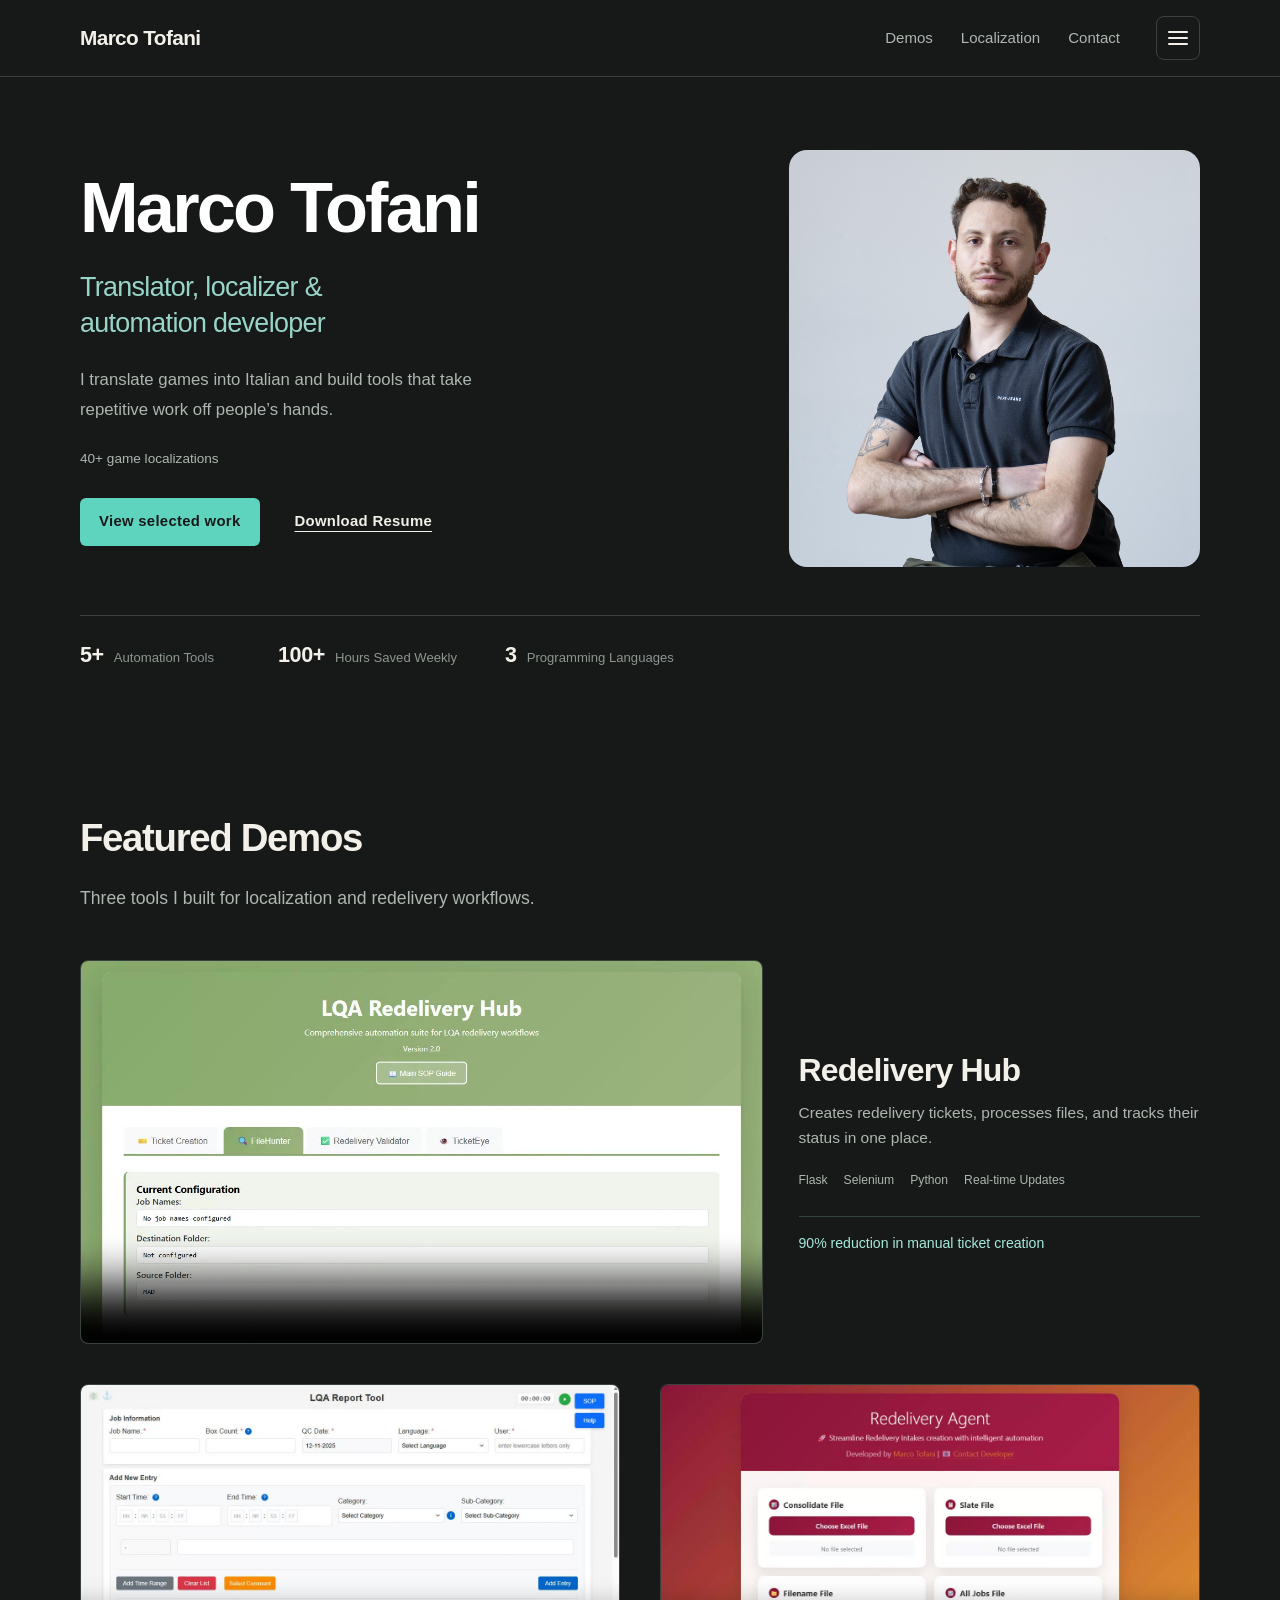
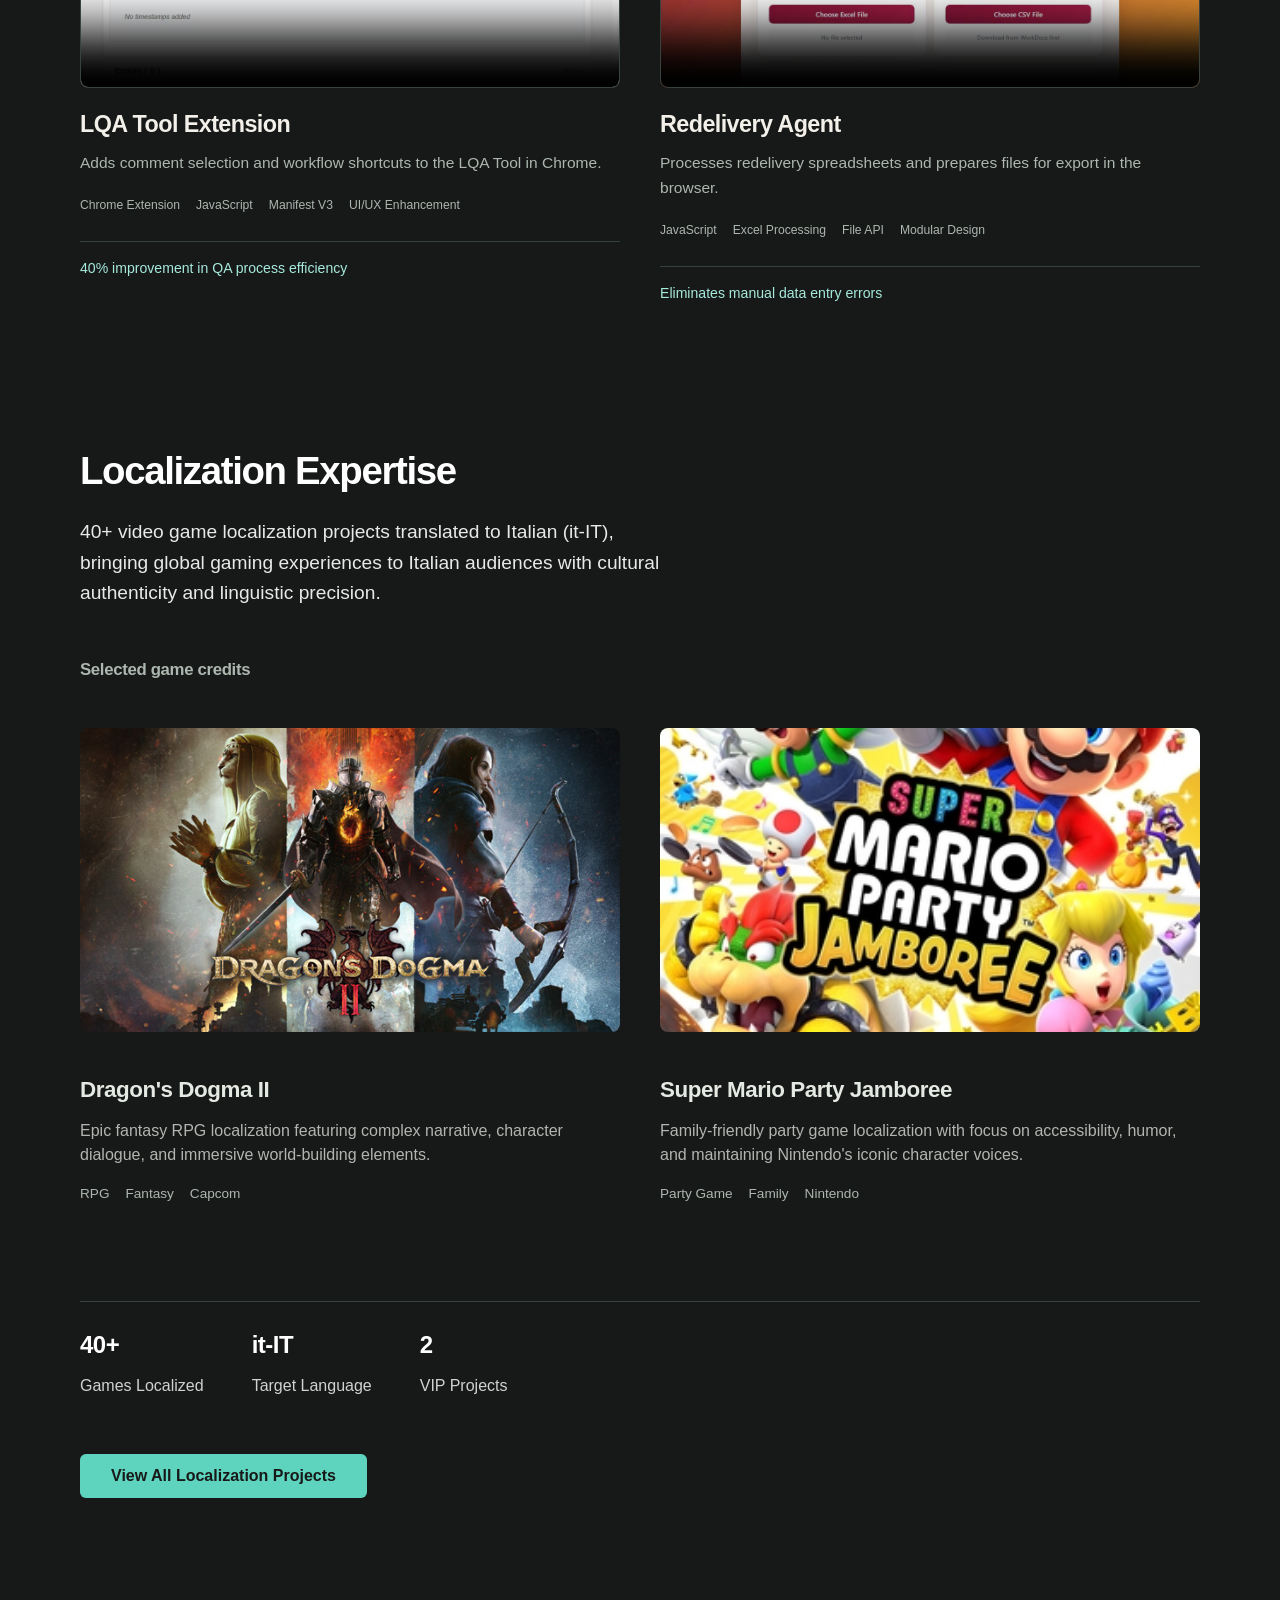
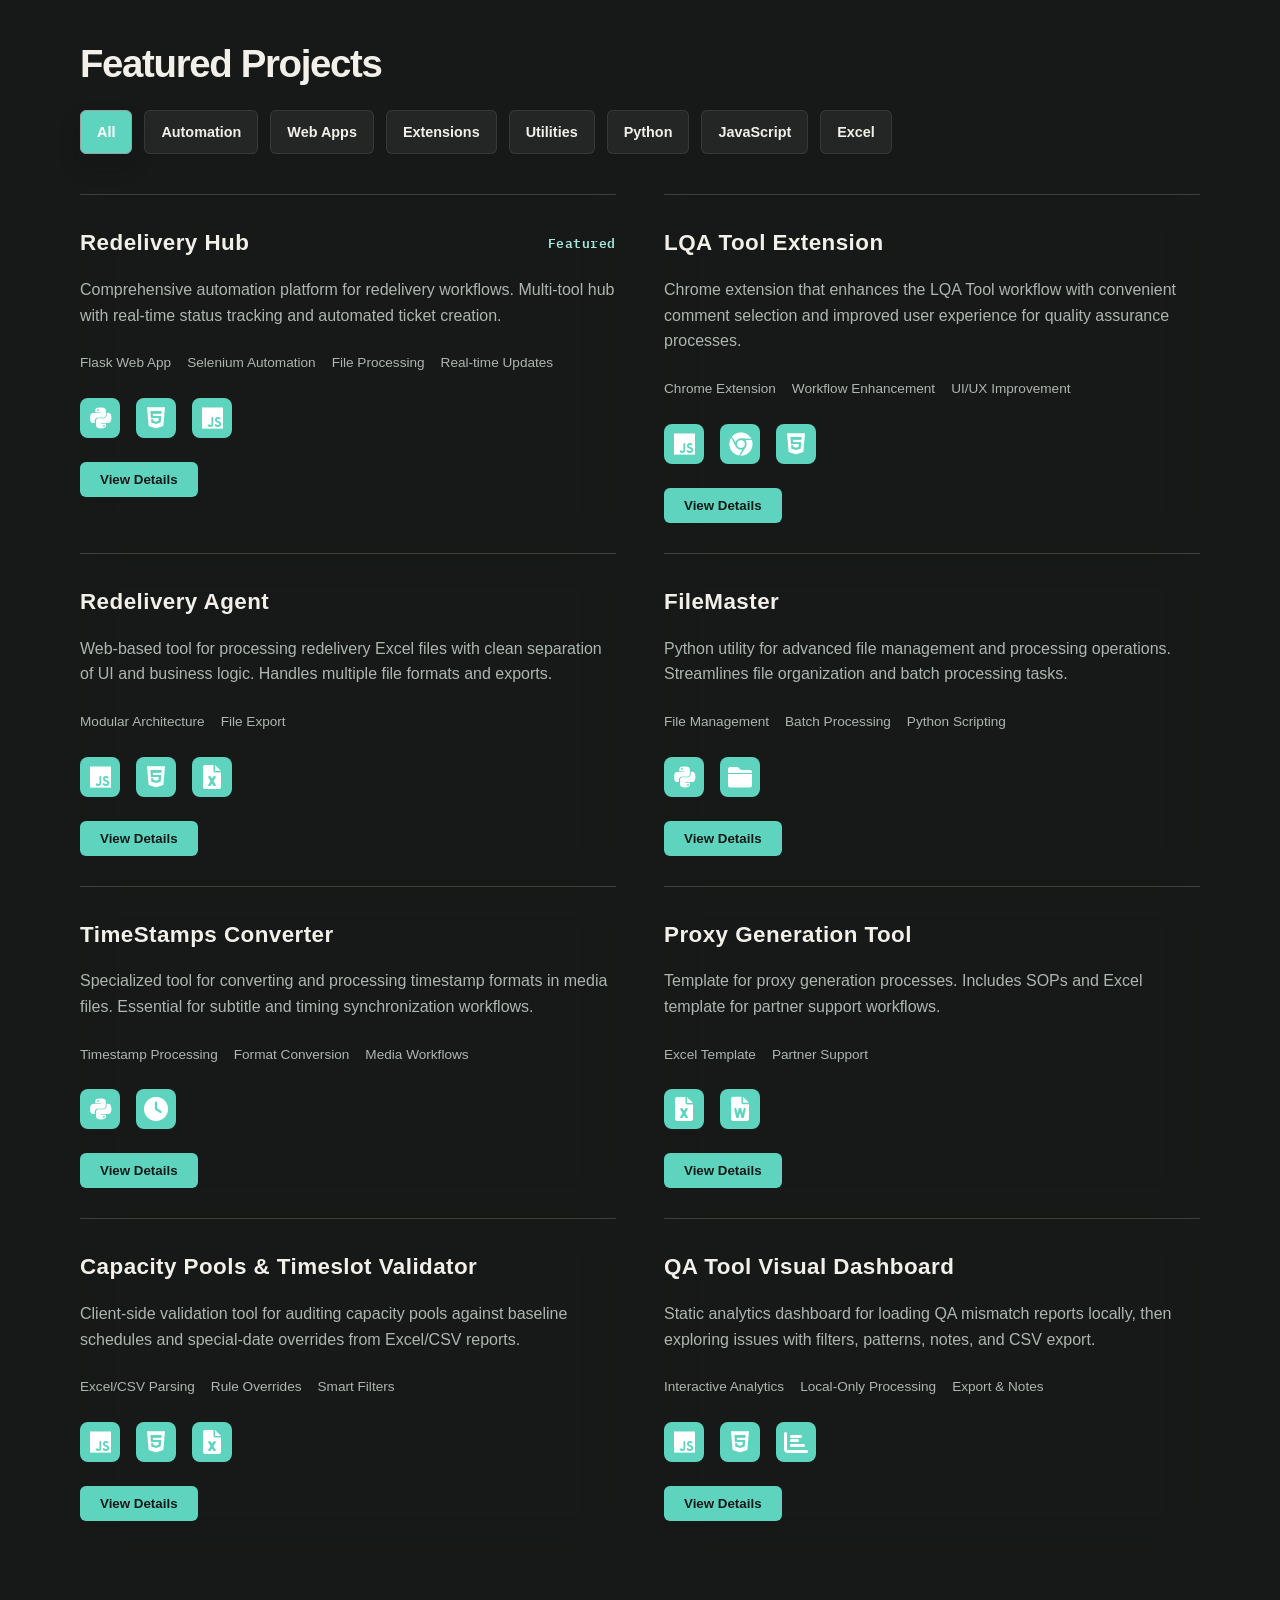
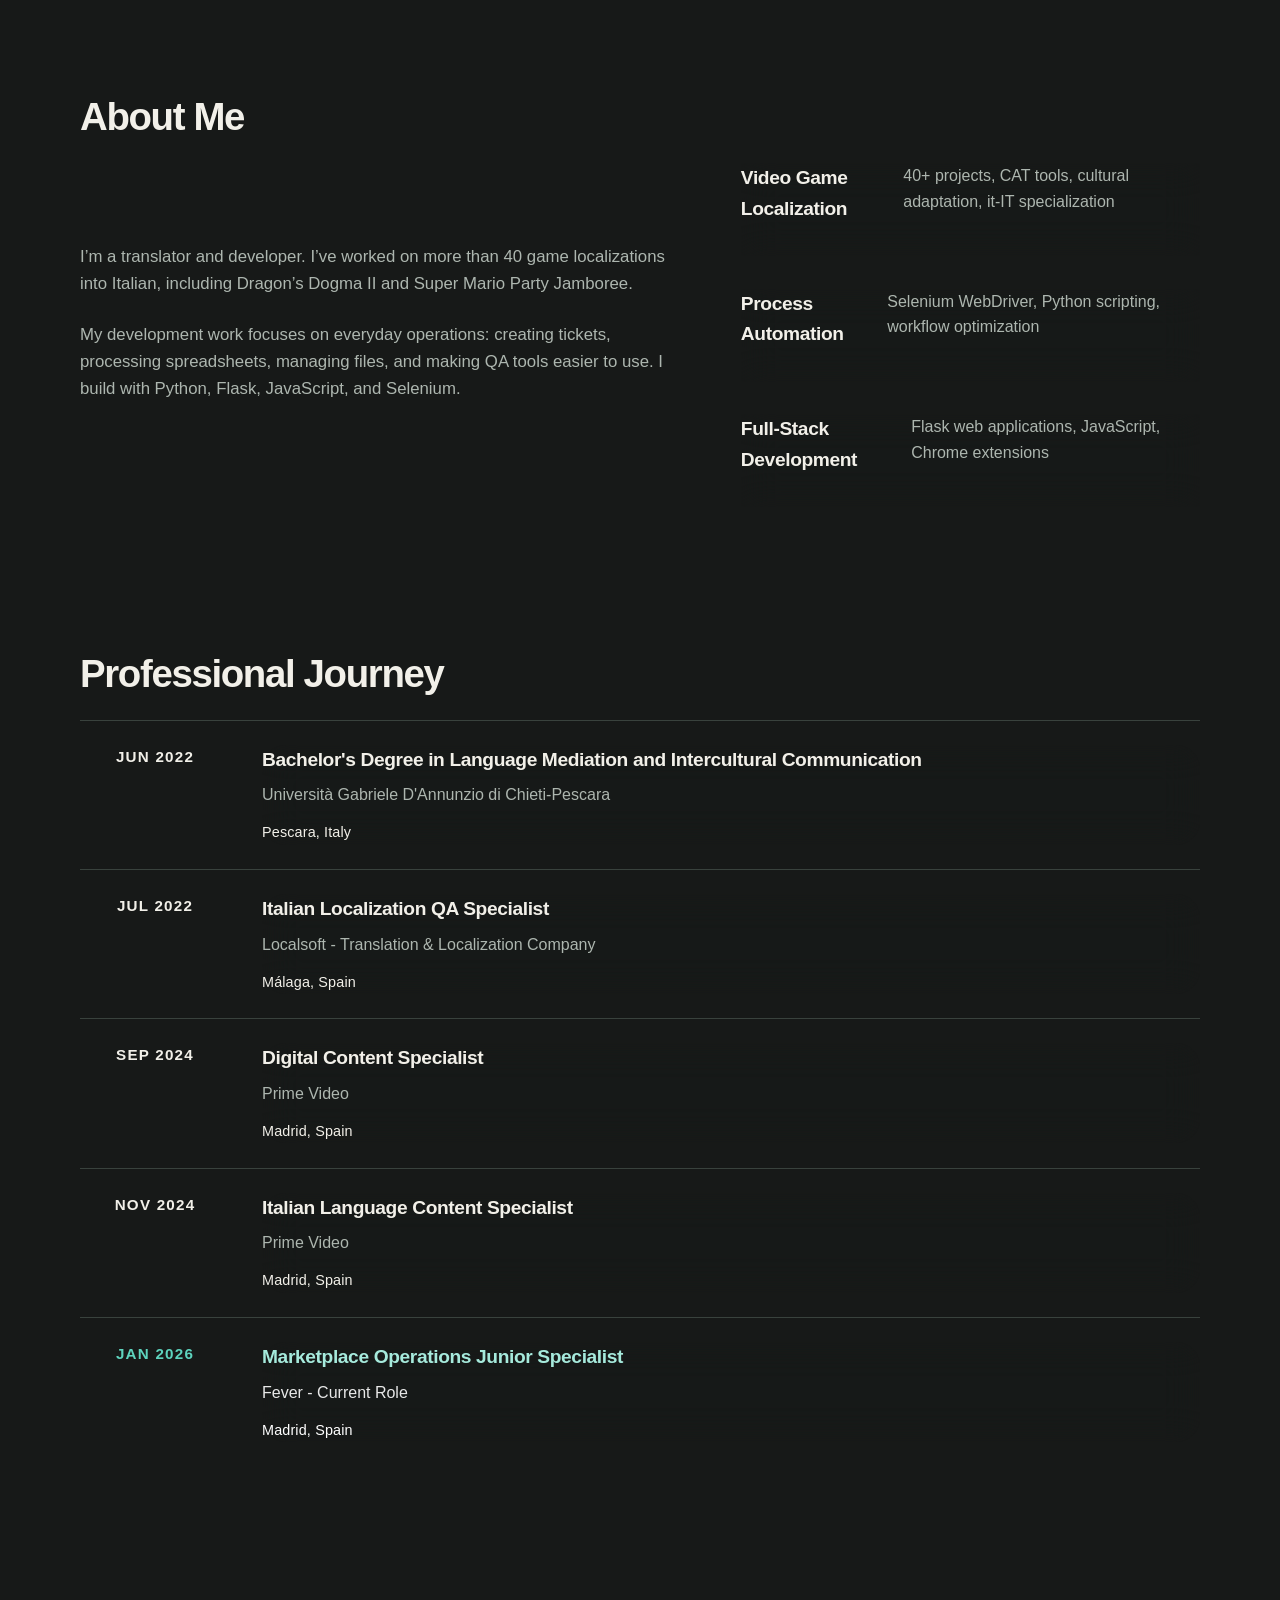
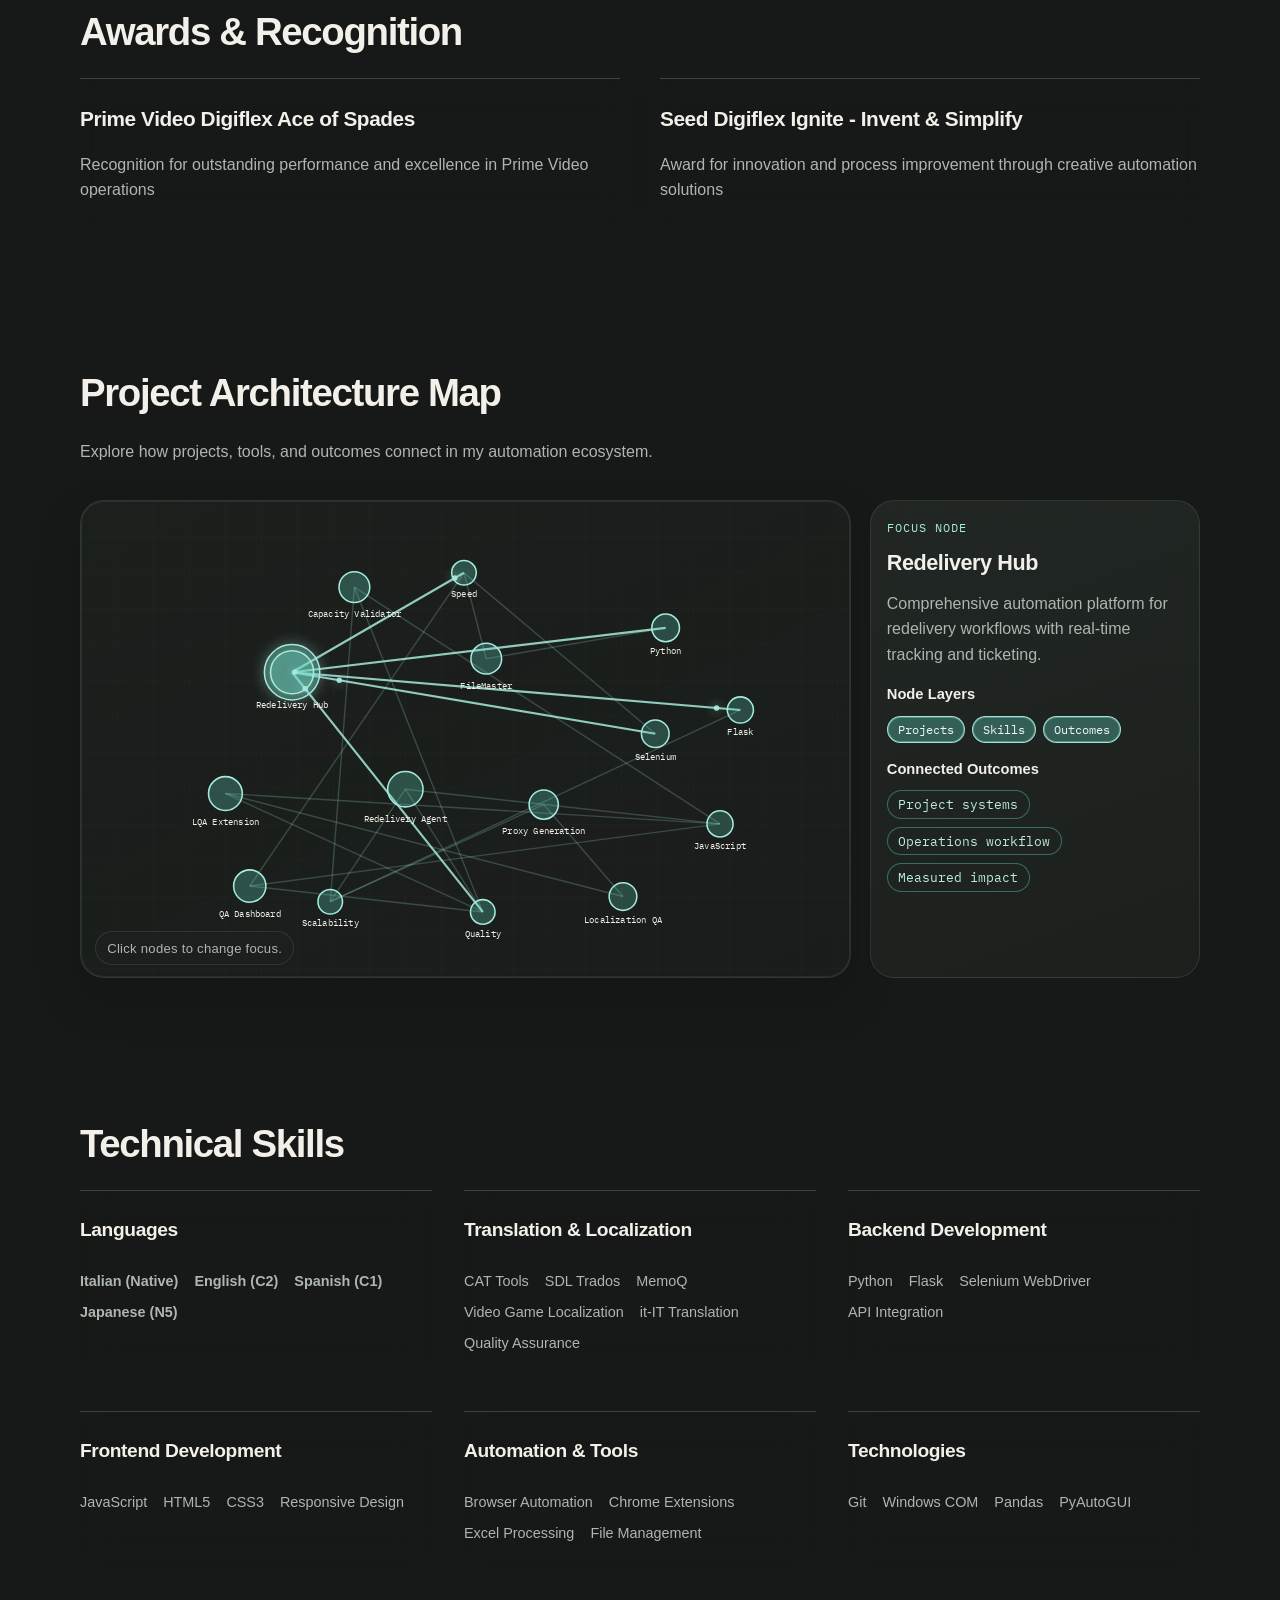
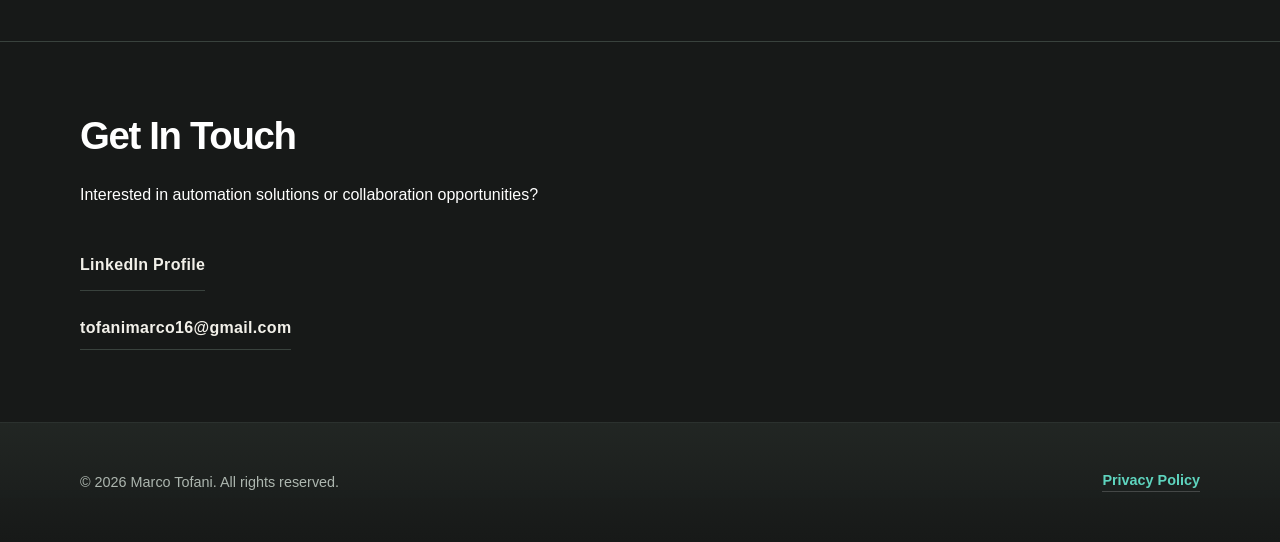
==== commit 3d66fb9b: "Add files via upload" ====
--- a/index.html
+++ b/index.html
@@ -740,13 +740,6 @@
                 </div>
             </div>
             <div class="contact-content">
-                <div class="profile-picture">
-                    <img src="profile-picture.jpg" alt="Marco Tofani" loading="lazy" decoding="async"
-                        onerror="this.style.display='none'; this.nextElementSibling.style.display='block';">
-                    <div class="profile-placeholder" style="display:none;">
-                        <i class="fas fa-user"></i>
-                    </div>
-                </div>
                 <div class="contact-info">
                     <a href="https://www.linkedin.com/in/marco-tofani/" class="contact-link" target="_blank"
                         rel="noopener noreferrer" data-i18n="contact.linkedin">
--- a/refinement.css
+++ b/refinement.css
@@ -42,7 +42,7 @@
 .hero-buttons a { width: auto; min-width: 0; padding: 14px 18px; font-size: .93rem; border-radius: 6px; white-space: normal; }
 .hero-buttons .btn-primary { background: var(--accent-color); color: #171918; }
 .hero-buttons .btn-secondary { background: none; border-color: transparent; text-decoration: underline; text-underline-offset: 5px; }
-.hero-portrait { margin: 0; align-self: stretch; max-height: 470px; overflow: hidden; border-radius: 2px; }
+.hero-portrait { margin: 0; align-self: stretch; max-height: 470px; overflow: hidden; border-radius: 18px; }
 .hero-portrait img { display: block; width: 100%; height: 100%; object-fit: cover; object-position: 50% 35%; }
 .hero-stats { grid-column: 1 / -1; display: flex; flex-direction: row; justify-content: flex-start; gap: 48px; margin: 8px 0 0; border-top: 1px solid var(--border-color); padding-top: 22px; }
 .hero-stats .stat { display: flex; align-items: baseline; gap: 10px; padding: 0; background: none; border: 0; border-radius: 0; box-shadow: none; text-align: left; flex: initial; }
@@ -152,11 +152,11 @@
 }
 @media(prefers-reduced-motion:reduce) {
  *, *::before, *::after { animation: none !important; transition: none !important; scroll-behavior: auto !important; }
-}
+}
 .nav-menu { background: #202422; backdrop-filter: none; border-radius: 12px; }
 @media(max-width:560px) {
  .hero { padding-top: 108px; }
  .hero-content p { line-height: 1.65; }
  .hero-buttons { gap: 8px; }
  .hero-buttons a { padding-inline: 12px; font-size: .84rem; }
-}
+}
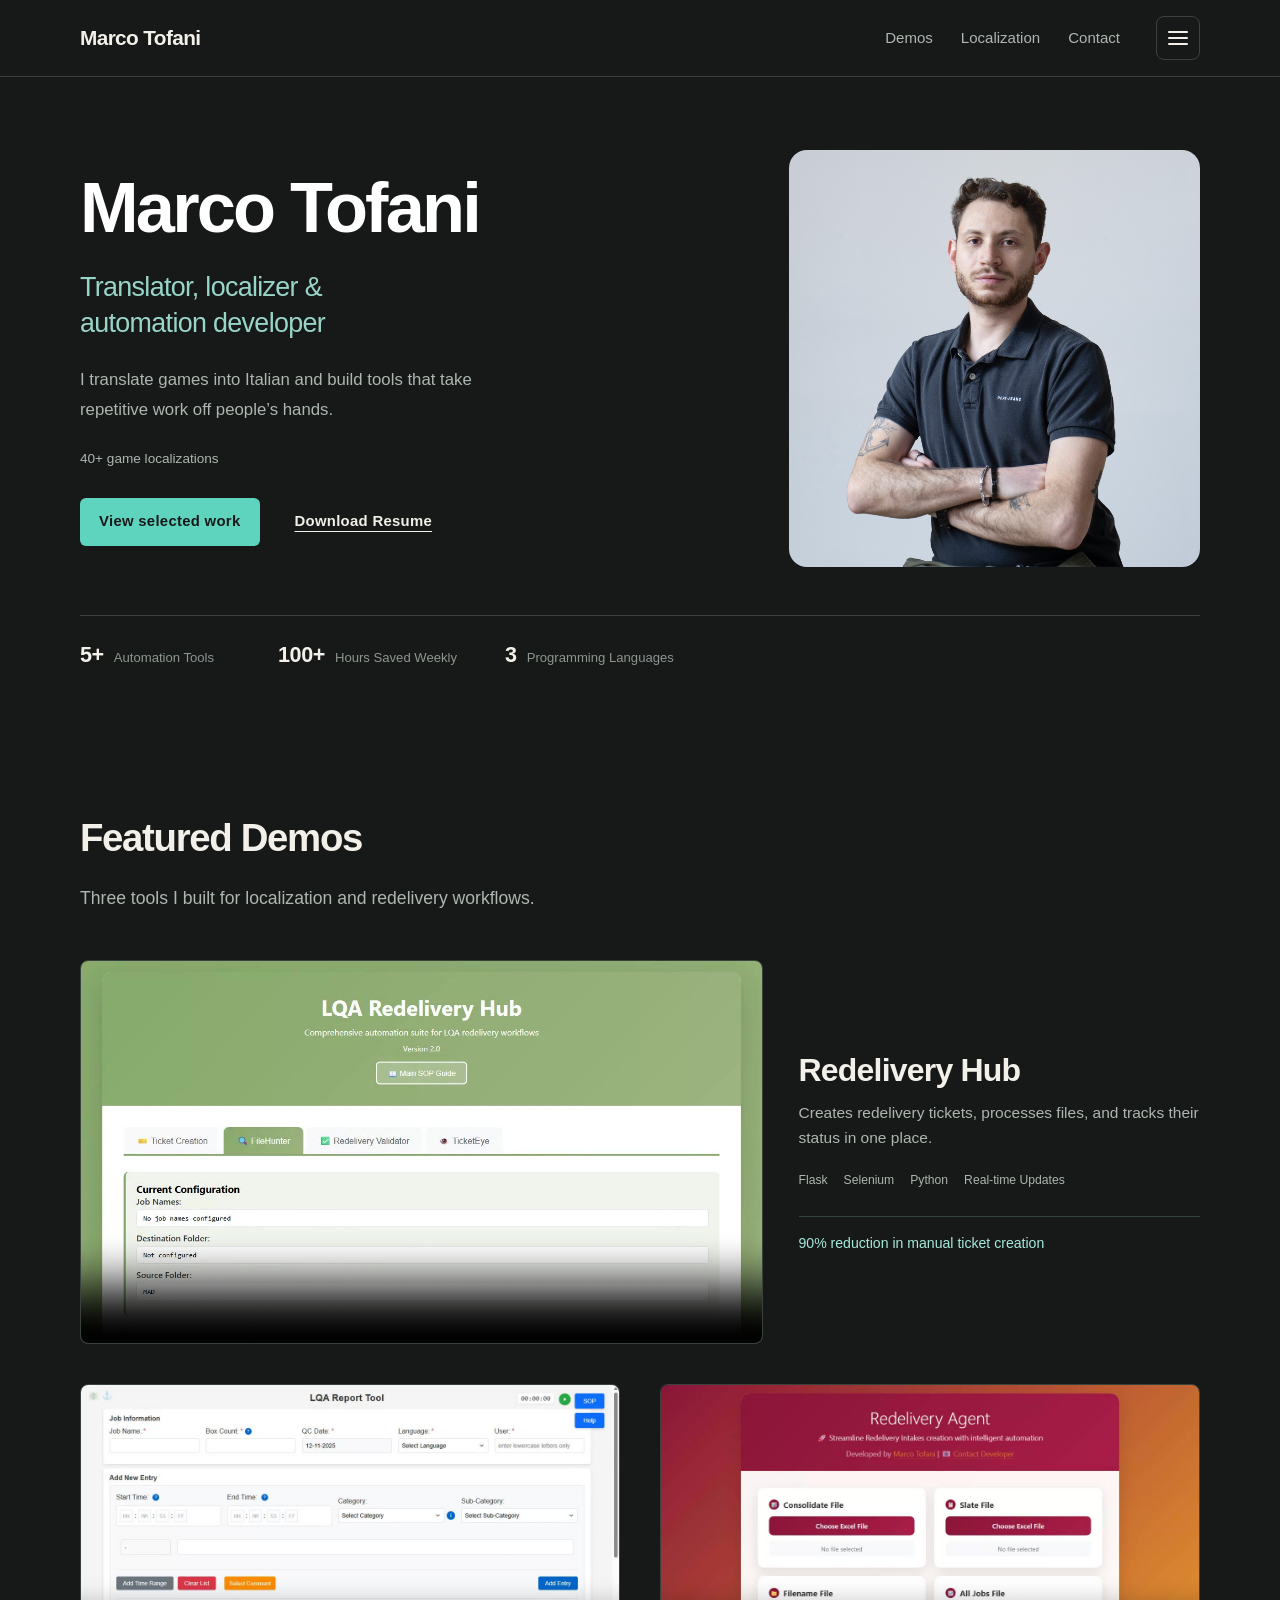
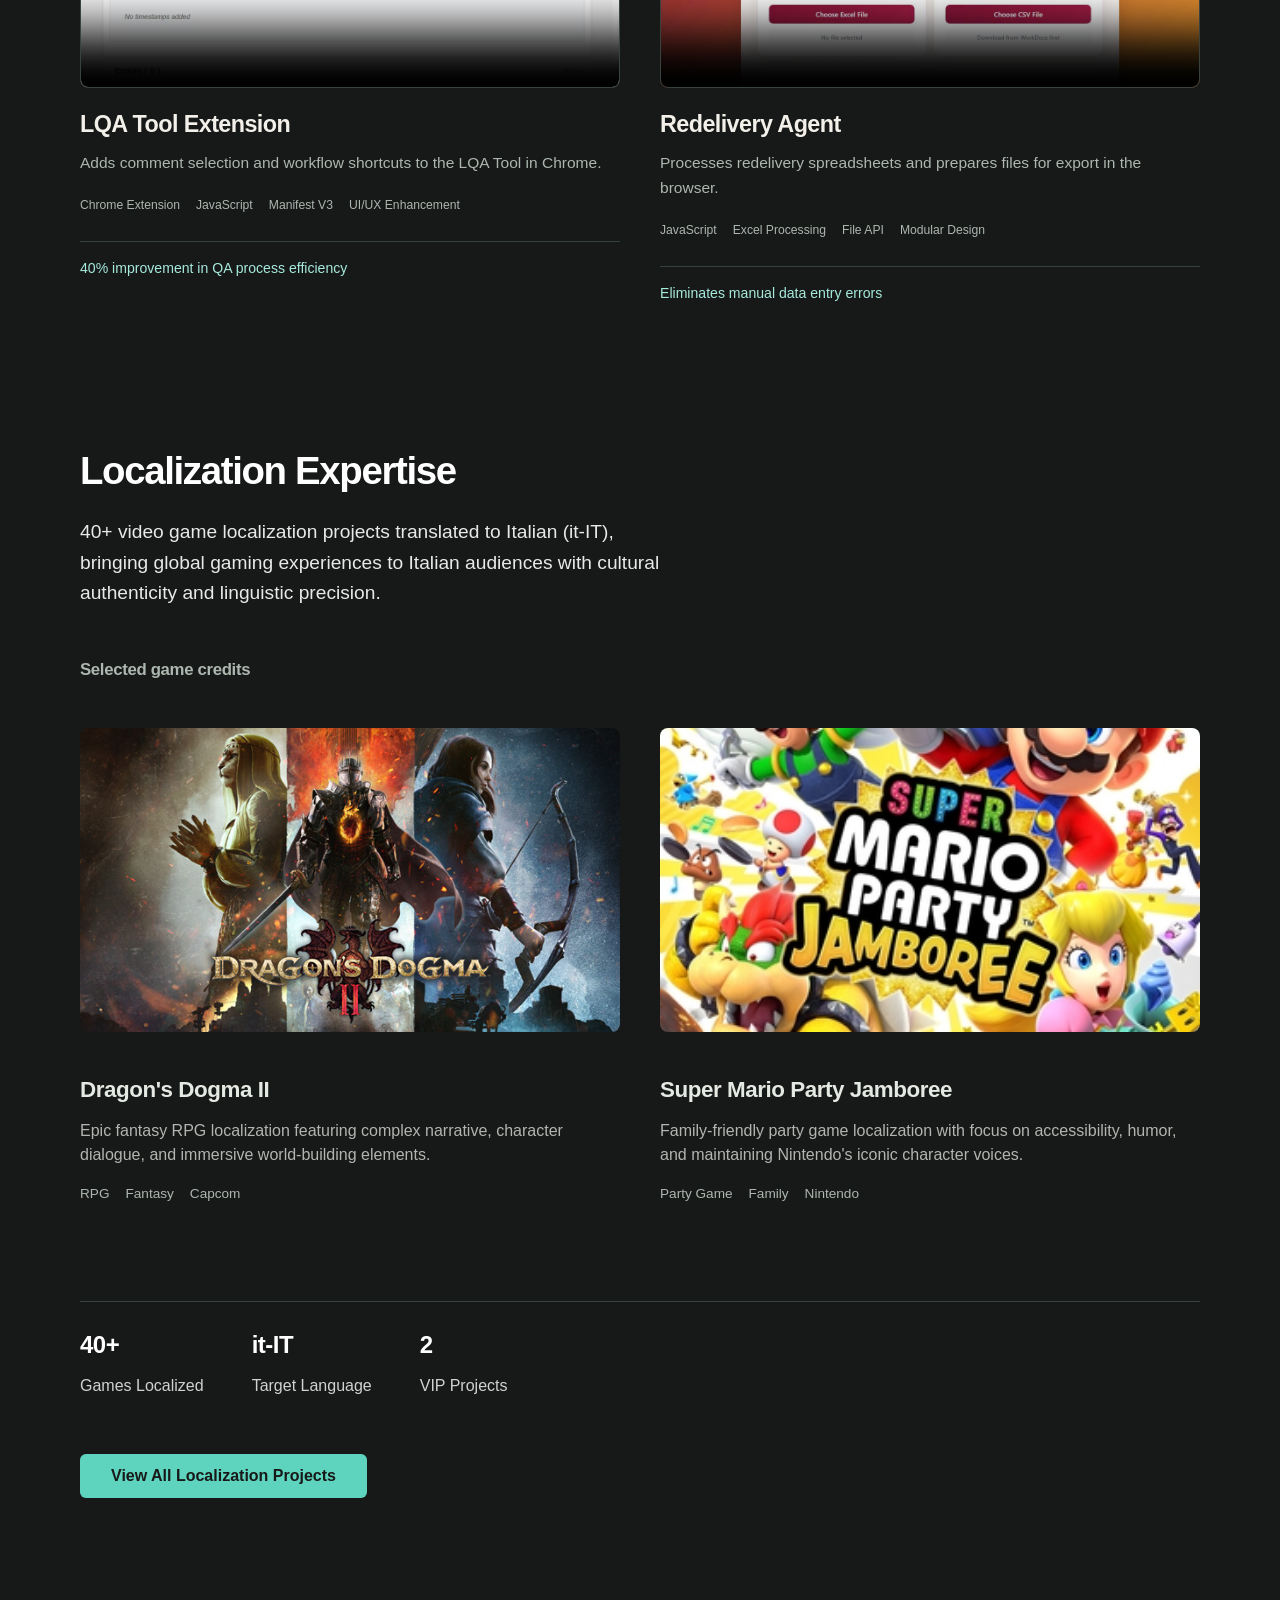
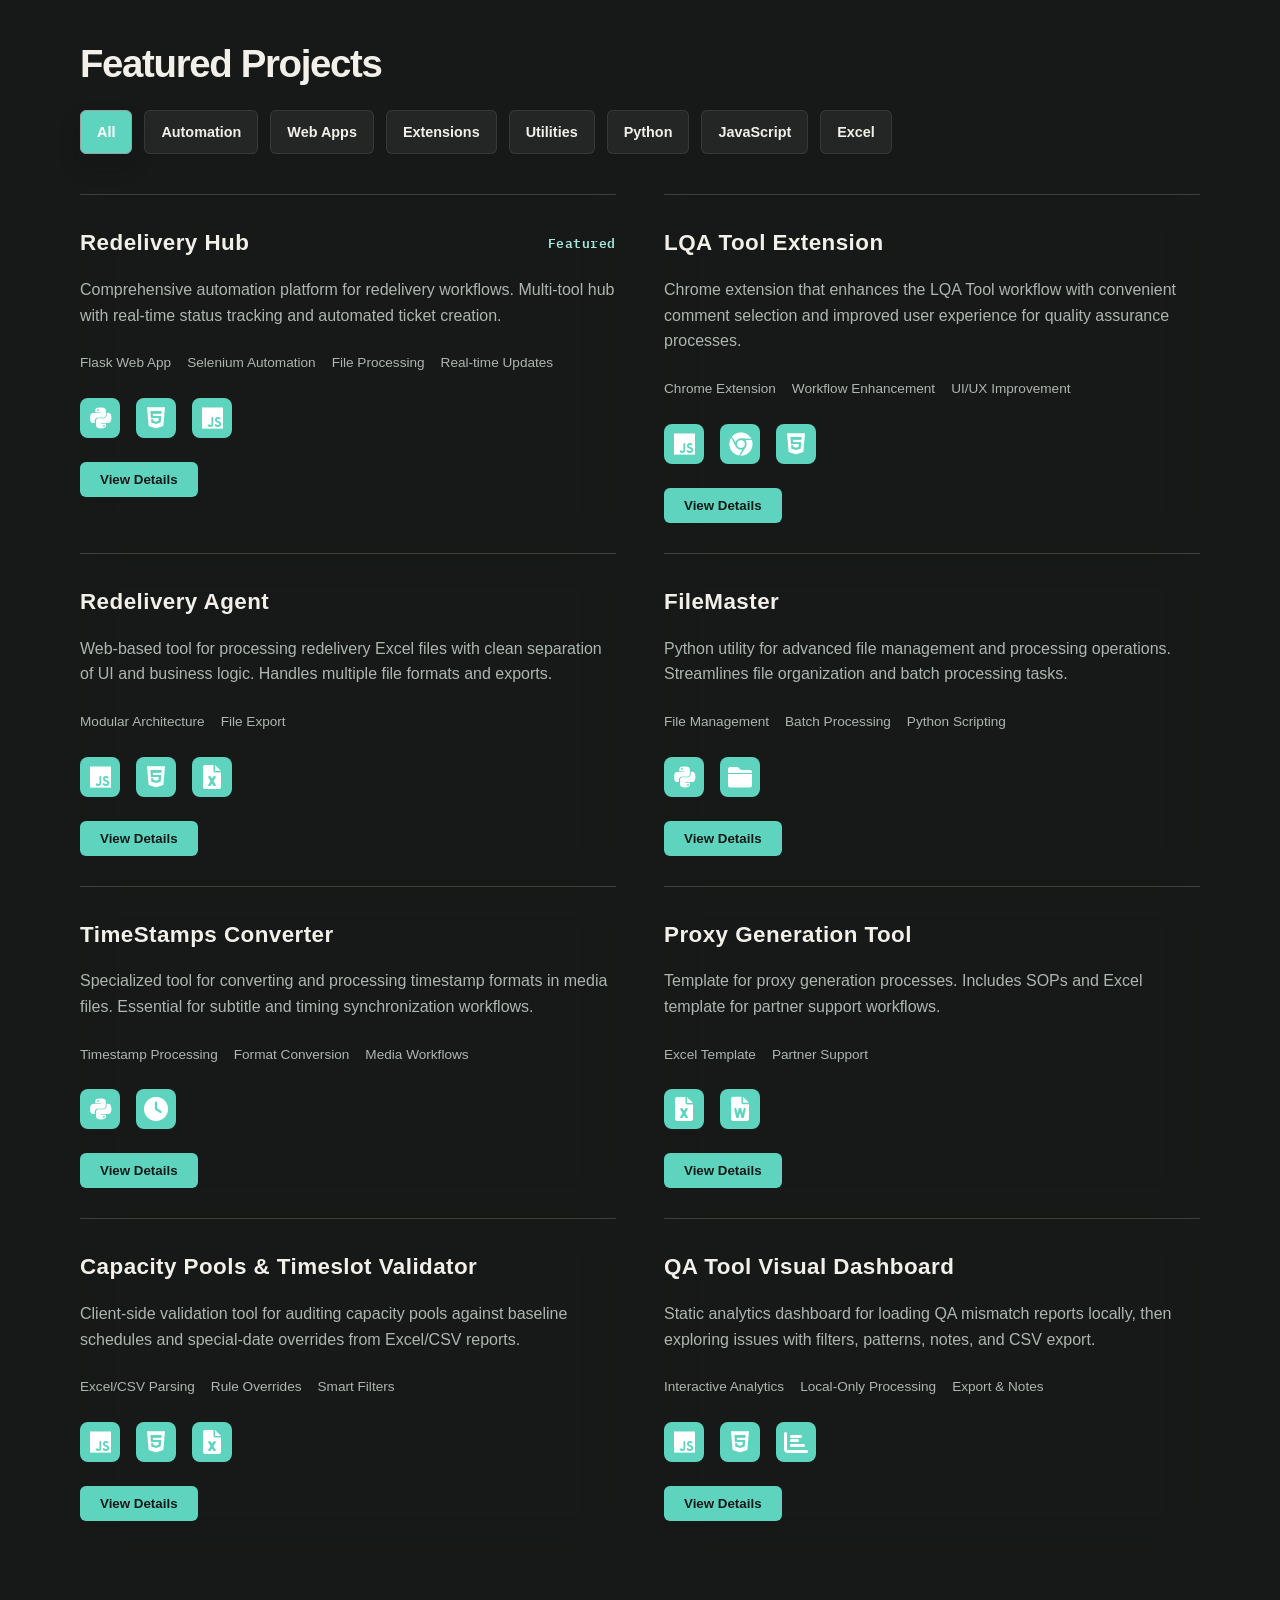
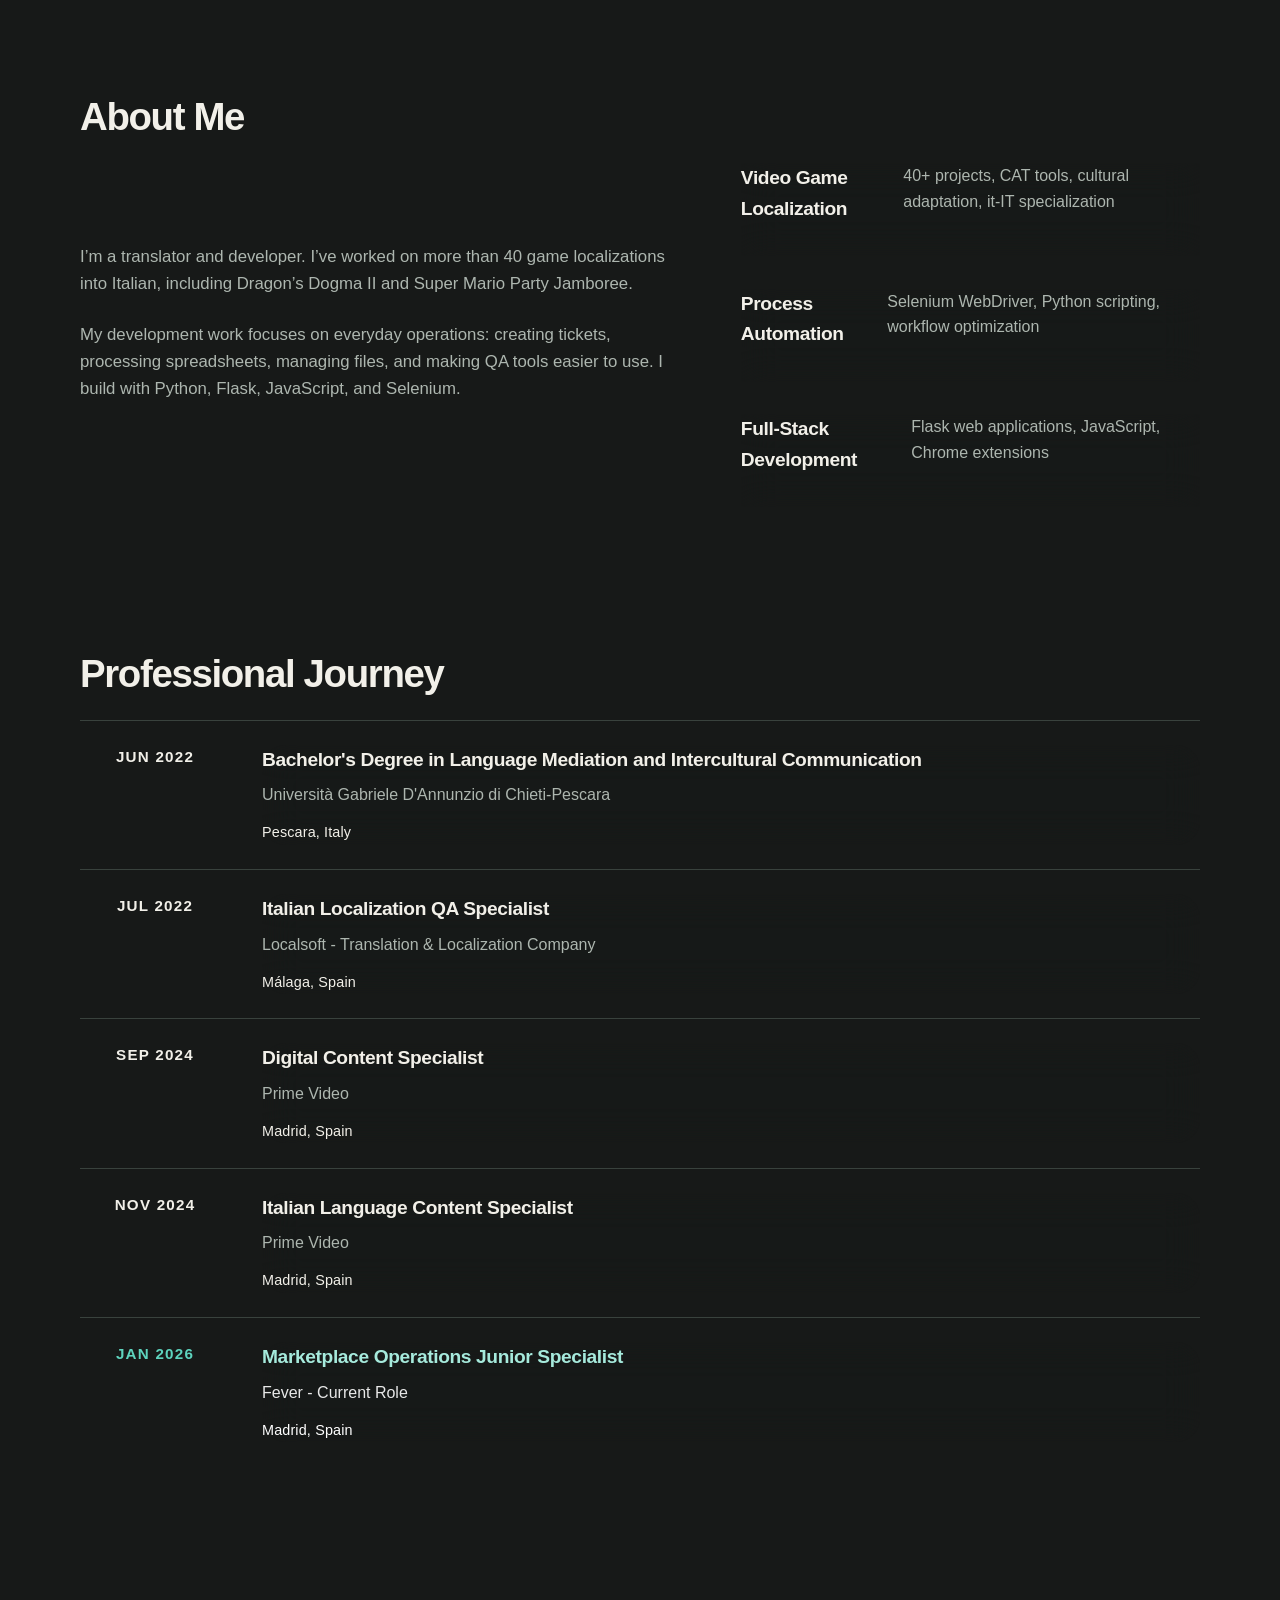
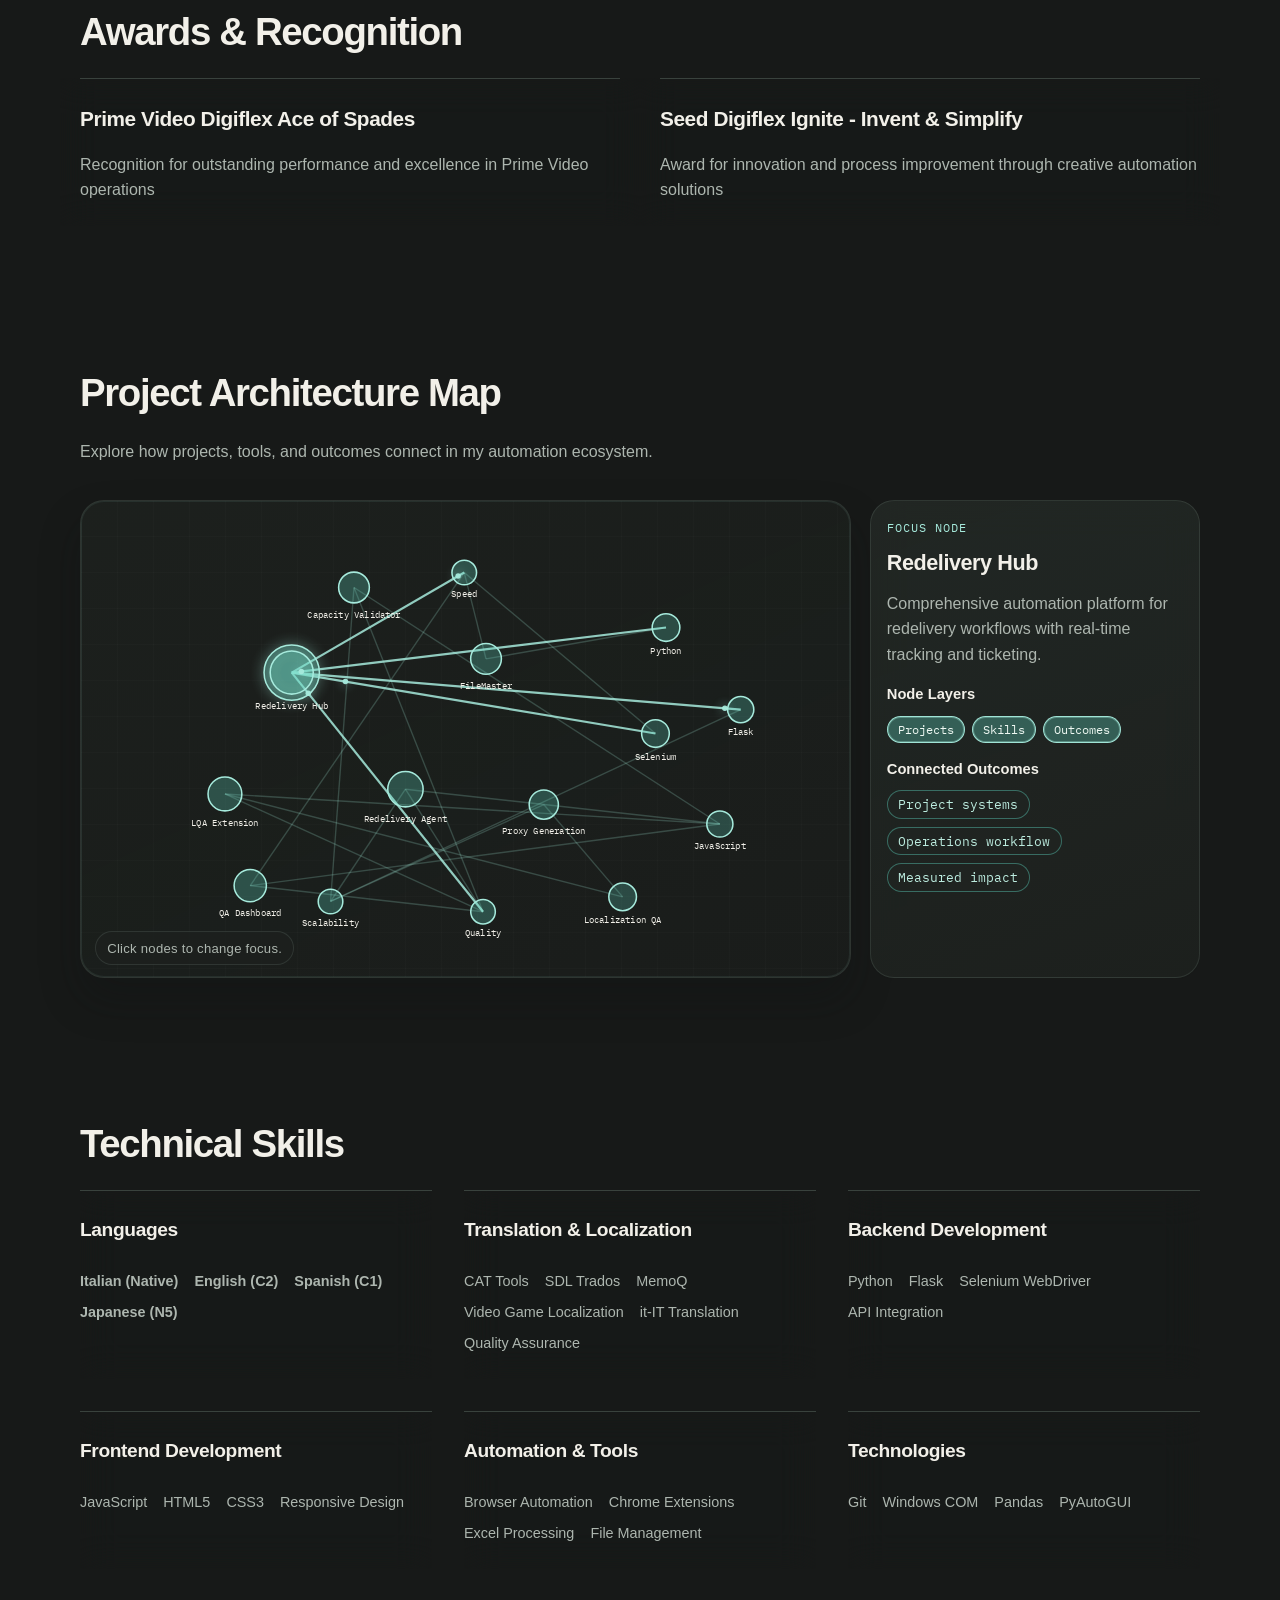
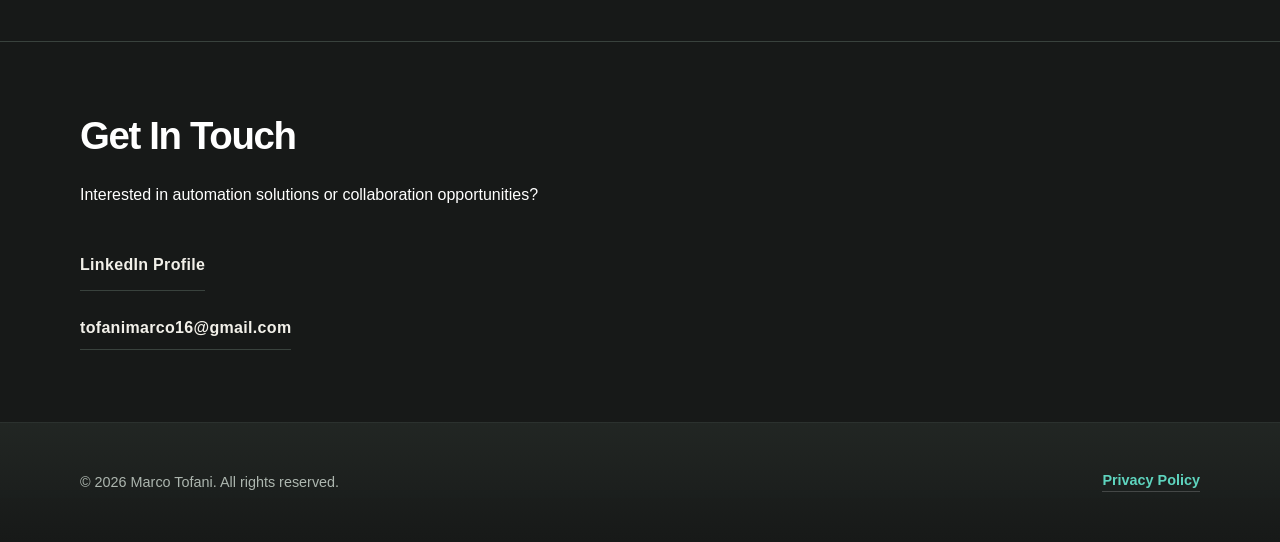
==== commit 301cc816: "Add files via upload" ====
--- a/index.html
+++ b/index.html
@@ -118,7 +118,7 @@
     <a class="skip-link" href="#home">Skip to content</a>
     <nav class="navbar">
         <div class="nav-container">
-            <div class="nav-logo" data-i18n="nav.logo">Marco Tofani</div>
+            <a class="nav-logo" href="#home" data-i18n="nav.logo">Marco Tofani</a>
             <ul class="nav-menu" id="site-menu" inert>
                 <li><a href="#home" data-i18n="nav.home">Home</a></li>
                 <li><a href="#about" data-i18n="nav.about">About</a></li>
@@ -550,18 +550,18 @@
                 <div class="about-highlights">
                     <div class="highlight">
                         <i class="fas fa-language"></i>
-                        <h4 data-i18n="about.highlight1Title">Video Game Localization</h4>
+                        <h3 data-i18n="about.highlight1Title">Video Game Localization</h3>
                         <p data-i18n="about.highlight1">40+ projects, CAT tools, cultural adaptation, it-IT
                             specialization</p>
                     </div>
                     <div class="highlight">
                         <i class="fas fa-robot"></i>
-                        <h4 data-i18n="about.highlight2Title">Process Automation</h4>
+                        <h3 data-i18n="about.highlight2Title">Process Automation</h3>
                         <p data-i18n="about.highlight2">Selenium WebDriver, Python scripting, workflow optimization</p>
                     </div>
                     <div class="highlight">
                         <i class="fas fa-code"></i>
-                        <h4 data-i18n="about.highlight3Title">Full-Stack Development</h4>
+                        <h3 data-i18n="about.highlight3Title">Full-Stack Development</h3>
                         <p data-i18n="about.highlight3">Flask web applications, JavaScript, Chrome extensions</p>
                     </div>
                 </div>
--- a/styles.css
+++ b/styles.css
@@ -185,6 +185,7 @@
     font-size: 1.5rem;
     font-weight: 700;
     color: var(--text-secondary);
+    text-decoration: none;
     flex-shrink: 0;
     z-index: 3;
     letter-spacing: 0.08em;
@@ -976,7 +977,7 @@
     margin-top: 0.25rem;
 }
 
-.highlight h4 {
+.highlight h3 {
     font-size: 1.2rem;
     margin-bottom: 0.5rem;
     color: var(--text-secondary);
@@ -2802,12 +2803,12 @@
         box-sizing: border-box;
     }
 
-    .highlight h4,
+    .highlight h3,
     .highlight p {
         word-break: break-word;
     }
 
-    .highlight h4 {
+    .highlight h3 {
         font-size: 1rem;
         line-height: 1.3;
         display: block;
--- a/refinement.css
+++ b/refinement.css
@@ -93,7 +93,7 @@
 .about-text p { text-align: left; max-width: 65ch; font-size: 1.05rem; }
 .highlight { background: none; box-shadow: none; border: 0; border-radius: 0; padding: 0 0 24px; text-align: left; align-items: flex-start; }
 .highlight i { display: none; }
-.highlight h4, .highlight p { text-align: left; }
+.highlight h3, .highlight p { text-align: left; }
 .awards-grid { gap: 40px; max-width: none; margin: 0; }
 .award-card { padding: 24px 20px; margin: 0 -20px; background: none; border: 0; border-radius: 0; text-align: left; }
 .award-card::before { content: ''; position: absolute; top: 0; left: 20px; right: 20px; border-top: 1px solid var(--border-color); }
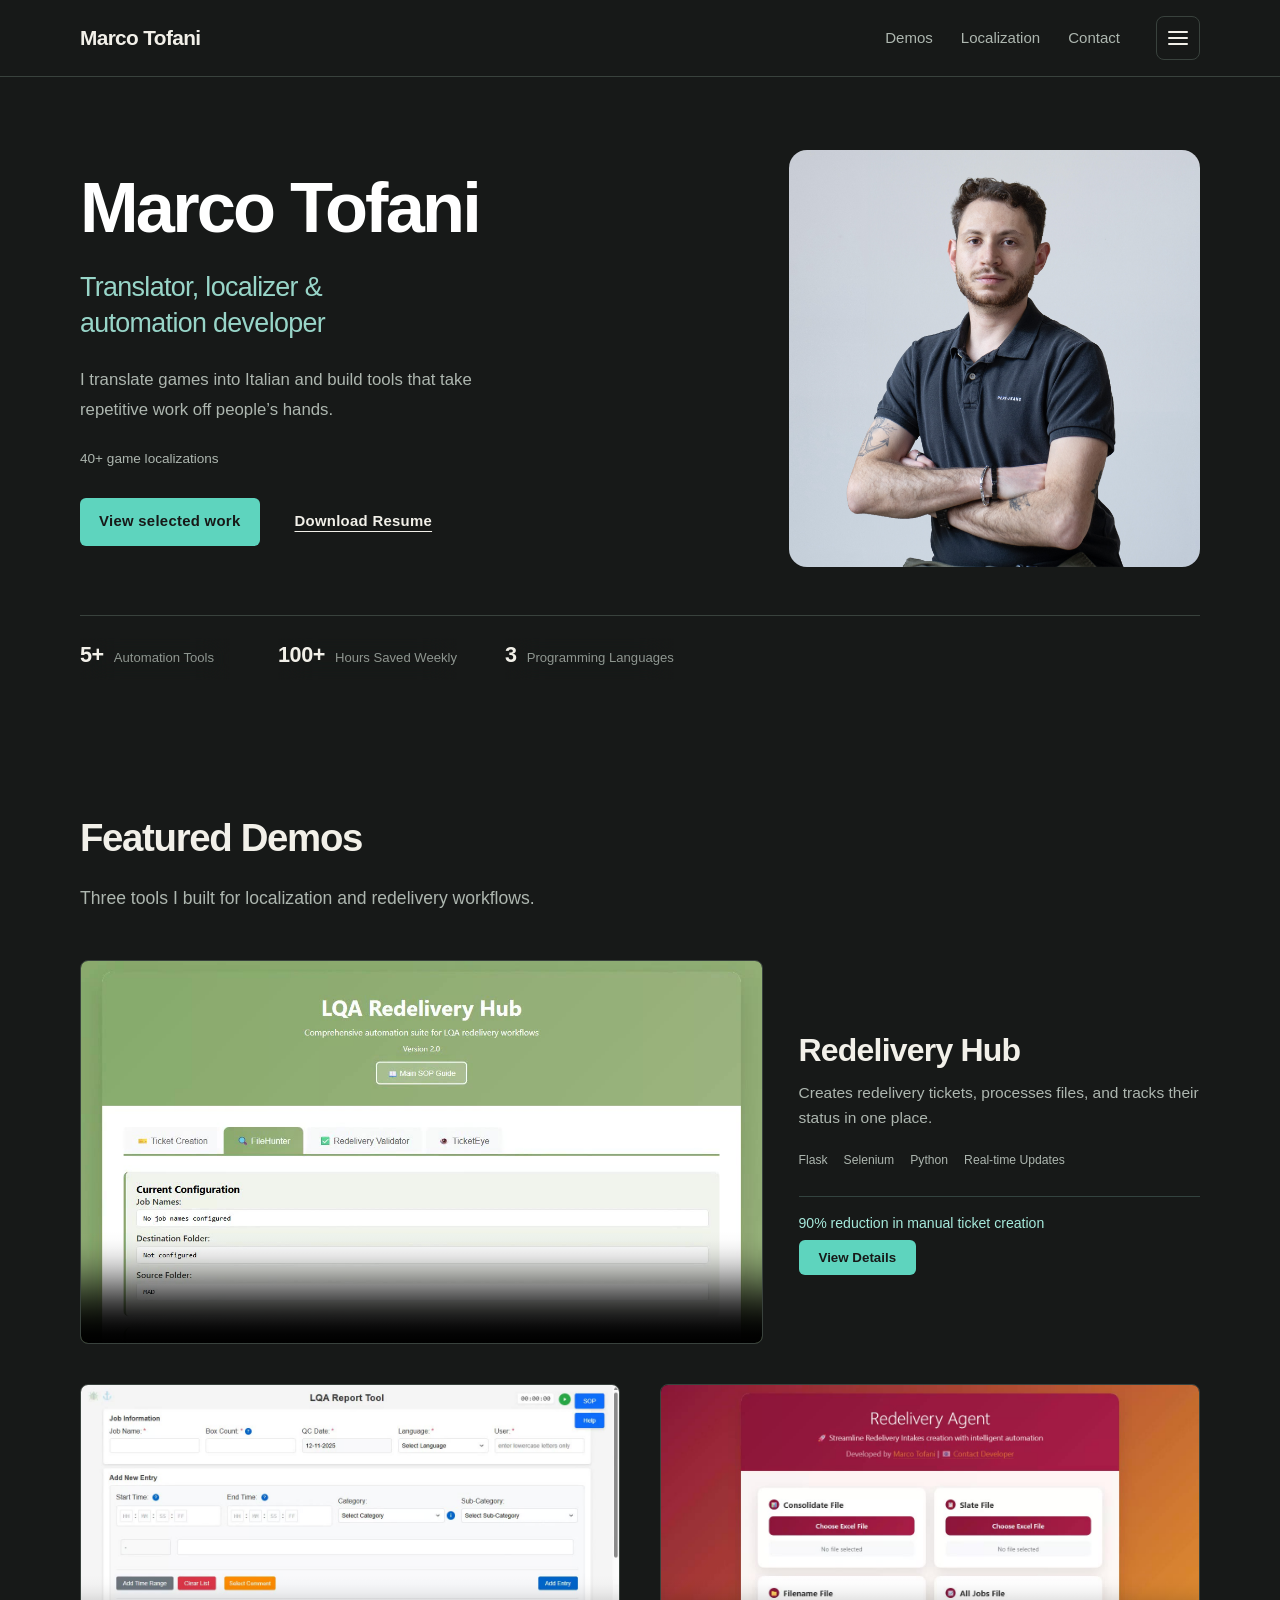
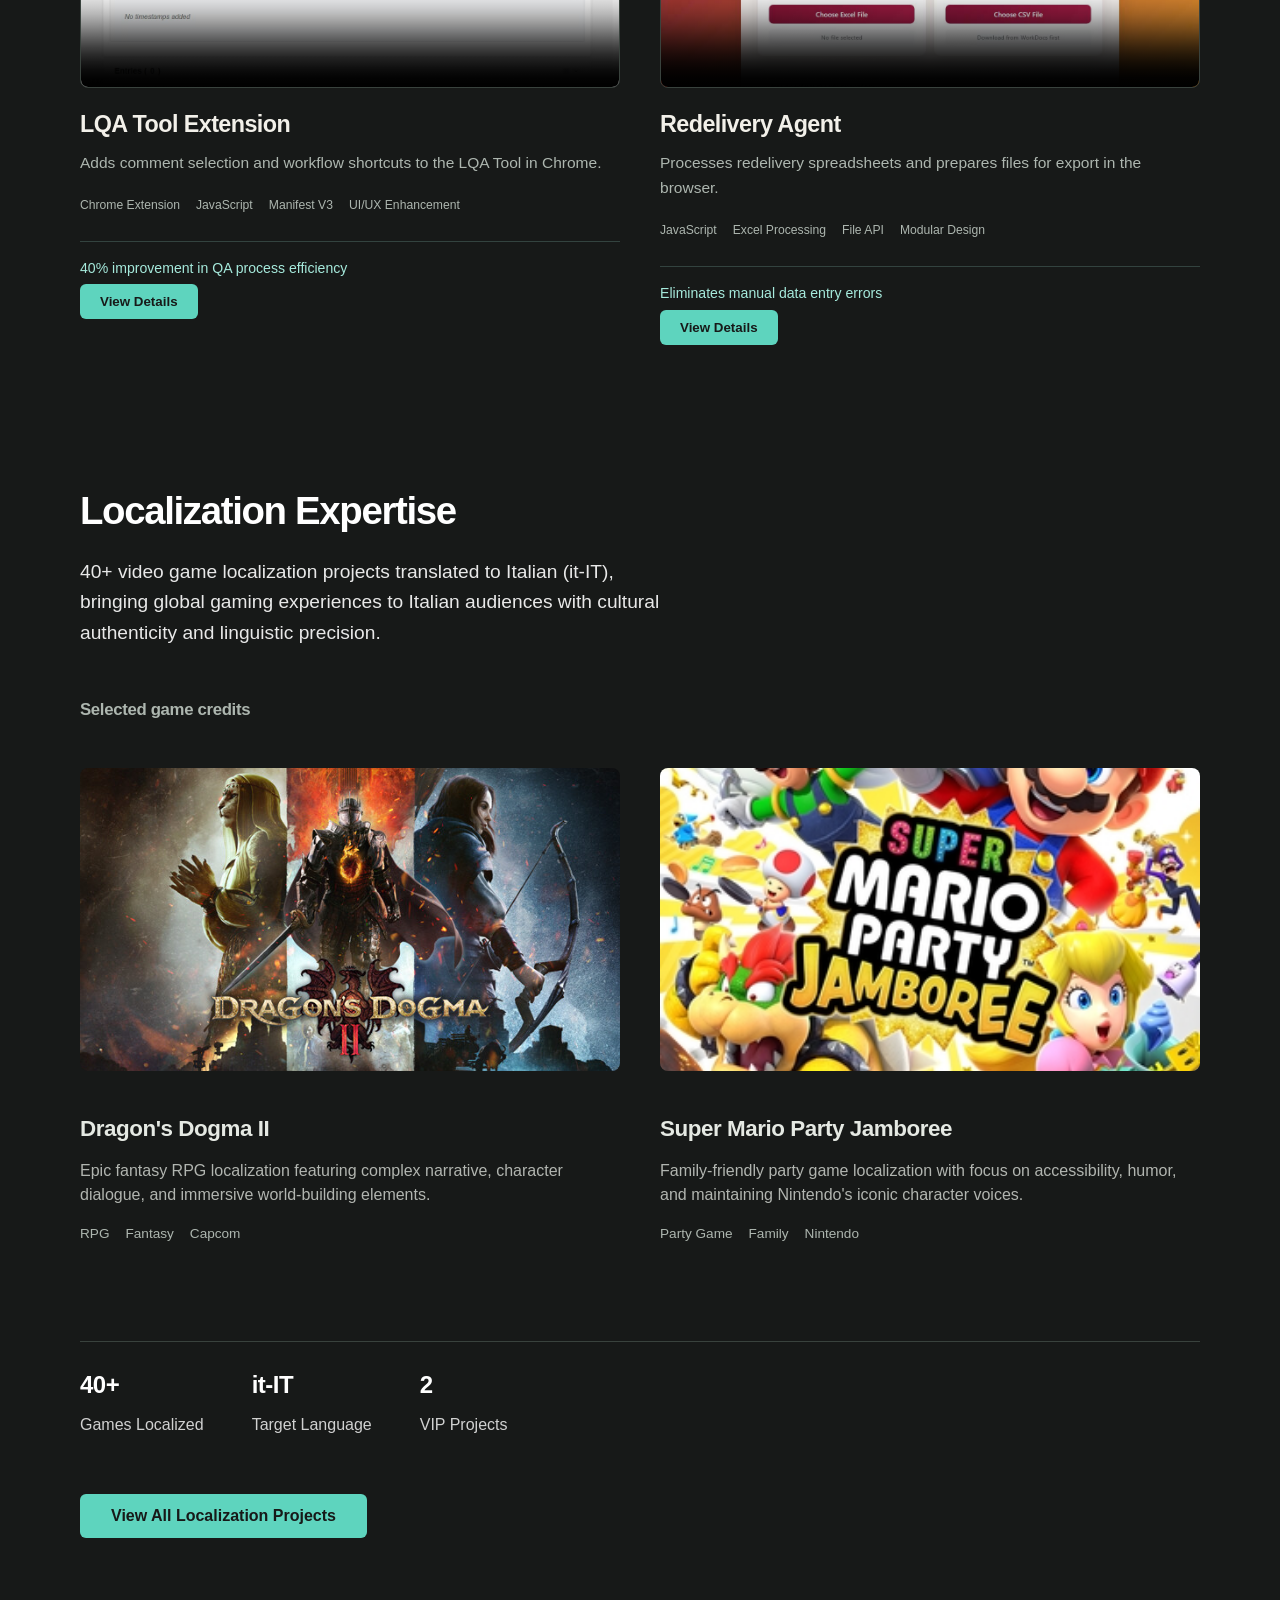
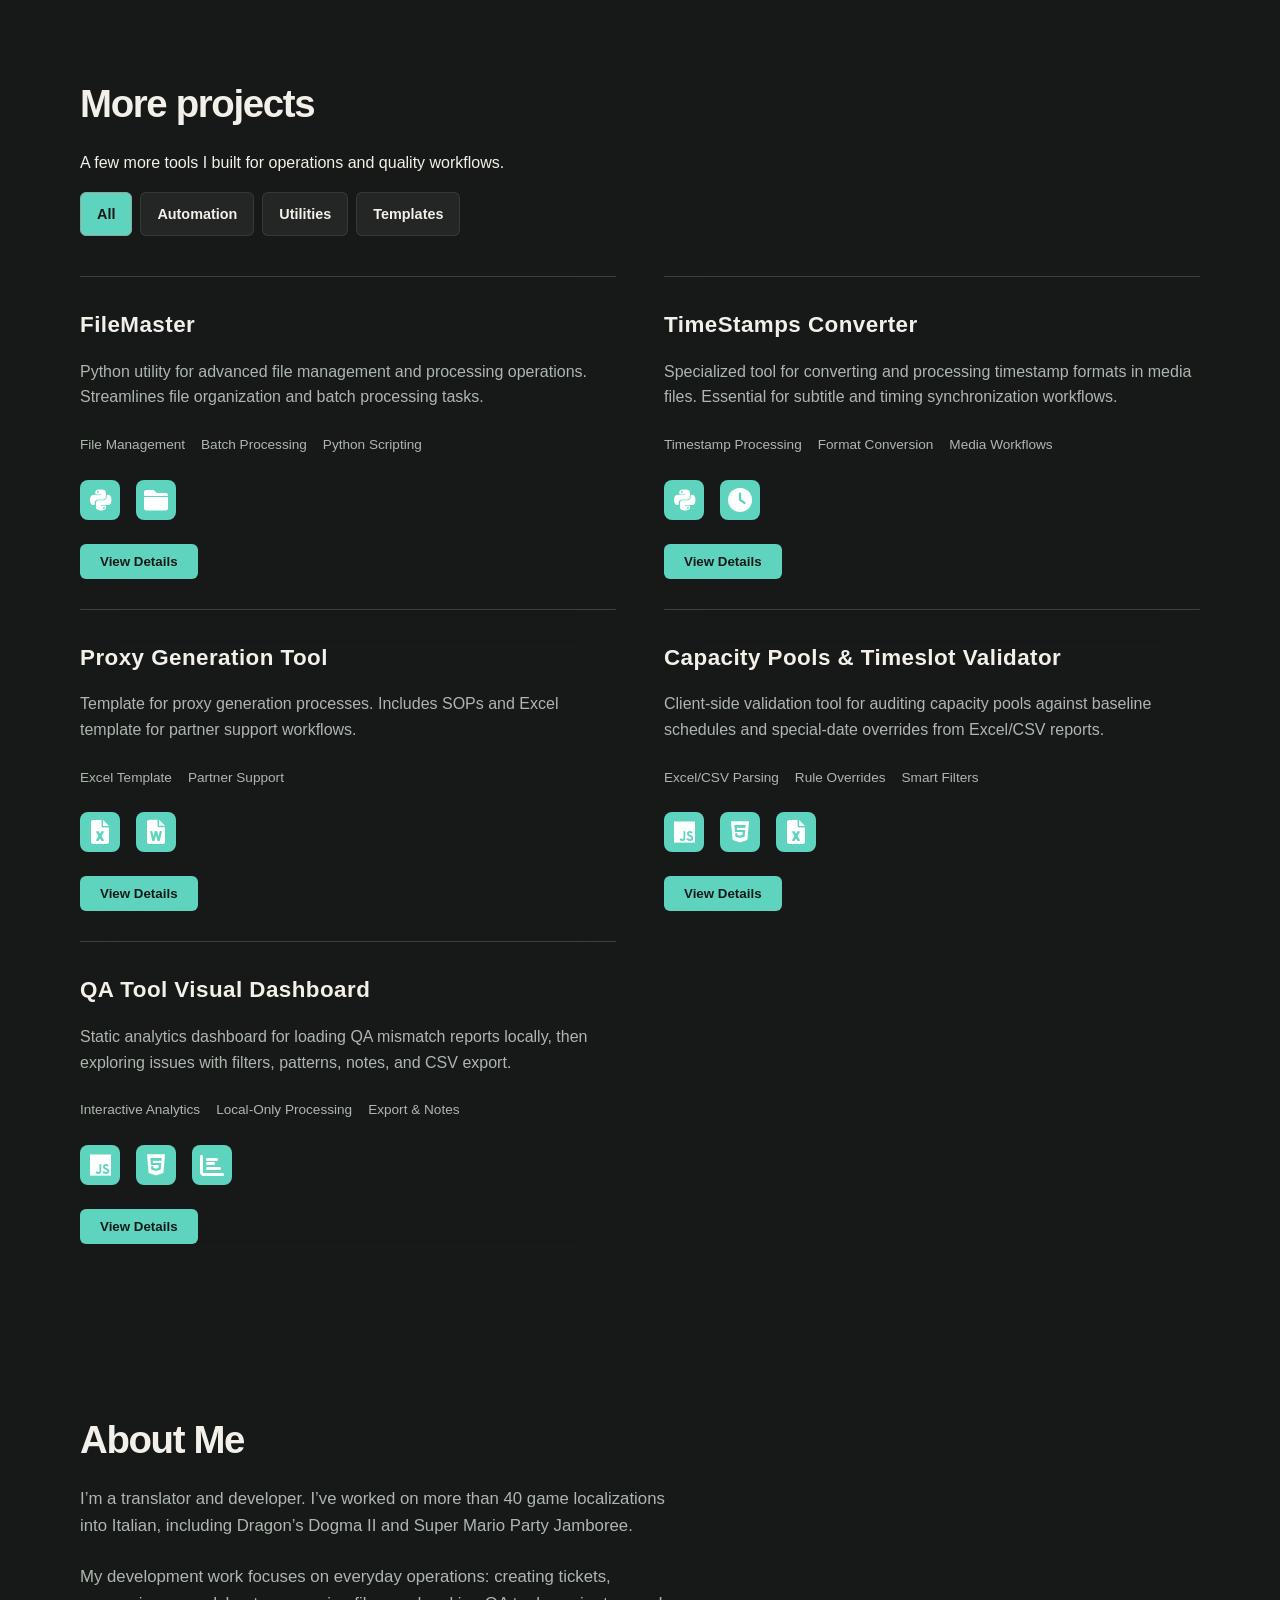
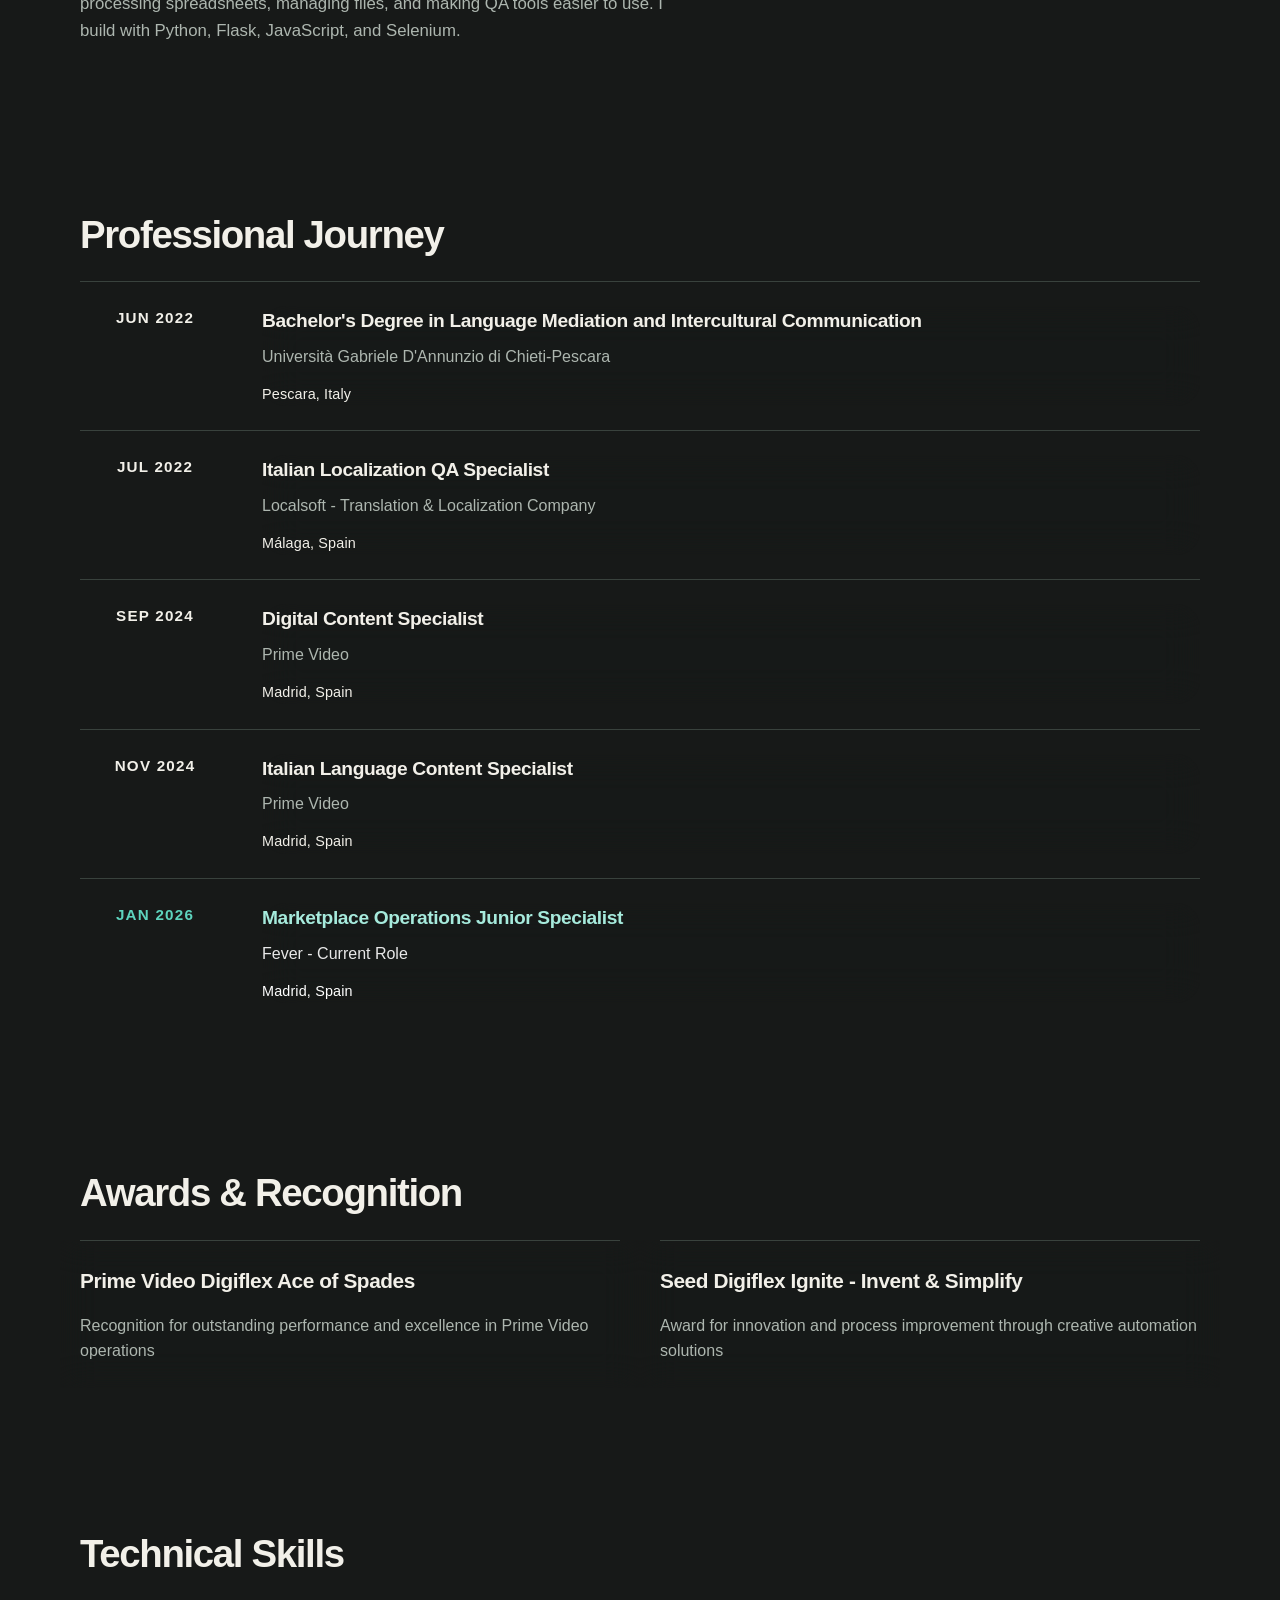
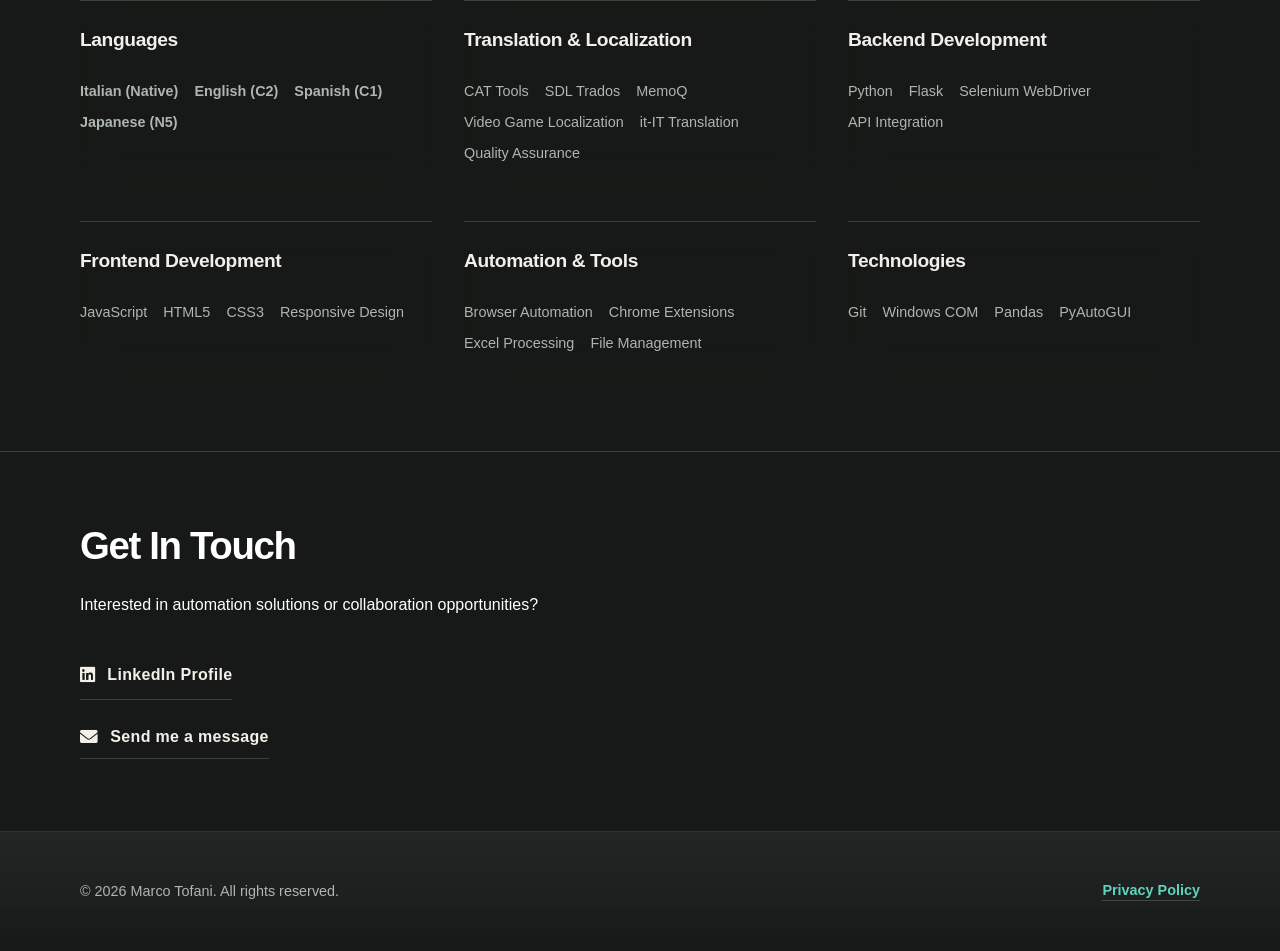
==== commit fdbdc47e: "Add files via upload" ====
--- a/index.html
+++ b/index.html
@@ -121,15 +121,14 @@
             <a class="nav-logo" href="#home" data-i18n="nav.logo">Marco Tofani</a>
             <ul class="nav-menu" id="site-menu" inert>
                 <li><a href="#home" data-i18n="nav.home">Home</a></li>
+                <li class="nav-secondary-link"><a href="#demos" data-i18n="nav.demos">Demos</a></li>
+                <li class="nav-secondary-link"><a href="#localization" data-i18n="nav.localization">Localization</a></li>
+                <li><a href="#projects" data-i18n="nav.projects">Projects</a></li>
                 <li><a href="#about" data-i18n="nav.about">About</a></li>
+                <li><a href="#timeline" data-i18n="nav.timeline">Timeline</a></li>
                 <li><a href="#awards" data-i18n="nav.awards">Awards</a></li>
-                <li><a href="#demos" data-i18n="nav.demos">Demos</a></li>
-                <li><a href="#timeline" data-i18n="nav.timeline">Timeline</a></li>
-                <li><a href="#localization" data-i18n="nav.localization">Localization</a></li>
-                <li><a href="#projects" data-i18n="nav.projects">Projects</a></li>
-                <li><a href="#architecture" data-i18n="nav.architecture">Architecture</a></li>
                 <li><a href="#skills" data-i18n="nav.skills">Skills</a></li>
-                <li><a href="#contact" data-i18n="nav.contact">Contact</a></li>
+                <li class="nav-secondary-link"><a href="#contact" data-i18n="nav.contact">Contact</a></li>
                 <li class="nav-language">
                     <div class="language-selector">
                         <label for="lang-select" class="sr-only" data-i18n="contact.selectLanguage">Select
@@ -167,7 +166,7 @@
                 <span class="hero-badge" data-i18n="hero.badge3">it-IT / en-US / es-ES</span>
             </div>
             <div class="hero-buttons">
-                <a href="#demos" class="btn-primary">View selected work</a>
+                <a href="#demos" class="btn-primary" data-i18n="hero.selectedWork">View selected work</a>
                 <a href="Marco Tofani_Resume.pdf" class="btn-secondary" download target="_blank" rel="noopener noreferrer" data-i18n="btn.downloadResume">Download
                     Resume</a>
             </div>
@@ -213,6 +212,10 @@
                         <div class="demo-impact">
                             <p data-i18n="demos.redelivery-hub.impact">90% reduction in manual ticket creation</p>
                         </div>
+                        <div class="project-links">
+                            <button type="button" class="btn-demo" onclick="showProjectDetails('redelivery-hub')"
+                                data-i18n="projects.viewDetails">View Details</button>
+                        </div>
                     </div>
                 </div>
 
@@ -235,6 +238,10 @@
                         <div class="demo-impact">
                             <p data-i18n="demos.lqa-extension.impact">40% improvement in QA process efficiency</p>
                         </div>
+                        <div class="project-links">
+                            <button type="button" class="btn-demo" onclick="showProjectDetails('lqa-extension')"
+                                data-i18n="projects.viewDetails">View Details</button>
+                        </div>
                     </div>
                 </div>
 
@@ -256,6 +263,10 @@
                         </div>
                         <div class="demo-impact">
                             <p data-i18n="demos.redelivery-agent.impact">Eliminates manual data entry errors</p>
+                        </div>
+                        <div class="project-links">
+                            <button type="button" class="btn-demo" onclick="showProjectDetails('redelivery-agent')"
+                                data-i18n="projects.viewDetails">View Details</button>
                         </div>
                     </div>
                 </div>
@@ -340,97 +351,21 @@
 
     <section id="projects" class="projects">
         <div class="container">
-            <h2 data-i18n="projects.title">Featured Projects</h2>
+            <h2 data-i18n="projects.title">More Projects</h2>
+            <p class="projects-intro" data-i18n="projects.intro">A few more tools I built for operations and quality workflows.</p>
             <div class="project-filters" role="group" aria-label="Project filters">
                 <button class="filter-chip active" type="button" data-filter="all"
                     data-i18n="projects.filterAll">All</button>
                 <button class="filter-chip" type="button" data-filter="automation"
                     data-i18n="projects.filterAutomation">Automation</button>
-                <button class="filter-chip" type="button" data-filter="web" data-i18n="projects.filterWeb">Web
-                    Apps</button>
-                <button class="filter-chip" type="button" data-filter="extension"
-                    data-i18n="projects.filterExtension">Extensions</button>
-                <button class="filter-chip" type="button" data-filter="utils"
+                <button class="filter-chip" type="button" data-filter="utilities"
                     data-i18n="projects.filterUtils">Utilities</button>
-                <button class="filter-chip" type="button" data-filter="python"
-                    data-i18n="projects.filterPython">Python</button>
-                <button class="filter-chip" type="button" data-filter="javascript"
-                    data-i18n="projects.filterJavaScript">JavaScript</button>
-                <button class="filter-chip" type="button" data-filter="excel"
-                    data-i18n="projects.filterDocs">Excel</button>
+                <button class="filter-chip" type="button" data-filter="templates"
+                    data-i18n="projects.filterTemplates">Templates</button>
             </div>
             <div class="projects-grid">
 
-                <div class="project-card featured" data-tech="automation web python">
-                    <div class="project-header">
-                        <h3 data-i18n="projects.redelivery-hub.cardTitle">Redelivery Hub</h3>
-                        <span class="project-tag" data-i18n="projects.redelivery-hub.featured">Featured</span>
-                    </div>
-                    <p data-i18n="projects.redelivery-hub.cardDesc">Comprehensive automation platform for redelivery
-                        workflows. Multi-tool hub with real-time status tracking and automated ticket creation.</p>
-                    <div class="project-features">
-                        <span>Flask Web App</span>
-                        <span>Selenium Automation</span>
-                        <span>File Processing</span>
-                        <span>Real-time Updates</span>
-                    </div>
-                    <div class="project-tech">
-                        <i class="fab fa-python"></i>
-                        <i class="fab fa-html5"></i>
-                        <i class="fab fa-js"></i>
-                    </div>
-                    <div class="project-links">
-                        <button class="btn-demo" onclick="showProjectDetails('redelivery-hub')"
-                            data-i18n="projects.viewDetails">View Details</button>
-                    </div>
-                </div>
-
-                <div class="project-card" data-tech="extension web javascript">
-                    <div class="project-header">
-                        <h3 data-i18n="projects.lqa-extension.cardTitle">LQA Tool Extension</h3>
-                    </div>
-                    <p data-i18n="projects.lqa-extension.cardDesc">Chrome extension that enhances the LQA Tool workflow
-                        with convenient comment selection and improved user experience for quality assurance processes.
-                    </p>
-                    <div class="project-features">
-                        <span>Chrome Extension</span>
-                        <span>Workflow Enhancement</span>
-                        <span>UI/UX Improvement</span>
-                    </div>
-                    <div class="project-tech">
-                        <i class="fab fa-js"></i>
-                        <i class="fab fa-chrome"></i>
-                        <i class="fab fa-html5"></i>
-                    </div>
-                    <div class="project-links">
-                        <button class="btn-demo" onclick="showProjectDetails('lqa-extension')"
-                            data-i18n="projects.viewDetails">View Details</button>
-                    </div>
-                </div>
-
-                <div class="project-card" data-tech="web javascript">
-                    <div class="project-header">
-                        <h3 data-i18n="projects.redelivery-agent.cardTitle">Redelivery Agent</h3>
-                    </div>
-                    <p data-i18n="projects.redelivery-agent.cardDesc">Web-based tool for processing redelivery Excel
-                        files with clean separation of UI and business logic. Handles multiple file formats and exports.
-                    </p>
-                    <div class="project-features">
-                        <span>Modular Architecture</span>
-                        <span>File Export</span>
-                    </div>
-                    <div class="project-tech">
-                        <i class="fab fa-js"></i>
-                        <i class="fab fa-html5"></i>
-                        <i class="fas fa-file-excel"></i>
-                    </div>
-                    <div class="project-links">
-                        <button class="btn-demo" onclick="showProjectDetails('redelivery-agent')"
-                            data-i18n="projects.viewDetails">View Details</button>
-                    </div>
-                </div>
-
-                <div class="project-card" data-tech="utils python">
+                <div class="project-card" data-category="utilities">
                     <div class="project-header">
                         <h3 data-i18n="projects.filemaster.cardTitle">FileMaster</h3>
                     </div>
@@ -451,7 +386,7 @@
                     </div>
                 </div>
 
-                <div class="project-card" data-tech="utils python">
+                <div class="project-card" data-category="utilities">
                     <div class="project-header">
                         <h3 data-i18n="projects.timestamps-converter.cardTitle">TimeStamps Converter</h3>
                     </div>
@@ -473,7 +408,7 @@
                     </div>
                 </div>
 
-                <div class="project-card" data-tech="docs excel">
+                <div class="project-card" data-category="templates">
                     <div class="project-header">
                         <h3 data-i18n="projects.proxy-generation.cardTitle">Proxy Generation Tool</h3>
                     </div>
@@ -493,7 +428,7 @@
                     </div>
                 </div>
 
-                <div class="project-card" data-tech="automation web javascript excel">
+                <div class="project-card" data-category="automation">
                     <div class="project-header">
                         <h3 data-i18n="projects.capacity-timeslot-validator.cardTitle">Capacity Pools &amp; Timeslot Validator</h3>
                     </div>
@@ -514,7 +449,7 @@
                     </div>
                 </div>
 
-                <div class="project-card" data-tech="automation web javascript">
+                <div class="project-card" data-category="automation">
                     <div class="project-header">
                         <h3 data-i18n="projects.qa-visual-dashboard.cardTitle">QA Tool Visual Dashboard</h3>
                     </div>
@@ -546,24 +481,6 @@
                 <div class="about-text">
                     <p data-i18n="about.paragraph1">I’m a translator and developer. I’ve worked on more than 40 game localizations into Italian, including Dragon’s Dogma II and Super Mario Party Jamboree.</p>
                     <p data-i18n="about.paragraph2">My development work focuses on everyday operations: creating tickets, processing spreadsheets, managing files, and making QA tools easier to use. I build with Python, Flask, JavaScript, and Selenium.</p>
-                </div>
-                <div class="about-highlights">
-                    <div class="highlight">
-                        <i class="fas fa-language"></i>
-                        <h3 data-i18n="about.highlight1Title">Video Game Localization</h3>
-                        <p data-i18n="about.highlight1">40+ projects, CAT tools, cultural adaptation, it-IT
-                            specialization</p>
-                    </div>
-                    <div class="highlight">
-                        <i class="fas fa-robot"></i>
-                        <h3 data-i18n="about.highlight2Title">Process Automation</h3>
-                        <p data-i18n="about.highlight2">Selenium WebDriver, Python scripting, workflow optimization</p>
-                    </div>
-                    <div class="highlight">
-                        <i class="fas fa-code"></i>
-                        <h3 data-i18n="about.highlight3Title">Full-Stack Development</h3>
-                        <p data-i18n="about.highlight3">Flask web applications, JavaScript, Chrome extensions</p>
-                    </div>
                 </div>
             </div>
         </div>
@@ -642,31 +559,6 @@
         </div>
     </section>
 
-    <section id="architecture" class="architecture">
-        <div class="container">
-            <h2 data-i18n="architecture.title">Project Architecture Map</h2>
-            <p class="architecture-intro" data-i18n="architecture.intro">Explore how projects, tools, and outcomes connect in my automation ecosystem.</p>
-            <div class="architecture-layout">
-                <div class="architecture-canvas-wrap">
-                    <svg class="architecture-svg" viewBox="0 0 1000 620" aria-label="Interactive project architecture graph" role="img">
-                        <g class="architecture-links"></g>
-                        <g class="architecture-nodes"></g>
-                    </svg>
-                    <p class="architecture-hint" data-i18n="architecture.hint">Click nodes to change focus.</p>
-                </div>
-                <aside class="architecture-panel" aria-live="polite">
-                    <p class="architecture-panel-kicker" data-i18n="architecture.panelKicker">Focus Node</p>
-                    <h3 id="architecture-title">Redelivery Hub</h3>
-                    <p id="architecture-summary">Comprehensive automation platform for redelivery workflows.</p>
-                    <div class="architecture-meta">
-                        <h4 data-i18n="architecture.metaTitle">Connected Outcomes</h4>
-                        <ul id="architecture-tags"></ul>
-                    </div>
-                </aside>
-            </div>
-        </div>
-    </section>
-
     <section id="skills" class="skills">
         <div class="container">
             <h2 data-i18n="skills.title">Technical Skills</h2>
@@ -742,11 +634,13 @@
             <div class="contact-content">
                 <div class="contact-info">
                     <a href="https://www.linkedin.com/in/marco-tofani/" class="contact-link" target="_blank"
-                        rel="noopener noreferrer" data-i18n="contact.linkedin">
+                        rel="noopener noreferrer">
                         <i class="fab fa-linkedin"></i>
+                        <span data-i18n="contact.linkedin">LinkedIn Profile</span>
                     </a>
-                    <button id="contact-form-btn" class="contact-link" data-i18n="contact.email">
+                    <button id="contact-form-btn" class="contact-link">
                         <i class="fas fa-envelope"></i>
+                        <span data-i18n="contact.sendMessage">Send me a message</span>
                     </button>
                 </div>
             </div>
--- a/styles.css
+++ b/styles.css
@@ -949,44 +949,6 @@
     text-align: center;
 }
 
-.about-highlights {
-    display: flex;
-    flex-direction: column;
-    gap: 2rem;
-    align-items: center;
-    max-width: 520px;
-}
-
-.highlight {
-    display: flex;
-    align-items: flex-start;
-    gap: 1rem;
-    text-align: left;
-    background: linear-gradient(180deg, rgba(32, 36, 34, 0.9), rgba(23, 25, 24, 0.82));
-    border: 1px solid var(--card-group-2-border);
-    padding: 1rem 1.25rem;
-    border-radius: var(--premium-card-radius);
-    box-shadow: var(--premium-card-shadow);
-    backdrop-filter: blur(18px) saturate(160%);
-    -webkit-backdrop-filter: blur(18px) saturate(160%);
-}
-
-.highlight i {
-    font-size: 1.5rem;
-    color: var(--card-group-2-accent);
-    margin-top: 0.25rem;
-}
-
-.highlight h3 {
-    font-size: 1.2rem;
-    margin-bottom: 0.5rem;
-    color: var(--text-secondary);
-}
-
-.highlight p {
-    color: var(--text-light);
-}
-
 /* Awards Section */
 .awards {
     padding: 100px 0;
@@ -1590,283 +1552,6 @@
     background: var(--btn-group-4-hover);
     transform: translateY(-2px);
     box-shadow: 0 4px 12px rgba(12, 16, 14, 0.2), 0 0 0 2px var(--card-group-4-accent);
-}
-
-/* Architecture Section */
-.architecture {
-    padding: 96px 0;
-    background: linear-gradient(180deg, rgba(26, 29, 27, 0.38) 0%, rgba(23, 25, 24, 0.96) 100%);
-}
-
-.architecture h2 {
-    text-align: center;
-    font-size: 2.5rem;
-    margin-bottom: 0.9rem;
-    color: var(--text-secondary);
-}
-
-.architecture-intro {
-    text-align: center;
-    max-width: 760px;
-    margin: 0 auto 2.2rem;
-    color: var(--text-light);
-}
-
-.architecture-layout {
-    display: grid;
-    grid-template-columns: minmax(0, 2.1fr) minmax(280px, 0.9fr);
-    gap: 1.2rem;
-    align-items: stretch;
-}
-
-.architecture-canvas-wrap {
-    position: relative;
-    border: 1px solid var(--card-group-1-border);
-    border-radius: 24px;
-    overflow: hidden;
-    background: linear-gradient(155deg, rgba(29, 33, 30, 0.94), rgba(26, 29, 27, 0.9));
-    box-shadow: 0 22px 40px rgba(16, 19, 17, 0.28), inset 0 0 0 1px rgba(166, 234, 220, 0.08);
-}
-
-.architecture-canvas-wrap::after {
-    content: '';
-    position: absolute;
-    inset: 0;
-    pointer-events: none;
-    background-image:
-        linear-gradient(90deg, rgba(255, 255, 255, 0.04) 1px, transparent 1px),
-        linear-gradient(0deg, rgba(255, 255, 255, 0.04) 1px, transparent 1px);
-    background-size: 36px 36px;
-    opacity: 0.4;
-}
-
-.architecture-svg {
-    width: 100%;
-    height: auto;
-    min-height: 440px;
-    display: block;
-    position: relative;
-    z-index: 1;
-}
-
-.architecture-hint {
-    position: absolute;
-    left: 14px;
-    bottom: 12px;
-    z-index: 2;
-    padding: 0.35rem 0.7rem;
-    border-radius: 999px;
-    font-size: 0.82rem;
-    letter-spacing: 0.02em;
-    background: rgba(29, 33, 30, 0.84);
-    border: 1px solid var(--card-group-1-border);
-    color: var(--text-light);
-}
-
-.architecture-link {
-    stroke: rgba(166, 234, 220, 0.22);
-    stroke-width: 1.8;
-    transition: stroke 0.2s ease, stroke-width 0.2s ease;
-}
-
-.architecture-link.is-active {
-    stroke: rgba(166, 234, 220, 0.85);
-    stroke-width: 2.8;
-}
-
-.architecture-link.is-hidden {
-    display: none;
-}
-
-.architecture-pulse {
-    fill: #a6eadc;
-    filter: drop-shadow(0 0 7px rgba(166, 234, 220, 0.85));
-    opacity: 0.95;
-}
-
-.architecture-pulse.is-hidden {
-    display: none;
-}
-
-.architecture-node {
-    outline: none;
-}
-
-.architecture-ring {
-    fill: none;
-    stroke: transparent;
-    stroke-width: 2.5;
-    pointer-events: none;
-    opacity: 0;
-    transition: opacity 0.3s ease, stroke 0.3s ease;
-}
-
-.architecture-node.is-active .architecture-ring {
-    stroke: #a6eadc;
-    opacity: 1;
-    filter: drop-shadow(0 0 8px rgba(166, 234, 220, 0.8));
-}
-
-.architecture-node:focus-visible .architecture-ring {
-    stroke: #ffffff;
-    opacity: 1;
-}
-
-.architecture-node circle {
-    stroke-width: 2;
-    transition: transform 0.2s ease, fill 0.2s ease, stroke 0.2s ease;
-}
-
-.architecture-node text {
-    font-family: var(--font-mono);
-    font-size: 12px;
-    text-anchor: middle;
-    dominant-baseline: middle;
-    fill: #f2f0e9;
-    pointer-events: none;
-    letter-spacing: 0.02em;
-}
-
-.architecture-node.is-project circle {
-    fill: rgba(94, 212, 190, 0.28);
-    stroke: #a6eadc;
-}
-
-.architecture-node.is-skill circle {
-    fill: rgba(94, 212, 190, 0.25);
-    stroke: #a6eadc;
-}
-
-.architecture-node.is-impact circle {
-    fill: rgba(94, 212, 190, 0.28);
-    stroke: #a6eadc;
-}
-
-.architecture-node.is-active circle {
-    filter: drop-shadow(0 0 6px rgba(166, 234, 220, 0.35));
-}
-
-.architecture-node.is-hidden {
-    display: none;
-}
-
-.architecture-panel {
-    background: linear-gradient(160deg, rgba(35, 40, 37, 0.92), rgba(29, 33, 30, 0.9));
-    border: 1px solid var(--card-group-2-border);
-    border-radius: 24px;
-    padding: 1.1rem 1rem;
-    box-shadow: var(--premium-card-shadow);
-    backdrop-filter: blur(18px) saturate(160%);
-    -webkit-backdrop-filter: blur(18px) saturate(160%);
-}
-
-.architecture-panel-kicker {
-    font-family: var(--font-mono);
-    font-size: 0.78rem;
-    letter-spacing: 0.08em;
-    text-transform: uppercase;
-    color: var(--accent-light);
-    margin-bottom: 0.5rem;
-}
-
-.architecture-panel h3 {
-    font-size: 1.35rem;
-    margin-bottom: 0.6rem;
-    color: var(--text-secondary);
-}
-
-#architecture-summary {
-    color: var(--text-light);
-    margin-bottom: 1rem;
-}
-
-.architecture-controls {
-    margin-bottom: 0.95rem;
-}
-
-.architecture-controls-title {
-    font-size: 0.92rem;
-    font-weight: 700;
-    letter-spacing: 0;
-    color: var(--text-secondary);
-    margin-bottom: 0.55rem;
-}
-
-.architecture-legend {
-    display: flex;
-    flex-wrap: wrap;
-    gap: 0.45rem;
-}
-
-.architecture-legend-btn {
-    border: 1px solid rgba(94, 212, 190, 0.42);
-    background: rgba(35, 40, 37, 0.42);
-    color: #bcecdf;
-    border-radius: 999px;
-    padding: 0.28rem 0.62rem;
-    font-size: 0.78rem;
-    font-family: var(--font-mono);
-    cursor: pointer;
-    transition: all 0.2s ease;
-}
-
-.architecture-legend-btn:hover,
-.architecture-legend-btn:focus-visible {
-    border-color: rgba(94, 212, 190, 0.75);
-    color: #eff9f3;
-    outline: none;
-}
-
-.architecture-legend-btn.is-active {
-    background: rgba(94, 212, 190, 0.34);
-    border-color: rgba(166, 234, 220, 0.96);
-    color: #eff9f3;
-    box-shadow: 0 0 0 1px rgba(166, 234, 220, 0.35) inset;
-}
-
-.architecture-meta h4 {
-    font-size: 0.92rem;
-    font-weight: 700;
-    letter-spacing: 0;
-    color: var(--text-secondary);
-    margin-bottom: 0.55rem;
-}
-
-#architecture-tags {
-    list-style: none;
-    display: flex;
-    flex-wrap: wrap;
-    gap: 0.5rem;
-}
-
-#architecture-tags li {
-    padding: 0;
-}
-
-.architecture-tag-btn {
-    border: 1px solid rgba(94, 212, 190, 0.42);
-    background: rgba(35, 40, 37, 0.42);
-    color: #bcecdf;
-    border-radius: 999px;
-    padding: 0.3rem 0.65rem;
-    font-family: var(--font-mono);
-    font-size: 0.8rem;
-    cursor: pointer;
-    transition: border-color 0.2s ease, background 0.2s ease, color 0.2s ease;
-}
-
-.architecture-tag-btn:hover,
-.architecture-tag-btn:focus-visible {
-    border-color: rgba(94, 212, 190, 0.75);
-    color: #eff9f3;
-    outline: none;
-}
-
-.architecture-tag-btn.is-active {
-    background: rgba(94, 212, 190, 0.34);
-    border-color: rgba(166, 234, 220, 0.96);
-    color: #eff9f3;
-    box-shadow: 0 0 0 1px rgba(166, 234, 220, 0.35) inset;
 }
 
 /* Skills Section */
@@ -2179,6 +1864,8 @@
     width: 100%;
     height: 100%;
     background-color: rgba(0, 0, 0, 0.55);
+    overflow-y: auto;
+    -webkit-overflow-scrolling: touch;
 }
 
 .modal-content {
@@ -2792,41 +2479,6 @@
         text-align: left;
     }
 
-    .about-highlights {
-        width: 100%;
-        max-width: none;
-        align-items: stretch;
-    }
-
-    .highlight {
-        width: 100%;
-        box-sizing: border-box;
-    }
-
-    .highlight h3,
-    .highlight p {
-        word-break: break-word;
-    }
-
-    .highlight h3 {
-        font-size: 1rem;
-        line-height: 1.3;
-        display: block;
-        overflow: visible;
-        white-space: normal;
-        text-align: center;
-    }
-
-    .highlight {
-        flex-direction: column;
-        align-items: center;
-        text-align: center;
-    }
-
-    .highlight i {
-        margin-top: 0;
-    }
-
     .profile-picture {
         width: 150px;
         height: 150px;
@@ -2841,22 +2493,6 @@
     .projects-grid {
         grid-template-columns: 1fr;
         gap: 1.5rem;
-    }
-
-    .architecture {
-        padding: 66px 0;
-    }
-
-    .architecture h2 {
-        font-size: 1.9rem;
-    }
-
-    .architecture-layout {
-        grid-template-columns: 1fr;
-    }
-
-    .architecture-svg {
-        min-height: 360px;
     }
 
     .contact {
--- a/refinement.css
+++ b/refinement.css
@@ -26,6 +26,9 @@
 .quick-nav { display: flex; gap: 28px; margin-left: auto; }
 .quick-nav a { color: var(--text-light); text-decoration: none; font-size: .94rem; }
 .quick-nav a:hover { color: var(--accent-light); }
+@media(min-width:801px) {
+ .nav-menu > li.nav-secondary-link { display: none; }
+}
 .hamburger { box-shadow: none; border-radius: 8px; background: transparent; }
 .skip-link { position: fixed; left: 20px; top: -100px; z-index: 3000; padding: 14px 20px; background: #5ed4be; color: #171918; }
 .skip-link:focus { top: 12px; }
@@ -51,7 +54,7 @@
 main > section:not(.hero) { padding: 72px 0; background: none; }
 main > section::before { display: none; }
 main > section > .container > h2, .contact h2 { text-align: left; font-size: clamp(2rem,3vw,2.75rem); line-height: 1.15; letter-spacing: -.035em; margin-bottom: 24px; }
-.demos-intro, .localization-intro, .architecture-intro { text-align: left; margin-left: 0; max-width: 66ch; }
+.demos-intro, .projects-intro, .localization-intro { text-align: left; margin-left: 0; max-width: 66ch; }
 .demos-grid { grid-template-columns: repeat(2,minmax(0,1fr)); gap: 40px; margin-top: 32px; }
 .demo-card, .game-card { background: none; border: 0; box-shadow: none; border-radius: 0; backdrop-filter: none; -webkit-backdrop-filter: none; }
 .demo-card:first-child { grid-column: 1 / -1; display: grid; grid-template-columns: minmax(0,1.7fr) minmax(0,1fr); align-items: center; gap: 36px; }
@@ -81,19 +84,17 @@
 .localization-stats { justify-content: flex-start; gap: 48px; text-align: left; padding: 24px 0; border-top: 1px solid var(--border-color); }
 .localization-stats .stat h3 { font-size: 1.5rem; }
 .localization-cta { text-align: left; }
-.project-filters { justify-content: flex-start; }
+.project-filters { justify-content: flex-start; gap: 8px; margin-top: 16px; }
 .filter-chip, .lang-pill { border-radius: 6px; min-height: 44px; }
+.filter-chip.active { color: #171918; box-shadow: none; }
 .projects-grid { grid-template-columns: repeat(2,minmax(0,1fr)); column-gap: 48px; row-gap: 0; }
 .project-card, .project-card.featured, .project-card:nth-child(odd), .project-card:nth-child(even), .project-card:hover, .project-card.featured:hover { border: 0; border-top: 1px solid var(--border-color); border-radius: 0; background: none; padding: 30px 0; box-shadow: none; transform: none; transition: border-color .2s ease, transform .2s ease; }
 .project-card h3 { transition: color .2s ease; }
 .project-card:hover, .project-card.featured:hover, .project-card:nth-child(odd):hover, .project-card:nth-child(even):hover { border-top-color: var(--accent-light); transform: translateY(-4px); }
 .project-card:hover h3 { color: var(--accent-light); }
 .project-tag { background: none; border: none; padding: 0; color: var(--accent-light); }
-.about-content { grid-template-columns: minmax(0,1.3fr) minmax(0,1fr); gap: 64px; padding: 0; }
+.about-content { grid-template-columns: minmax(0,1fr); gap: 0; padding: 0; max-width: 72ch; justify-items: stretch; }
 .about-text p { text-align: left; max-width: 65ch; font-size: 1.05rem; }
-.highlight { background: none; box-shadow: none; border: 0; border-radius: 0; padding: 0 0 24px; text-align: left; align-items: flex-start; }
-.highlight i { display: none; }
-.highlight h3, .highlight p { text-align: left; }
 .awards-grid { gap: 40px; max-width: none; margin: 0; }
 .award-card { padding: 24px 20px; margin: 0 -20px; background: none; border: 0; border-radius: 0; text-align: left; }
 .award-card::before { content: ''; position: absolute; top: 0; left: 20px; right: 20px; border-top: 1px solid var(--border-color); }
@@ -130,7 +131,6 @@
  .demo-card:first-child { display: block; }
  .demo-card:first-child .demo-info { padding-top: 20px; }
  .about-content { grid-template-columns: 1fr; gap: 28px; }
- .highlight { display: block; }
  .skills-grid { grid-template-columns: repeat(2,minmax(0,1fr)); }
 }
 @media(max-width:560px) {
